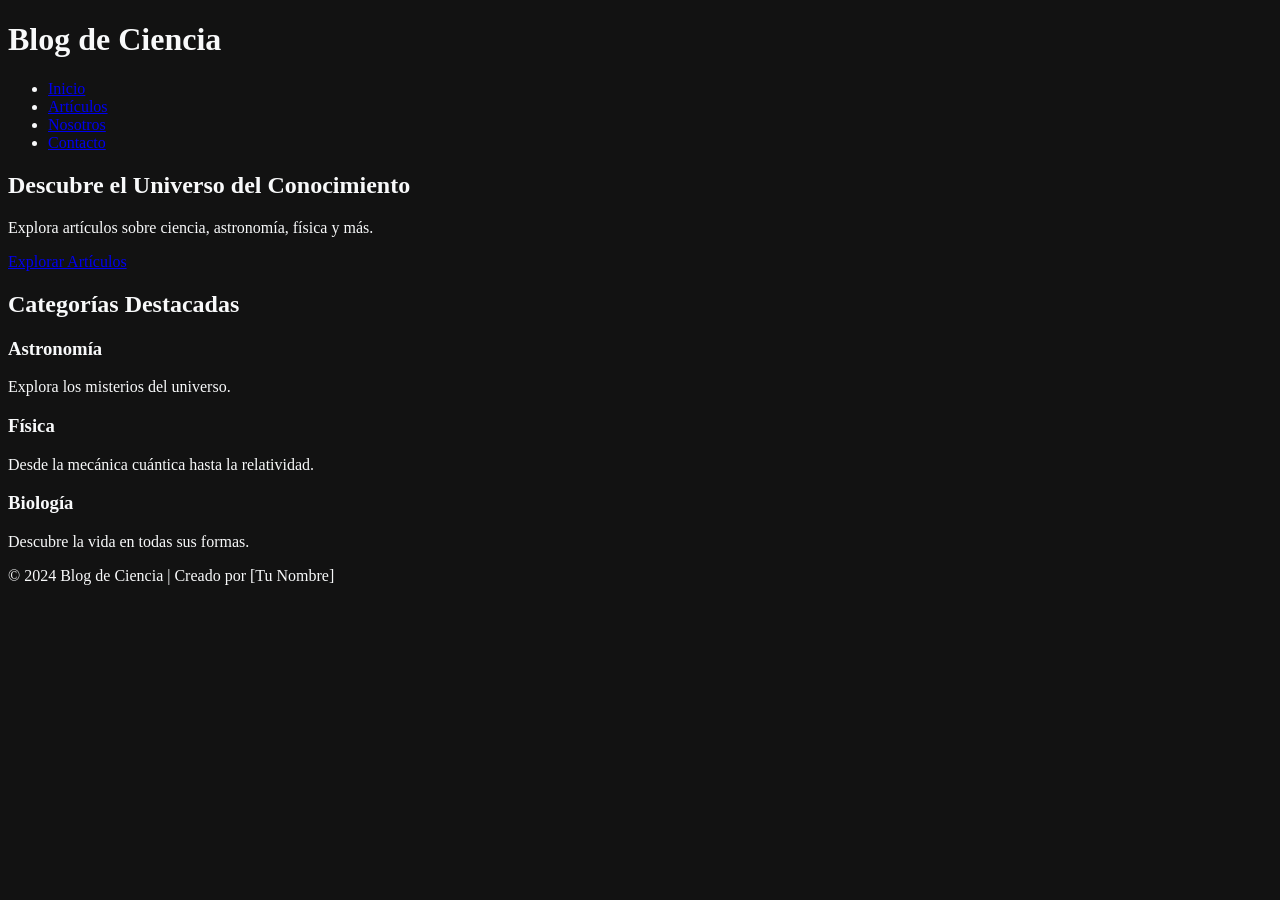
==== index.html @ f732be3a "Version inicial de todos los archivos ccon IA y creacion del archivo articulo.js" ====
<!DOCTYPE html>
<html lang="es">
<head>
    <meta charset="UTF-8">
    <meta name="viewport" content="width=device-width, initial-scale=1.0">
    <title>Blog de Ciencia</title>
    <link rel="stylesheet" href="Css/styles.css">
</head>
<body>
    <header>
        <h1>Blog de Ciencia</h1>
        <nav>
            <ul>
                <li><a href="index.html">Inicio</a></li>
                <li><a href="blog.html">Artículos</a></li>
                <li><a href="about.html">Nosotros</a></li>
                <li><a href="contact.html">Contacto</a></li>
            </ul>
        </nav>
    </header>

    <section class="hero">
        <h2>Descubre el Universo del Conocimiento</h2>
        <p>Explora artículos sobre ciencia, astronomía, física y más.</p>
        <a href="blog.html" class="btn">Explorar Artículos</a>
    </section>

    <section class="categorias">
        <h2>Categorías Destacadas</h2>
        <div class="categoria">
            <h3>Astronomía</h3>
            <p>Explora los misterios del universo.</p>
        </div>
        <div class="categoria">
            <h3>Física</h3>
            <p>Desde la mecánica cuántica hasta la relatividad.</p>
        </div>
        <div class="categoria">
            <h3>Biología</h3>
            <p>Descubre la vida en todas sus formas.</p>
        </div>
    </section>

    <footer>
        <p>&copy; 2024 Blog de Ciencia | Creado por [Tu Nombre]</p>
    </footer>
</body>
</html>
---- Css/styles.css ----
:root {
    --color-negro: #121212;
    --color-blanco: #F8F9FA;
    --color-azul: #0066CC;
    --color-rojo: #D72638;
    --color-verde-oscuro: #145A32;
    --color-verde-claro: #2ECC71;
    --color-gris-oscuro: #343A40;
    --color-gris-claro: #CED4DA;
}

body {
    background-color: var(--color-negro);
    color: var(--color-blanco);
}

button {
    background-color: var(--color-azul);
    color: var(--color-blanco);
    border: none;
    padding: 10px 20px;
    border-radius: 5px;
}

button.alerta {
    background-color: var(--color-rojo);
}

.success {
    color: var(--color-verde-claro);
}
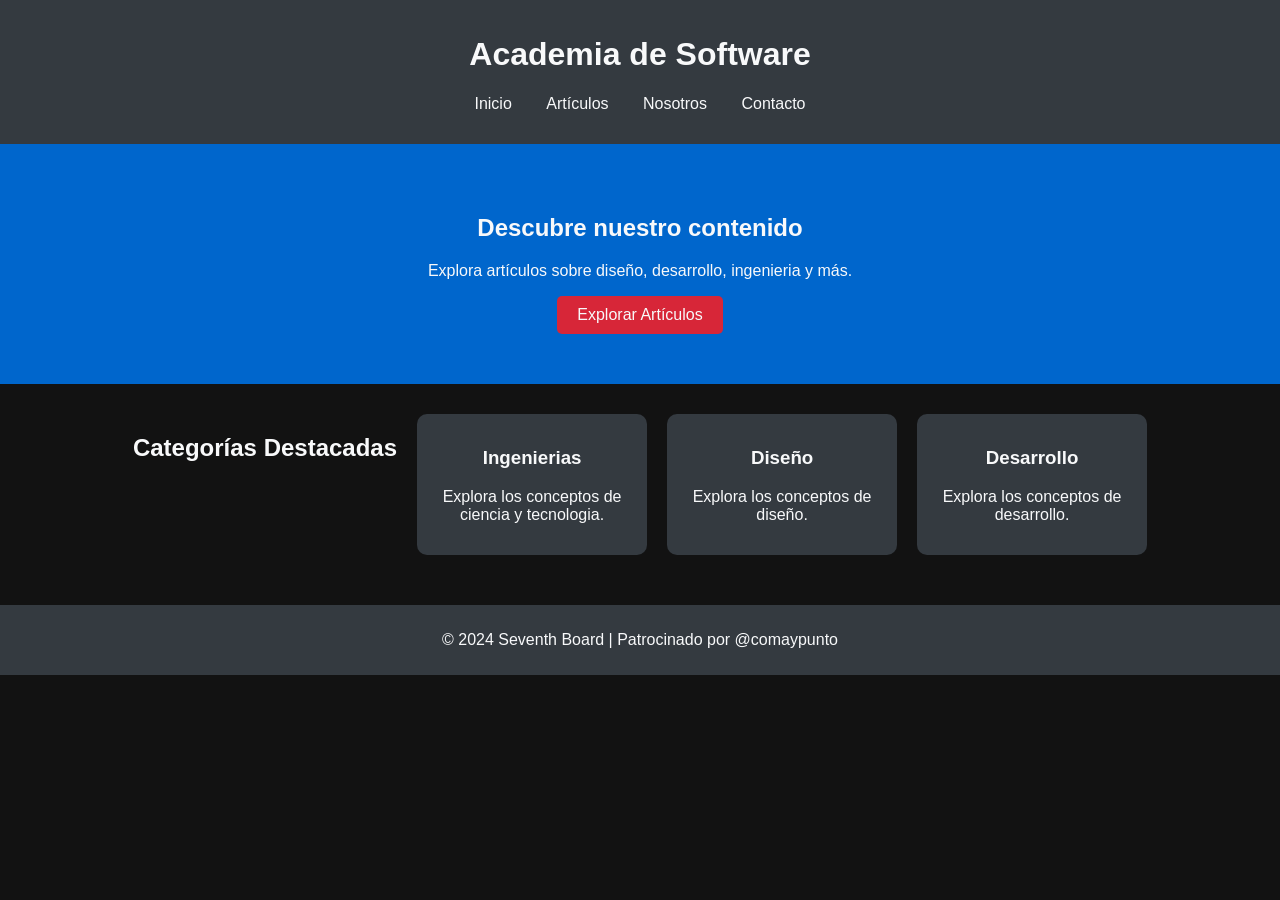
==== commit 14ed7403: "Modificando el index y agregando el icono" ====
--- a/index.html
+++ b/index.html
@@ -3,12 +3,13 @@
 <head>
     <meta charset="UTF-8">
     <meta name="viewport" content="width=device-width, initial-scale=1.0">
-    <title>Blog de Ciencia</title>
+    <title>Seventh Board</title>
+    <link rel="icon" href="Images/Seventh Icon.png">
     <link rel="stylesheet" href="Css/styles.css">
 </head>
 <body>
     <header>
-        <h1>Blog de Ciencia</h1>
+        <h1>Academia de Software</h1>
         <nav>
             <ul>
                 <li><a href="index.html">Inicio</a></li>
@@ -20,29 +21,29 @@
     </header>
 
     <section class="hero">
-        <h2>Descubre el Universo del Conocimiento</h2>
-        <p>Explora artículos sobre ciencia, astronomía, física y más.</p>
+        <h2>Descubre nuestro contenido</h2>
+        <p>Explora artículos sobre diseño, desarrollo, ingenieria y más.</p>
         <a href="blog.html" class="btn">Explorar Artículos</a>
     </section>
 
     <section class="categorias">
         <h2>Categorías Destacadas</h2>
         <div class="categoria">
-            <h3>Astronomía</h3>
-            <p>Explora los misterios del universo.</p>
+            <h3>Ingenierias</h3>
+            <p>Explora los conceptos de ciencia y tecnologia.</p>
         </div>
         <div class="categoria">
-            <h3>Física</h3>
-            <p>Desde la mecánica cuántica hasta la relatividad.</p>
+            <h3>Diseño</h3>
+            <p>Explora los conceptos de diseño.</p>
         </div>
         <div class="categoria">
-            <h3>Biología</h3>
-            <p>Descubre la vida en todas sus formas.</p>
+            <h3>Desarrollo</h3>
+            <p>Explora los conceptos de desarrollo.</p>
         </div>
     </section>
 
     <footer>
-        <p>&copy; 2024 Blog de Ciencia | Creado por [Tu Nombre]</p>
+        <p>&copy; 2024 Seventh Board | Patrocinado por @comaypunto</p>
     </footer>
 </body>
 </html>
--- a/Css/styles.css
+++ b/Css/styles.css
@@ -10,22 +10,64 @@
 }
 
 body {
+    font-family: Arial, sans-serif;
     background-color: var(--color-negro);
     color: var(--color-blanco);
+    margin: 0;
+    padding: 0;
+    text-align: center;
 }
 
-button {
+header {
+    background-color: var(--color-gris-oscuro);
+    padding: 15px;
+}
+
+nav ul {
+    list-style: none;
+    padding: 0;
+}
+
+nav ul li {
+    display: inline;
+    margin: 0 15px;
+}
+
+nav a {
+    color: var(--color-blanco);
+    text-decoration: none;
+}
+
+.hero {
+    padding: 50px 20px;
     background-color: var(--color-azul);
+}
+
+.btn {
+    display: inline-block;
+    padding: 10px 20px;
+    background-color: var(--color-rojo);
     color: var(--color-blanco);
-    border: none;
-    padding: 10px 20px;
+    text-decoration: none;
     border-radius: 5px;
 }
 
-button.alerta {
-    background-color: var(--color-rojo);
+.categorias {
+    display: flex;
+    justify-content: center;
+    gap: 20px;
+    padding: 30px;
 }
 
-.success {
-    color: var(--color-verde-claro);
+.categoria {
+    background-color: var(--color-gris-oscuro);
+    padding: 15px;
+    border-radius: 10px;
+    width: 200px;
 }
+
+footer {
+    background-color: var(--color-gris-oscuro);
+    padding: 10px;
+    margin-top: 20px;
+}
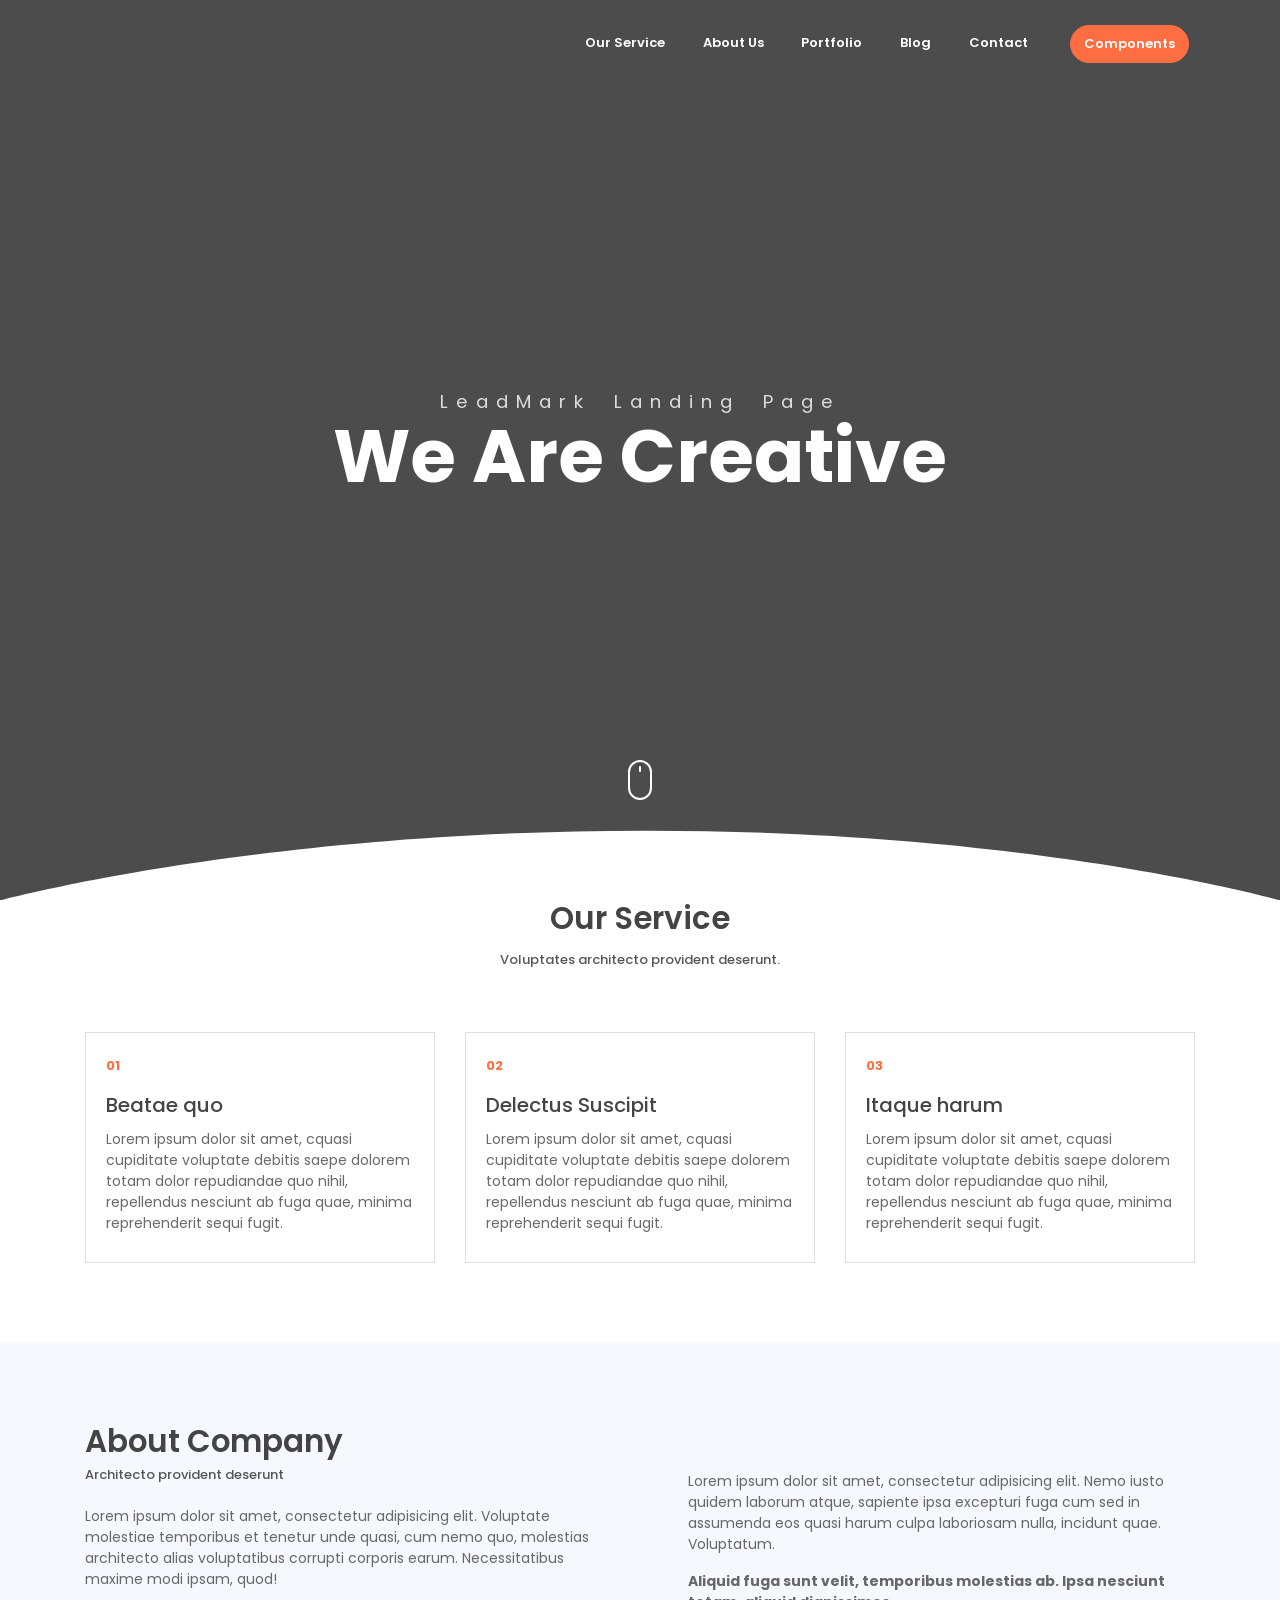
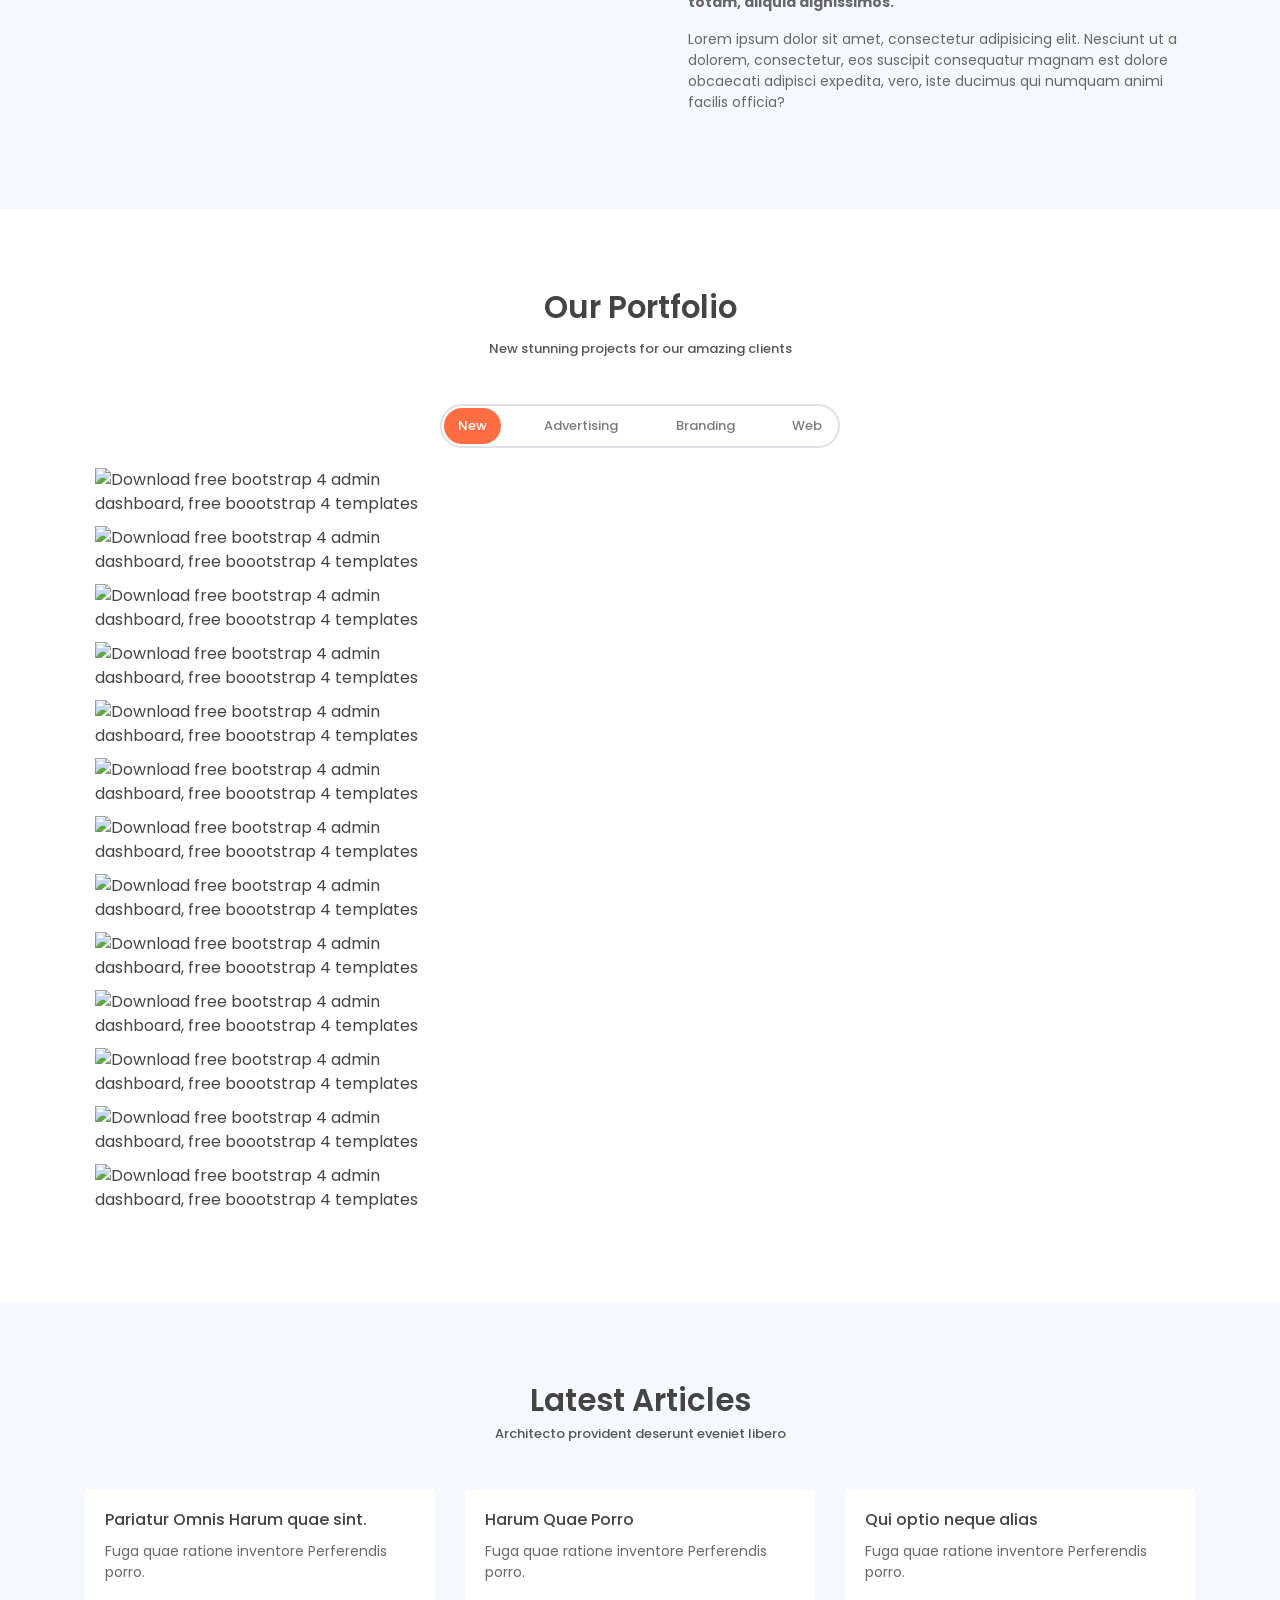
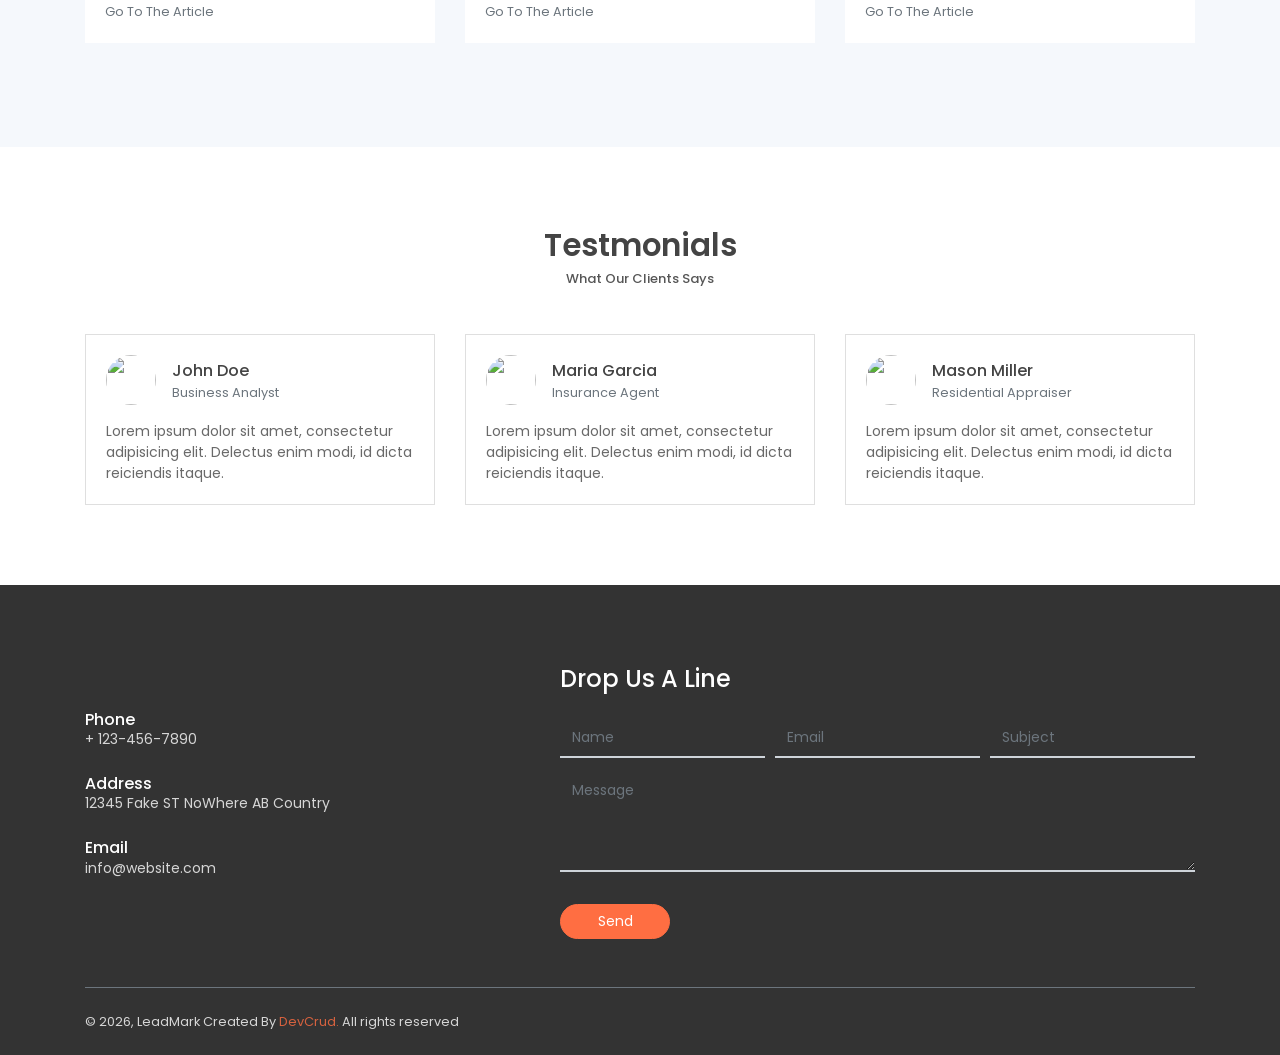
==== commit 54840107: "nuevo inicio" ====
--- a/index.html
+++ b/index.html
@@ -1,49 +1,475 @@
 <!DOCTYPE html>
-<html lang="es">
+<html lang="en">
 <head>
-    <meta charset="UTF-8">
-    <meta name="viewport" content="width=device-width, initial-scale=1.0">
-    <title>Seventh Board</title>
-    <link rel="icon" href="Images/Seventh Icon.png">
-    <link rel="stylesheet" href="Css/styles.css">
+	<meta charset="utf-8">
+    <meta name="viewport" content="width=device-width, initial-scale=1, shrink-to-fit=no">
+    <meta name="description" content="Start your development with LeadMark landing page.">
+    <meta name="author" content="Devcrud">
+    <title>LeadMark Landing page | Free Bootstrap 4.3.x landing page</title>
+    <!-- font icons -->
+    <link rel="stylesheet" href="assets/vendors/themify-icons/css/themify-icons.css">
+    <!-- Bootstrap + LeadMark main styles -->
+	<link rel="stylesheet" href="assets/css/leadmark.css">
 </head>
-<body>
-    <header>
-        <h1>Academia de Software</h1>
-        <nav>
-            <ul>
-                <li><a href="index.html">Inicio</a></li>
-                <li><a href="blog.html">Artículos</a></li>
-                <li><a href="about.html">Nosotros</a></li>
-                <li><a href="contact.html">Contacto</a></li>
-            </ul>
-        </nav>
+<body data-spy="scroll" data-target=".navbar" data-offset="40" id="home">
+
+    <!-- page Navigation -->
+    <nav class="navbar custom-navbar navbar-expand-md navbar-light fixed-top" data-spy="affix" data-offset-top="10">
+        <div class="container">
+            <a class="navbar-brand" href="#">
+                <img src="assets/imgs/logo.svg" alt="">
+            </a>
+            <button class="navbar-toggler ml-auto" type="button" data-toggle="collapse" data-target="#navbarSupportedContent" aria-controls="navbarSupportedContent" aria-expanded="false" aria-label="Toggle navigation">
+                <span class="navbar-toggler-icon"></span>
+            </button>
+            <div class="collapse navbar-collapse" id="navbarSupportedContent">
+                <ul class="navbar-nav ml-auto">                     
+                    <li class="nav-item">
+                        <a class="nav-link" href="#service">Our Service</a>
+                    </li>
+                    <li class="nav-item">
+                        <a class="nav-link" href="#about">About Us</a>
+                    </li>
+                    <li class="nav-item">
+                        <a class="nav-link" href="#portfolio">Portfolio</a>
+                    </li>
+                    <li class="nav-item">
+                        <a class="nav-link" href="#blog">Blog</a>
+                    </li>
+                    <li class="nav-item">
+                        <a class="nav-link" href="#contact">Contact</a>
+                    </li>
+                    <li class="nav-item">
+                        <a href="components.html" class="ml-4 nav-link btn btn-primary btn-sm rounded">Components</a>
+                    </li>
+                </ul>
+            </div>
+        </div>
+    </nav>
+    <!-- End Of Second Navigation -->
+
+    <!-- Page Header -->
+    <header class="header">
+        <div class="overlay">
+            <h1 class="subtitle">LeadMark Landing Page</h1>
+            <h1 class="title">We Are Creative</h1>  
+        </div>  
+        <div class="shape">
+            <svg viewBox="0 0 1500 200">
+                <path d="m 0,240 h 1500.4828 v -71.92164 c 0,0 -286.2763,-81.79324 -743.19024,-81.79324 C 300.37862,86.28512 0,168.07836 0,168.07836 Z"/>
+            </svg>
+        </div>  
+        <div class="mouse-icon"><div class="wheel"></div></div>
     </header>
-
-    <section class="hero">
-        <h2>Descubre nuestro contenido</h2>
-        <p>Explora artículos sobre diseño, desarrollo, ingenieria y más.</p>
-        <a href="blog.html" class="btn">Explorar Artículos</a>
-    </section>
-
-    <section class="categorias">
-        <h2>Categorías Destacadas</h2>
-        <div class="categoria">
-            <h3>Ingenierias</h3>
-            <p>Explora los conceptos de ciencia y tecnologia.</p>
-        </div>
-        <div class="categoria">
-            <h3>Diseño</h3>
-            <p>Explora los conceptos de diseño.</p>
-        </div>
-        <div class="categoria">
-            <h3>Desarrollo</h3>
-            <p>Explora los conceptos de desarrollo.</p>
-        </div>
-    </section>
-
-    <footer>
-        <p>&copy; 2024 Seventh Board | Patrocinado por @comaypunto</p>
-    </footer>
+    <!-- End Of Page Header -->
+
+    <!-- Service Section -->
+    <section  id="service" class="section pt-0">
+        <div class="container">
+            <h6 class="section-title text-center">Our Service</h6>
+            <h6 class="section-subtitle text-center mb-5 pb-3">Voluptates architecto provident deserunt.</h6>
+
+            <div class="row">
+                <div class="col-md-4">
+                    <div class="card mb-4 mb-md-0">
+                        <div class="card-body">
+                            <small class="text-primary font-weight-bold">01</small>
+                            <h5 class="card-title mt-3"> Beatae quo <h5>
+                            <p class="mb-0">Lorem ipsum dolor sit amet, cquasi cupiditate voluptate debitis saepe dolorem totam dolor repudiandae quo nihil, repellendus nesciunt ab fuga quae, minima reprehenderit sequi fugit.</p>
+                        </div>
+                    </div>
+                </div>
+                <div class="col-md-4">
+                    <div class="card mb-4 mb-md-0">
+                        <div class="card-body">
+                            <small class="text-primary font-weight-bold">02</small>
+                            <h5 class="card-title mt-3">Delectus Suscipit<h5>
+                            <p class="mb-0">Lorem ipsum dolor sit amet, cquasi cupiditate voluptate debitis saepe dolorem totam dolor repudiandae quo nihil, repellendus nesciunt ab fuga quae, minima reprehenderit sequi fugit.</p>
+                        </div>
+                    </div>
+                </div>
+                <div class="col-md-4">
+                    <div class="card mb-4 mb-md-0">
+                        <div class="card-body">
+                            <small class="text-primary font-weight-bold">03</small>
+                            <h5 class="card-title mt-3">Itaque harum<h5>
+                            <p class="mb-0">Lorem ipsum dolor sit amet, cquasi cupiditate voluptate debitis saepe dolorem totam dolor repudiandae quo nihil, repellendus nesciunt ab fuga quae, minima reprehenderit sequi fugit.</p>
+                        </div>
+                    </div>
+                </div>              
+            </div>
+        </div>
+    </section>
+    <!-- End OF Service Section -->
+
+    <!-- About Section -->
+    <section class="section" id="about">
+        <div class="container">
+            <div class="row justify-content-between">
+                <div class="col-md-6 pr-md-5 mb-4 mb-md-0">
+                    <h6 class="section-title mb-0">About Company</h6>
+                    <h6 class="section-subtitle mb-4">Architecto provident deserunt</h6>
+                    <p >Lorem ipsum dolor sit amet, consectetur adipisicing elit. Voluptate molestiae temporibus et tenetur unde quasi, cum nemo quo, molestias architecto alias voluptatibus corrupti corporis earum. Necessitatibus maxime modi ipsam, quod!</p>
+                    <img src="assets/imgs/about.jpg" alt="" class="w-100 mt-3 shadow-sm">
+                </div>
+                <div class="col-md-6 pl-md-5">
+                    <div class="row">
+                        <div class="col-6">
+                            <img src="assets/imgs/about-1.jpg" alt="" class="w-100 shadow-sm">
+                        </div>
+                        <div class="col-6">
+                            <img src="assets/imgs/about-2.jpg" alt="" class="w-100 shadow-sm">
+                        </div>
+                        <div class="col-12 mt-4">
+                            <p>Lorem ipsum dolor sit amet, consectetur adipisicing elit. Nemo iusto quidem laborum atque, sapiente ipsa excepturi fuga cum sed in assumenda eos quasi harum culpa laboriosam nulla, incidunt quae. Voluptatum.</p>
+                            <p><b>Aliquid fuga sunt velit, temporibus molestias ab. Ipsa nesciunt totam, aliquid dignissimos.</b><br>
+                            </p>
+                            <p>Lorem ipsum dolor sit amet, consectetur adipisicing elit. Nesciunt ut a dolorem, consectetur, eos suscipit consequatur magnam est dolore obcaecati adipisci expedita, vero, iste ducimus qui numquam animi facilis officia?</p>
+                        </div>
+                    </div>
+                </div>
+            </div>              
+        </div>
+    </section>
+    <!-- End OF About Section -->
+
+    <!-- Portfolio Section -->
+    <section id="portfolio" class="section portfolio-section">
+        <div class="container">
+            <h6 class="section-title text-center">Our Portfolio</h6>
+            <h6 class="section-subtitle mb-5 text-center">New stunning projects for our amazing clients</h6>
+            <div class="filters">
+                <a href="#" data-filter=".new" class="active">
+                    New
+                </a>
+                <a href="#" data-filter=".advertising">
+                    Advertising
+                </a>
+                <a href="#" data-filter=".branding">
+                    Branding
+                </a>
+                <a href="#" data-filter=".web">
+                    Web
+                </a>
+            </div>
+            <div class="portfolio-container"> 
+                <div class="col-md-6 col-lg-4 web new">
+                    <div class="portfolio-item">
+                        <img src="assets/imgs/web-1.jpg" class="img-fluid" alt="Download free bootstrap 4 admin dashboard, free boootstrap 4 templates">
+                        <div class="content-holder">
+                            <a class="img-popup" href="assets/imgs/web-1.jpg"></a>
+                            <div class="text-holder">
+                                <h6 class="title">WEB</h6>
+                                <p class="subtitle">Expedita corporis doloremque velit in totam!</p>
+                            </div>
+                        </div>   
+                    </div>             
+                </div>
+                <div class="col-md-6 col-lg-4 web new">
+                    <div class="portfolio-item">
+                        <img src="assets/imgs/web-2.jpg" class="img-fluid" alt="Download free bootstrap 4 admin dashboard, free boootstrap 4 templates">
+                        <div class="content-holder">
+                            <a class="img-popup" href="assets/imgs/web-2.jpg"></a>
+                            <div class="text-holder">
+                                <h6 class="title">WEB</h6>
+                                <p class="subtitle">Expedita corporis doloremque velit in totam!</p>
+                            </div>
+                        </div> 
+                    </div>                         
+                </div>
+                <div class="col-md-6 col-lg-4 advertising new">
+                    <div class="portfolio-item">
+                        <img src="assets/imgs/advertising-2.jpg" class="img-fluid" alt="Download free bootstrap 4 admin dashboard, free boootstrap 4 templates">                         
+                        <div class="content-holder">
+                            <a class="img-popup" href="assets/imgs/advertising-2.jpg"></a>
+                            <div class="text-holder">
+                                <h6 class="title">ADVERSTISING</h6>
+                                <p class="subtitle">Expedita corporis doloremque velit in totam!</p>
+                            </div>
+                        </div>    
+                    </div>              
+                </div> 
+                <div class="col-md-6 col-lg-4 web">
+                    <div class="portfolio-item">
+                        <img src="assets/imgs/web-4.jpg" class="img-fluid" alt="Download free bootstrap 4 admin dashboard, free boootstrap 4 templates">
+                        <div class="content-holder">
+                            <a class="img-popup" href="assets/imgs/web-4.jpg"></a>
+                            <div class="text-holder">
+                                <h6 class="title">WEB</h6>
+                                <p class="subtitle">Expedita corporis doloremque velit in totam!</p>
+                            </div>
+                        </div>
+                    </div>                                                     
+                </div>
+
+                <div class="col-md-6 col-lg-4 advertising"> 
+                    <div class="portfolio-item">
+                        <img src="assets/imgs/advertising-1.jpg" class="img-fluid" alt="Download free bootstrap 4 admin dashboard, free boootstrap 4 templates">                               
+                        <div class="content-holder">
+                            <a class="img-popup" href="assets/imgs/advertising-1.jpg"></a>
+                            <div class="text-holder">
+                                <h6 class="title">ADVERSITING</h6>
+                                <p class="subtitle">Expedita corporis doloremque velit in totam!</p>
+                            </div>
+                        </div>
+                    </div>                                                       
+                </div> 
+                <div class="col-md-6 col-lg-4 web new">
+                    <div class="portfolio-item">
+                        <img src="assets/imgs/web-3.jpg" class="img-fluid" alt="Download free bootstrap 4 admin dashboard, free boootstrap 4 templates">  
+                       <div class="content-holder">
+                            <a class="img-popup" href="assets/imgs/web-3.jpg"></a>
+                            <div class="text-holder">
+                                <h6 class="title">WEB</h6>
+                                <p class="subtitle">Expedita corporis doloremque velit in totam!</p>
+                            </div>
+                        </div>
+                    </div>                                                     
+                </div>
+                <div class="col-md-6 col-lg-4 advertising new">
+                    <div class="portfolio-item">
+                        <img src="assets/imgs/advertising-3.jpg" class="img-fluid" alt="Download free bootstrap 4 admin dashboard, free boootstrap 4 templates">       
+                       <div class="content-holder">
+                            <a class="img-popup" href="assets/imgs/advertising-3.jpg"></a>
+                            <div class="text-holder">
+                                <h6 class="title">ADVERSITING</h6>
+                                <p class="subtitle">Expedita corporis doloremque velit in totam!</p>
+                            </div>
+                        </div>
+                    </div>                                                       
+                </div> 
+                <div class="col-md-6 col-lg-4 advertising new"> 
+                    <div class="portfolio-item">
+                        <img src="assets/imgs/advertising-4.jpg" class="img-fluid" alt="Download free bootstrap 4 admin dashboard, free boootstrap 4 templates">            
+                        <div class="content-holder">
+                            <a class="img-popup" href="assets/imgs/advertising-4.jpg"></a>
+                            <div class="text-holder">
+                                <h6 class="title">ADVERTISING</h6>
+                                <p class="subtitle">Expedita corporis doloremque velit in totam!</p>
+                            </div>
+                        </div>
+                    </div>
+                            
+                </div> 
+                <div class="col-md-6 col-lg-4 branding new">
+                    <div class="portfolio-item">
+                        <img src="assets/imgs/branding-1.jpg" class="img-fluid" alt="Download free bootstrap 4 admin dashboard, free boootstrap 4 templates">                        
+                        <div class="content-holder">
+                            <a class="img-popup" href="assets/imgs/branding-1.jpg"></a>
+                            <div class="text-holder">
+                                <h6 class="title">BRANDING</h6>
+                                <p class="subtitle">Expedita corporis doloremque velit in totam!</p>
+                            </div>
+                        </div> 
+                    </div>
+                </div> 
+                <div class="col-md-6 col-lg-4 branding">
+                    <div class="portfolio-item">
+                        <img src="assets/imgs/branding-2.jpg" class="img-fluid" alt="Download free bootstrap 4 admin dashboard, free boootstrap 4 templates">  
+                        <div class="content-holder">
+                            <a class="img-popup" href="assets/imgs/branding-2.jpg"></a>
+                            <div class="text-holder">
+                                <h6 class="title">BRANDING</h6>
+                                <p class="subtitle">Expedita corporis doloremque velit in totam!</p>
+                            </div>
+                        </div>
+                    </div>                                                     
+                </div> 
+                <div class="col-md-6 col-lg-4 branding new">
+                    <div class="portfolio-item">
+                        <img src="assets/imgs/branding-3.jpg" class="img-fluid" alt="Download free bootstrap 4 admin dashboard, free boootstrap 4 templates">   
+                        <div class="content-holder">
+                            <a class="img-popup" href="assets/imgs/branding-3.jpg"></a>
+                            <div class="text-holder">
+                                <h6 class="title">BRANDING</h6>
+                                <p class="subtitle">Expedita corporis doloremque velit in totam!</p>
+                            </div>
+                        </div>
+                    </div>                                                    
+                </div> 
+                <div class="col-md-6 col-lg-4 branding">
+                    <div class="portfolio-item">
+                        <img src="assets/imgs/branding-4.jpg" class="img-fluid" alt="Download free bootstrap 4 admin dashboard, free boootstrap 4 templates">                      
+                        <div class="content-holder">
+                            <a class="img-popup" href="assets/imgs/branding-4.jpg"></a>
+                            <div class="text-holder">
+                                <h6 class="title">BRANDING</h6>
+                                <p class="subtitle">Expedita corporis doloremque velit in totam!</p>
+                            </div>
+                        </div>
+                    </div>                                                      
+                </div> 
+                <div class="col-md-6 col-lg-4 branding">
+                    <div class="portfolio-item">
+                        <img src="assets/imgs/branding-5.jpg" class="img-fluid" alt="Download free bootstrap 4 admin dashboard, free boootstrap 4 templates">          
+                        <div class="content-holder">
+                            <a class="img-popup" href="assets/imgs/branding-5.jpg"></a>
+                            <div class="text-holder">
+                                <h6 class="title">BRANDING</h6>
+                                <p class="subtitle">Expedita corporis doloremque velit in totam!</p>
+                            </div>
+                        </div>
+                    </div>                                                   
+                </div>
+            </div>   
+        </div>            
+    </section>
+    <!-- End of portfolio section -->
+
+    <!-- Blog Section -->
+    <section class="section" id="blog">
+        <div class="container">
+            <h6 class="section-title mb-0 text-center">Latest Articles</h6>
+            <h6 class="section-subtitle mb-5 text-center">Architecto provident deserunt eveniet libero</h6>
+
+            <div class="row">
+                <div class="col-md-4">
+                    <div class="card border-0 mb-4">
+                        <img src="assets/imgs/blog-1.jpg" alt="" class="card-img-top w-100">
+                        <div class="card-body">                         
+                            <h6 class="card-title">Pariatur Omnis Harum quae sint.</h6>
+                            <p>Fuga quae ratione inventore Perferendis porro.</p>
+                            <a href="javascript:void(0)" class="small text-muted">Go To The Article</a>
+                        </div>
+                    </div>
+                </div>
+                <div class="col-md-4">
+                    <div class="card border-0 mb-4">
+                        <img src="assets/imgs/blog-2.jpg" alt="" class="card-img-top w-100">
+                        <div class="card-body">                         
+                            <h6 class="card-title"> Harum Quae Porro</h5>
+                            <p>Fuga quae ratione inventore Perferendis porro.</p>
+                            <a href="javascript:void(0)" class="small text-muted">Go To The Article</a>
+                        </div>
+                    </div>
+                </div>
+                <div class="col-md-4">
+                    <div class="card border-0 mb-4">
+                        <img src="assets/imgs/blog-3.jpg" alt="" class="card-img-top w-100">
+                        <div class="card-body">                         
+                            <h6 class="card-title">Qui optio neque alias</h6>
+                            <p>Fuga quae ratione inventore Perferendis porro.</p>
+                            <a href="javascript:void(0)" class="small text-muted">Go To The Article</a>
+                        </div>
+                    </div>
+                </div>
+            </div>
+        </div>
+    </section>
+    <!-- End of Blog Section -->
+
+    <!-- Testmonial Section -->
+    <section class="section" id="testmonial">
+        <div class="container">
+            <h6 class="section-title text-center mb-0">Testmonials</h6>
+            <h6 class="section-subtitle mb-5 text-center">What Our Clients Says</h6>
+            <div class="row">
+                <div class="col-md-4 my-3 my-md-0">
+                    <div class="card">
+                        <div class="card-body">
+                            <div class="media align-items-center mb-3">
+                                <img class="mr-3" src="assets/imgs/avatar.jpg" alt="">
+                                <div class="media-body">
+                                    <h6 class="mt-1 mb-0">John Doe</h6>
+                                    <small class="text-muted mb-0">Business Analyst</small>     
+                                </div>
+                            </div>
+                            <p class="mb-0">Lorem ipsum dolor sit amet, consectetur adipisicing elit. Delectus enim modi, id dicta reiciendis itaque.</p>
+                        </div>
+                    </div>
+                </div>
+                <div class="col-md-4 my-3 my-md-0">
+                    <div class="card">
+                        <div class="card-body">
+                            <div class="media align-items-center mb-3">
+                                <img class="mr-3" src="assets/imgs/avatar-1.jpg" alt="">
+                                <div class="media-body">
+                                    <h6 class="mt-1 mb-0">Maria Garcia</h6>
+                                    <small class="text-muted mb-0">Insurance Agent</small>      
+                                </div>
+                            </div>
+                            <p class="mb-0">Lorem ipsum dolor sit amet, consectetur adipisicing elit. Delectus enim modi, id dicta reiciendis itaque.</p>
+                        </div>
+                    </div>
+                </div>
+                <div class="col-md-4 my-3 my-md-0">
+                    <div class="card">
+                        <div class="card-body">
+                            <div class="media align-items-center mb-3">
+                                <img class="mr-3" src="assets/imgs/avatar-2.jpg" alt="">
+                                <div class="media-body">
+                                    <h6 class="mt-1 mb-0">Mason Miller</h6>
+                                    <small class="text-muted mb-0">Residential Appraiser</small>        
+                                </div>
+                            </div>
+                            <p class="mb-0">Lorem ipsum dolor sit amet, consectetur adipisicing elit. Delectus enim modi, id dicta reiciendis itaque.</p>
+                        </div>
+                    </div>
+                </div>
+            </div>
+        </div>
+    </section>
+    <!-- End of Testmonial Section -->
+
+    <!-- Contact Section -->
+    <section id="contact" class="section has-img-bg pb-0">
+        <div class="container">
+            <div class="row align-items-center">
+                <div class="col-md-5 my-3">
+                    <h6 class="mb-0">Phone</h6>
+                    <p class="mb-4">+ 123-456-7890</p>
+
+                    <h6 class="mb-0">Address</h6>
+                    <p class="mb-4">12345 Fake ST NoWhere AB Country</p>
+
+                    <h6 class="mb-0">Email</h6>
+                    <p class="mb-0">info@website.com</p>
+                    <p></p>
+                </div>
+                <div class="col-md-7">
+                    <form>
+                        <h4 class="mb-4">Drop Us A Line</h4>
+                        <div class="form-row">
+                            <div class="form-group col-sm-4">
+                                <input type="text" class="form-control text-white rounded-0 bg-transparent" name="name" placeholder="Name">
+                            </div>
+                            <div class="form-group col-sm-4">
+                                <input type="email" class="form-control text-white rounded-0 bg-transparent" name="Email" placeholder="Email">
+                            </div>
+                            <div class="form-group col-sm-4">
+                                <input type="text" class="form-control text-white rounded-0 bg-transparent" name="subject" placeholder="Subject">
+                            </div>
+                            <div class="form-group col-12">
+                                <textarea name="message" id="" cols="30" rows="4" class="form-control text-white rounded-0 bg-transparent" placeholder="Message"></textarea>
+
+                            </div>
+                            <div class="form-group col-12 mb-0">
+                                <button type="submit" class="btn btn-primary rounded w-md mt-3">Send</button>
+                            </div>                          
+                        </div>                          
+                    </form>
+                </div>
+            </div>
+            <!-- Page Footer -->
+            <footer class="mt-5 py-4 border-top border-secondary">
+                <p class="mb-0 small">&copy; <script>document.write(new Date().getFullYear())</script>, LeadMark Created By <a href="https://www.devcrud.com" target="_blank">DevCrud.</a>  All rights reserved </p>     
+            </footer>
+            <!-- End of Page Footer -->  
+        </div>
+    </section>
+	
+	<!-- core  -->
+    <script src="assets/vendors/jquery/jquery-3.4.1.js"></script>
+    <script src="assets/vendors/bootstrap/bootstrap.bundle.js"></script>
+
+    <!-- bootstrap 3 affix -->
+	<script src="assets/vendors/bootstrap/bootstrap.affix.js"></script>
+
+    <!-- Isotope -->
+    <script src="assets/vendors/isotope/isotope.pkgd.js"></script>
+
+    <!-- LeadMark js -->
+    <script src="assets/js/leadmark.js"></script>
+
 </body>
 </html>
--- a/assets/css/leadmark.css
+++ b/assets/css/leadmark.css
@@ -0,0 +1,11750 @@
+@charset "UTF-8";
+/*!
+=========================================================
+* LeadMark Landing page
+=========================================================
+
+* Copyright: 2019 DevCRUD (https://devcrud.com)
+* Licensed: (https://devcrud.com/licenses)
+* Coded by www.devcrud.com
+
+=========================================================
+
+* The above copyright notice and this permission notice shall be included in all copies or substantial portions of the Software.
+*/
+@import url("https://fonts.googleapis.com/css?family=Poppins:100,100i,200,200i,300,300i,400,400i,500,500i,600,600i,700,700i,800,800i,900,900i");
+:root {
+  --blue: #007bff;
+  --indigo: #6610f2;
+  --purple: #6f42c1;
+  --pink: #e83e8c;
+  --red: #eb4d4b;
+  --orange: #fd7e14;
+  --yellow: #EE5A24;
+  --green: #6ab04c;
+  --teal: #00cec9;
+  --cyan: #1289A7;
+  --white: #fff;
+  --gray: #6c757d;
+  --gray-dark: #1b1b1b;
+  --primary: #ff6e42;
+  --secondary: #6c757d;
+  --success: #6ab04c;
+  --info: #1289A7;
+  --warning: #EE5A24;
+  --danger: #eb4d4b;
+  --light: #f8f9fa;
+  --dark: #1b1b1b;
+  --breakpoint-xs: 0;
+  --breakpoint-sm: 576px;
+  --breakpoint-md: 768px;
+  --breakpoint-lg: 992px;
+  --breakpoint-xl: 1200px;
+  --font-family-sans-serif: "Poppins", sans-serif;
+  --font-family-monospace: SFMono-Regular, Menlo, Monaco, Consolas, "Liberation Mono", "Courier New", monospace;
+}
+
+*,
+*::before,
+*::after {
+  box-sizing: border-box;
+}
+
+html {
+  font-family: sans-serif;
+  line-height: 1.15;
+  -webkit-text-size-adjust: 100%;
+  -webkit-tap-highlight-color: rgba(0, 0, 0, 0);
+}
+
+article, aside, figcaption, figure, footer, header, hgroup, main, nav, section {
+  display: block;
+}
+
+body {
+  margin: 0;
+  font-family: "Poppins", sans-serif;
+  font-size: 1rem;
+  font-weight: 400;
+  line-height: 1.5;
+  color: #444;
+  text-align: left;
+  background-color: #fff;
+}
+
+[tabindex="-1"]:focus {
+  outline: 0 !important;
+}
+
+hr {
+  box-sizing: content-box;
+  height: 0;
+  overflow: visible;
+}
+
+h1, h2, h3, h4, h5, h6 {
+  margin-top: 0;
+  margin-bottom: 0.5rem;
+}
+
+p {
+  margin-top: 0;
+  margin-bottom: 1rem;
+}
+
+abbr[title],
+abbr[data-original-title] {
+  text-decoration: underline;
+  -webkit-text-decoration: underline dotted;
+          text-decoration: underline dotted;
+  cursor: help;
+  border-bottom: 0;
+  -webkit-text-decoration-skip-ink: none;
+          text-decoration-skip-ink: none;
+}
+
+address {
+  margin-bottom: 1rem;
+  font-style: normal;
+  line-height: inherit;
+}
+
+ol,
+ul,
+dl {
+  margin-top: 0;
+  margin-bottom: 1rem;
+}
+
+ol ol,
+ul ul,
+ol ul,
+ul ol {
+  margin-bottom: 0;
+}
+
+dt {
+  font-weight: 700;
+}
+
+dd {
+  margin-bottom: .5rem;
+  margin-left: 0;
+}
+
+blockquote {
+  margin: 0 0 1rem;
+}
+
+b,
+strong {
+  font-weight: bolder;
+}
+
+small {
+  font-size: 80%;
+}
+
+sub,
+sup {
+  position: relative;
+  font-size: 75%;
+  line-height: 0;
+  vertical-align: baseline;
+}
+
+sub {
+  bottom: -.25em;
+}
+
+sup {
+  top: -.5em;
+}
+
+a {
+  color: #ff6e42;
+  text-decoration: none;
+  background-color: transparent;
+}
+
+a:hover {
+  color: #f53900;
+  text-decoration: none;
+}
+
+a:not([href]):not([tabindex]) {
+  color: inherit;
+  text-decoration: none;
+}
+
+a:not([href]):not([tabindex]):hover, a:not([href]):not([tabindex]):focus {
+  color: inherit;
+  text-decoration: none;
+}
+
+a:not([href]):not([tabindex]):focus {
+  outline: 0;
+}
+
+pre,
+code,
+kbd,
+samp {
+  font-family: SFMono-Regular, Menlo, Monaco, Consolas, "Liberation Mono", "Courier New", monospace;
+  font-size: 1em;
+}
+
+pre {
+  margin-top: 0;
+  margin-bottom: 1rem;
+  overflow: auto;
+}
+
+figure {
+  margin: 0 0 1rem;
+}
+
+img {
+  vertical-align: middle;
+  border-style: none;
+}
+
+svg {
+  overflow: hidden;
+  vertical-align: middle;
+}
+
+table {
+  border-collapse: collapse;
+}
+
+caption {
+  padding-top: 0.75rem;
+  padding-bottom: 0.75rem;
+  color: #6c757d;
+  text-align: left;
+  caption-side: bottom;
+}
+
+th {
+  text-align: inherit;
+}
+
+label {
+  display: inline-block;
+  margin-bottom: 0.5rem;
+}
+
+button {
+  border-radius: 0;
+}
+
+button:focus {
+  outline: 1px dotted;
+  outline: 5px auto -webkit-focus-ring-color;
+}
+
+input,
+button,
+select,
+optgroup,
+textarea {
+  margin: 0;
+  font-family: inherit;
+  font-size: inherit;
+  line-height: inherit;
+}
+
+button,
+input {
+  overflow: visible;
+}
+
+button,
+select {
+  text-transform: none;
+}
+
+select {
+  word-wrap: normal;
+}
+
+button,
+[type="button"],
+[type="reset"],
+[type="submit"] {
+  -webkit-appearance: button;
+}
+
+button:not(:disabled),
+[type="button"]:not(:disabled),
+[type="reset"]:not(:disabled),
+[type="submit"]:not(:disabled) {
+  cursor: pointer;
+}
+
+button::-moz-focus-inner,
+[type="button"]::-moz-focus-inner,
+[type="reset"]::-moz-focus-inner,
+[type="submit"]::-moz-focus-inner {
+  padding: 0;
+  border-style: none;
+}
+
+input[type="radio"],
+input[type="checkbox"] {
+  box-sizing: border-box;
+  padding: 0;
+}
+
+input[type="date"],
+input[type="time"],
+input[type="datetime-local"],
+input[type="month"] {
+  -webkit-appearance: listbox;
+}
+
+textarea {
+  overflow: auto;
+  resize: vertical;
+}
+
+fieldset {
+  min-width: 0;
+  padding: 0;
+  margin: 0;
+  border: 0;
+}
+
+legend {
+  display: block;
+  width: 100%;
+  max-width: 100%;
+  padding: 0;
+  margin-bottom: .5rem;
+  font-size: 1.5rem;
+  line-height: inherit;
+  color: inherit;
+  white-space: normal;
+}
+
+progress {
+  vertical-align: baseline;
+}
+
+[type="number"]::-webkit-inner-spin-button,
+[type="number"]::-webkit-outer-spin-button {
+  height: auto;
+}
+
+[type="search"] {
+  outline-offset: -2px;
+  -webkit-appearance: none;
+}
+
+[type="search"]::-webkit-search-decoration {
+  -webkit-appearance: none;
+}
+
+::-webkit-file-upload-button {
+  font: inherit;
+  -webkit-appearance: button;
+}
+
+output {
+  display: inline-block;
+}
+
+summary {
+  display: list-item;
+  cursor: pointer;
+}
+
+template {
+  display: none;
+}
+
+[hidden] {
+  display: none !important;
+}
+
+h1, h2, h3, h4, h5, h6,
+.h1, .h2, .h3, .h4, .h5, .h6 {
+  margin-bottom: 0.5rem;
+  font-weight: 500;
+  line-height: 1.2;
+}
+
+h1, .h1 {
+  font-size: 2.5rem;
+}
+
+h2, .h2 {
+  font-size: 2rem;
+}
+
+h3, .h3 {
+  font-size: 1.75rem;
+}
+
+h4, .h4 {
+  font-size: 1.5rem;
+}
+
+h5, .h5 {
+  font-size: 1.25rem;
+}
+
+h6, .h6 {
+  font-size: 1rem;
+}
+
+.lead {
+  font-size: 1.25rem;
+  font-weight: 300;
+}
+
+.display-1 {
+  font-size: 6rem;
+  font-weight: 300;
+  line-height: 1.2;
+}
+
+.display-2 {
+  font-size: 5.5rem;
+  font-weight: 300;
+  line-height: 1.2;
+}
+
+.display-3 {
+  font-size: 4.5rem;
+  font-weight: 300;
+  line-height: 1.2;
+}
+
+.display-4 {
+  font-size: 3.5rem;
+  font-weight: 300;
+  line-height: 1.2;
+}
+
+hr {
+  margin-top: 1rem;
+  margin-bottom: 1rem;
+  border: 0;
+  border-top: 1px solid rgba(0, 0, 0, 0.1);
+}
+
+small,
+.small {
+  font-size: 80%;
+  font-weight: 400;
+}
+
+mark,
+.mark {
+  padding: 0.2em;
+  background-color: #fcf8e3;
+}
+
+.list-unstyled {
+  padding-left: 0;
+  list-style: none;
+}
+
+.list-inline {
+  padding-left: 0;
+  list-style: none;
+}
+
+.list-inline-item {
+  display: inline-block;
+}
+
+.list-inline-item:not(:last-child) {
+  margin-right: 0.5rem;
+}
+
+.initialism {
+  font-size: 90%;
+  text-transform: uppercase;
+}
+
+.blockquote {
+  margin-bottom: 1rem;
+  font-size: 1.25rem;
+}
+
+.blockquote-footer {
+  display: block;
+  font-size: 80%;
+  color: #6c757d;
+}
+
+.blockquote-footer::before {
+  content: "\2014\00A0";
+}
+
+.img-fluid {
+  max-width: 100%;
+  height: auto;
+}
+
+.img-thumbnail {
+  padding: 0.25rem;
+  background-color: #fff;
+  border: 1px solid #dee2e6;
+  border-radius: 0.25rem;
+  max-width: 100%;
+  height: auto;
+}
+
+.figure {
+  display: inline-block;
+}
+
+.figure-img {
+  margin-bottom: 0.5rem;
+  line-height: 1;
+}
+
+.figure-caption {
+  font-size: 90%;
+  color: #6c757d;
+}
+
+code {
+  font-size: 87.5%;
+  color: #e83e8c;
+  word-break: break-word;
+}
+
+a > code {
+  color: inherit;
+}
+
+kbd {
+  padding: 0.2rem 0.4rem;
+  font-size: 87.5%;
+  color: #fff;
+  background-color: #1b1b1b;
+  border-radius: 0.2rem;
+}
+
+kbd kbd {
+  padding: 0;
+  font-size: 100%;
+  font-weight: 700;
+}
+
+pre {
+  display: block;
+  font-size: 87.5%;
+  color: #1b1b1b;
+}
+
+pre code {
+  font-size: inherit;
+  color: inherit;
+  word-break: normal;
+}
+
+.pre-scrollable {
+  max-height: 340px;
+  overflow-y: scroll;
+}
+
+.container {
+  width: 100%;
+  padding-right: 15px;
+  padding-left: 15px;
+  margin-right: auto;
+  margin-left: auto;
+}
+
+@media (min-width: 576px) {
+  .container {
+    max-width: 540px;
+  }
+}
+
+@media (min-width: 768px) {
+  .container {
+    max-width: 720px;
+  }
+}
+
+@media (min-width: 992px) {
+  .container {
+    max-width: 960px;
+  }
+}
+
+@media (min-width: 1200px) {
+  .container {
+    max-width: 1140px;
+  }
+}
+
+.container-fluid {
+  width: 100%;
+  padding-right: 15px;
+  padding-left: 15px;
+  margin-right: auto;
+  margin-left: auto;
+}
+
+.row {
+  display: -webkit-box;
+  display: -webkit-flex;
+  display: -ms-flexbox;
+  display: flex;
+  -webkit-flex-wrap: wrap;
+      -ms-flex-wrap: wrap;
+          flex-wrap: wrap;
+  margin-right: -15px;
+  margin-left: -15px;
+}
+
+.no-gutters {
+  margin-right: 0;
+  margin-left: 0;
+}
+
+.no-gutters > .col,
+.no-gutters > [class*="col-"] {
+  padding-right: 0;
+  padding-left: 0;
+}
+
+.col-1, .col-2, .col-3, .col-4, .col-5, .col-6, .col-7, .col-8, .col-9, .col-10, .col-11, .col-12, .col,
+.col-auto, .col-sm-1, .col-sm-2, .col-sm-3, .col-sm-4, .col-sm-5, .col-sm-6, .col-sm-7, .col-sm-8, .col-sm-9, .col-sm-10, .col-sm-11, .col-sm-12, .col-sm,
+.col-sm-auto, .col-md-1, .col-md-2, .col-md-3, .col-md-4, .col-md-5, .col-md-6, .col-md-7, .col-md-8, .col-md-9, .col-md-10, .col-md-11, .col-md-12, .col-md,
+.col-md-auto, .col-lg-1, .col-lg-2, .col-lg-3, .col-lg-4, .col-lg-5, .col-lg-6, .col-lg-7, .col-lg-8, .col-lg-9, .col-lg-10, .col-lg-11, .col-lg-12, .col-lg,
+.col-lg-auto, .col-xl-1, .col-xl-2, .col-xl-3, .col-xl-4, .col-xl-5, .col-xl-6, .col-xl-7, .col-xl-8, .col-xl-9, .col-xl-10, .col-xl-11, .col-xl-12, .col-xl,
+.col-xl-auto {
+  position: relative;
+  width: 100%;
+  padding-right: 15px;
+  padding-left: 15px;
+}
+
+.col {
+  -webkit-flex-basis: 0;
+      -ms-flex-preferred-size: 0;
+          flex-basis: 0;
+  -webkit-box-flex: 1;
+  -webkit-flex-grow: 1;
+      -ms-flex-positive: 1;
+          flex-grow: 1;
+  max-width: 100%;
+}
+
+.col-auto {
+  -webkit-box-flex: 0;
+  -webkit-flex: 0 0 auto;
+      -ms-flex: 0 0 auto;
+          flex: 0 0 auto;
+  width: auto;
+  max-width: 100%;
+}
+
+.col-1 {
+  -webkit-box-flex: 0;
+  -webkit-flex: 0 0 8.33333%;
+      -ms-flex: 0 0 8.33333%;
+          flex: 0 0 8.33333%;
+  max-width: 8.33333%;
+}
+
+.col-2 {
+  -webkit-box-flex: 0;
+  -webkit-flex: 0 0 16.66667%;
+      -ms-flex: 0 0 16.66667%;
+          flex: 0 0 16.66667%;
+  max-width: 16.66667%;
+}
+
+.col-3 {
+  -webkit-box-flex: 0;
+  -webkit-flex: 0 0 25%;
+      -ms-flex: 0 0 25%;
+          flex: 0 0 25%;
+  max-width: 25%;
+}
+
+.col-4 {
+  -webkit-box-flex: 0;
+  -webkit-flex: 0 0 33.33333%;
+      -ms-flex: 0 0 33.33333%;
+          flex: 0 0 33.33333%;
+  max-width: 33.33333%;
+}
+
+.col-5 {
+  -webkit-box-flex: 0;
+  -webkit-flex: 0 0 41.66667%;
+      -ms-flex: 0 0 41.66667%;
+          flex: 0 0 41.66667%;
+  max-width: 41.66667%;
+}
+
+.col-6 {
+  -webkit-box-flex: 0;
+  -webkit-flex: 0 0 50%;
+      -ms-flex: 0 0 50%;
+          flex: 0 0 50%;
+  max-width: 50%;
+}
+
+.col-7 {
+  -webkit-box-flex: 0;
+  -webkit-flex: 0 0 58.33333%;
+      -ms-flex: 0 0 58.33333%;
+          flex: 0 0 58.33333%;
+  max-width: 58.33333%;
+}
+
+.col-8 {
+  -webkit-box-flex: 0;
+  -webkit-flex: 0 0 66.66667%;
+      -ms-flex: 0 0 66.66667%;
+          flex: 0 0 66.66667%;
+  max-width: 66.66667%;
+}
+
+.col-9 {
+  -webkit-box-flex: 0;
+  -webkit-flex: 0 0 75%;
+      -ms-flex: 0 0 75%;
+          flex: 0 0 75%;
+  max-width: 75%;
+}
+
+.col-10 {
+  -webkit-box-flex: 0;
+  -webkit-flex: 0 0 83.33333%;
+      -ms-flex: 0 0 83.33333%;
+          flex: 0 0 83.33333%;
+  max-width: 83.33333%;
+}
+
+.col-11 {
+  -webkit-box-flex: 0;
+  -webkit-flex: 0 0 91.66667%;
+      -ms-flex: 0 0 91.66667%;
+          flex: 0 0 91.66667%;
+  max-width: 91.66667%;
+}
+
+.col-12 {
+  -webkit-box-flex: 0;
+  -webkit-flex: 0 0 100%;
+      -ms-flex: 0 0 100%;
+          flex: 0 0 100%;
+  max-width: 100%;
+}
+
+.order-first {
+  -webkit-box-ordinal-group: 0;
+  -webkit-order: -1;
+      -ms-flex-order: -1;
+          order: -1;
+}
+
+.order-last {
+  -webkit-box-ordinal-group: 14;
+  -webkit-order: 13;
+      -ms-flex-order: 13;
+          order: 13;
+}
+
+.order-0 {
+  -webkit-box-ordinal-group: 1;
+  -webkit-order: 0;
+      -ms-flex-order: 0;
+          order: 0;
+}
+
+.order-1 {
+  -webkit-box-ordinal-group: 2;
+  -webkit-order: 1;
+      -ms-flex-order: 1;
+          order: 1;
+}
+
+.order-2 {
+  -webkit-box-ordinal-group: 3;
+  -webkit-order: 2;
+      -ms-flex-order: 2;
+          order: 2;
+}
+
+.order-3 {
+  -webkit-box-ordinal-group: 4;
+  -webkit-order: 3;
+      -ms-flex-order: 3;
+          order: 3;
+}
+
+.order-4 {
+  -webkit-box-ordinal-group: 5;
+  -webkit-order: 4;
+      -ms-flex-order: 4;
+          order: 4;
+}
+
+.order-5 {
+  -webkit-box-ordinal-group: 6;
+  -webkit-order: 5;
+      -ms-flex-order: 5;
+          order: 5;
+}
+
+.order-6 {
+  -webkit-box-ordinal-group: 7;
+  -webkit-order: 6;
+      -ms-flex-order: 6;
+          order: 6;
+}
+
+.order-7 {
+  -webkit-box-ordinal-group: 8;
+  -webkit-order: 7;
+      -ms-flex-order: 7;
+          order: 7;
+}
+
+.order-8 {
+  -webkit-box-ordinal-group: 9;
+  -webkit-order: 8;
+      -ms-flex-order: 8;
+          order: 8;
+}
+
+.order-9 {
+  -webkit-box-ordinal-group: 10;
+  -webkit-order: 9;
+      -ms-flex-order: 9;
+          order: 9;
+}
+
+.order-10 {
+  -webkit-box-ordinal-group: 11;
+  -webkit-order: 10;
+      -ms-flex-order: 10;
+          order: 10;
+}
+
+.order-11 {
+  -webkit-box-ordinal-group: 12;
+  -webkit-order: 11;
+      -ms-flex-order: 11;
+          order: 11;
+}
+
+.order-12 {
+  -webkit-box-ordinal-group: 13;
+  -webkit-order: 12;
+      -ms-flex-order: 12;
+          order: 12;
+}
+
+.offset-1 {
+  margin-left: 8.33333%;
+}
+
+.offset-2 {
+  margin-left: 16.66667%;
+}
+
+.offset-3 {
+  margin-left: 25%;
+}
+
+.offset-4 {
+  margin-left: 33.33333%;
+}
+
+.offset-5 {
+  margin-left: 41.66667%;
+}
+
+.offset-6 {
+  margin-left: 50%;
+}
+
+.offset-7 {
+  margin-left: 58.33333%;
+}
+
+.offset-8 {
+  margin-left: 66.66667%;
+}
+
+.offset-9 {
+  margin-left: 75%;
+}
+
+.offset-10 {
+  margin-left: 83.33333%;
+}
+
+.offset-11 {
+  margin-left: 91.66667%;
+}
+
+@media (min-width: 576px) {
+  .col-sm {
+    -webkit-flex-basis: 0;
+        -ms-flex-preferred-size: 0;
+            flex-basis: 0;
+    -webkit-box-flex: 1;
+    -webkit-flex-grow: 1;
+        -ms-flex-positive: 1;
+            flex-grow: 1;
+    max-width: 100%;
+  }
+  .col-sm-auto {
+    -webkit-box-flex: 0;
+    -webkit-flex: 0 0 auto;
+        -ms-flex: 0 0 auto;
+            flex: 0 0 auto;
+    width: auto;
+    max-width: 100%;
+  }
+  .col-sm-1 {
+    -webkit-box-flex: 0;
+    -webkit-flex: 0 0 8.33333%;
+        -ms-flex: 0 0 8.33333%;
+            flex: 0 0 8.33333%;
+    max-width: 8.33333%;
+  }
+  .col-sm-2 {
+    -webkit-box-flex: 0;
+    -webkit-flex: 0 0 16.66667%;
+        -ms-flex: 0 0 16.66667%;
+            flex: 0 0 16.66667%;
+    max-width: 16.66667%;
+  }
+  .col-sm-3 {
+    -webkit-box-flex: 0;
+    -webkit-flex: 0 0 25%;
+        -ms-flex: 0 0 25%;
+            flex: 0 0 25%;
+    max-width: 25%;
+  }
+  .col-sm-4 {
+    -webkit-box-flex: 0;
+    -webkit-flex: 0 0 33.33333%;
+        -ms-flex: 0 0 33.33333%;
+            flex: 0 0 33.33333%;
+    max-width: 33.33333%;
+  }
+  .col-sm-5 {
+    -webkit-box-flex: 0;
+    -webkit-flex: 0 0 41.66667%;
+        -ms-flex: 0 0 41.66667%;
+            flex: 0 0 41.66667%;
+    max-width: 41.66667%;
+  }
+  .col-sm-6 {
+    -webkit-box-flex: 0;
+    -webkit-flex: 0 0 50%;
+        -ms-flex: 0 0 50%;
+            flex: 0 0 50%;
+    max-width: 50%;
+  }
+  .col-sm-7 {
+    -webkit-box-flex: 0;
+    -webkit-flex: 0 0 58.33333%;
+        -ms-flex: 0 0 58.33333%;
+            flex: 0 0 58.33333%;
+    max-width: 58.33333%;
+  }
+  .col-sm-8 {
+    -webkit-box-flex: 0;
+    -webkit-flex: 0 0 66.66667%;
+        -ms-flex: 0 0 66.66667%;
+            flex: 0 0 66.66667%;
+    max-width: 66.66667%;
+  }
+  .col-sm-9 {
+    -webkit-box-flex: 0;
+    -webkit-flex: 0 0 75%;
+        -ms-flex: 0 0 75%;
+            flex: 0 0 75%;
+    max-width: 75%;
+  }
+  .col-sm-10 {
+    -webkit-box-flex: 0;
+    -webkit-flex: 0 0 83.33333%;
+        -ms-flex: 0 0 83.33333%;
+            flex: 0 0 83.33333%;
+    max-width: 83.33333%;
+  }
+  .col-sm-11 {
+    -webkit-box-flex: 0;
+    -webkit-flex: 0 0 91.66667%;
+        -ms-flex: 0 0 91.66667%;
+            flex: 0 0 91.66667%;
+    max-width: 91.66667%;
+  }
+  .col-sm-12 {
+    -webkit-box-flex: 0;
+    -webkit-flex: 0 0 100%;
+        -ms-flex: 0 0 100%;
+            flex: 0 0 100%;
+    max-width: 100%;
+  }
+  .order-sm-first {
+    -webkit-box-ordinal-group: 0;
+    -webkit-order: -1;
+        -ms-flex-order: -1;
+            order: -1;
+  }
+  .order-sm-last {
+    -webkit-box-ordinal-group: 14;
+    -webkit-order: 13;
+        -ms-flex-order: 13;
+            order: 13;
+  }
+  .order-sm-0 {
+    -webkit-box-ordinal-group: 1;
+    -webkit-order: 0;
+        -ms-flex-order: 0;
+            order: 0;
+  }
+  .order-sm-1 {
+    -webkit-box-ordinal-group: 2;
+    -webkit-order: 1;
+        -ms-flex-order: 1;
+            order: 1;
+  }
+  .order-sm-2 {
+    -webkit-box-ordinal-group: 3;
+    -webkit-order: 2;
+        -ms-flex-order: 2;
+            order: 2;
+  }
+  .order-sm-3 {
+    -webkit-box-ordinal-group: 4;
+    -webkit-order: 3;
+        -ms-flex-order: 3;
+            order: 3;
+  }
+  .order-sm-4 {
+    -webkit-box-ordinal-group: 5;
+    -webkit-order: 4;
+        -ms-flex-order: 4;
+            order: 4;
+  }
+  .order-sm-5 {
+    -webkit-box-ordinal-group: 6;
+    -webkit-order: 5;
+        -ms-flex-order: 5;
+            order: 5;
+  }
+  .order-sm-6 {
+    -webkit-box-ordinal-group: 7;
+    -webkit-order: 6;
+        -ms-flex-order: 6;
+            order: 6;
+  }
+  .order-sm-7 {
+    -webkit-box-ordinal-group: 8;
+    -webkit-order: 7;
+        -ms-flex-order: 7;
+            order: 7;
+  }
+  .order-sm-8 {
+    -webkit-box-ordinal-group: 9;
+    -webkit-order: 8;
+        -ms-flex-order: 8;
+            order: 8;
+  }
+  .order-sm-9 {
+    -webkit-box-ordinal-group: 10;
+    -webkit-order: 9;
+        -ms-flex-order: 9;
+            order: 9;
+  }
+  .order-sm-10 {
+    -webkit-box-ordinal-group: 11;
+    -webkit-order: 10;
+        -ms-flex-order: 10;
+            order: 10;
+  }
+  .order-sm-11 {
+    -webkit-box-ordinal-group: 12;
+    -webkit-order: 11;
+        -ms-flex-order: 11;
+            order: 11;
+  }
+  .order-sm-12 {
+    -webkit-box-ordinal-group: 13;
+    -webkit-order: 12;
+        -ms-flex-order: 12;
+            order: 12;
+  }
+  .offset-sm-0 {
+    margin-left: 0;
+  }
+  .offset-sm-1 {
+    margin-left: 8.33333%;
+  }
+  .offset-sm-2 {
+    margin-left: 16.66667%;
+  }
+  .offset-sm-3 {
+    margin-left: 25%;
+  }
+  .offset-sm-4 {
+    margin-left: 33.33333%;
+  }
+  .offset-sm-5 {
+    margin-left: 41.66667%;
+  }
+  .offset-sm-6 {
+    margin-left: 50%;
+  }
+  .offset-sm-7 {
+    margin-left: 58.33333%;
+  }
+  .offset-sm-8 {
+    margin-left: 66.66667%;
+  }
+  .offset-sm-9 {
+    margin-left: 75%;
+  }
+  .offset-sm-10 {
+    margin-left: 83.33333%;
+  }
+  .offset-sm-11 {
+    margin-left: 91.66667%;
+  }
+}
+
+@media (min-width: 768px) {
+  .col-md {
+    -webkit-flex-basis: 0;
+        -ms-flex-preferred-size: 0;
+            flex-basis: 0;
+    -webkit-box-flex: 1;
+    -webkit-flex-grow: 1;
+        -ms-flex-positive: 1;
+            flex-grow: 1;
+    max-width: 100%;
+  }
+  .col-md-auto {
+    -webkit-box-flex: 0;
+    -webkit-flex: 0 0 auto;
+        -ms-flex: 0 0 auto;
+            flex: 0 0 auto;
+    width: auto;
+    max-width: 100%;
+  }
+  .col-md-1 {
+    -webkit-box-flex: 0;
+    -webkit-flex: 0 0 8.33333%;
+        -ms-flex: 0 0 8.33333%;
+            flex: 0 0 8.33333%;
+    max-width: 8.33333%;
+  }
+  .col-md-2 {
+    -webkit-box-flex: 0;
+    -webkit-flex: 0 0 16.66667%;
+        -ms-flex: 0 0 16.66667%;
+            flex: 0 0 16.66667%;
+    max-width: 16.66667%;
+  }
+  .col-md-3 {
+    -webkit-box-flex: 0;
+    -webkit-flex: 0 0 25%;
+        -ms-flex: 0 0 25%;
+            flex: 0 0 25%;
+    max-width: 25%;
+  }
+  .col-md-4 {
+    -webkit-box-flex: 0;
+    -webkit-flex: 0 0 33.33333%;
+        -ms-flex: 0 0 33.33333%;
+            flex: 0 0 33.33333%;
+    max-width: 33.33333%;
+  }
+  .col-md-5 {
+    -webkit-box-flex: 0;
+    -webkit-flex: 0 0 41.66667%;
+        -ms-flex: 0 0 41.66667%;
+            flex: 0 0 41.66667%;
+    max-width: 41.66667%;
+  }
+  .col-md-6 {
+    -webkit-box-flex: 0;
+    -webkit-flex: 0 0 50%;
+        -ms-flex: 0 0 50%;
+            flex: 0 0 50%;
+    max-width: 50%;
+  }
+  .col-md-7 {
+    -webkit-box-flex: 0;
+    -webkit-flex: 0 0 58.33333%;
+        -ms-flex: 0 0 58.33333%;
+            flex: 0 0 58.33333%;
+    max-width: 58.33333%;
+  }
+  .col-md-8 {
+    -webkit-box-flex: 0;
+    -webkit-flex: 0 0 66.66667%;
+        -ms-flex: 0 0 66.66667%;
+            flex: 0 0 66.66667%;
+    max-width: 66.66667%;
+  }
+  .col-md-9 {
+    -webkit-box-flex: 0;
+    -webkit-flex: 0 0 75%;
+        -ms-flex: 0 0 75%;
+            flex: 0 0 75%;
+    max-width: 75%;
+  }
+  .col-md-10 {
+    -webkit-box-flex: 0;
+    -webkit-flex: 0 0 83.33333%;
+        -ms-flex: 0 0 83.33333%;
+            flex: 0 0 83.33333%;
+    max-width: 83.33333%;
+  }
+  .col-md-11 {
+    -webkit-box-flex: 0;
+    -webkit-flex: 0 0 91.66667%;
+        -ms-flex: 0 0 91.66667%;
+            flex: 0 0 91.66667%;
+    max-width: 91.66667%;
+  }
+  .col-md-12 {
+    -webkit-box-flex: 0;
+    -webkit-flex: 0 0 100%;
+        -ms-flex: 0 0 100%;
+            flex: 0 0 100%;
+    max-width: 100%;
+  }
+  .order-md-first {
+    -webkit-box-ordinal-group: 0;
+    -webkit-order: -1;
+        -ms-flex-order: -1;
+            order: -1;
+  }
+  .order-md-last {
+    -webkit-box-ordinal-group: 14;
+    -webkit-order: 13;
+        -ms-flex-order: 13;
+            order: 13;
+  }
+  .order-md-0 {
+    -webkit-box-ordinal-group: 1;
+    -webkit-order: 0;
+        -ms-flex-order: 0;
+            order: 0;
+  }
+  .order-md-1 {
+    -webkit-box-ordinal-group: 2;
+    -webkit-order: 1;
+        -ms-flex-order: 1;
+            order: 1;
+  }
+  .order-md-2 {
+    -webkit-box-ordinal-group: 3;
+    -webkit-order: 2;
+        -ms-flex-order: 2;
+            order: 2;
+  }
+  .order-md-3 {
+    -webkit-box-ordinal-group: 4;
+    -webkit-order: 3;
+        -ms-flex-order: 3;
+            order: 3;
+  }
+  .order-md-4 {
+    -webkit-box-ordinal-group: 5;
+    -webkit-order: 4;
+        -ms-flex-order: 4;
+            order: 4;
+  }
+  .order-md-5 {
+    -webkit-box-ordinal-group: 6;
+    -webkit-order: 5;
+        -ms-flex-order: 5;
+            order: 5;
+  }
+  .order-md-6 {
+    -webkit-box-ordinal-group: 7;
+    -webkit-order: 6;
+        -ms-flex-order: 6;
+            order: 6;
+  }
+  .order-md-7 {
+    -webkit-box-ordinal-group: 8;
+    -webkit-order: 7;
+        -ms-flex-order: 7;
+            order: 7;
+  }
+  .order-md-8 {
+    -webkit-box-ordinal-group: 9;
+    -webkit-order: 8;
+        -ms-flex-order: 8;
+            order: 8;
+  }
+  .order-md-9 {
+    -webkit-box-ordinal-group: 10;
+    -webkit-order: 9;
+        -ms-flex-order: 9;
+            order: 9;
+  }
+  .order-md-10 {
+    -webkit-box-ordinal-group: 11;
+    -webkit-order: 10;
+        -ms-flex-order: 10;
+            order: 10;
+  }
+  .order-md-11 {
+    -webkit-box-ordinal-group: 12;
+    -webkit-order: 11;
+        -ms-flex-order: 11;
+            order: 11;
+  }
+  .order-md-12 {
+    -webkit-box-ordinal-group: 13;
+    -webkit-order: 12;
+        -ms-flex-order: 12;
+            order: 12;
+  }
+  .offset-md-0 {
+    margin-left: 0;
+  }
+  .offset-md-1 {
+    margin-left: 8.33333%;
+  }
+  .offset-md-2 {
+    margin-left: 16.66667%;
+  }
+  .offset-md-3 {
+    margin-left: 25%;
+  }
+  .offset-md-4 {
+    margin-left: 33.33333%;
+  }
+  .offset-md-5 {
+    margin-left: 41.66667%;
+  }
+  .offset-md-6 {
+    margin-left: 50%;
+  }
+  .offset-md-7 {
+    margin-left: 58.33333%;
+  }
+  .offset-md-8 {
+    margin-left: 66.66667%;
+  }
+  .offset-md-9 {
+    margin-left: 75%;
+  }
+  .offset-md-10 {
+    margin-left: 83.33333%;
+  }
+  .offset-md-11 {
+    margin-left: 91.66667%;
+  }
+}
+
+@media (min-width: 992px) {
+  .col-lg {
+    -webkit-flex-basis: 0;
+        -ms-flex-preferred-size: 0;
+            flex-basis: 0;
+    -webkit-box-flex: 1;
+    -webkit-flex-grow: 1;
+        -ms-flex-positive: 1;
+            flex-grow: 1;
+    max-width: 100%;
+  }
+  .col-lg-auto {
+    -webkit-box-flex: 0;
+    -webkit-flex: 0 0 auto;
+        -ms-flex: 0 0 auto;
+            flex: 0 0 auto;
+    width: auto;
+    max-width: 100%;
+  }
+  .col-lg-1 {
+    -webkit-box-flex: 0;
+    -webkit-flex: 0 0 8.33333%;
+        -ms-flex: 0 0 8.33333%;
+            flex: 0 0 8.33333%;
+    max-width: 8.33333%;
+  }
+  .col-lg-2 {
+    -webkit-box-flex: 0;
+    -webkit-flex: 0 0 16.66667%;
+        -ms-flex: 0 0 16.66667%;
+            flex: 0 0 16.66667%;
+    max-width: 16.66667%;
+  }
+  .col-lg-3 {
+    -webkit-box-flex: 0;
+    -webkit-flex: 0 0 25%;
+        -ms-flex: 0 0 25%;
+            flex: 0 0 25%;
+    max-width: 25%;
+  }
+  .col-lg-4 {
+    -webkit-box-flex: 0;
+    -webkit-flex: 0 0 33.33333%;
+        -ms-flex: 0 0 33.33333%;
+            flex: 0 0 33.33333%;
+    max-width: 33.33333%;
+  }
+  .col-lg-5 {
+    -webkit-box-flex: 0;
+    -webkit-flex: 0 0 41.66667%;
+        -ms-flex: 0 0 41.66667%;
+            flex: 0 0 41.66667%;
+    max-width: 41.66667%;
+  }
+  .col-lg-6 {
+    -webkit-box-flex: 0;
+    -webkit-flex: 0 0 50%;
+        -ms-flex: 0 0 50%;
+            flex: 0 0 50%;
+    max-width: 50%;
+  }
+  .col-lg-7 {
+    -webkit-box-flex: 0;
+    -webkit-flex: 0 0 58.33333%;
+        -ms-flex: 0 0 58.33333%;
+            flex: 0 0 58.33333%;
+    max-width: 58.33333%;
+  }
+  .col-lg-8 {
+    -webkit-box-flex: 0;
+    -webkit-flex: 0 0 66.66667%;
+        -ms-flex: 0 0 66.66667%;
+            flex: 0 0 66.66667%;
+    max-width: 66.66667%;
+  }
+  .col-lg-9 {
+    -webkit-box-flex: 0;
+    -webkit-flex: 0 0 75%;
+        -ms-flex: 0 0 75%;
+            flex: 0 0 75%;
+    max-width: 75%;
+  }
+  .col-lg-10 {
+    -webkit-box-flex: 0;
+    -webkit-flex: 0 0 83.33333%;
+        -ms-flex: 0 0 83.33333%;
+            flex: 0 0 83.33333%;
+    max-width: 83.33333%;
+  }
+  .col-lg-11 {
+    -webkit-box-flex: 0;
+    -webkit-flex: 0 0 91.66667%;
+        -ms-flex: 0 0 91.66667%;
+            flex: 0 0 91.66667%;
+    max-width: 91.66667%;
+  }
+  .col-lg-12 {
+    -webkit-box-flex: 0;
+    -webkit-flex: 0 0 100%;
+        -ms-flex: 0 0 100%;
+            flex: 0 0 100%;
+    max-width: 100%;
+  }
+  .order-lg-first {
+    -webkit-box-ordinal-group: 0;
+    -webkit-order: -1;
+        -ms-flex-order: -1;
+            order: -1;
+  }
+  .order-lg-last {
+    -webkit-box-ordinal-group: 14;
+    -webkit-order: 13;
+        -ms-flex-order: 13;
+            order: 13;
+  }
+  .order-lg-0 {
+    -webkit-box-ordinal-group: 1;
+    -webkit-order: 0;
+        -ms-flex-order: 0;
+            order: 0;
+  }
+  .order-lg-1 {
+    -webkit-box-ordinal-group: 2;
+    -webkit-order: 1;
+        -ms-flex-order: 1;
+            order: 1;
+  }
+  .order-lg-2 {
+    -webkit-box-ordinal-group: 3;
+    -webkit-order: 2;
+        -ms-flex-order: 2;
+            order: 2;
+  }
+  .order-lg-3 {
+    -webkit-box-ordinal-group: 4;
+    -webkit-order: 3;
+        -ms-flex-order: 3;
+            order: 3;
+  }
+  .order-lg-4 {
+    -webkit-box-ordinal-group: 5;
+    -webkit-order: 4;
+        -ms-flex-order: 4;
+            order: 4;
+  }
+  .order-lg-5 {
+    -webkit-box-ordinal-group: 6;
+    -webkit-order: 5;
+        -ms-flex-order: 5;
+            order: 5;
+  }
+  .order-lg-6 {
+    -webkit-box-ordinal-group: 7;
+    -webkit-order: 6;
+        -ms-flex-order: 6;
+            order: 6;
+  }
+  .order-lg-7 {
+    -webkit-box-ordinal-group: 8;
+    -webkit-order: 7;
+        -ms-flex-order: 7;
+            order: 7;
+  }
+  .order-lg-8 {
+    -webkit-box-ordinal-group: 9;
+    -webkit-order: 8;
+        -ms-flex-order: 8;
+            order: 8;
+  }
+  .order-lg-9 {
+    -webkit-box-ordinal-group: 10;
+    -webkit-order: 9;
+        -ms-flex-order: 9;
+            order: 9;
+  }
+  .order-lg-10 {
+    -webkit-box-ordinal-group: 11;
+    -webkit-order: 10;
+        -ms-flex-order: 10;
+            order: 10;
+  }
+  .order-lg-11 {
+    -webkit-box-ordinal-group: 12;
+    -webkit-order: 11;
+        -ms-flex-order: 11;
+            order: 11;
+  }
+  .order-lg-12 {
+    -webkit-box-ordinal-group: 13;
+    -webkit-order: 12;
+        -ms-flex-order: 12;
+            order: 12;
+  }
+  .offset-lg-0 {
+    margin-left: 0;
+  }
+  .offset-lg-1 {
+    margin-left: 8.33333%;
+  }
+  .offset-lg-2 {
+    margin-left: 16.66667%;
+  }
+  .offset-lg-3 {
+    margin-left: 25%;
+  }
+  .offset-lg-4 {
+    margin-left: 33.33333%;
+  }
+  .offset-lg-5 {
+    margin-left: 41.66667%;
+  }
+  .offset-lg-6 {
+    margin-left: 50%;
+  }
+  .offset-lg-7 {
+    margin-left: 58.33333%;
+  }
+  .offset-lg-8 {
+    margin-left: 66.66667%;
+  }
+  .offset-lg-9 {
+    margin-left: 75%;
+  }
+  .offset-lg-10 {
+    margin-left: 83.33333%;
+  }
+  .offset-lg-11 {
+    margin-left: 91.66667%;
+  }
+}
+
+@media (min-width: 1200px) {
+  .col-xl {
+    -webkit-flex-basis: 0;
+        -ms-flex-preferred-size: 0;
+            flex-basis: 0;
+    -webkit-box-flex: 1;
+    -webkit-flex-grow: 1;
+        -ms-flex-positive: 1;
+            flex-grow: 1;
+    max-width: 100%;
+  }
+  .col-xl-auto {
+    -webkit-box-flex: 0;
+    -webkit-flex: 0 0 auto;
+        -ms-flex: 0 0 auto;
+            flex: 0 0 auto;
+    width: auto;
+    max-width: 100%;
+  }
+  .col-xl-1 {
+    -webkit-box-flex: 0;
+    -webkit-flex: 0 0 8.33333%;
+        -ms-flex: 0 0 8.33333%;
+            flex: 0 0 8.33333%;
+    max-width: 8.33333%;
+  }
+  .col-xl-2 {
+    -webkit-box-flex: 0;
+    -webkit-flex: 0 0 16.66667%;
+        -ms-flex: 0 0 16.66667%;
+            flex: 0 0 16.66667%;
+    max-width: 16.66667%;
+  }
+  .col-xl-3 {
+    -webkit-box-flex: 0;
+    -webkit-flex: 0 0 25%;
+        -ms-flex: 0 0 25%;
+            flex: 0 0 25%;
+    max-width: 25%;
+  }
+  .col-xl-4 {
+    -webkit-box-flex: 0;
+    -webkit-flex: 0 0 33.33333%;
+        -ms-flex: 0 0 33.33333%;
+            flex: 0 0 33.33333%;
+    max-width: 33.33333%;
+  }
+  .col-xl-5 {
+    -webkit-box-flex: 0;
+    -webkit-flex: 0 0 41.66667%;
+        -ms-flex: 0 0 41.66667%;
+            flex: 0 0 41.66667%;
+    max-width: 41.66667%;
+  }
+  .col-xl-6 {
+    -webkit-box-flex: 0;
+    -webkit-flex: 0 0 50%;
+        -ms-flex: 0 0 50%;
+            flex: 0 0 50%;
+    max-width: 50%;
+  }
+  .col-xl-7 {
+    -webkit-box-flex: 0;
+    -webkit-flex: 0 0 58.33333%;
+        -ms-flex: 0 0 58.33333%;
+            flex: 0 0 58.33333%;
+    max-width: 58.33333%;
+  }
+  .col-xl-8 {
+    -webkit-box-flex: 0;
+    -webkit-flex: 0 0 66.66667%;
+        -ms-flex: 0 0 66.66667%;
+            flex: 0 0 66.66667%;
+    max-width: 66.66667%;
+  }
+  .col-xl-9 {
+    -webkit-box-flex: 0;
+    -webkit-flex: 0 0 75%;
+        -ms-flex: 0 0 75%;
+            flex: 0 0 75%;
+    max-width: 75%;
+  }
+  .col-xl-10 {
+    -webkit-box-flex: 0;
+    -webkit-flex: 0 0 83.33333%;
+        -ms-flex: 0 0 83.33333%;
+            flex: 0 0 83.33333%;
+    max-width: 83.33333%;
+  }
+  .col-xl-11 {
+    -webkit-box-flex: 0;
+    -webkit-flex: 0 0 91.66667%;
+        -ms-flex: 0 0 91.66667%;
+            flex: 0 0 91.66667%;
+    max-width: 91.66667%;
+  }
+  .col-xl-12 {
+    -webkit-box-flex: 0;
+    -webkit-flex: 0 0 100%;
+        -ms-flex: 0 0 100%;
+            flex: 0 0 100%;
+    max-width: 100%;
+  }
+  .order-xl-first {
+    -webkit-box-ordinal-group: 0;
+    -webkit-order: -1;
+        -ms-flex-order: -1;
+            order: -1;
+  }
+  .order-xl-last {
+    -webkit-box-ordinal-group: 14;
+    -webkit-order: 13;
+        -ms-flex-order: 13;
+            order: 13;
+  }
+  .order-xl-0 {
+    -webkit-box-ordinal-group: 1;
+    -webkit-order: 0;
+        -ms-flex-order: 0;
+            order: 0;
+  }
+  .order-xl-1 {
+    -webkit-box-ordinal-group: 2;
+    -webkit-order: 1;
+        -ms-flex-order: 1;
+            order: 1;
+  }
+  .order-xl-2 {
+    -webkit-box-ordinal-group: 3;
+    -webkit-order: 2;
+        -ms-flex-order: 2;
+            order: 2;
+  }
+  .order-xl-3 {
+    -webkit-box-ordinal-group: 4;
+    -webkit-order: 3;
+        -ms-flex-order: 3;
+            order: 3;
+  }
+  .order-xl-4 {
+    -webkit-box-ordinal-group: 5;
+    -webkit-order: 4;
+        -ms-flex-order: 4;
+            order: 4;
+  }
+  .order-xl-5 {
+    -webkit-box-ordinal-group: 6;
+    -webkit-order: 5;
+        -ms-flex-order: 5;
+            order: 5;
+  }
+  .order-xl-6 {
+    -webkit-box-ordinal-group: 7;
+    -webkit-order: 6;
+        -ms-flex-order: 6;
+            order: 6;
+  }
+  .order-xl-7 {
+    -webkit-box-ordinal-group: 8;
+    -webkit-order: 7;
+        -ms-flex-order: 7;
+            order: 7;
+  }
+  .order-xl-8 {
+    -webkit-box-ordinal-group: 9;
+    -webkit-order: 8;
+        -ms-flex-order: 8;
+            order: 8;
+  }
+  .order-xl-9 {
+    -webkit-box-ordinal-group: 10;
+    -webkit-order: 9;
+        -ms-flex-order: 9;
+            order: 9;
+  }
+  .order-xl-10 {
+    -webkit-box-ordinal-group: 11;
+    -webkit-order: 10;
+        -ms-flex-order: 10;
+            order: 10;
+  }
+  .order-xl-11 {
+    -webkit-box-ordinal-group: 12;
+    -webkit-order: 11;
+        -ms-flex-order: 11;
+            order: 11;
+  }
+  .order-xl-12 {
+    -webkit-box-ordinal-group: 13;
+    -webkit-order: 12;
+        -ms-flex-order: 12;
+            order: 12;
+  }
+  .offset-xl-0 {
+    margin-left: 0;
+  }
+  .offset-xl-1 {
+    margin-left: 8.33333%;
+  }
+  .offset-xl-2 {
+    margin-left: 16.66667%;
+  }
+  .offset-xl-3 {
+    margin-left: 25%;
+  }
+  .offset-xl-4 {
+    margin-left: 33.33333%;
+  }
+  .offset-xl-5 {
+    margin-left: 41.66667%;
+  }
+  .offset-xl-6 {
+    margin-left: 50%;
+  }
+  .offset-xl-7 {
+    margin-left: 58.33333%;
+  }
+  .offset-xl-8 {
+    margin-left: 66.66667%;
+  }
+  .offset-xl-9 {
+    margin-left: 75%;
+  }
+  .offset-xl-10 {
+    margin-left: 83.33333%;
+  }
+  .offset-xl-11 {
+    margin-left: 91.66667%;
+  }
+}
+
+.table {
+  width: 100%;
+  margin-bottom: 1rem;
+  color: #444;
+}
+
+.table th,
+.table td {
+  padding: 0.75rem;
+  vertical-align: top;
+  border-top: 1px solid #dee2e6;
+}
+
+.table thead th {
+  vertical-align: bottom;
+  border-bottom: 2px solid #dee2e6;
+}
+
+.table tbody + tbody {
+  border-top: 2px solid #dee2e6;
+}
+
+.table-sm th,
+.table-sm td {
+  padding: 0.3rem;
+}
+
+.table-bordered {
+  border: 1px solid #dee2e6;
+}
+
+.table-bordered th,
+.table-bordered td {
+  border: 1px solid #dee2e6;
+}
+
+.table-bordered thead th,
+.table-bordered thead td {
+  border-bottom-width: 2px;
+}
+
+.table-borderless th,
+.table-borderless td,
+.table-borderless thead th,
+.table-borderless tbody + tbody {
+  border: 0;
+}
+
+.table-striped tbody tr:nth-of-type(odd) {
+  background-color: rgba(0, 0, 0, 0.05);
+}
+
+.table-hover tbody tr:hover {
+  color: #444;
+  background-color: rgba(0, 0, 0, 0.075);
+}
+
+.table-primary,
+.table-primary > th,
+.table-primary > td {
+  background-color: #ffd6ca;
+}
+
+.table-primary th,
+.table-primary td,
+.table-primary thead th,
+.table-primary tbody + tbody {
+  border-color: #ffb49d;
+}
+
+.table-hover .table-primary:hover {
+  background-color: #ffc2b1;
+}
+
+.table-hover .table-primary:hover > td,
+.table-hover .table-primary:hover > th {
+  background-color: #ffc2b1;
+}
+
+.table-secondary,
+.table-secondary > th,
+.table-secondary > td {
+  background-color: #d6d8db;
+}
+
+.table-secondary th,
+.table-secondary td,
+.table-secondary thead th,
+.table-secondary tbody + tbody {
+  border-color: #b3b7bb;
+}
+
+.table-hover .table-secondary:hover {
+  background-color: #c8cbcf;
+}
+
+.table-hover .table-secondary:hover > td,
+.table-hover .table-secondary:hover > th {
+  background-color: #c8cbcf;
+}
+
+.table-success,
+.table-success > th,
+.table-success > td {
+  background-color: #d5e9cd;
+}
+
+.table-success th,
+.table-success td,
+.table-success thead th,
+.table-success tbody + tbody {
+  border-color: #b2d6a2;
+}
+
+.table-hover .table-success:hover {
+  background-color: #c6e1bb;
+}
+
+.table-hover .table-success:hover > td,
+.table-hover .table-success:hover > th {
+  background-color: #c6e1bb;
+}
+
+.table-info,
+.table-info > th,
+.table-info > td {
+  background-color: #bddee6;
+}
+
+.table-info th,
+.table-info td,
+.table-info thead th,
+.table-info tbody + tbody {
+  border-color: #84c2d1;
+}
+
+.table-hover .table-info:hover {
+  background-color: #abd5df;
+}
+
+.table-hover .table-info:hover > td,
+.table-hover .table-info:hover > th {
+  background-color: #abd5df;
+}
+
+.table-warning,
+.table-warning > th,
+.table-warning > td {
+  background-color: #fad1c2;
+}
+
+.table-warning th,
+.table-warning td,
+.table-warning thead th,
+.table-warning tbody + tbody {
+  border-color: #f6a98d;
+}
+
+.table-hover .table-warning:hover {
+  background-color: #f8bfaa;
+}
+
+.table-hover .table-warning:hover > td,
+.table-hover .table-warning:hover > th {
+  background-color: #f8bfaa;
+}
+
+.table-danger,
+.table-danger > th,
+.table-danger > td {
+  background-color: #f9cdcd;
+}
+
+.table-danger th,
+.table-danger td,
+.table-danger thead th,
+.table-danger tbody + tbody {
+  border-color: #f5a2a1;
+}
+
+.table-hover .table-danger:hover {
+  background-color: #f6b6b6;
+}
+
+.table-hover .table-danger:hover > td,
+.table-hover .table-danger:hover > th {
+  background-color: #f6b6b6;
+}
+
+.table-light,
+.table-light > th,
+.table-light > td {
+  background-color: #fdfdfe;
+}
+
+.table-light th,
+.table-light td,
+.table-light thead th,
+.table-light tbody + tbody {
+  border-color: #fbfcfc;
+}
+
+.table-hover .table-light:hover {
+  background-color: #ececf6;
+}
+
+.table-hover .table-light:hover > td,
+.table-hover .table-light:hover > th {
+  background-color: #ececf6;
+}
+
+.table-dark,
+.table-dark > th,
+.table-dark > td {
+  background-color: #bfbfbf;
+}
+
+.table-dark th,
+.table-dark td,
+.table-dark thead th,
+.table-dark tbody + tbody {
+  border-color: #888888;
+}
+
+.table-hover .table-dark:hover {
+  background-color: #b2b2b2;
+}
+
+.table-hover .table-dark:hover > td,
+.table-hover .table-dark:hover > th {
+  background-color: #b2b2b2;
+}
+
+.table-active,
+.table-active > th,
+.table-active > td {
+  background-color: rgba(0, 0, 0, 0.075);
+}
+
+.table-hover .table-active:hover {
+  background-color: rgba(0, 0, 0, 0.075);
+}
+
+.table-hover .table-active:hover > td,
+.table-hover .table-active:hover > th {
+  background-color: rgba(0, 0, 0, 0.075);
+}
+
+.table .thead-dark th {
+  color: #fff;
+  background-color: #343a40;
+  border-color: #454d55;
+}
+
+.table .thead-light th {
+  color: #495057;
+  background-color: #e9ecef;
+  border-color: #dee2e6;
+}
+
+.table-dark {
+  color: #fff;
+  background-color: #343a40;
+}
+
+.table-dark th,
+.table-dark td,
+.table-dark thead th {
+  border-color: #454d55;
+}
+
+.table-dark.table-bordered {
+  border: 0;
+}
+
+.table-dark.table-striped tbody tr:nth-of-type(odd) {
+  background-color: rgba(255, 255, 255, 0.05);
+}
+
+.table-dark.table-hover tbody tr:hover {
+  color: #fff;
+  background-color: rgba(255, 255, 255, 0.075);
+}
+
+@media (max-width: 575.98px) {
+  .table-responsive-sm {
+    display: block;
+    width: 100%;
+    overflow-x: auto;
+    -webkit-overflow-scrolling: touch;
+  }
+  .table-responsive-sm > .table-bordered {
+    border: 0;
+  }
+}
+
+@media (max-width: 767.98px) {
+  .table-responsive-md {
+    display: block;
+    width: 100%;
+    overflow-x: auto;
+    -webkit-overflow-scrolling: touch;
+  }
+  .table-responsive-md > .table-bordered {
+    border: 0;
+  }
+}
+
+@media (max-width: 991.98px) {
+  .table-responsive-lg {
+    display: block;
+    width: 100%;
+    overflow-x: auto;
+    -webkit-overflow-scrolling: touch;
+  }
+  .table-responsive-lg > .table-bordered {
+    border: 0;
+  }
+}
+
+@media (max-width: 1199.98px) {
+  .table-responsive-xl {
+    display: block;
+    width: 100%;
+    overflow-x: auto;
+    -webkit-overflow-scrolling: touch;
+  }
+  .table-responsive-xl > .table-bordered {
+    border: 0;
+  }
+}
+
+.table-responsive {
+  display: block;
+  width: 100%;
+  overflow-x: auto;
+  -webkit-overflow-scrolling: touch;
+}
+
+.table-responsive > .table-bordered {
+  border: 0;
+}
+
+.form-control {
+  display: block;
+  width: 100%;
+  height: calc(1.5em + 0.75rem + 2px);
+  padding: 0.375rem 0.75rem;
+  font-size: 1rem;
+  font-weight: 400;
+  line-height: 1.5;
+  color: #495057;
+  background-color: transparent;
+  background-clip: padding-box;
+  border: 1px solid #ced4da;
+  border-radius: 0;
+  -webkit-transition: border-color 0.15s ease-in-out, box-shadow 0.15s ease-in-out;
+  transition: border-color 0.15s ease-in-out, box-shadow 0.15s ease-in-out;
+}
+
+@media (prefers-reduced-motion: reduce) {
+  .form-control {
+    -webkit-transition: none;
+    transition: none;
+  }
+}
+
+.form-control::-ms-expand {
+  background-color: transparent;
+  border: 0;
+}
+
+.form-control:focus {
+  color: #495057;
+  background-color: transparent;
+  border-color: #ffd0c2;
+  outline: 0;
+  box-shadow: none;
+}
+
+.form-control::-webkit-input-placeholder {
+  color: #6c757d;
+  opacity: 1;
+}
+
+.form-control::-moz-placeholder {
+  color: #6c757d;
+  opacity: 1;
+}
+
+.form-control:-ms-input-placeholder {
+  color: #6c757d;
+  opacity: 1;
+}
+
+.form-control::-ms-input-placeholder {
+  color: #6c757d;
+  opacity: 1;
+}
+
+.form-control::placeholder {
+  color: #6c757d;
+  opacity: 1;
+}
+
+.form-control:disabled, .form-control[readonly] {
+  background-color: #e9ecef;
+  opacity: 1;
+}
+
+select.form-control:focus::-ms-value {
+  color: #495057;
+  background-color: transparent;
+}
+
+.form-control-file,
+.form-control-range {
+  display: block;
+  width: 100%;
+}
+
+.col-form-label {
+  padding-top: calc(0.375rem + 1px);
+  padding-bottom: calc(0.375rem + 1px);
+  margin-bottom: 0;
+  font-size: inherit;
+  line-height: 1.5;
+}
+
+.col-form-label-lg {
+  padding-top: calc(0.5rem + 1px);
+  padding-bottom: calc(0.5rem + 1px);
+  font-size: 1.25rem;
+  line-height: 1.5;
+}
+
+.col-form-label-sm {
+  padding-top: calc(0.25rem + 1px);
+  padding-bottom: calc(0.25rem + 1px);
+  font-size: 0.875rem;
+  line-height: 1.5;
+}
+
+.form-control-plaintext {
+  display: block;
+  width: 100%;
+  padding-top: 0.375rem;
+  padding-bottom: 0.375rem;
+  margin-bottom: 0;
+  line-height: 1.5;
+  color: #444;
+  background-color: transparent;
+  border: solid transparent;
+  border-width: 1px 0;
+}
+
+.form-control-plaintext.form-control-sm, .form-control-plaintext.form-control-lg {
+  padding-right: 0;
+  padding-left: 0;
+}
+
+.form-control-sm {
+  height: calc(1.5em + 0.5rem + 2px);
+  padding: 0.25rem 0.5rem;
+  font-size: 0.875rem;
+  line-height: 1.5;
+  border-radius: 0;
+}
+
+.form-control-lg {
+  height: calc(1.5em + 1rem + 2px);
+  padding: 0.5rem 1rem;
+  font-size: 1.25rem;
+  line-height: 1.5;
+  border-radius: 0;
+}
+
+select.form-control[size], select.form-control[multiple] {
+  height: auto;
+}
+
+textarea.form-control {
+  height: auto;
+}
+
+.form-group {
+  margin-bottom: 1rem;
+}
+
+.form-text {
+  display: block;
+  margin-top: 0.25rem;
+}
+
+.form-row {
+  display: -webkit-box;
+  display: -webkit-flex;
+  display: -ms-flexbox;
+  display: flex;
+  -webkit-flex-wrap: wrap;
+      -ms-flex-wrap: wrap;
+          flex-wrap: wrap;
+  margin-right: -5px;
+  margin-left: -5px;
+}
+
+.form-row > .col,
+.form-row > [class*="col-"] {
+  padding-right: 5px;
+  padding-left: 5px;
+}
+
+.form-check {
+  position: relative;
+  display: block;
+  padding-left: 1.25rem;
+}
+
+.form-check-input {
+  position: absolute;
+  margin-top: 0.3rem;
+  margin-left: -1.25rem;
+}
+
+.form-check-input:disabled ~ .form-check-label {
+  color: #6c757d;
+}
+
+.form-check-label {
+  margin-bottom: 0;
+}
+
+.form-check-inline {
+  display: -webkit-inline-box;
+  display: -webkit-inline-flex;
+  display: -ms-inline-flexbox;
+  display: inline-flex;
+  -webkit-box-align: center;
+  -webkit-align-items: center;
+      -ms-flex-align: center;
+          align-items: center;
+  padding-left: 0;
+  margin-right: 0.75rem;
+}
+
+.form-check-inline .form-check-input {
+  position: static;
+  margin-top: 0;
+  margin-right: 0.3125rem;
+  margin-left: 0;
+}
+
+.valid-feedback {
+  display: none;
+  width: 100%;
+  margin-top: 0.25rem;
+  font-size: 80%;
+  color: #6ab04c;
+}
+
+.valid-tooltip {
+  position: absolute;
+  top: 100%;
+  z-index: 5;
+  display: none;
+  max-width: 100%;
+  padding: 0.25rem 0.5rem;
+  margin-top: .1rem;
+  font-size: 0.875rem;
+  line-height: 1.5;
+  color: #fff;
+  background-color: rgba(106, 176, 76, 0.9);
+  border-radius: 0.25rem;
+}
+
+.was-validated .form-control:valid, .form-control.is-valid {
+  border-color: #6ab04c;
+  padding-right: calc(1.5em + 0.75rem);
+  background-image: url("data:image/svg+xml,%3csvg xmlns='http://www.w3.org/2000/svg' viewBox='0 0 8 8'%3e%3cpath fill='%236ab04c' d='M2.3 6.73L.6 4.53c-.4-1.04.46-1.4 1.1-.8l1.1 1.4 3.4-3.8c.6-.63 1.6-.27 1.2.7l-4 4.6c-.43.5-.8.4-1.1.1z'/%3e%3c/svg%3e");
+  background-repeat: no-repeat;
+  background-position: center right calc(0.375em + 0.1875rem);
+  background-size: calc(0.75em + 0.375rem) calc(0.75em + 0.375rem);
+}
+
+.was-validated .form-control:valid:focus, .form-control.is-valid:focus {
+  border-color: #6ab04c;
+  box-shadow: 0 0 0 0.2rem rgba(106, 176, 76, 0.25);
+}
+
+.was-validated .form-control:valid ~ .valid-feedback,
+.was-validated .form-control:valid ~ .valid-tooltip, .form-control.is-valid ~ .valid-feedback,
+.form-control.is-valid ~ .valid-tooltip {
+  display: block;
+}
+
+.was-validated textarea.form-control:valid, textarea.form-control.is-valid {
+  padding-right: calc(1.5em + 0.75rem);
+  background-position: top calc(0.375em + 0.1875rem) right calc(0.375em + 0.1875rem);
+}
+
+.was-validated .custom-select:valid, .custom-select.is-valid {
+  border-color: #6ab04c;
+  padding-right: calc((1em + 0.75rem) * 3 / 4 + 1.75rem);
+  background: url("data:image/svg+xml,%3csvg xmlns='http://www.w3.org/2000/svg' viewBox='0 0 4 5'%3e%3cpath fill='%23343a40' d='M2 0L0 2h4zm0 5L0 3h4z'/%3e%3c/svg%3e") no-repeat right 0.75rem center/8px 10px, url("data:image/svg+xml,%3csvg xmlns='http://www.w3.org/2000/svg' viewBox='0 0 8 8'%3e%3cpath fill='%236ab04c' d='M2.3 6.73L.6 4.53c-.4-1.04.46-1.4 1.1-.8l1.1 1.4 3.4-3.8c.6-.63 1.6-.27 1.2.7l-4 4.6c-.43.5-.8.4-1.1.1z'/%3e%3c/svg%3e") transparent no-repeat center right 1.75rem/calc(0.75em + 0.375rem) calc(0.75em + 0.375rem);
+}
+
+.was-validated .custom-select:valid:focus, .custom-select.is-valid:focus {
+  border-color: #6ab04c;
+  box-shadow: 0 0 0 0.2rem rgba(106, 176, 76, 0.25);
+}
+
+.was-validated .custom-select:valid ~ .valid-feedback,
+.was-validated .custom-select:valid ~ .valid-tooltip, .custom-select.is-valid ~ .valid-feedback,
+.custom-select.is-valid ~ .valid-tooltip {
+  display: block;
+}
+
+.was-validated .form-control-file:valid ~ .valid-feedback,
+.was-validated .form-control-file:valid ~ .valid-tooltip, .form-control-file.is-valid ~ .valid-feedback,
+.form-control-file.is-valid ~ .valid-tooltip {
+  display: block;
+}
+
+.was-validated .form-check-input:valid ~ .form-check-label, .form-check-input.is-valid ~ .form-check-label {
+  color: #6ab04c;
+}
+
+.was-validated .form-check-input:valid ~ .valid-feedback,
+.was-validated .form-check-input:valid ~ .valid-tooltip, .form-check-input.is-valid ~ .valid-feedback,
+.form-check-input.is-valid ~ .valid-tooltip {
+  display: block;
+}
+
+.was-validated .custom-control-input:valid ~ .custom-control-label, .custom-control-input.is-valid ~ .custom-control-label {
+  color: #6ab04c;
+}
+
+.was-validated .custom-control-input:valid ~ .custom-control-label::before, .custom-control-input.is-valid ~ .custom-control-label::before {
+  border-color: #6ab04c;
+}
+
+.was-validated .custom-control-input:valid ~ .valid-feedback,
+.was-validated .custom-control-input:valid ~ .valid-tooltip, .custom-control-input.is-valid ~ .valid-feedback,
+.custom-control-input.is-valid ~ .valid-tooltip {
+  display: block;
+}
+
+.was-validated .custom-control-input:valid:checked ~ .custom-control-label::before, .custom-control-input.is-valid:checked ~ .custom-control-label::before {
+  border-color: #87c16e;
+  background-color: #87c16e;
+}
+
+.was-validated .custom-control-input:valid:focus ~ .custom-control-label::before, .custom-control-input.is-valid:focus ~ .custom-control-label::before {
+  box-shadow: 0 0 0 0.2rem rgba(106, 176, 76, 0.25);
+}
+
+.was-validated .custom-control-input:valid:focus:not(:checked) ~ .custom-control-label::before, .custom-control-input.is-valid:focus:not(:checked) ~ .custom-control-label::before {
+  border-color: #6ab04c;
+}
+
+.was-validated .custom-file-input:valid ~ .custom-file-label, .custom-file-input.is-valid ~ .custom-file-label {
+  border-color: #6ab04c;
+}
+
+.was-validated .custom-file-input:valid ~ .valid-feedback,
+.was-validated .custom-file-input:valid ~ .valid-tooltip, .custom-file-input.is-valid ~ .valid-feedback,
+.custom-file-input.is-valid ~ .valid-tooltip {
+  display: block;
+}
+
+.was-validated .custom-file-input:valid:focus ~ .custom-file-label, .custom-file-input.is-valid:focus ~ .custom-file-label {
+  border-color: #6ab04c;
+  box-shadow: 0 0 0 0.2rem rgba(106, 176, 76, 0.25);
+}
+
+.invalid-feedback {
+  display: none;
+  width: 100%;
+  margin-top: 0.25rem;
+  font-size: 80%;
+  color: #eb4d4b;
+}
+
+.invalid-tooltip {
+  position: absolute;
+  top: 100%;
+  z-index: 5;
+  display: none;
+  max-width: 100%;
+  padding: 0.25rem 0.5rem;
+  margin-top: .1rem;
+  font-size: 0.875rem;
+  line-height: 1.5;
+  color: #fff;
+  background-color: rgba(235, 77, 75, 0.9);
+  border-radius: 0.25rem;
+}
+
+.was-validated .form-control:invalid, .form-control.is-invalid {
+  border-color: #eb4d4b;
+  padding-right: calc(1.5em + 0.75rem);
+  background-image: url("data:image/svg+xml,%3csvg xmlns='http://www.w3.org/2000/svg' fill='%23eb4d4b' viewBox='-2 -2 7 7'%3e%3cpath stroke='%23eb4d4b' d='M0 0l3 3m0-3L0 3'/%3e%3ccircle r='.5'/%3e%3ccircle cx='3' r='.5'/%3e%3ccircle cy='3' r='.5'/%3e%3ccircle cx='3' cy='3' r='.5'/%3e%3c/svg%3E");
+  background-repeat: no-repeat;
+  background-position: center right calc(0.375em + 0.1875rem);
+  background-size: calc(0.75em + 0.375rem) calc(0.75em + 0.375rem);
+}
+
+.was-validated .form-control:invalid:focus, .form-control.is-invalid:focus {
+  border-color: #eb4d4b;
+  box-shadow: 0 0 0 0.2rem rgba(235, 77, 75, 0.25);
+}
+
+.was-validated .form-control:invalid ~ .invalid-feedback,
+.was-validated .form-control:invalid ~ .invalid-tooltip, .form-control.is-invalid ~ .invalid-feedback,
+.form-control.is-invalid ~ .invalid-tooltip {
+  display: block;
+}
+
+.was-validated textarea.form-control:invalid, textarea.form-control.is-invalid {
+  padding-right: calc(1.5em + 0.75rem);
+  background-position: top calc(0.375em + 0.1875rem) right calc(0.375em + 0.1875rem);
+}
+
+.was-validated .custom-select:invalid, .custom-select.is-invalid {
+  border-color: #eb4d4b;
+  padding-right: calc((1em + 0.75rem) * 3 / 4 + 1.75rem);
+  background: url("data:image/svg+xml,%3csvg xmlns='http://www.w3.org/2000/svg' viewBox='0 0 4 5'%3e%3cpath fill='%23343a40' d='M2 0L0 2h4zm0 5L0 3h4z'/%3e%3c/svg%3e") no-repeat right 0.75rem center/8px 10px, url("data:image/svg+xml,%3csvg xmlns='http://www.w3.org/2000/svg' fill='%23eb4d4b' viewBox='-2 -2 7 7'%3e%3cpath stroke='%23eb4d4b' d='M0 0l3 3m0-3L0 3'/%3e%3ccircle r='.5'/%3e%3ccircle cx='3' r='.5'/%3e%3ccircle cy='3' r='.5'/%3e%3ccircle cx='3' cy='3' r='.5'/%3e%3c/svg%3E") transparent no-repeat center right 1.75rem/calc(0.75em + 0.375rem) calc(0.75em + 0.375rem);
+}
+
+.was-validated .custom-select:invalid:focus, .custom-select.is-invalid:focus {
+  border-color: #eb4d4b;
+  box-shadow: 0 0 0 0.2rem rgba(235, 77, 75, 0.25);
+}
+
+.was-validated .custom-select:invalid ~ .invalid-feedback,
+.was-validated .custom-select:invalid ~ .invalid-tooltip, .custom-select.is-invalid ~ .invalid-feedback,
+.custom-select.is-invalid ~ .invalid-tooltip {
+  display: block;
+}
+
+.was-validated .form-control-file:invalid ~ .invalid-feedback,
+.was-validated .form-control-file:invalid ~ .invalid-tooltip, .form-control-file.is-invalid ~ .invalid-feedback,
+.form-control-file.is-invalid ~ .invalid-tooltip {
+  display: block;
+}
+
+.was-validated .form-check-input:invalid ~ .form-check-label, .form-check-input.is-invalid ~ .form-check-label {
+  color: #eb4d4b;
+}
+
+.was-validated .form-check-input:invalid ~ .invalid-feedback,
+.was-validated .form-check-input:invalid ~ .invalid-tooltip, .form-check-input.is-invalid ~ .invalid-feedback,
+.form-check-input.is-invalid ~ .invalid-tooltip {
+  display: block;
+}
+
+.was-validated .custom-control-input:invalid ~ .custom-control-label, .custom-control-input.is-invalid ~ .custom-control-label {
+  color: #eb4d4b;
+}
+
+.was-validated .custom-control-input:invalid ~ .custom-control-label::before, .custom-control-input.is-invalid ~ .custom-control-label::before {
+  border-color: #eb4d4b;
+}
+
+.was-validated .custom-control-input:invalid ~ .invalid-feedback,
+.was-validated .custom-control-input:invalid ~ .invalid-tooltip, .custom-control-input.is-invalid ~ .invalid-feedback,
+.custom-control-input.is-invalid ~ .invalid-tooltip {
+  display: block;
+}
+
+.was-validated .custom-control-input:invalid:checked ~ .custom-control-label::before, .custom-control-input.is-invalid:checked ~ .custom-control-label::before {
+  border-color: #f07a79;
+  background-color: #f07a79;
+}
+
+.was-validated .custom-control-input:invalid:focus ~ .custom-control-label::before, .custom-control-input.is-invalid:focus ~ .custom-control-label::before {
+  box-shadow: 0 0 0 0.2rem rgba(235, 77, 75, 0.25);
+}
+
+.was-validated .custom-control-input:invalid:focus:not(:checked) ~ .custom-control-label::before, .custom-control-input.is-invalid:focus:not(:checked) ~ .custom-control-label::before {
+  border-color: #eb4d4b;
+}
+
+.was-validated .custom-file-input:invalid ~ .custom-file-label, .custom-file-input.is-invalid ~ .custom-file-label {
+  border-color: #eb4d4b;
+}
+
+.was-validated .custom-file-input:invalid ~ .invalid-feedback,
+.was-validated .custom-file-input:invalid ~ .invalid-tooltip, .custom-file-input.is-invalid ~ .invalid-feedback,
+.custom-file-input.is-invalid ~ .invalid-tooltip {
+  display: block;
+}
+
+.was-validated .custom-file-input:invalid:focus ~ .custom-file-label, .custom-file-input.is-invalid:focus ~ .custom-file-label {
+  border-color: #eb4d4b;
+  box-shadow: 0 0 0 0.2rem rgba(235, 77, 75, 0.25);
+}
+
+.form-inline {
+  display: -webkit-box;
+  display: -webkit-flex;
+  display: -ms-flexbox;
+  display: flex;
+  -webkit-box-orient: horizontal;
+  -webkit-box-direction: normal;
+  -webkit-flex-flow: row wrap;
+      -ms-flex-flow: row wrap;
+          flex-flow: row wrap;
+  -webkit-box-align: center;
+  -webkit-align-items: center;
+      -ms-flex-align: center;
+          align-items: center;
+}
+
+.form-inline .form-check {
+  width: 100%;
+}
+
+@media (min-width: 576px) {
+  .form-inline label {
+    display: -webkit-box;
+    display: -webkit-flex;
+    display: -ms-flexbox;
+    display: flex;
+    -webkit-box-align: center;
+    -webkit-align-items: center;
+        -ms-flex-align: center;
+            align-items: center;
+    -webkit-box-pack: center;
+    -webkit-justify-content: center;
+        -ms-flex-pack: center;
+            justify-content: center;
+    margin-bottom: 0;
+  }
+  .form-inline .form-group {
+    display: -webkit-box;
+    display: -webkit-flex;
+    display: -ms-flexbox;
+    display: flex;
+    -webkit-box-flex: 0;
+    -webkit-flex: 0 0 auto;
+        -ms-flex: 0 0 auto;
+            flex: 0 0 auto;
+    -webkit-box-orient: horizontal;
+    -webkit-box-direction: normal;
+    -webkit-flex-flow: row wrap;
+        -ms-flex-flow: row wrap;
+            flex-flow: row wrap;
+    -webkit-box-align: center;
+    -webkit-align-items: center;
+        -ms-flex-align: center;
+            align-items: center;
+    margin-bottom: 0;
+  }
+  .form-inline .form-control {
+    display: inline-block;
+    width: auto;
+    vertical-align: middle;
+  }
+  .form-inline .form-control-plaintext {
+    display: inline-block;
+  }
+  .form-inline .input-group,
+  .form-inline .custom-select {
+    width: auto;
+  }
+  .form-inline .form-check {
+    display: -webkit-box;
+    display: -webkit-flex;
+    display: -ms-flexbox;
+    display: flex;
+    -webkit-box-align: center;
+    -webkit-align-items: center;
+        -ms-flex-align: center;
+            align-items: center;
+    -webkit-box-pack: center;
+    -webkit-justify-content: center;
+        -ms-flex-pack: center;
+            justify-content: center;
+    width: auto;
+    padding-left: 0;
+  }
+  .form-inline .form-check-input {
+    position: relative;
+    -webkit-flex-shrink: 0;
+        -ms-flex-negative: 0;
+            flex-shrink: 0;
+    margin-top: 0;
+    margin-right: 0.25rem;
+    margin-left: 0;
+  }
+  .form-inline .custom-control {
+    -webkit-box-align: center;
+    -webkit-align-items: center;
+        -ms-flex-align: center;
+            align-items: center;
+    -webkit-box-pack: center;
+    -webkit-justify-content: center;
+        -ms-flex-pack: center;
+            justify-content: center;
+  }
+  .form-inline .custom-control-label {
+    margin-bottom: 0;
+  }
+}
+
+.btn {
+  display: inline-block;
+  font-weight: 400;
+  color: #444;
+  text-align: center;
+  vertical-align: middle;
+  -webkit-user-select: none;
+     -moz-user-select: none;
+      -ms-user-select: none;
+          user-select: none;
+  background-color: transparent;
+  border: 1px solid transparent;
+  padding: 0.375rem 0.75rem;
+  font-size: 1rem;
+  line-height: 1.5;
+  border-radius: 0.1rem;
+  -webkit-transition: color 0.15s ease-in-out, background-color 0.15s ease-in-out, border-color 0.15s ease-in-out, box-shadow 0.15s ease-in-out;
+  transition: color 0.15s ease-in-out, background-color 0.15s ease-in-out, border-color 0.15s ease-in-out, box-shadow 0.15s ease-in-out;
+}
+
+@media (prefers-reduced-motion: reduce) {
+  .btn {
+    -webkit-transition: none;
+    transition: none;
+  }
+}
+
+.btn:hover {
+  color: #444;
+  text-decoration: none;
+}
+
+.btn:focus, .btn.focus {
+  outline: 0;
+  box-shadow: 0 0 0 0.2rem rgba(255, 110, 66, 0.25);
+}
+
+.btn.disabled, .btn:disabled {
+  opacity: 0.65;
+}
+
+a.btn.disabled,
+fieldset:disabled a.btn {
+  pointer-events: none;
+}
+
+.btn-primary {
+  color: #fff;
+  background-color: #ff6e42;
+  border-color: #ff6e42;
+}
+
+.btn-primary:hover {
+  color: #fff;
+  background-color: #ff511c;
+  border-color: #ff470f;
+}
+
+.btn-primary:focus, .btn-primary.focus {
+  box-shadow: 0 0 0 0.2rem rgba(255, 132, 94, 0.5);
+}
+
+.btn-primary.disabled, .btn-primary:disabled {
+  color: #fff;
+  background-color: #ff6e42;
+  border-color: #ff6e42;
+}
+
+.btn-primary:not(:disabled):not(.disabled):active, .btn-primary:not(:disabled):not(.disabled).active,
+.show > .btn-primary.dropdown-toggle {
+  color: #fff;
+  background-color: #ff470f;
+  border-color: #ff3d02;
+}
+
+.btn-primary:not(:disabled):not(.disabled):active:focus, .btn-primary:not(:disabled):not(.disabled).active:focus,
+.show > .btn-primary.dropdown-toggle:focus {
+  box-shadow: 0 0 0 0.2rem rgba(255, 132, 94, 0.5);
+}
+
+.btn-secondary {
+  color: #fff;
+  background-color: #6c757d;
+  border-color: #6c757d;
+}
+
+.btn-secondary:hover {
+  color: #fff;
+  background-color: #5a6268;
+  border-color: #545b62;
+}
+
+.btn-secondary:focus, .btn-secondary.focus {
+  box-shadow: 0 0 0 0.2rem rgba(130, 138, 145, 0.5);
+}
+
+.btn-secondary.disabled, .btn-secondary:disabled {
+  color: #fff;
+  background-color: #6c757d;
+  border-color: #6c757d;
+}
+
+.btn-secondary:not(:disabled):not(.disabled):active, .btn-secondary:not(:disabled):not(.disabled).active,
+.show > .btn-secondary.dropdown-toggle {
+  color: #fff;
+  background-color: #545b62;
+  border-color: #4e555b;
+}
+
+.btn-secondary:not(:disabled):not(.disabled):active:focus, .btn-secondary:not(:disabled):not(.disabled).active:focus,
+.show > .btn-secondary.dropdown-toggle:focus {
+  box-shadow: 0 0 0 0.2rem rgba(130, 138, 145, 0.5);
+}
+
+.btn-success {
+  color: #fff;
+  background-color: #6ab04c;
+  border-color: #6ab04c;
+}
+
+.btn-success:hover {
+  color: #fff;
+  background-color: #5a9540;
+  border-color: #558c3d;
+}
+
+.btn-success:focus, .btn-success.focus {
+  box-shadow: 0 0 0 0.2rem rgba(128, 188, 103, 0.5);
+}
+
+.btn-success.disabled, .btn-success:disabled {
+  color: #fff;
+  background-color: #6ab04c;
+  border-color: #6ab04c;
+}
+
+.btn-success:not(:disabled):not(.disabled):active, .btn-success:not(:disabled):not(.disabled).active,
+.show > .btn-success.dropdown-toggle {
+  color: #fff;
+  background-color: #558c3d;
+  border-color: #4f8339;
+}
+
+.btn-success:not(:disabled):not(.disabled):active:focus, .btn-success:not(:disabled):not(.disabled).active:focus,
+.show > .btn-success.dropdown-toggle:focus {
+  box-shadow: 0 0 0 0.2rem rgba(128, 188, 103, 0.5);
+}
+
+.btn-info {
+  color: #fff;
+  background-color: #1289A7;
+  border-color: #1289A7;
+}
+
+.btn-info:hover {
+  color: #fff;
+  background-color: #0e6d84;
+  border-color: #0d6379;
+}
+
+.btn-info:focus, .btn-info.focus {
+  box-shadow: 0 0 0 0.2rem rgba(54, 155, 180, 0.5);
+}
+
+.btn-info.disabled, .btn-info:disabled {
+  color: #fff;
+  background-color: #1289A7;
+  border-color: #1289A7;
+}
+
+.btn-info:not(:disabled):not(.disabled):active, .btn-info:not(:disabled):not(.disabled).active,
+.show > .btn-info.dropdown-toggle {
+  color: #fff;
+  background-color: #0d6379;
+  border-color: #0c5a6d;
+}
+
+.btn-info:not(:disabled):not(.disabled):active:focus, .btn-info:not(:disabled):not(.disabled).active:focus,
+.show > .btn-info.dropdown-toggle:focus {
+  box-shadow: 0 0 0 0.2rem rgba(54, 155, 180, 0.5);
+}
+
+.btn-warning {
+  color: #fff;
+  background-color: #EE5A24;
+  border-color: #EE5A24;
+}
+
+.btn-warning:hover {
+  color: #fff;
+  background-color: #db4711;
+  border-color: #cf4310;
+}
+
+.btn-warning:focus, .btn-warning.focus {
+  box-shadow: 0 0 0 0.2rem rgba(241, 115, 69, 0.5);
+}
+
+.btn-warning.disabled, .btn-warning:disabled {
+  color: #fff;
+  background-color: #EE5A24;
+  border-color: #EE5A24;
+}
+
+.btn-warning:not(:disabled):not(.disabled):active, .btn-warning:not(:disabled):not(.disabled).active,
+.show > .btn-warning.dropdown-toggle {
+  color: #fff;
+  background-color: #cf4310;
+  border-color: #c33f0f;
+}
+
+.btn-warning:not(:disabled):not(.disabled):active:focus, .btn-warning:not(:disabled):not(.disabled).active:focus,
+.show > .btn-warning.dropdown-toggle:focus {
+  box-shadow: 0 0 0 0.2rem rgba(241, 115, 69, 0.5);
+}
+
+.btn-danger {
+  color: #fff;
+  background-color: #eb4d4b;
+  border-color: #eb4d4b;
+}
+
+.btn-danger:hover {
+  color: #fff;
+  background-color: #e72b29;
+  border-color: #e6201d;
+}
+
+.btn-danger:focus, .btn-danger.focus {
+  box-shadow: 0 0 0 0.2rem rgba(238, 104, 102, 0.5);
+}
+
+.btn-danger.disabled, .btn-danger:disabled {
+  color: #fff;
+  background-color: #eb4d4b;
+  border-color: #eb4d4b;
+}
+
+.btn-danger:not(:disabled):not(.disabled):active, .btn-danger:not(:disabled):not(.disabled).active,
+.show > .btn-danger.dropdown-toggle {
+  color: #fff;
+  background-color: #e6201d;
+  border-color: #de1b19;
+}
+
+.btn-danger:not(:disabled):not(.disabled):active:focus, .btn-danger:not(:disabled):not(.disabled).active:focus,
+.show > .btn-danger.dropdown-toggle:focus {
+  box-shadow: 0 0 0 0.2rem rgba(238, 104, 102, 0.5);
+}
+
+.btn-light {
+  color: #1b1b1b;
+  background-color: #f8f9fa;
+  border-color: #f8f9fa;
+}
+
+.btn-light:hover {
+  color: #1b1b1b;
+  background-color: #e2e6ea;
+  border-color: #dae0e5;
+}
+
+.btn-light:focus, .btn-light.focus {
+  box-shadow: 0 0 0 0.2rem rgba(215, 216, 217, 0.5);
+}
+
+.btn-light.disabled, .btn-light:disabled {
+  color: #1b1b1b;
+  background-color: #f8f9fa;
+  border-color: #f8f9fa;
+}
+
+.btn-light:not(:disabled):not(.disabled):active, .btn-light:not(:disabled):not(.disabled).active,
+.show > .btn-light.dropdown-toggle {
+  color: #1b1b1b;
+  background-color: #dae0e5;
+  border-color: #d3d9df;
+}
+
+.btn-light:not(:disabled):not(.disabled):active:focus, .btn-light:not(:disabled):not(.disabled).active:focus,
+.show > .btn-light.dropdown-toggle:focus {
+  box-shadow: 0 0 0 0.2rem rgba(215, 216, 217, 0.5);
+}
+
+.btn-dark {
+  color: #fff;
+  background-color: #1b1b1b;
+  border-color: #1b1b1b;
+}
+
+.btn-dark:hover {
+  color: #fff;
+  background-color: #080808;
+  border-color: #020202;
+}
+
+.btn-dark:focus, .btn-dark.focus {
+  box-shadow: 0 0 0 0.2rem rgba(61, 61, 61, 0.5);
+}
+
+.btn-dark.disabled, .btn-dark:disabled {
+  color: #fff;
+  background-color: #1b1b1b;
+  border-color: #1b1b1b;
+}
+
+.btn-dark:not(:disabled):not(.disabled):active, .btn-dark:not(:disabled):not(.disabled).active,
+.show > .btn-dark.dropdown-toggle {
+  color: #fff;
+  background-color: #020202;
+  border-color: black;
+}
+
+.btn-dark:not(:disabled):not(.disabled):active:focus, .btn-dark:not(:disabled):not(.disabled).active:focus,
+.show > .btn-dark.dropdown-toggle:focus {
+  box-shadow: 0 0 0 0.2rem rgba(61, 61, 61, 0.5);
+}
+
+.btn-outline-primary {
+  color: #ff6e42;
+  border-color: #ff6e42;
+}
+
+.btn-outline-primary:hover {
+  color: #fff;
+  background-color: #ff6e42;
+  border-color: #ff6e42;
+}
+
+.btn-outline-primary:focus, .btn-outline-primary.focus {
+  box-shadow: 0 0 0 0.2rem rgba(255, 110, 66, 0.5);
+}
+
+.btn-outline-primary.disabled, .btn-outline-primary:disabled {
+  color: #ff6e42;
+  background-color: transparent;
+}
+
+.btn-outline-primary:not(:disabled):not(.disabled):active, .btn-outline-primary:not(:disabled):not(.disabled).active,
+.show > .btn-outline-primary.dropdown-toggle {
+  color: #fff;
+  background-color: #ff6e42;
+  border-color: #ff6e42;
+}
+
+.btn-outline-primary:not(:disabled):not(.disabled):active:focus, .btn-outline-primary:not(:disabled):not(.disabled).active:focus,
+.show > .btn-outline-primary.dropdown-toggle:focus {
+  box-shadow: 0 0 0 0.2rem rgba(255, 110, 66, 0.5);
+}
+
+.btn-outline-secondary {
+  color: #6c757d;
+  border-color: #6c757d;
+}
+
+.btn-outline-secondary:hover {
+  color: #fff;
+  background-color: #6c757d;
+  border-color: #6c757d;
+}
+
+.btn-outline-secondary:focus, .btn-outline-secondary.focus {
+  box-shadow: 0 0 0 0.2rem rgba(108, 117, 125, 0.5);
+}
+
+.btn-outline-secondary.disabled, .btn-outline-secondary:disabled {
+  color: #6c757d;
+  background-color: transparent;
+}
+
+.btn-outline-secondary:not(:disabled):not(.disabled):active, .btn-outline-secondary:not(:disabled):not(.disabled).active,
+.show > .btn-outline-secondary.dropdown-toggle {
+  color: #fff;
+  background-color: #6c757d;
+  border-color: #6c757d;
+}
+
+.btn-outline-secondary:not(:disabled):not(.disabled):active:focus, .btn-outline-secondary:not(:disabled):not(.disabled).active:focus,
+.show > .btn-outline-secondary.dropdown-toggle:focus {
+  box-shadow: 0 0 0 0.2rem rgba(108, 117, 125, 0.5);
+}
+
+.btn-outline-success {
+  color: #6ab04c;
+  border-color: #6ab04c;
+}
+
+.btn-outline-success:hover {
+  color: #fff;
+  background-color: #6ab04c;
+  border-color: #6ab04c;
+}
+
+.btn-outline-success:focus, .btn-outline-success.focus {
+  box-shadow: 0 0 0 0.2rem rgba(106, 176, 76, 0.5);
+}
+
+.btn-outline-success.disabled, .btn-outline-success:disabled {
+  color: #6ab04c;
+  background-color: transparent;
+}
+
+.btn-outline-success:not(:disabled):not(.disabled):active, .btn-outline-success:not(:disabled):not(.disabled).active,
+.show > .btn-outline-success.dropdown-toggle {
+  color: #fff;
+  background-color: #6ab04c;
+  border-color: #6ab04c;
+}
+
+.btn-outline-success:not(:disabled):not(.disabled):active:focus, .btn-outline-success:not(:disabled):not(.disabled).active:focus,
+.show > .btn-outline-success.dropdown-toggle:focus {
+  box-shadow: 0 0 0 0.2rem rgba(106, 176, 76, 0.5);
+}
+
+.btn-outline-info {
+  color: #1289A7;
+  border-color: #1289A7;
+}
+
+.btn-outline-info:hover {
+  color: #fff;
+  background-color: #1289A7;
+  border-color: #1289A7;
+}
+
+.btn-outline-info:focus, .btn-outline-info.focus {
+  box-shadow: 0 0 0 0.2rem rgba(18, 137, 167, 0.5);
+}
+
+.btn-outline-info.disabled, .btn-outline-info:disabled {
+  color: #1289A7;
+  background-color: transparent;
+}
+
+.btn-outline-info:not(:disabled):not(.disabled):active, .btn-outline-info:not(:disabled):not(.disabled).active,
+.show > .btn-outline-info.dropdown-toggle {
+  color: #fff;
+  background-color: #1289A7;
+  border-color: #1289A7;
+}
+
+.btn-outline-info:not(:disabled):not(.disabled):active:focus, .btn-outline-info:not(:disabled):not(.disabled).active:focus,
+.show > .btn-outline-info.dropdown-toggle:focus {
+  box-shadow: 0 0 0 0.2rem rgba(18, 137, 167, 0.5);
+}
+
+.btn-outline-warning {
+  color: #EE5A24;
+  border-color: #EE5A24;
+}
+
+.btn-outline-warning:hover {
+  color: #fff;
+  background-color: #EE5A24;
+  border-color: #EE5A24;
+}
+
+.btn-outline-warning:focus, .btn-outline-warning.focus {
+  box-shadow: 0 0 0 0.2rem rgba(238, 90, 36, 0.5);
+}
+
+.btn-outline-warning.disabled, .btn-outline-warning:disabled {
+  color: #EE5A24;
+  background-color: transparent;
+}
+
+.btn-outline-warning:not(:disabled):not(.disabled):active, .btn-outline-warning:not(:disabled):not(.disabled).active,
+.show > .btn-outline-warning.dropdown-toggle {
+  color: #fff;
+  background-color: #EE5A24;
+  border-color: #EE5A24;
+}
+
+.btn-outline-warning:not(:disabled):not(.disabled):active:focus, .btn-outline-warning:not(:disabled):not(.disabled).active:focus,
+.show > .btn-outline-warning.dropdown-toggle:focus {
+  box-shadow: 0 0 0 0.2rem rgba(238, 90, 36, 0.5);
+}
+
+.btn-outline-danger {
+  color: #eb4d4b;
+  border-color: #eb4d4b;
+}
+
+.btn-outline-danger:hover {
+  color: #fff;
+  background-color: #eb4d4b;
+  border-color: #eb4d4b;
+}
+
+.btn-outline-danger:focus, .btn-outline-danger.focus {
+  box-shadow: 0 0 0 0.2rem rgba(235, 77, 75, 0.5);
+}
+
+.btn-outline-danger.disabled, .btn-outline-danger:disabled {
+  color: #eb4d4b;
+  background-color: transparent;
+}
+
+.btn-outline-danger:not(:disabled):not(.disabled):active, .btn-outline-danger:not(:disabled):not(.disabled).active,
+.show > .btn-outline-danger.dropdown-toggle {
+  color: #fff;
+  background-color: #eb4d4b;
+  border-color: #eb4d4b;
+}
+
+.btn-outline-danger:not(:disabled):not(.disabled):active:focus, .btn-outline-danger:not(:disabled):not(.disabled).active:focus,
+.show > .btn-outline-danger.dropdown-toggle:focus {
+  box-shadow: 0 0 0 0.2rem rgba(235, 77, 75, 0.5);
+}
+
+.btn-outline-light {
+  color: #f8f9fa;
+  border-color: #f8f9fa;
+}
+
+.btn-outline-light:hover {
+  color: #1b1b1b;
+  background-color: #f8f9fa;
+  border-color: #f8f9fa;
+}
+
+.btn-outline-light:focus, .btn-outline-light.focus {
+  box-shadow: 0 0 0 0.2rem rgba(248, 249, 250, 0.5);
+}
+
+.btn-outline-light.disabled, .btn-outline-light:disabled {
+  color: #f8f9fa;
+  background-color: transparent;
+}
+
+.btn-outline-light:not(:disabled):not(.disabled):active, .btn-outline-light:not(:disabled):not(.disabled).active,
+.show > .btn-outline-light.dropdown-toggle {
+  color: #1b1b1b;
+  background-color: #f8f9fa;
+  border-color: #f8f9fa;
+}
+
+.btn-outline-light:not(:disabled):not(.disabled):active:focus, .btn-outline-light:not(:disabled):not(.disabled).active:focus,
+.show > .btn-outline-light.dropdown-toggle:focus {
+  box-shadow: 0 0 0 0.2rem rgba(248, 249, 250, 0.5);
+}
+
+.btn-outline-dark {
+  color: #1b1b1b;
+  border-color: #1b1b1b;
+}
+
+.btn-outline-dark:hover {
+  color: #fff;
+  background-color: #1b1b1b;
+  border-color: #1b1b1b;
+}
+
+.btn-outline-dark:focus, .btn-outline-dark.focus {
+  box-shadow: 0 0 0 0.2rem rgba(27, 27, 27, 0.5);
+}
+
+.btn-outline-dark.disabled, .btn-outline-dark:disabled {
+  color: #1b1b1b;
+  background-color: transparent;
+}
+
+.btn-outline-dark:not(:disabled):not(.disabled):active, .btn-outline-dark:not(:disabled):not(.disabled).active,
+.show > .btn-outline-dark.dropdown-toggle {
+  color: #fff;
+  background-color: #1b1b1b;
+  border-color: #1b1b1b;
+}
+
+.btn-outline-dark:not(:disabled):not(.disabled):active:focus, .btn-outline-dark:not(:disabled):not(.disabled).active:focus,
+.show > .btn-outline-dark.dropdown-toggle:focus {
+  box-shadow: 0 0 0 0.2rem rgba(27, 27, 27, 0.5);
+}
+
+.btn-link {
+  font-weight: 400;
+  color: #ff6e42;
+  text-decoration: none;
+}
+
+.btn-link:hover {
+  color: #f53900;
+  text-decoration: none;
+}
+
+.btn-link:focus, .btn-link.focus {
+  text-decoration: none;
+  box-shadow: none;
+}
+
+.btn-link:disabled, .btn-link.disabled {
+  color: #6c757d;
+  pointer-events: none;
+}
+
+.btn-lg, .btn-group-lg > .btn {
+  padding: 0.5rem 1rem;
+  font-size: 1.25rem;
+  line-height: 1.5;
+  border-radius: 0.2rem;
+}
+
+.btn-sm, .btn-group-sm > .btn {
+  padding: 0.25rem 0.5rem;
+  font-size: 0.875rem;
+  line-height: 1.5;
+  border-radius: 0.05;
+}
+
+.btn-block {
+  display: block;
+  width: 100%;
+}
+
+.btn-block + .btn-block {
+  margin-top: 0.5rem;
+}
+
+input[type="submit"].btn-block,
+input[type="reset"].btn-block,
+input[type="button"].btn-block {
+  width: 100%;
+}
+
+.fade {
+  -webkit-transition: opacity 0.15s linear;
+  transition: opacity 0.15s linear;
+}
+
+@media (prefers-reduced-motion: reduce) {
+  .fade {
+    -webkit-transition: none;
+    transition: none;
+  }
+}
+
+.fade:not(.show) {
+  opacity: 0;
+}
+
+.collapse:not(.show) {
+  display: none;
+}
+
+.collapsing {
+  position: relative;
+  height: 0;
+  overflow: hidden;
+  -webkit-transition: height 0.35s ease;
+  transition: height 0.35s ease;
+}
+
+@media (prefers-reduced-motion: reduce) {
+  .collapsing {
+    -webkit-transition: none;
+    transition: none;
+  }
+}
+
+.dropup,
+.dropright,
+.dropdown,
+.dropleft {
+  position: relative;
+}
+
+.dropdown-toggle {
+  white-space: nowrap;
+}
+
+.dropdown-toggle::after {
+  display: inline-block;
+  margin-left: 0.255em;
+  vertical-align: 0.255em;
+  content: "";
+  border-top: 0.3em solid;
+  border-right: 0.3em solid transparent;
+  border-bottom: 0;
+  border-left: 0.3em solid transparent;
+}
+
+.dropdown-toggle:empty::after {
+  margin-left: 0;
+}
+
+.dropdown-menu {
+  position: absolute;
+  top: 100%;
+  left: 0;
+  z-index: 1000;
+  display: none;
+  float: left;
+  min-width: 10rem;
+  padding: 0.5rem 0;
+  margin: 0.125rem 0 0;
+  font-size: 1rem;
+  color: #444;
+  text-align: left;
+  list-style: none;
+  background-color: #fff;
+  background-clip: padding-box;
+  border: 1px solid rgba(0, 0, 0, 0.15);
+  border-radius: 0.25rem;
+}
+
+.dropdown-menu-left {
+  right: auto;
+  left: 0;
+}
+
+.dropdown-menu-right {
+  right: 0;
+  left: auto;
+}
+
+@media (min-width: 576px) {
+  .dropdown-menu-sm-left {
+    right: auto;
+    left: 0;
+  }
+  .dropdown-menu-sm-right {
+    right: 0;
+    left: auto;
+  }
+}
+
+@media (min-width: 768px) {
+  .dropdown-menu-md-left {
+    right: auto;
+    left: 0;
+  }
+  .dropdown-menu-md-right {
+    right: 0;
+    left: auto;
+  }
+}
+
+@media (min-width: 992px) {
+  .dropdown-menu-lg-left {
+    right: auto;
+    left: 0;
+  }
+  .dropdown-menu-lg-right {
+    right: 0;
+    left: auto;
+  }
+}
+
+@media (min-width: 1200px) {
+  .dropdown-menu-xl-left {
+    right: auto;
+    left: 0;
+  }
+  .dropdown-menu-xl-right {
+    right: 0;
+    left: auto;
+  }
+}
+
+.dropup .dropdown-menu {
+  top: auto;
+  bottom: 100%;
+  margin-top: 0;
+  margin-bottom: 0.125rem;
+}
+
+.dropup .dropdown-toggle::after {
+  display: inline-block;
+  margin-left: 0.255em;
+  vertical-align: 0.255em;
+  content: "";
+  border-top: 0;
+  border-right: 0.3em solid transparent;
+  border-bottom: 0.3em solid;
+  border-left: 0.3em solid transparent;
+}
+
+.dropup .dropdown-toggle:empty::after {
+  margin-left: 0;
+}
+
+.dropright .dropdown-menu {
+  top: 0;
+  right: auto;
+  left: 100%;
+  margin-top: 0;
+  margin-left: 0.125rem;
+}
+
+.dropright .dropdown-toggle::after {
+  display: inline-block;
+  margin-left: 0.255em;
+  vertical-align: 0.255em;
+  content: "";
+  border-top: 0.3em solid transparent;
+  border-right: 0;
+  border-bottom: 0.3em solid transparent;
+  border-left: 0.3em solid;
+}
+
+.dropright .dropdown-toggle:empty::after {
+  margin-left: 0;
+}
+
+.dropright .dropdown-toggle::after {
+  vertical-align: 0;
+}
+
+.dropleft .dropdown-menu {
+  top: 0;
+  right: 100%;
+  left: auto;
+  margin-top: 0;
+  margin-right: 0.125rem;
+}
+
+.dropleft .dropdown-toggle::after {
+  display: inline-block;
+  margin-left: 0.255em;
+  vertical-align: 0.255em;
+  content: "";
+}
+
+.dropleft .dropdown-toggle::after {
+  display: none;
+}
+
+.dropleft .dropdown-toggle::before {
+  display: inline-block;
+  margin-right: 0.255em;
+  vertical-align: 0.255em;
+  content: "";
+  border-top: 0.3em solid transparent;
+  border-right: 0.3em solid;
+  border-bottom: 0.3em solid transparent;
+}
+
+.dropleft .dropdown-toggle:empty::after {
+  margin-left: 0;
+}
+
+.dropleft .dropdown-toggle::before {
+  vertical-align: 0;
+}
+
+.dropdown-menu[x-placement^="top"], .dropdown-menu[x-placement^="right"], .dropdown-menu[x-placement^="bottom"], .dropdown-menu[x-placement^="left"] {
+  right: auto;
+  bottom: auto;
+}
+
+.dropdown-divider {
+  height: 0;
+  margin: 0.5rem 0;
+  overflow: hidden;
+  border-top: 1px solid #e9ecef;
+}
+
+.dropdown-item {
+  display: block;
+  width: 100%;
+  padding: 0.25rem 1.5rem;
+  clear: both;
+  font-weight: 400;
+  color: #1b1b1b;
+  text-align: inherit;
+  white-space: nowrap;
+  background-color: transparent;
+  border: 0;
+}
+
+.dropdown-item:hover, .dropdown-item:focus {
+  color: #0e0e0e;
+  text-decoration: none;
+  background-color: #f8f9fa;
+}
+
+.dropdown-item.active, .dropdown-item:active {
+  color: #fff;
+  text-decoration: none;
+  background-color: #ff6e42;
+}
+
+.dropdown-item.disabled, .dropdown-item:disabled {
+  color: #6c757d;
+  pointer-events: none;
+  background-color: transparent;
+}
+
+.dropdown-menu.show {
+  display: block;
+}
+
+.dropdown-header {
+  display: block;
+  padding: 0.5rem 1.5rem;
+  margin-bottom: 0;
+  font-size: 0.875rem;
+  color: #6c757d;
+  white-space: nowrap;
+}
+
+.dropdown-item-text {
+  display: block;
+  padding: 0.25rem 1.5rem;
+  color: #1b1b1b;
+}
+
+.btn-group,
+.btn-group-vertical {
+  position: relative;
+  display: -webkit-inline-box;
+  display: -webkit-inline-flex;
+  display: -ms-inline-flexbox;
+  display: inline-flex;
+  vertical-align: middle;
+}
+
+.btn-group > .btn,
+.btn-group-vertical > .btn {
+  position: relative;
+  -webkit-box-flex: 1;
+  -webkit-flex: 1 1 auto;
+      -ms-flex: 1 1 auto;
+          flex: 1 1 auto;
+}
+
+.btn-group > .btn:hover,
+.btn-group-vertical > .btn:hover {
+  z-index: 1;
+}
+
+.btn-group > .btn:focus, .btn-group > .btn:active, .btn-group > .btn.active,
+.btn-group-vertical > .btn:focus,
+.btn-group-vertical > .btn:active,
+.btn-group-vertical > .btn.active {
+  z-index: 1;
+}
+
+.btn-toolbar {
+  display: -webkit-box;
+  display: -webkit-flex;
+  display: -ms-flexbox;
+  display: flex;
+  -webkit-flex-wrap: wrap;
+      -ms-flex-wrap: wrap;
+          flex-wrap: wrap;
+  -webkit-box-pack: start;
+  -webkit-justify-content: flex-start;
+      -ms-flex-pack: start;
+          justify-content: flex-start;
+}
+
+.btn-toolbar .input-group {
+  width: auto;
+}
+
+.btn-group > .btn:not(:first-child),
+.btn-group > .btn-group:not(:first-child) {
+  margin-left: -1px;
+}
+
+.btn-group > .btn:not(:last-child):not(.dropdown-toggle),
+.btn-group > .btn-group:not(:last-child) > .btn {
+  border-top-right-radius: 0;
+  border-bottom-right-radius: 0;
+}
+
+.btn-group > .btn:not(:first-child),
+.btn-group > .btn-group:not(:first-child) > .btn {
+  border-top-left-radius: 0;
+  border-bottom-left-radius: 0;
+}
+
+.dropdown-toggle-split {
+  padding-right: 0.5625rem;
+  padding-left: 0.5625rem;
+}
+
+.dropdown-toggle-split::after,
+.dropup .dropdown-toggle-split::after,
+.dropright .dropdown-toggle-split::after {
+  margin-left: 0;
+}
+
+.dropleft .dropdown-toggle-split::before {
+  margin-right: 0;
+}
+
+.btn-sm + .dropdown-toggle-split, .btn-group-sm > .btn + .dropdown-toggle-split {
+  padding-right: 0.375rem;
+  padding-left: 0.375rem;
+}
+
+.btn-lg + .dropdown-toggle-split, .btn-group-lg > .btn + .dropdown-toggle-split {
+  padding-right: 0.75rem;
+  padding-left: 0.75rem;
+}
+
+.btn-group-vertical {
+  -webkit-box-orient: vertical;
+  -webkit-box-direction: normal;
+  -webkit-flex-direction: column;
+      -ms-flex-direction: column;
+          flex-direction: column;
+  -webkit-box-align: start;
+  -webkit-align-items: flex-start;
+      -ms-flex-align: start;
+          align-items: flex-start;
+  -webkit-box-pack: center;
+  -webkit-justify-content: center;
+      -ms-flex-pack: center;
+          justify-content: center;
+}
+
+.btn-group-vertical > .btn,
+.btn-group-vertical > .btn-group {
+  width: 100%;
+}
+
+.btn-group-vertical > .btn:not(:first-child),
+.btn-group-vertical > .btn-group:not(:first-child) {
+  margin-top: -1px;
+}
+
+.btn-group-vertical > .btn:not(:last-child):not(.dropdown-toggle),
+.btn-group-vertical > .btn-group:not(:last-child) > .btn {
+  border-bottom-right-radius: 0;
+  border-bottom-left-radius: 0;
+}
+
+.btn-group-vertical > .btn:not(:first-child),
+.btn-group-vertical > .btn-group:not(:first-child) > .btn {
+  border-top-left-radius: 0;
+  border-top-right-radius: 0;
+}
+
+.btn-group-toggle > .btn,
+.btn-group-toggle > .btn-group > .btn {
+  margin-bottom: 0;
+}
+
+.btn-group-toggle > .btn input[type="radio"],
+.btn-group-toggle > .btn input[type="checkbox"],
+.btn-group-toggle > .btn-group > .btn input[type="radio"],
+.btn-group-toggle > .btn-group > .btn input[type="checkbox"] {
+  position: absolute;
+  clip: rect(0, 0, 0, 0);
+  pointer-events: none;
+}
+
+.input-group {
+  position: relative;
+  display: -webkit-box;
+  display: -webkit-flex;
+  display: -ms-flexbox;
+  display: flex;
+  -webkit-flex-wrap: wrap;
+      -ms-flex-wrap: wrap;
+          flex-wrap: wrap;
+  -webkit-box-align: stretch;
+  -webkit-align-items: stretch;
+      -ms-flex-align: stretch;
+          align-items: stretch;
+  width: 100%;
+}
+
+.input-group > .form-control,
+.input-group > .form-control-plaintext,
+.input-group > .custom-select,
+.input-group > .custom-file {
+  position: relative;
+  -webkit-box-flex: 1;
+  -webkit-flex: 1 1 auto;
+      -ms-flex: 1 1 auto;
+          flex: 1 1 auto;
+  width: 1%;
+  margin-bottom: 0;
+}
+
+.input-group > .form-control + .form-control,
+.input-group > .form-control + .custom-select,
+.input-group > .form-control + .custom-file,
+.input-group > .form-control-plaintext + .form-control,
+.input-group > .form-control-plaintext + .custom-select,
+.input-group > .form-control-plaintext + .custom-file,
+.input-group > .custom-select + .form-control,
+.input-group > .custom-select + .custom-select,
+.input-group > .custom-select + .custom-file,
+.input-group > .custom-file + .form-control,
+.input-group > .custom-file + .custom-select,
+.input-group > .custom-file + .custom-file {
+  margin-left: -1px;
+}
+
+.input-group > .form-control:focus,
+.input-group > .custom-select:focus,
+.input-group > .custom-file .custom-file-input:focus ~ .custom-file-label {
+  z-index: 3;
+}
+
+.input-group > .custom-file .custom-file-input:focus {
+  z-index: 4;
+}
+
+.input-group > .form-control:not(:last-child),
+.input-group > .custom-select:not(:last-child) {
+  border-top-right-radius: 0;
+  border-bottom-right-radius: 0;
+}
+
+.input-group > .form-control:not(:first-child),
+.input-group > .custom-select:not(:first-child) {
+  border-top-left-radius: 0;
+  border-bottom-left-radius: 0;
+}
+
+.input-group > .custom-file {
+  display: -webkit-box;
+  display: -webkit-flex;
+  display: -ms-flexbox;
+  display: flex;
+  -webkit-box-align: center;
+  -webkit-align-items: center;
+      -ms-flex-align: center;
+          align-items: center;
+}
+
+.input-group > .custom-file:not(:last-child) .custom-file-label,
+.input-group > .custom-file:not(:last-child) .custom-file-label::after {
+  border-top-right-radius: 0;
+  border-bottom-right-radius: 0;
+}
+
+.input-group > .custom-file:not(:first-child) .custom-file-label {
+  border-top-left-radius: 0;
+  border-bottom-left-radius: 0;
+}
+
+.input-group-prepend,
+.input-group-append {
+  display: -webkit-box;
+  display: -webkit-flex;
+  display: -ms-flexbox;
+  display: flex;
+}
+
+.input-group-prepend .btn,
+.input-group-append .btn {
+  position: relative;
+  z-index: 2;
+}
+
+.input-group-prepend .btn:focus,
+.input-group-append .btn:focus {
+  z-index: 3;
+}
+
+.input-group-prepend .btn + .btn,
+.input-group-prepend .btn + .input-group-text,
+.input-group-prepend .input-group-text + .input-group-text,
+.input-group-prepend .input-group-text + .btn,
+.input-group-append .btn + .btn,
+.input-group-append .btn + .input-group-text,
+.input-group-append .input-group-text + .input-group-text,
+.input-group-append .input-group-text + .btn {
+  margin-left: -1px;
+}
+
+.input-group-prepend {
+  margin-right: -1px;
+}
+
+.input-group-append {
+  margin-left: -1px;
+}
+
+.input-group-text {
+  display: -webkit-box;
+  display: -webkit-flex;
+  display: -ms-flexbox;
+  display: flex;
+  -webkit-box-align: center;
+  -webkit-align-items: center;
+      -ms-flex-align: center;
+          align-items: center;
+  padding: 0.375rem 0.75rem;
+  margin-bottom: 0;
+  font-size: 1rem;
+  font-weight: 400;
+  line-height: 1.5;
+  color: #495057;
+  text-align: center;
+  white-space: nowrap;
+  background-color: #e9ecef;
+  border: 1px solid #ced4da;
+  border-radius: 0;
+}
+
+.input-group-text input[type="radio"],
+.input-group-text input[type="checkbox"] {
+  margin-top: 0;
+}
+
+.input-group-lg > .form-control:not(textarea),
+.input-group-lg > .custom-select {
+  height: calc(1.5em + 1rem + 2px);
+}
+
+.input-group-lg > .form-control,
+.input-group-lg > .custom-select,
+.input-group-lg > .input-group-prepend > .input-group-text,
+.input-group-lg > .input-group-append > .input-group-text,
+.input-group-lg > .input-group-prepend > .btn,
+.input-group-lg > .input-group-append > .btn {
+  padding: 0.5rem 1rem;
+  font-size: 1.25rem;
+  line-height: 1.5;
+  border-radius: 0;
+}
+
+.input-group-sm > .form-control:not(textarea),
+.input-group-sm > .custom-select {
+  height: calc(1.5em + 0.5rem + 2px);
+}
+
+.input-group-sm > .form-control,
+.input-group-sm > .custom-select,
+.input-group-sm > .input-group-prepend > .input-group-text,
+.input-group-sm > .input-group-append > .input-group-text,
+.input-group-sm > .input-group-prepend > .btn,
+.input-group-sm > .input-group-append > .btn {
+  padding: 0.25rem 0.5rem;
+  font-size: 0.875rem;
+  line-height: 1.5;
+  border-radius: 0;
+}
+
+.input-group-lg > .custom-select,
+.input-group-sm > .custom-select {
+  padding-right: 1.75rem;
+}
+
+.input-group > .input-group-prepend > .btn,
+.input-group > .input-group-prepend > .input-group-text,
+.input-group > .input-group-append:not(:last-child) > .btn,
+.input-group > .input-group-append:not(:last-child) > .input-group-text,
+.input-group > .input-group-append:last-child > .btn:not(:last-child):not(.dropdown-toggle),
+.input-group > .input-group-append:last-child > .input-group-text:not(:last-child) {
+  border-top-right-radius: 0;
+  border-bottom-right-radius: 0;
+}
+
+.input-group > .input-group-append > .btn,
+.input-group > .input-group-append > .input-group-text,
+.input-group > .input-group-prepend:not(:first-child) > .btn,
+.input-group > .input-group-prepend:not(:first-child) > .input-group-text,
+.input-group > .input-group-prepend:first-child > .btn:not(:first-child),
+.input-group > .input-group-prepend:first-child > .input-group-text:not(:first-child) {
+  border-top-left-radius: 0;
+  border-bottom-left-radius: 0;
+}
+
+.custom-control {
+  position: relative;
+  display: block;
+  min-height: 1.5rem;
+  padding-left: 1.5rem;
+}
+
+.custom-control-inline {
+  display: -webkit-inline-box;
+  display: -webkit-inline-flex;
+  display: -ms-inline-flexbox;
+  display: inline-flex;
+  margin-right: 1rem;
+}
+
+.custom-control-input {
+  position: absolute;
+  z-index: -1;
+  opacity: 0;
+}
+
+.custom-control-input:checked ~ .custom-control-label::before {
+  color: #fff;
+  border-color: #ff6e42;
+  background-color: #ff6e42;
+}
+
+.custom-control-input:focus ~ .custom-control-label::before {
+  box-shadow: none;
+}
+
+.custom-control-input:focus:not(:checked) ~ .custom-control-label::before {
+  border-color: #ffd0c2;
+}
+
+.custom-control-input:not(:disabled):active ~ .custom-control-label::before {
+  color: #fff;
+  background-color: #fff7f5;
+  border-color: #fff7f5;
+}
+
+.custom-control-input:disabled ~ .custom-control-label {
+  color: #6c757d;
+}
+
+.custom-control-input:disabled ~ .custom-control-label::before {
+  background-color: #e9ecef;
+}
+
+.custom-control-label {
+  position: relative;
+  margin-bottom: 0;
+  vertical-align: top;
+}
+
+.custom-control-label::before {
+  position: absolute;
+  top: 0.25rem;
+  left: -1.5rem;
+  display: block;
+  width: 1rem;
+  height: 1rem;
+  pointer-events: none;
+  content: "";
+  background-color: transparent;
+  border: #adb5bd solid 1px;
+}
+
+.custom-control-label::after {
+  position: absolute;
+  top: 0.25rem;
+  left: -1.5rem;
+  display: block;
+  width: 1rem;
+  height: 1rem;
+  content: "";
+  background: no-repeat 50% / 50% 50%;
+}
+
+.custom-checkbox .custom-control-label::before {
+  border-radius: 0.25rem;
+}
+
+.custom-checkbox .custom-control-input:checked ~ .custom-control-label::after {
+  background-image: url("data:image/svg+xml,%3csvg xmlns='http://www.w3.org/2000/svg' viewBox='0 0 8 8'%3e%3cpath fill='%23fff' d='M6.564.75l-3.59 3.612-1.538-1.55L0 4.26 2.974 7.25 8 2.193z'/%3e%3c/svg%3e");
+}
+
+.custom-checkbox .custom-control-input:indeterminate ~ .custom-control-label::before {
+  border-color: #ff6e42;
+  background-color: #ff6e42;
+}
+
+.custom-checkbox .custom-control-input:indeterminate ~ .custom-control-label::after {
+  background-image: url("data:image/svg+xml,%3csvg xmlns='http://www.w3.org/2000/svg' viewBox='0 0 4 4'%3e%3cpath stroke='%23fff' d='M0 2h4'/%3e%3c/svg%3e");
+}
+
+.custom-checkbox .custom-control-input:disabled:checked ~ .custom-control-label::before {
+  background-color: rgba(255, 110, 66, 0.5);
+}
+
+.custom-checkbox .custom-control-input:disabled:indeterminate ~ .custom-control-label::before {
+  background-color: rgba(255, 110, 66, 0.5);
+}
+
+.custom-radio .custom-control-label::before {
+  border-radius: 50%;
+}
+
+.custom-radio .custom-control-input:checked ~ .custom-control-label::after {
+  background-image: url("data:image/svg+xml,%3csvg xmlns='http://www.w3.org/2000/svg' viewBox='-4 -4 8 8'%3e%3ccircle r='3' fill='%23fff'/%3e%3c/svg%3e");
+}
+
+.custom-radio .custom-control-input:disabled:checked ~ .custom-control-label::before {
+  background-color: rgba(255, 110, 66, 0.5);
+}
+
+.custom-switch {
+  padding-left: 2.25rem;
+}
+
+.custom-switch .custom-control-label::before {
+  left: -2.25rem;
+  width: 1.75rem;
+  pointer-events: all;
+  border-radius: 0.5rem;
+}
+
+.custom-switch .custom-control-label::after {
+  top: calc(0.25rem + 2px);
+  left: calc(-2.25rem + 2px);
+  width: calc(1rem - 4px);
+  height: calc(1rem - 4px);
+  background-color: #adb5bd;
+  border-radius: 0.5rem;
+  -webkit-transition: background-color 0.15s ease-in-out, border-color 0.15s ease-in-out, box-shadow 0.15s ease-in-out, -webkit-transform 0.15s ease-in-out;
+  transition: background-color 0.15s ease-in-out, border-color 0.15s ease-in-out, box-shadow 0.15s ease-in-out, -webkit-transform 0.15s ease-in-out;
+  transition: transform 0.15s ease-in-out, background-color 0.15s ease-in-out, border-color 0.15s ease-in-out, box-shadow 0.15s ease-in-out;
+  transition: transform 0.15s ease-in-out, background-color 0.15s ease-in-out, border-color 0.15s ease-in-out, box-shadow 0.15s ease-in-out, -webkit-transform 0.15s ease-in-out;
+}
+
+@media (prefers-reduced-motion: reduce) {
+  .custom-switch .custom-control-label::after {
+    -webkit-transition: none;
+    transition: none;
+  }
+}
+
+.custom-switch .custom-control-input:checked ~ .custom-control-label::after {
+  background-color: transparent;
+  -webkit-transform: translateX(0.75rem);
+      -ms-transform: translateX(0.75rem);
+          transform: translateX(0.75rem);
+}
+
+.custom-switch .custom-control-input:disabled:checked ~ .custom-control-label::before {
+  background-color: rgba(255, 110, 66, 0.5);
+}
+
+.custom-select {
+  display: inline-block;
+  width: 100%;
+  height: calc(1.5em + 0.75rem + 2px);
+  padding: 0.375rem 1.75rem 0.375rem 0.75rem;
+  font-size: 1rem;
+  font-weight: 400;
+  line-height: 1.5;
+  color: #495057;
+  vertical-align: middle;
+  background: url("data:image/svg+xml,%3csvg xmlns='http://www.w3.org/2000/svg' viewBox='0 0 4 5'%3e%3cpath fill='%23343a40' d='M2 0L0 2h4zm0 5L0 3h4z'/%3e%3c/svg%3e") no-repeat right 0.75rem center/8px 10px;
+  background-color: transparent;
+  border: 1px solid #ced4da;
+  border-radius: 0.25rem;
+  -webkit-appearance: none;
+     -moz-appearance: none;
+          appearance: none;
+}
+
+.custom-select:focus {
+  border-color: #ffd0c2;
+  outline: 0;
+  box-shadow: 0 0 0 0.2rem rgba(255, 110, 66, 0.25);
+}
+
+.custom-select:focus::-ms-value {
+  color: #495057;
+  background-color: transparent;
+}
+
+.custom-select[multiple], .custom-select[size]:not([size="1"]) {
+  height: auto;
+  padding-right: 0.75rem;
+  background-image: none;
+}
+
+.custom-select:disabled {
+  color: #6c757d;
+  background-color: #e9ecef;
+}
+
+.custom-select::-ms-expand {
+  display: none;
+}
+
+.custom-select-sm {
+  height: calc(1.5em + 0.5rem + 2px);
+  padding-top: 0.25rem;
+  padding-bottom: 0.25rem;
+  padding-left: 0.5rem;
+  font-size: 0.875rem;
+}
+
+.custom-select-lg {
+  height: calc(1.5em + 1rem + 2px);
+  padding-top: 0.5rem;
+  padding-bottom: 0.5rem;
+  padding-left: 1rem;
+  font-size: 1.25rem;
+}
+
+.custom-file {
+  position: relative;
+  display: inline-block;
+  width: 100%;
+  height: calc(1.5em + 0.75rem + 2px);
+  margin-bottom: 0;
+}
+
+.custom-file-input {
+  position: relative;
+  z-index: 2;
+  width: 100%;
+  height: calc(1.5em + 0.75rem + 2px);
+  margin: 0;
+  opacity: 0;
+}
+
+.custom-file-input:focus ~ .custom-file-label {
+  border-color: #ffd0c2;
+  box-shadow: none;
+}
+
+.custom-file-input:disabled ~ .custom-file-label {
+  background-color: #e9ecef;
+}
+
+.custom-file-input:lang(en) ~ .custom-file-label::after {
+  content: "Browse";
+}
+
+.custom-file-input ~ .custom-file-label[data-browse]::after {
+  content: attr(data-browse);
+}
+
+.custom-file-label {
+  position: absolute;
+  top: 0;
+  right: 0;
+  left: 0;
+  z-index: 1;
+  height: calc(1.5em + 0.75rem + 2px);
+  padding: 0.375rem 0.75rem;
+  font-weight: 400;
+  line-height: 1.5;
+  color: #495057;
+  background-color: transparent;
+  border: 1px solid #ced4da;
+  border-radius: 0;
+}
+
+.custom-file-label::after {
+  position: absolute;
+  top: 0;
+  right: 0;
+  bottom: 0;
+  z-index: 3;
+  display: block;
+  height: calc(1.5em + 0.75rem);
+  padding: 0.375rem 0.75rem;
+  line-height: 1.5;
+  color: #495057;
+  content: "Browse";
+  background-color: #e9ecef;
+  border-left: inherit;
+  border-radius: 0 0 0 0;
+}
+
+.custom-range {
+  width: 100%;
+  height: calc(1rem + 0.4rem);
+  padding: 0;
+  background-color: transparent;
+  -webkit-appearance: none;
+     -moz-appearance: none;
+          appearance: none;
+}
+
+.custom-range:focus {
+  outline: none;
+}
+
+.custom-range:focus::-webkit-slider-thumb {
+  box-shadow: 0 0 0 1px #fff, none;
+}
+
+.custom-range:focus::-moz-range-thumb {
+  box-shadow: 0 0 0 1px #fff, none;
+}
+
+.custom-range:focus::-ms-thumb {
+  box-shadow: 0 0 0 1px #fff, none;
+}
+
+.custom-range::-moz-focus-outer {
+  border: 0;
+}
+
+.custom-range::-webkit-slider-thumb {
+  width: 1rem;
+  height: 1rem;
+  margin-top: -0.25rem;
+  background-color: #ff6e42;
+  border: 0;
+  border-radius: 1rem;
+  -webkit-transition: background-color 0.15s ease-in-out, border-color 0.15s ease-in-out, box-shadow 0.15s ease-in-out;
+  transition: background-color 0.15s ease-in-out, border-color 0.15s ease-in-out, box-shadow 0.15s ease-in-out;
+  -webkit-appearance: none;
+          appearance: none;
+}
+
+@media (prefers-reduced-motion: reduce) {
+  .custom-range::-webkit-slider-thumb {
+    -webkit-transition: none;
+    transition: none;
+  }
+}
+
+.custom-range::-webkit-slider-thumb:active {
+  background-color: #fff7f5;
+}
+
+.custom-range::-webkit-slider-runnable-track {
+  width: 100%;
+  height: 0.5rem;
+  color: transparent;
+  cursor: pointer;
+  background-color: #dee2e6;
+  border-color: transparent;
+  border-radius: 1rem;
+}
+
+.custom-range::-moz-range-thumb {
+  width: 1rem;
+  height: 1rem;
+  background-color: #ff6e42;
+  border: 0;
+  border-radius: 1rem;
+  -webkit-transition: background-color 0.15s ease-in-out, border-color 0.15s ease-in-out, box-shadow 0.15s ease-in-out;
+  transition: background-color 0.15s ease-in-out, border-color 0.15s ease-in-out, box-shadow 0.15s ease-in-out;
+  -moz-appearance: none;
+       appearance: none;
+}
+
+@media (prefers-reduced-motion: reduce) {
+  .custom-range::-moz-range-thumb {
+    -webkit-transition: none;
+    transition: none;
+  }
+}
+
+.custom-range::-moz-range-thumb:active {
+  background-color: #fff7f5;
+}
+
+.custom-range::-moz-range-track {
+  width: 100%;
+  height: 0.5rem;
+  color: transparent;
+  cursor: pointer;
+  background-color: #dee2e6;
+  border-color: transparent;
+  border-radius: 1rem;
+}
+
+.custom-range::-ms-thumb {
+  width: 1rem;
+  height: 1rem;
+  margin-top: 0;
+  margin-right: 0.2rem;
+  margin-left: 0.2rem;
+  background-color: #ff6e42;
+  border: 0;
+  border-radius: 1rem;
+  -webkit-transition: background-color 0.15s ease-in-out, border-color 0.15s ease-in-out, box-shadow 0.15s ease-in-out;
+  transition: background-color 0.15s ease-in-out, border-color 0.15s ease-in-out, box-shadow 0.15s ease-in-out;
+  appearance: none;
+}
+
+@media (prefers-reduced-motion: reduce) {
+  .custom-range::-ms-thumb {
+    -webkit-transition: none;
+    transition: none;
+  }
+}
+
+.custom-range::-ms-thumb:active {
+  background-color: #fff7f5;
+}
+
+.custom-range::-ms-track {
+  width: 100%;
+  height: 0.5rem;
+  color: transparent;
+  cursor: pointer;
+  background-color: transparent;
+  border-color: transparent;
+  border-width: 0.5rem;
+}
+
+.custom-range::-ms-fill-lower {
+  background-color: #dee2e6;
+  border-radius: 1rem;
+}
+
+.custom-range::-ms-fill-upper {
+  margin-right: 15px;
+  background-color: #dee2e6;
+  border-radius: 1rem;
+}
+
+.custom-range:disabled::-webkit-slider-thumb {
+  background-color: #adb5bd;
+}
+
+.custom-range:disabled::-webkit-slider-runnable-track {
+  cursor: default;
+}
+
+.custom-range:disabled::-moz-range-thumb {
+  background-color: #adb5bd;
+}
+
+.custom-range:disabled::-moz-range-track {
+  cursor: default;
+}
+
+.custom-range:disabled::-ms-thumb {
+  background-color: #adb5bd;
+}
+
+.custom-control-label::before,
+.custom-file-label,
+.custom-select {
+  -webkit-transition: background-color 0.15s ease-in-out, border-color 0.15s ease-in-out, box-shadow 0.15s ease-in-out;
+  transition: background-color 0.15s ease-in-out, border-color 0.15s ease-in-out, box-shadow 0.15s ease-in-out;
+}
+
+@media (prefers-reduced-motion: reduce) {
+  .custom-control-label::before,
+  .custom-file-label,
+  .custom-select {
+    -webkit-transition: none;
+    transition: none;
+  }
+}
+
+.nav {
+  display: -webkit-box;
+  display: -webkit-flex;
+  display: -ms-flexbox;
+  display: flex;
+  -webkit-flex-wrap: wrap;
+      -ms-flex-wrap: wrap;
+          flex-wrap: wrap;
+  padding-left: 0;
+  margin-bottom: 0;
+  list-style: none;
+}
+
+.nav-link {
+  display: block;
+  padding: 0.5rem 1rem;
+}
+
+.nav-link:hover, .nav-link:focus {
+  text-decoration: none;
+}
+
+.nav-link.disabled {
+  color: #6c757d;
+  pointer-events: none;
+  cursor: default;
+}
+
+.nav-tabs {
+  border-bottom: 1px solid #dee2e6;
+}
+
+.nav-tabs .nav-item {
+  margin-bottom: -1px;
+}
+
+.nav-tabs .nav-link {
+  border: 1px solid transparent;
+  border-top-left-radius: 0.25rem;
+  border-top-right-radius: 0.25rem;
+}
+
+.nav-tabs .nav-link:hover, .nav-tabs .nav-link:focus {
+  border-color: #e9ecef #e9ecef #dee2e6;
+}
+
+.nav-tabs .nav-link.disabled {
+  color: #6c757d;
+  background-color: transparent;
+  border-color: transparent;
+}
+
+.nav-tabs .nav-link.active,
+.nav-tabs .nav-item.show .nav-link {
+  color: #495057;
+  background-color: #fff;
+  border-color: #dee2e6 #dee2e6 #fff;
+}
+
+.nav-tabs .dropdown-menu {
+  margin-top: -1px;
+  border-top-left-radius: 0;
+  border-top-right-radius: 0;
+}
+
+.nav-pills .nav-link {
+  border-radius: 0.25rem;
+}
+
+.nav-pills .nav-link.active,
+.nav-pills .show > .nav-link {
+  color: #fff;
+  background-color: #ff6e42;
+}
+
+.nav-fill .nav-item {
+  -webkit-box-flex: 1;
+  -webkit-flex: 1 1 auto;
+      -ms-flex: 1 1 auto;
+          flex: 1 1 auto;
+  text-align: center;
+}
+
+.nav-justified .nav-item {
+  -webkit-flex-basis: 0;
+      -ms-flex-preferred-size: 0;
+          flex-basis: 0;
+  -webkit-box-flex: 1;
+  -webkit-flex-grow: 1;
+      -ms-flex-positive: 1;
+          flex-grow: 1;
+  text-align: center;
+}
+
+.tab-content > .tab-pane {
+  display: none;
+}
+
+.tab-content > .active {
+  display: block;
+}
+
+.navbar {
+  position: relative;
+  display: -webkit-box;
+  display: -webkit-flex;
+  display: -ms-flexbox;
+  display: flex;
+  -webkit-flex-wrap: wrap;
+      -ms-flex-wrap: wrap;
+          flex-wrap: wrap;
+  -webkit-box-align: center;
+  -webkit-align-items: center;
+      -ms-flex-align: center;
+          align-items: center;
+  -webkit-box-pack: justify;
+  -webkit-justify-content: space-between;
+      -ms-flex-pack: justify;
+          justify-content: space-between;
+  padding: 1.5rem 1rem;
+}
+
+.navbar > .container,
+.navbar > .container-fluid {
+  display: -webkit-box;
+  display: -webkit-flex;
+  display: -ms-flexbox;
+  display: flex;
+  -webkit-flex-wrap: wrap;
+      -ms-flex-wrap: wrap;
+          flex-wrap: wrap;
+  -webkit-box-align: center;
+  -webkit-align-items: center;
+      -ms-flex-align: center;
+          align-items: center;
+  -webkit-box-pack: justify;
+  -webkit-justify-content: space-between;
+      -ms-flex-pack: justify;
+          justify-content: space-between;
+}
+
+.navbar-brand {
+  display: inline-block;
+  padding-top: 0.3125rem;
+  padding-bottom: 0.3125rem;
+  margin-right: 1rem;
+  font-size: 1.25rem;
+  line-height: inherit;
+  white-space: nowrap;
+}
+
+.navbar-brand:hover, .navbar-brand:focus {
+  text-decoration: none;
+}
+
+.navbar-nav {
+  display: -webkit-box;
+  display: -webkit-flex;
+  display: -ms-flexbox;
+  display: flex;
+  -webkit-box-orient: vertical;
+  -webkit-box-direction: normal;
+  -webkit-flex-direction: column;
+      -ms-flex-direction: column;
+          flex-direction: column;
+  padding-left: 0;
+  margin-bottom: 0;
+  list-style: none;
+}
+
+.navbar-nav .nav-link {
+  padding-right: 0;
+  padding-left: 0;
+}
+
+.navbar-nav .dropdown-menu {
+  position: static;
+  float: none;
+}
+
+.navbar-text {
+  display: inline-block;
+  padding-top: 0.5rem;
+  padding-bottom: 0.5rem;
+}
+
+.navbar-collapse {
+  -webkit-flex-basis: 100%;
+      -ms-flex-preferred-size: 100%;
+          flex-basis: 100%;
+  -webkit-box-flex: 1;
+  -webkit-flex-grow: 1;
+      -ms-flex-positive: 1;
+          flex-grow: 1;
+  -webkit-box-align: center;
+  -webkit-align-items: center;
+      -ms-flex-align: center;
+          align-items: center;
+}
+
+.navbar-toggler {
+  padding: 0.25rem 0.75rem;
+  font-size: 1.25rem;
+  line-height: 1;
+  background-color: transparent;
+  border: 1px solid transparent;
+  border-radius: 0.1rem;
+}
+
+.navbar-toggler:hover, .navbar-toggler:focus {
+  text-decoration: none;
+}
+
+.navbar-toggler-icon {
+  display: inline-block;
+  width: 1.5em;
+  height: 1.5em;
+  vertical-align: middle;
+  content: "";
+  background: no-repeat center center;
+  background-size: 100% 100%;
+}
+
+@media (max-width: 575.98px) {
+  .navbar-expand-sm > .container,
+  .navbar-expand-sm > .container-fluid {
+    padding-right: 0;
+    padding-left: 0;
+  }
+}
+
+@media (min-width: 576px) {
+  .navbar-expand-sm {
+    -webkit-box-orient: horizontal;
+    -webkit-box-direction: normal;
+    -webkit-flex-flow: row nowrap;
+        -ms-flex-flow: row nowrap;
+            flex-flow: row nowrap;
+    -webkit-box-pack: start;
+    -webkit-justify-content: flex-start;
+        -ms-flex-pack: start;
+            justify-content: flex-start;
+  }
+  .navbar-expand-sm .navbar-nav {
+    -webkit-box-orient: horizontal;
+    -webkit-box-direction: normal;
+    -webkit-flex-direction: row;
+        -ms-flex-direction: row;
+            flex-direction: row;
+  }
+  .navbar-expand-sm .navbar-nav .dropdown-menu {
+    position: absolute;
+  }
+  .navbar-expand-sm .navbar-nav .nav-link {
+    padding-right: 0.8rem;
+    padding-left: 0.8rem;
+  }
+  .navbar-expand-sm > .container,
+  .navbar-expand-sm > .container-fluid {
+    -webkit-flex-wrap: nowrap;
+        -ms-flex-wrap: nowrap;
+            flex-wrap: nowrap;
+  }
+  .navbar-expand-sm .navbar-collapse {
+    display: -webkit-box !important;
+    display: -webkit-flex !important;
+    display: -ms-flexbox !important;
+    display: flex !important;
+    -webkit-flex-basis: auto;
+        -ms-flex-preferred-size: auto;
+            flex-basis: auto;
+  }
+  .navbar-expand-sm .navbar-toggler {
+    display: none;
+  }
+}
+
+@media (max-width: 767.98px) {
+  .navbar-expand-md > .container,
+  .navbar-expand-md > .container-fluid {
+    padding-right: 0;
+    padding-left: 0;
+  }
+}
+
+@media (min-width: 768px) {
+  .navbar-expand-md {
+    -webkit-box-orient: horizontal;
+    -webkit-box-direction: normal;
+    -webkit-flex-flow: row nowrap;
+        -ms-flex-flow: row nowrap;
+            flex-flow: row nowrap;
+    -webkit-box-pack: start;
+    -webkit-justify-content: flex-start;
+        -ms-flex-pack: start;
+            justify-content: flex-start;
+  }
+  .navbar-expand-md .navbar-nav {
+    -webkit-box-orient: horizontal;
+    -webkit-box-direction: normal;
+    -webkit-flex-direction: row;
+        -ms-flex-direction: row;
+            flex-direction: row;
+  }
+  .navbar-expand-md .navbar-nav .dropdown-menu {
+    position: absolute;
+  }
+  .navbar-expand-md .navbar-nav .nav-link {
+    padding-right: 0.8rem;
+    padding-left: 0.8rem;
+  }
+  .navbar-expand-md > .container,
+  .navbar-expand-md > .container-fluid {
+    -webkit-flex-wrap: nowrap;
+        -ms-flex-wrap: nowrap;
+            flex-wrap: nowrap;
+  }
+  .navbar-expand-md .navbar-collapse {
+    display: -webkit-box !important;
+    display: -webkit-flex !important;
+    display: -ms-flexbox !important;
+    display: flex !important;
+    -webkit-flex-basis: auto;
+        -ms-flex-preferred-size: auto;
+            flex-basis: auto;
+  }
+  .navbar-expand-md .navbar-toggler {
+    display: none;
+  }
+}
+
+@media (max-width: 991.98px) {
+  .navbar-expand-lg > .container,
+  .navbar-expand-lg > .container-fluid {
+    padding-right: 0;
+    padding-left: 0;
+  }
+}
+
+@media (min-width: 992px) {
+  .navbar-expand-lg {
+    -webkit-box-orient: horizontal;
+    -webkit-box-direction: normal;
+    -webkit-flex-flow: row nowrap;
+        -ms-flex-flow: row nowrap;
+            flex-flow: row nowrap;
+    -webkit-box-pack: start;
+    -webkit-justify-content: flex-start;
+        -ms-flex-pack: start;
+            justify-content: flex-start;
+  }
+  .navbar-expand-lg .navbar-nav {
+    -webkit-box-orient: horizontal;
+    -webkit-box-direction: normal;
+    -webkit-flex-direction: row;
+        -ms-flex-direction: row;
+            flex-direction: row;
+  }
+  .navbar-expand-lg .navbar-nav .dropdown-menu {
+    position: absolute;
+  }
+  .navbar-expand-lg .navbar-nav .nav-link {
+    padding-right: 0.8rem;
+    padding-left: 0.8rem;
+  }
+  .navbar-expand-lg > .container,
+  .navbar-expand-lg > .container-fluid {
+    -webkit-flex-wrap: nowrap;
+        -ms-flex-wrap: nowrap;
+            flex-wrap: nowrap;
+  }
+  .navbar-expand-lg .navbar-collapse {
+    display: -webkit-box !important;
+    display: -webkit-flex !important;
+    display: -ms-flexbox !important;
+    display: flex !important;
+    -webkit-flex-basis: auto;
+        -ms-flex-preferred-size: auto;
+            flex-basis: auto;
+  }
+  .navbar-expand-lg .navbar-toggler {
+    display: none;
+  }
+}
+
+@media (max-width: 1199.98px) {
+  .navbar-expand-xl > .container,
+  .navbar-expand-xl > .container-fluid {
+    padding-right: 0;
+    padding-left: 0;
+  }
+}
+
+@media (min-width: 1200px) {
+  .navbar-expand-xl {
+    -webkit-box-orient: horizontal;
+    -webkit-box-direction: normal;
+    -webkit-flex-flow: row nowrap;
+        -ms-flex-flow: row nowrap;
+            flex-flow: row nowrap;
+    -webkit-box-pack: start;
+    -webkit-justify-content: flex-start;
+        -ms-flex-pack: start;
+            justify-content: flex-start;
+  }
+  .navbar-expand-xl .navbar-nav {
+    -webkit-box-orient: horizontal;
+    -webkit-box-direction: normal;
+    -webkit-flex-direction: row;
+        -ms-flex-direction: row;
+            flex-direction: row;
+  }
+  .navbar-expand-xl .navbar-nav .dropdown-menu {
+    position: absolute;
+  }
+  .navbar-expand-xl .navbar-nav .nav-link {
+    padding-right: 0.8rem;
+    padding-left: 0.8rem;
+  }
+  .navbar-expand-xl > .container,
+  .navbar-expand-xl > .container-fluid {
+    -webkit-flex-wrap: nowrap;
+        -ms-flex-wrap: nowrap;
+            flex-wrap: nowrap;
+  }
+  .navbar-expand-xl .navbar-collapse {
+    display: -webkit-box !important;
+    display: -webkit-flex !important;
+    display: -ms-flexbox !important;
+    display: flex !important;
+    -webkit-flex-basis: auto;
+        -ms-flex-preferred-size: auto;
+            flex-basis: auto;
+  }
+  .navbar-expand-xl .navbar-toggler {
+    display: none;
+  }
+}
+
+.navbar-expand {
+  -webkit-box-orient: horizontal;
+  -webkit-box-direction: normal;
+  -webkit-flex-flow: row nowrap;
+      -ms-flex-flow: row nowrap;
+          flex-flow: row nowrap;
+  -webkit-box-pack: start;
+  -webkit-justify-content: flex-start;
+      -ms-flex-pack: start;
+          justify-content: flex-start;
+}
+
+.navbar-expand > .container,
+.navbar-expand > .container-fluid {
+  padding-right: 0;
+  padding-left: 0;
+}
+
+.navbar-expand .navbar-nav {
+  -webkit-box-orient: horizontal;
+  -webkit-box-direction: normal;
+  -webkit-flex-direction: row;
+      -ms-flex-direction: row;
+          flex-direction: row;
+}
+
+.navbar-expand .navbar-nav .dropdown-menu {
+  position: absolute;
+}
+
+.navbar-expand .navbar-nav .nav-link {
+  padding-right: 0.8rem;
+  padding-left: 0.8rem;
+}
+
+.navbar-expand > .container,
+.navbar-expand > .container-fluid {
+  -webkit-flex-wrap: nowrap;
+      -ms-flex-wrap: nowrap;
+          flex-wrap: nowrap;
+}
+
+.navbar-expand .navbar-collapse {
+  display: -webkit-box !important;
+  display: -webkit-flex !important;
+  display: -ms-flexbox !important;
+  display: flex !important;
+  -webkit-flex-basis: auto;
+      -ms-flex-preferred-size: auto;
+          flex-basis: auto;
+}
+
+.navbar-expand .navbar-toggler {
+  display: none;
+}
+
+.navbar-light .navbar-brand {
+  color: rgba(0, 0, 0, 0.9);
+}
+
+.navbar-light .navbar-brand:hover, .navbar-light .navbar-brand:focus {
+  color: rgba(0, 0, 0, 0.9);
+}
+
+.navbar-light .navbar-nav .nav-link {
+  color: rgba(0, 0, 0, 0.8);
+}
+
+.navbar-light .navbar-nav .nav-link:hover, .navbar-light .navbar-nav .nav-link:focus {
+  color: rgba(0, 0, 0, 0.7);
+}
+
+.navbar-light .navbar-nav .nav-link.disabled {
+  color: rgba(0, 0, 0, 0.3);
+}
+
+.navbar-light .navbar-nav .show > .nav-link,
+.navbar-light .navbar-nav .active > .nav-link,
+.navbar-light .navbar-nav .nav-link.show,
+.navbar-light .navbar-nav .nav-link.active {
+  color: rgba(0, 0, 0, 0.9);
+}
+
+.navbar-light .navbar-toggler {
+  color: rgba(0, 0, 0, 0.8);
+  border-color: rgba(0, 0, 0, 0.1);
+}
+
+.navbar-light .navbar-toggler-icon {
+  background-image: url("data:image/svg+xml,%3csvg viewBox='0 0 30 30' xmlns='http://www.w3.org/2000/svg'%3e%3cpath stroke='rgba(0, 0, 0, 0.8)' stroke-width='2' stroke-linecap='round' stroke-miterlimit='10' d='M4 7h22M4 15h22M4 23h22'/%3e%3c/svg%3e");
+}
+
+.navbar-light .navbar-text {
+  color: rgba(0, 0, 0, 0.8);
+}
+
+.navbar-light .navbar-text a {
+  color: rgba(0, 0, 0, 0.9);
+}
+
+.navbar-light .navbar-text a:hover, .navbar-light .navbar-text a:focus {
+  color: rgba(0, 0, 0, 0.9);
+}
+
+.navbar-dark .navbar-brand {
+  color: #fff;
+}
+
+.navbar-dark .navbar-brand:hover, .navbar-dark .navbar-brand:focus {
+  color: #fff;
+}
+
+.navbar-dark .navbar-nav .nav-link {
+  color: rgba(255, 255, 255, 0.5);
+}
+
+.navbar-dark .navbar-nav .nav-link:hover, .navbar-dark .navbar-nav .nav-link:focus {
+  color: rgba(255, 255, 255, 0.75);
+}
+
+.navbar-dark .navbar-nav .nav-link.disabled {
+  color: rgba(255, 255, 255, 0.25);
+}
+
+.navbar-dark .navbar-nav .show > .nav-link,
+.navbar-dark .navbar-nav .active > .nav-link,
+.navbar-dark .navbar-nav .nav-link.show,
+.navbar-dark .navbar-nav .nav-link.active {
+  color: #fff;
+}
+
+.navbar-dark .navbar-toggler {
+  color: rgba(255, 255, 255, 0.5);
+  border-color: rgba(255, 255, 255, 0.1);
+}
+
+.navbar-dark .navbar-toggler-icon {
+  background-image: url("data:image/svg+xml,%3csvg viewBox='0 0 30 30' xmlns='http://www.w3.org/2000/svg'%3e%3cpath stroke='rgba(255, 255, 255, 0.5)' stroke-width='2' stroke-linecap='round' stroke-miterlimit='10' d='M4 7h22M4 15h22M4 23h22'/%3e%3c/svg%3e");
+}
+
+.navbar-dark .navbar-text {
+  color: rgba(255, 255, 255, 0.5);
+}
+
+.navbar-dark .navbar-text a {
+  color: #fff;
+}
+
+.navbar-dark .navbar-text a:hover, .navbar-dark .navbar-text a:focus {
+  color: #fff;
+}
+
+.card {
+  position: relative;
+  display: -webkit-box;
+  display: -webkit-flex;
+  display: -ms-flexbox;
+  display: flex;
+  -webkit-box-orient: vertical;
+  -webkit-box-direction: normal;
+  -webkit-flex-direction: column;
+      -ms-flex-direction: column;
+          flex-direction: column;
+  min-width: 0;
+  word-wrap: break-word;
+  background-color: #fff;
+  background-clip: border-box;
+  border: 1px solid rgba(0, 0, 0, 0.125);
+  border-radius: 0;
+}
+
+.card > hr {
+  margin-right: 0;
+  margin-left: 0;
+}
+
+.card > .list-group:first-child .list-group-item:first-child {
+  border-top-left-radius: 0;
+  border-top-right-radius: 0;
+}
+
+.card > .list-group:last-child .list-group-item:last-child {
+  border-bottom-right-radius: 0;
+  border-bottom-left-radius: 0;
+}
+
+.card-body {
+  -webkit-box-flex: 1;
+  -webkit-flex: 1 1 auto;
+      -ms-flex: 1 1 auto;
+          flex: 1 1 auto;
+  padding: 1.25rem;
+}
+
+.card-title {
+  margin-bottom: 0.75rem;
+}
+
+.card-subtitle {
+  margin-top: -0.375rem;
+  margin-bottom: 0;
+}
+
+.card-text:last-child {
+  margin-bottom: 0;
+}
+
+.card-link:hover {
+  text-decoration: none;
+}
+
+.card-link + .card-link {
+  margin-left: 1.25rem;
+}
+
+.card-header {
+  padding: 0.75rem 1.25rem;
+  margin-bottom: 0;
+  background-color: rgba(0, 0, 0, 0.03);
+  border-bottom: 1px solid rgba(0, 0, 0, 0.125);
+}
+
+.card-header:first-child {
+  border-radius: calc(0 - 1px) calc(0 - 1px) 0 0;
+}
+
+.card-header + .list-group .list-group-item:first-child {
+  border-top: 0;
+}
+
+.card-footer {
+  padding: 0.75rem 1.25rem;
+  background-color: rgba(0, 0, 0, 0.03);
+  border-top: 1px solid rgba(0, 0, 0, 0.125);
+}
+
+.card-footer:last-child {
+  border-radius: 0 0 calc(0 - 1px) calc(0 - 1px);
+}
+
+.card-header-tabs {
+  margin-right: -0.625rem;
+  margin-bottom: -0.75rem;
+  margin-left: -0.625rem;
+  border-bottom: 0;
+}
+
+.card-header-pills {
+  margin-right: -0.625rem;
+  margin-left: -0.625rem;
+}
+
+.card-img-overlay {
+  position: absolute;
+  top: 0;
+  right: 0;
+  bottom: 0;
+  left: 0;
+  padding: 1.25rem;
+}
+
+.card-img {
+  width: 100%;
+  border-radius: calc(0 - 1px);
+}
+
+.card-img-top {
+  width: 100%;
+  border-top-left-radius: calc(0 - 1px);
+  border-top-right-radius: calc(0 - 1px);
+}
+
+.card-img-bottom {
+  width: 100%;
+  border-bottom-right-radius: calc(0 - 1px);
+  border-bottom-left-radius: calc(0 - 1px);
+}
+
+.card-deck {
+  display: -webkit-box;
+  display: -webkit-flex;
+  display: -ms-flexbox;
+  display: flex;
+  -webkit-box-orient: vertical;
+  -webkit-box-direction: normal;
+  -webkit-flex-direction: column;
+      -ms-flex-direction: column;
+          flex-direction: column;
+}
+
+.card-deck .card {
+  margin-bottom: 15px;
+}
+
+@media (min-width: 576px) {
+  .card-deck {
+    -webkit-box-orient: horizontal;
+    -webkit-box-direction: normal;
+    -webkit-flex-flow: row wrap;
+        -ms-flex-flow: row wrap;
+            flex-flow: row wrap;
+    margin-right: -15px;
+    margin-left: -15px;
+  }
+  .card-deck .card {
+    display: -webkit-box;
+    display: -webkit-flex;
+    display: -ms-flexbox;
+    display: flex;
+    -webkit-box-flex: 1;
+    -webkit-flex: 1 0 0%;
+        -ms-flex: 1 0 0%;
+            flex: 1 0 0%;
+    -webkit-box-orient: vertical;
+    -webkit-box-direction: normal;
+    -webkit-flex-direction: column;
+        -ms-flex-direction: column;
+            flex-direction: column;
+    margin-right: 15px;
+    margin-bottom: 0;
+    margin-left: 15px;
+  }
+}
+
+.card-group {
+  display: -webkit-box;
+  display: -webkit-flex;
+  display: -ms-flexbox;
+  display: flex;
+  -webkit-box-orient: vertical;
+  -webkit-box-direction: normal;
+  -webkit-flex-direction: column;
+      -ms-flex-direction: column;
+          flex-direction: column;
+}
+
+.card-group > .card {
+  margin-bottom: 15px;
+}
+
+@media (min-width: 576px) {
+  .card-group {
+    -webkit-box-orient: horizontal;
+    -webkit-box-direction: normal;
+    -webkit-flex-flow: row wrap;
+        -ms-flex-flow: row wrap;
+            flex-flow: row wrap;
+  }
+  .card-group > .card {
+    -webkit-box-flex: 1;
+    -webkit-flex: 1 0 0%;
+        -ms-flex: 1 0 0%;
+            flex: 1 0 0%;
+    margin-bottom: 0;
+  }
+  .card-group > .card + .card {
+    margin-left: 0;
+    border-left: 0;
+  }
+  .card-group > .card:not(:last-child) {
+    border-top-right-radius: 0;
+    border-bottom-right-radius: 0;
+  }
+  .card-group > .card:not(:last-child) .card-img-top,
+  .card-group > .card:not(:last-child) .card-header {
+    border-top-right-radius: 0;
+  }
+  .card-group > .card:not(:last-child) .card-img-bottom,
+  .card-group > .card:not(:last-child) .card-footer {
+    border-bottom-right-radius: 0;
+  }
+  .card-group > .card:not(:first-child) {
+    border-top-left-radius: 0;
+    border-bottom-left-radius: 0;
+  }
+  .card-group > .card:not(:first-child) .card-img-top,
+  .card-group > .card:not(:first-child) .card-header {
+    border-top-left-radius: 0;
+  }
+  .card-group > .card:not(:first-child) .card-img-bottom,
+  .card-group > .card:not(:first-child) .card-footer {
+    border-bottom-left-radius: 0;
+  }
+}
+
+.card-columns .card {
+  margin-bottom: 0.75rem;
+}
+
+@media (min-width: 576px) {
+  .card-columns {
+    -webkit-column-count: 3;
+       -moz-column-count: 3;
+            column-count: 3;
+    -webkit-column-gap: 1.25rem;
+       -moz-column-gap: 1.25rem;
+            column-gap: 1.25rem;
+    orphans: 1;
+    widows: 1;
+  }
+  .card-columns .card {
+    display: inline-block;
+    width: 100%;
+  }
+}
+
+.accordion > .card {
+  overflow: hidden;
+}
+
+.accordion > .card:not(:first-of-type) .card-header:first-child {
+  border-radius: 0;
+}
+
+.accordion > .card:not(:first-of-type):not(:last-of-type) {
+  border-bottom: 0;
+  border-radius: 0;
+}
+
+.accordion > .card:first-of-type {
+  border-bottom: 0;
+  border-bottom-right-radius: 0;
+  border-bottom-left-radius: 0;
+}
+
+.accordion > .card:last-of-type {
+  border-top-left-radius: 0;
+  border-top-right-radius: 0;
+}
+
+.accordion > .card .card-header {
+  margin-bottom: -1px;
+}
+
+.breadcrumb {
+  display: -webkit-box;
+  display: -webkit-flex;
+  display: -ms-flexbox;
+  display: flex;
+  -webkit-flex-wrap: wrap;
+      -ms-flex-wrap: wrap;
+          flex-wrap: wrap;
+  padding: 0.55rem 1rem;
+  margin-bottom: 1rem;
+  list-style: none;
+  background-color: transparent;
+  border-radius: 0.25rem;
+}
+
+.breadcrumb-item + .breadcrumb-item {
+  padding-left: 0.5rem;
+}
+
+.breadcrumb-item + .breadcrumb-item::before {
+  display: inline-block;
+  padding-right: 0.5rem;
+  color: #1b1b1b;
+  content: "·";
+}
+
+.breadcrumb-item + .breadcrumb-item:hover::before {
+  text-decoration: underline;
+}
+
+.breadcrumb-item + .breadcrumb-item:hover::before {
+  text-decoration: none;
+}
+
+.breadcrumb-item.active {
+  color: #495057;
+}
+
+.pagination {
+  display: -webkit-box;
+  display: -webkit-flex;
+  display: -ms-flexbox;
+  display: flex;
+  padding-left: 0;
+  list-style: none;
+  border-radius: 0.25rem;
+}
+
+.page-link {
+  position: relative;
+  display: block;
+  padding: 0rem 0rem;
+  margin-left: -1px;
+  line-height: 1.25;
+  color: #343a40;
+  background-color: #fff;
+  border: 1px solid transparent;
+}
+
+.page-link:hover {
+  z-index: 2;
+  color: #f53900;
+  text-decoration: none;
+  background-color: rgba(255, 110, 66, 0.3);
+  border-color: transparent;
+}
+
+.page-link:focus {
+  z-index: 2;
+  outline: 0;
+  box-shadow: 0 0 0 0.2rem rgba(255, 110, 66, 0.25);
+}
+
+.page-item:first-child .page-link {
+  margin-left: 0;
+  border-top-left-radius: 0.25rem;
+  border-bottom-left-radius: 0.25rem;
+}
+
+.page-item:last-child .page-link {
+  border-top-right-radius: 0.25rem;
+  border-bottom-right-radius: 0.25rem;
+}
+
+.page-item.active .page-link {
+  z-index: 1;
+  color: #fff;
+  background-color: #ff6e42;
+  border-color: #ff6e42;
+}
+
+.page-item.disabled .page-link {
+  color: #6c757d;
+  pointer-events: none;
+  cursor: auto;
+  background-color: #fff;
+  border-color: #dee2e6;
+}
+
+.pagination-lg .page-link {
+  padding: 0rem 0rem;
+  font-size: 1.25rem;
+  line-height: 1.5;
+}
+
+.pagination-lg .page-item:first-child .page-link {
+  border-top-left-radius: 0.3rem;
+  border-bottom-left-radius: 0.3rem;
+}
+
+.pagination-lg .page-item:last-child .page-link {
+  border-top-right-radius: 0.3rem;
+  border-bottom-right-radius: 0.3rem;
+}
+
+.pagination-sm .page-link {
+  padding: 0rem 0rem;
+  font-size: 0.875rem;
+  line-height: 1.5;
+}
+
+.pagination-sm .page-item:first-child .page-link {
+  border-top-left-radius: 0.2rem;
+  border-bottom-left-radius: 0.2rem;
+}
+
+.pagination-sm .page-item:last-child .page-link {
+  border-top-right-radius: 0.2rem;
+  border-bottom-right-radius: 0.2rem;
+}
+
+.badge {
+  display: inline-block;
+  padding: 0.25em 0.4em;
+  font-size: 75%;
+  font-weight: 700;
+  line-height: 1;
+  text-align: center;
+  white-space: nowrap;
+  vertical-align: baseline;
+  border-radius: 0.25rem;
+  -webkit-transition: color 0.15s ease-in-out, background-color 0.15s ease-in-out, border-color 0.15s ease-in-out, box-shadow 0.15s ease-in-out;
+  transition: color 0.15s ease-in-out, background-color 0.15s ease-in-out, border-color 0.15s ease-in-out, box-shadow 0.15s ease-in-out;
+}
+
+@media (prefers-reduced-motion: reduce) {
+  .badge {
+    -webkit-transition: none;
+    transition: none;
+  }
+}
+
+a.badge:hover, a.badge:focus {
+  text-decoration: none;
+}
+
+.badge:empty {
+  display: none;
+}
+
+.btn .badge {
+  position: relative;
+  top: -1px;
+}
+
+.badge-pill {
+  padding-right: 0.6em;
+  padding-left: 0.6em;
+  border-radius: 10rem;
+}
+
+.badge-primary {
+  color: #fff;
+  background-color: #ff6e42;
+}
+
+a.badge-primary:hover, a.badge-primary:focus {
+  color: #fff;
+  background-color: #ff470f;
+}
+
+a.badge-primary:focus, a.badge-primary.focus {
+  outline: 0;
+  box-shadow: 0 0 0 0.2rem rgba(255, 110, 66, 0.5);
+}
+
+.badge-secondary {
+  color: #fff;
+  background-color: #6c757d;
+}
+
+a.badge-secondary:hover, a.badge-secondary:focus {
+  color: #fff;
+  background-color: #545b62;
+}
+
+a.badge-secondary:focus, a.badge-secondary.focus {
+  outline: 0;
+  box-shadow: 0 0 0 0.2rem rgba(108, 117, 125, 0.5);
+}
+
+.badge-success {
+  color: #fff;
+  background-color: #6ab04c;
+}
+
+a.badge-success:hover, a.badge-success:focus {
+  color: #fff;
+  background-color: #558c3d;
+}
+
+a.badge-success:focus, a.badge-success.focus {
+  outline: 0;
+  box-shadow: 0 0 0 0.2rem rgba(106, 176, 76, 0.5);
+}
+
+.badge-info {
+  color: #fff;
+  background-color: #1289A7;
+}
+
+a.badge-info:hover, a.badge-info:focus {
+  color: #fff;
+  background-color: #0d6379;
+}
+
+a.badge-info:focus, a.badge-info.focus {
+  outline: 0;
+  box-shadow: 0 0 0 0.2rem rgba(18, 137, 167, 0.5);
+}
+
+.badge-warning {
+  color: #fff;
+  background-color: #EE5A24;
+}
+
+a.badge-warning:hover, a.badge-warning:focus {
+  color: #fff;
+  background-color: #cf4310;
+}
+
+a.badge-warning:focus, a.badge-warning.focus {
+  outline: 0;
+  box-shadow: 0 0 0 0.2rem rgba(238, 90, 36, 0.5);
+}
+
+.badge-danger {
+  color: #fff;
+  background-color: #eb4d4b;
+}
+
+a.badge-danger:hover, a.badge-danger:focus {
+  color: #fff;
+  background-color: #e6201d;
+}
+
+a.badge-danger:focus, a.badge-danger.focus {
+  outline: 0;
+  box-shadow: 0 0 0 0.2rem rgba(235, 77, 75, 0.5);
+}
+
+.badge-light {
+  color: #1b1b1b;
+  background-color: #f8f9fa;
+}
+
+a.badge-light:hover, a.badge-light:focus {
+  color: #1b1b1b;
+  background-color: #dae0e5;
+}
+
+a.badge-light:focus, a.badge-light.focus {
+  outline: 0;
+  box-shadow: 0 0 0 0.2rem rgba(248, 249, 250, 0.5);
+}
+
+.badge-dark {
+  color: #fff;
+  background-color: #1b1b1b;
+}
+
+a.badge-dark:hover, a.badge-dark:focus {
+  color: #fff;
+  background-color: #020202;
+}
+
+a.badge-dark:focus, a.badge-dark.focus {
+  outline: 0;
+  box-shadow: 0 0 0 0.2rem rgba(27, 27, 27, 0.5);
+}
+
+.jumbotron {
+  padding: 2rem 1rem;
+  margin-bottom: 2rem;
+  background-color: #e9ecef;
+  border-radius: 0.3rem;
+}
+
+@media (min-width: 576px) {
+  .jumbotron {
+    padding: 4rem 2rem;
+  }
+}
+
+.jumbotron-fluid {
+  padding-right: 0;
+  padding-left: 0;
+  border-radius: 0;
+}
+
+.alert {
+  position: relative;
+  padding: 0.75rem 1.25rem;
+  margin-bottom: 1rem;
+  border: 1px solid transparent;
+  border-radius: 0.25rem;
+}
+
+.alert-heading {
+  color: inherit;
+}
+
+.alert-link {
+  font-weight: 700;
+}
+
+.alert-dismissible {
+  padding-right: 4rem;
+}
+
+.alert-dismissible .close {
+  position: absolute;
+  top: 0;
+  right: 0;
+  padding: 0.75rem 1.25rem;
+  color: inherit;
+}
+
+.alert-primary {
+  color: #853922;
+  background-color: #ffe2d9;
+  border-color: #ffd6ca;
+}
+
+.alert-primary hr {
+  border-top-color: #ffc2b1;
+}
+
+.alert-primary .alert-link {
+  color: #5c2818;
+}
+
+.alert-secondary {
+  color: #383d41;
+  background-color: #e2e3e5;
+  border-color: #d6d8db;
+}
+
+.alert-secondary hr {
+  border-top-color: #c8cbcf;
+}
+
+.alert-secondary .alert-link {
+  color: #202326;
+}
+
+.alert-success {
+  color: #375c28;
+  background-color: #e1efdb;
+  border-color: #d5e9cd;
+}
+
+.alert-success hr {
+  border-top-color: #c6e1bb;
+}
+
+.alert-success .alert-link {
+  color: #223819;
+}
+
+.alert-info {
+  color: #094757;
+  background-color: #d0e7ed;
+  border-color: #bddee6;
+}
+
+.alert-info hr {
+  border-top-color: #abd5df;
+}
+
+.alert-info .alert-link {
+  color: #042129;
+}
+
+.alert-warning {
+  color: #7c2f13;
+  background-color: #fcded3;
+  border-color: #fad1c2;
+}
+
+.alert-warning hr {
+  border-top-color: #f8bfaa;
+}
+
+.alert-warning .alert-link {
+  color: #501e0c;
+}
+
+.alert-danger {
+  color: #7a2827;
+  background-color: #fbdbdb;
+  border-color: #f9cdcd;
+}
+
+.alert-danger hr {
+  border-top-color: #f6b6b6;
+}
+
+.alert-danger .alert-link {
+  color: #531b1b;
+}
+
+.alert-light {
+  color: #818182;
+  background-color: #fefefe;
+  border-color: #fdfdfe;
+}
+
+.alert-light hr {
+  border-top-color: #ececf6;
+}
+
+.alert-light .alert-link {
+  color: #686868;
+}
+
+.alert-dark {
+  color: #0e0e0e;
+  background-color: #d1d1d1;
+  border-color: #bfbfbf;
+}
+
+.alert-dark hr {
+  border-top-color: #b2b2b2;
+}
+
+.alert-dark .alert-link {
+  color: black;
+}
+
+@-webkit-keyframes progress-bar-stripes {
+  from {
+    background-position: 0.3rem 0;
+  }
+  to {
+    background-position: 0 0;
+  }
+}
+
+@keyframes progress-bar-stripes {
+  from {
+    background-position: 0.3rem 0;
+  }
+  to {
+    background-position: 0 0;
+  }
+}
+
+.progress {
+  display: -webkit-box;
+  display: -webkit-flex;
+  display: -ms-flexbox;
+  display: flex;
+  height: 0.3rem;
+  overflow: hidden;
+  font-size: 0.75rem;
+  background-color: #e9ecef;
+  border-radius: 0.25rem;
+}
+
+.progress-bar {
+  display: -webkit-box;
+  display: -webkit-flex;
+  display: -ms-flexbox;
+  display: flex;
+  -webkit-box-orient: vertical;
+  -webkit-box-direction: normal;
+  -webkit-flex-direction: column;
+      -ms-flex-direction: column;
+          flex-direction: column;
+  -webkit-box-pack: center;
+  -webkit-justify-content: center;
+      -ms-flex-pack: center;
+          justify-content: center;
+  color: #fff;
+  text-align: center;
+  white-space: nowrap;
+  background-color: #ff6e42;
+  -webkit-transition: width 0.6s ease;
+  transition: width 0.6s ease;
+}
+
+@media (prefers-reduced-motion: reduce) {
+  .progress-bar {
+    -webkit-transition: none;
+    transition: none;
+  }
+}
+
+.progress-bar-striped {
+  background-image: -webkit-linear-gradient(45deg, rgba(255, 255, 255, 0.15) 25%, transparent 25%, transparent 50%, rgba(255, 255, 255, 0.15) 50%, rgba(255, 255, 255, 0.15) 75%, transparent 75%, transparent);
+  background-image: linear-gradient(45deg, rgba(255, 255, 255, 0.15) 25%, transparent 25%, transparent 50%, rgba(255, 255, 255, 0.15) 50%, rgba(255, 255, 255, 0.15) 75%, transparent 75%, transparent);
+  background-size: 0.3rem 0.3rem;
+}
+
+.progress-bar-animated {
+  -webkit-animation: progress-bar-stripes 1s linear infinite;
+          animation: progress-bar-stripes 1s linear infinite;
+}
+
+@media (prefers-reduced-motion: reduce) {
+  .progress-bar-animated {
+    -webkit-animation: none;
+            animation: none;
+  }
+}
+
+.media {
+  display: -webkit-box;
+  display: -webkit-flex;
+  display: -ms-flexbox;
+  display: flex;
+  -webkit-box-align: start;
+  -webkit-align-items: flex-start;
+      -ms-flex-align: start;
+          align-items: flex-start;
+}
+
+.media-body {
+  -webkit-box-flex: 1;
+  -webkit-flex: 1;
+      -ms-flex: 1;
+          flex: 1;
+}
+
+.list-group {
+  display: -webkit-box;
+  display: -webkit-flex;
+  display: -ms-flexbox;
+  display: flex;
+  -webkit-box-orient: vertical;
+  -webkit-box-direction: normal;
+  -webkit-flex-direction: column;
+      -ms-flex-direction: column;
+          flex-direction: column;
+  padding-left: 0;
+  margin-bottom: 0;
+}
+
+.list-group-item-action {
+  width: 100%;
+  color: #495057;
+  text-align: inherit;
+}
+
+.list-group-item-action:hover, .list-group-item-action:focus {
+  z-index: 1;
+  color: #495057;
+  text-decoration: none;
+  background-color: #f8f9fa;
+}
+
+.list-group-item-action:active {
+  color: #444;
+  background-color: #e9ecef;
+}
+
+.list-group-item {
+  position: relative;
+  display: block;
+  padding: 0.75rem 1.25rem;
+  margin-bottom: -1px;
+  background-color: #fff;
+  border: 1px solid rgba(0, 0, 0, 0.125);
+}
+
+.list-group-item:first-child {
+  border-top-left-radius: 0.25rem;
+  border-top-right-radius: 0.25rem;
+}
+
+.list-group-item:last-child {
+  margin-bottom: 0;
+  border-bottom-right-radius: 0.25rem;
+  border-bottom-left-radius: 0.25rem;
+}
+
+.list-group-item.disabled, .list-group-item:disabled {
+  color: #6c757d;
+  pointer-events: none;
+  background-color: #fff;
+}
+
+.list-group-item.active {
+  z-index: 2;
+  color: #fff;
+  background-color: #ff6e42;
+  border-color: #ff6e42;
+}
+
+.list-group-horizontal {
+  -webkit-box-orient: horizontal;
+  -webkit-box-direction: normal;
+  -webkit-flex-direction: row;
+      -ms-flex-direction: row;
+          flex-direction: row;
+}
+
+.list-group-horizontal .list-group-item {
+  margin-right: -1px;
+  margin-bottom: 0;
+}
+
+.list-group-horizontal .list-group-item:first-child {
+  border-top-left-radius: 0.25rem;
+  border-bottom-left-radius: 0.25rem;
+  border-top-right-radius: 0;
+}
+
+.list-group-horizontal .list-group-item:last-child {
+  margin-right: 0;
+  border-top-right-radius: 0.25rem;
+  border-bottom-right-radius: 0.25rem;
+  border-bottom-left-radius: 0;
+}
+
+@media (min-width: 576px) {
+  .list-group-horizontal-sm {
+    -webkit-box-orient: horizontal;
+    -webkit-box-direction: normal;
+    -webkit-flex-direction: row;
+        -ms-flex-direction: row;
+            flex-direction: row;
+  }
+  .list-group-horizontal-sm .list-group-item {
+    margin-right: -1px;
+    margin-bottom: 0;
+  }
+  .list-group-horizontal-sm .list-group-item:first-child {
+    border-top-left-radius: 0.25rem;
+    border-bottom-left-radius: 0.25rem;
+    border-top-right-radius: 0;
+  }
+  .list-group-horizontal-sm .list-group-item:last-child {
+    margin-right: 0;
+    border-top-right-radius: 0.25rem;
+    border-bottom-right-radius: 0.25rem;
+    border-bottom-left-radius: 0;
+  }
+}
+
+@media (min-width: 768px) {
+  .list-group-horizontal-md {
+    -webkit-box-orient: horizontal;
+    -webkit-box-direction: normal;
+    -webkit-flex-direction: row;
+        -ms-flex-direction: row;
+            flex-direction: row;
+  }
+  .list-group-horizontal-md .list-group-item {
+    margin-right: -1px;
+    margin-bottom: 0;
+  }
+  .list-group-horizontal-md .list-group-item:first-child {
+    border-top-left-radius: 0.25rem;
+    border-bottom-left-radius: 0.25rem;
+    border-top-right-radius: 0;
+  }
+  .list-group-horizontal-md .list-group-item:last-child {
+    margin-right: 0;
+    border-top-right-radius: 0.25rem;
+    border-bottom-right-radius: 0.25rem;
+    border-bottom-left-radius: 0;
+  }
+}
+
+@media (min-width: 992px) {
+  .list-group-horizontal-lg {
+    -webkit-box-orient: horizontal;
+    -webkit-box-direction: normal;
+    -webkit-flex-direction: row;
+        -ms-flex-direction: row;
+            flex-direction: row;
+  }
+  .list-group-horizontal-lg .list-group-item {
+    margin-right: -1px;
+    margin-bottom: 0;
+  }
+  .list-group-horizontal-lg .list-group-item:first-child {
+    border-top-left-radius: 0.25rem;
+    border-bottom-left-radius: 0.25rem;
+    border-top-right-radius: 0;
+  }
+  .list-group-horizontal-lg .list-group-item:last-child {
+    margin-right: 0;
+    border-top-right-radius: 0.25rem;
+    border-bottom-right-radius: 0.25rem;
+    border-bottom-left-radius: 0;
+  }
+}
+
+@media (min-width: 1200px) {
+  .list-group-horizontal-xl {
+    -webkit-box-orient: horizontal;
+    -webkit-box-direction: normal;
+    -webkit-flex-direction: row;
+        -ms-flex-direction: row;
+            flex-direction: row;
+  }
+  .list-group-horizontal-xl .list-group-item {
+    margin-right: -1px;
+    margin-bottom: 0;
+  }
+  .list-group-horizontal-xl .list-group-item:first-child {
+    border-top-left-radius: 0.25rem;
+    border-bottom-left-radius: 0.25rem;
+    border-top-right-radius: 0;
+  }
+  .list-group-horizontal-xl .list-group-item:last-child {
+    margin-right: 0;
+    border-top-right-radius: 0.25rem;
+    border-bottom-right-radius: 0.25rem;
+    border-bottom-left-radius: 0;
+  }
+}
+
+.list-group-flush .list-group-item {
+  border-right: 0;
+  border-left: 0;
+  border-radius: 0;
+}
+
+.list-group-flush .list-group-item:last-child {
+  margin-bottom: -1px;
+}
+
+.list-group-flush:first-child .list-group-item:first-child {
+  border-top: 0;
+}
+
+.list-group-flush:last-child .list-group-item:last-child {
+  margin-bottom: 0;
+  border-bottom: 0;
+}
+
+.list-group-item-primary {
+  color: #853922;
+  background-color: #ffd6ca;
+}
+
+.list-group-item-primary.list-group-item-action:hover, .list-group-item-primary.list-group-item-action:focus {
+  color: #853922;
+  background-color: #ffc2b1;
+}
+
+.list-group-item-primary.list-group-item-action.active {
+  color: #fff;
+  background-color: #853922;
+  border-color: #853922;
+}
+
+.list-group-item-secondary {
+  color: #383d41;
+  background-color: #d6d8db;
+}
+
+.list-group-item-secondary.list-group-item-action:hover, .list-group-item-secondary.list-group-item-action:focus {
+  color: #383d41;
+  background-color: #c8cbcf;
+}
+
+.list-group-item-secondary.list-group-item-action.active {
+  color: #fff;
+  background-color: #383d41;
+  border-color: #383d41;
+}
+
+.list-group-item-success {
+  color: #375c28;
+  background-color: #d5e9cd;
+}
+
+.list-group-item-success.list-group-item-action:hover, .list-group-item-success.list-group-item-action:focus {
+  color: #375c28;
+  background-color: #c6e1bb;
+}
+
+.list-group-item-success.list-group-item-action.active {
+  color: #fff;
+  background-color: #375c28;
+  border-color: #375c28;
+}
+
+.list-group-item-info {
+  color: #094757;
+  background-color: #bddee6;
+}
+
+.list-group-item-info.list-group-item-action:hover, .list-group-item-info.list-group-item-action:focus {
+  color: #094757;
+  background-color: #abd5df;
+}
+
+.list-group-item-info.list-group-item-action.active {
+  color: #fff;
+  background-color: #094757;
+  border-color: #094757;
+}
+
+.list-group-item-warning {
+  color: #7c2f13;
+  background-color: #fad1c2;
+}
+
+.list-group-item-warning.list-group-item-action:hover, .list-group-item-warning.list-group-item-action:focus {
+  color: #7c2f13;
+  background-color: #f8bfaa;
+}
+
+.list-group-item-warning.list-group-item-action.active {
+  color: #fff;
+  background-color: #7c2f13;
+  border-color: #7c2f13;
+}
+
+.list-group-item-danger {
+  color: #7a2827;
+  background-color: #f9cdcd;
+}
+
+.list-group-item-danger.list-group-item-action:hover, .list-group-item-danger.list-group-item-action:focus {
+  color: #7a2827;
+  background-color: #f6b6b6;
+}
+
+.list-group-item-danger.list-group-item-action.active {
+  color: #fff;
+  background-color: #7a2827;
+  border-color: #7a2827;
+}
+
+.list-group-item-light {
+  color: #818182;
+  background-color: #fdfdfe;
+}
+
+.list-group-item-light.list-group-item-action:hover, .list-group-item-light.list-group-item-action:focus {
+  color: #818182;
+  background-color: #ececf6;
+}
+
+.list-group-item-light.list-group-item-action.active {
+  color: #fff;
+  background-color: #818182;
+  border-color: #818182;
+}
+
+.list-group-item-dark {
+  color: #0e0e0e;
+  background-color: #bfbfbf;
+}
+
+.list-group-item-dark.list-group-item-action:hover, .list-group-item-dark.list-group-item-action:focus {
+  color: #0e0e0e;
+  background-color: #b2b2b2;
+}
+
+.list-group-item-dark.list-group-item-action.active {
+  color: #fff;
+  background-color: #0e0e0e;
+  border-color: #0e0e0e;
+}
+
+.close {
+  float: right;
+  font-size: 1.5rem;
+  font-weight: 700;
+  line-height: 1;
+  color: #000;
+  text-shadow: 0 1px 0 #fff;
+  opacity: .5;
+}
+
+.close:hover {
+  color: #000;
+  text-decoration: none;
+}
+
+.close:not(:disabled):not(.disabled):hover, .close:not(:disabled):not(.disabled):focus {
+  opacity: .75;
+}
+
+button.close {
+  padding: 0;
+  background-color: transparent;
+  border: 0;
+  -webkit-appearance: none;
+     -moz-appearance: none;
+          appearance: none;
+}
+
+a.close.disabled {
+  pointer-events: none;
+}
+
+.toast {
+  max-width: 350px;
+  overflow: hidden;
+  font-size: 0.875rem;
+  background-color: rgba(255, 255, 255, 0.85);
+  background-clip: padding-box;
+  border: 1px solid rgba(0, 0, 0, 0.1);
+  box-shadow: 0 0.25rem 0.75rem rgba(0, 0, 0, 0.1);
+  -webkit-backdrop-filter: blur(10px);
+          backdrop-filter: blur(10px);
+  opacity: 0;
+  border-radius: 0.25rem;
+}
+
+.toast:not(:last-child) {
+  margin-bottom: 0.75rem;
+}
+
+.toast.showing {
+  opacity: 1;
+}
+
+.toast.show {
+  display: block;
+  opacity: 1;
+}
+
+.toast.hide {
+  display: none;
+}
+
+.toast-header {
+  display: -webkit-box;
+  display: -webkit-flex;
+  display: -ms-flexbox;
+  display: flex;
+  -webkit-box-align: center;
+  -webkit-align-items: center;
+      -ms-flex-align: center;
+          align-items: center;
+  padding: 0.25rem 0.75rem;
+  color: #6c757d;
+  background-color: rgba(255, 255, 255, 0.85);
+  background-clip: padding-box;
+  border-bottom: 1px solid rgba(0, 0, 0, 0.05);
+}
+
+.toast-body {
+  padding: 0.75rem;
+}
+
+.modal-open {
+  overflow: hidden;
+}
+
+.modal-open .modal {
+  overflow-x: hidden;
+  overflow-y: auto;
+}
+
+.modal {
+  position: fixed;
+  top: 0;
+  left: 0;
+  z-index: 1050;
+  display: none;
+  width: 100%;
+  height: 100%;
+  overflow: hidden;
+  outline: 0;
+}
+
+.modal-dialog {
+  position: relative;
+  width: auto;
+  margin: 0.5rem;
+  pointer-events: none;
+}
+
+.modal.fade .modal-dialog {
+  -webkit-transition: -webkit-transform 0.3s ease-out;
+  transition: -webkit-transform 0.3s ease-out;
+  transition: transform 0.3s ease-out;
+  transition: transform 0.3s ease-out, -webkit-transform 0.3s ease-out;
+  -webkit-transform: translate(0, -50px);
+      -ms-transform: translate(0, -50px);
+          transform: translate(0, -50px);
+}
+
+@media (prefers-reduced-motion: reduce) {
+  .modal.fade .modal-dialog {
+    -webkit-transition: none;
+    transition: none;
+  }
+}
+
+.modal.show .modal-dialog {
+  -webkit-transform: none;
+      -ms-transform: none;
+          transform: none;
+}
+
+.modal-dialog-scrollable {
+  display: -webkit-box;
+  display: -webkit-flex;
+  display: -ms-flexbox;
+  display: flex;
+  max-height: calc(100% - 1rem);
+}
+
+.modal-dialog-scrollable .modal-content {
+  max-height: calc(100vh - 1rem);
+  overflow: hidden;
+}
+
+.modal-dialog-scrollable .modal-header,
+.modal-dialog-scrollable .modal-footer {
+  -webkit-flex-shrink: 0;
+      -ms-flex-negative: 0;
+          flex-shrink: 0;
+}
+
+.modal-dialog-scrollable .modal-body {
+  overflow-y: auto;
+}
+
+.modal-dialog-centered {
+  display: -webkit-box;
+  display: -webkit-flex;
+  display: -ms-flexbox;
+  display: flex;
+  -webkit-box-align: center;
+  -webkit-align-items: center;
+      -ms-flex-align: center;
+          align-items: center;
+  min-height: calc(100% - 1rem);
+}
+
+.modal-dialog-centered::before {
+  display: block;
+  height: calc(100vh - 1rem);
+  content: "";
+}
+
+.modal-dialog-centered.modal-dialog-scrollable {
+  -webkit-box-orient: vertical;
+  -webkit-box-direction: normal;
+  -webkit-flex-direction: column;
+      -ms-flex-direction: column;
+          flex-direction: column;
+  -webkit-box-pack: center;
+  -webkit-justify-content: center;
+      -ms-flex-pack: center;
+          justify-content: center;
+  height: 100%;
+}
+
+.modal-dialog-centered.modal-dialog-scrollable .modal-content {
+  max-height: none;
+}
+
+.modal-dialog-centered.modal-dialog-scrollable::before {
+  content: none;
+}
+
+.modal-content {
+  position: relative;
+  display: -webkit-box;
+  display: -webkit-flex;
+  display: -ms-flexbox;
+  display: flex;
+  -webkit-box-orient: vertical;
+  -webkit-box-direction: normal;
+  -webkit-flex-direction: column;
+      -ms-flex-direction: column;
+          flex-direction: column;
+  width: 100%;
+  pointer-events: auto;
+  background-color: #fff;
+  background-clip: padding-box;
+  border: 1px solid rgba(0, 0, 0, 0.2);
+  border-radius: 0.3rem;
+  outline: 0;
+}
+
+.modal-backdrop {
+  position: fixed;
+  top: 0;
+  left: 0;
+  z-index: 1040;
+  width: 100vw;
+  height: 100vh;
+  background-color: #000;
+}
+
+.modal-backdrop.fade {
+  opacity: 0;
+}
+
+.modal-backdrop.show {
+  opacity: 0.5;
+}
+
+.modal-header {
+  display: -webkit-box;
+  display: -webkit-flex;
+  display: -ms-flexbox;
+  display: flex;
+  -webkit-box-align: start;
+  -webkit-align-items: flex-start;
+      -ms-flex-align: start;
+          align-items: flex-start;
+  -webkit-box-pack: justify;
+  -webkit-justify-content: space-between;
+      -ms-flex-pack: justify;
+          justify-content: space-between;
+  padding: 1rem 1rem;
+  border-bottom: 1px solid #dee2e6;
+  border-top-left-radius: 0.3rem;
+  border-top-right-radius: 0.3rem;
+}
+
+.modal-header .close {
+  padding: 1rem 1rem;
+  margin: -1rem -1rem -1rem auto;
+}
+
+.modal-title {
+  margin-bottom: 0;
+  line-height: 1.5;
+}
+
+.modal-body {
+  position: relative;
+  -webkit-box-flex: 1;
+  -webkit-flex: 1 1 auto;
+      -ms-flex: 1 1 auto;
+          flex: 1 1 auto;
+  padding: 1rem;
+}
+
+.modal-footer {
+  display: -webkit-box;
+  display: -webkit-flex;
+  display: -ms-flexbox;
+  display: flex;
+  -webkit-box-align: center;
+  -webkit-align-items: center;
+      -ms-flex-align: center;
+          align-items: center;
+  -webkit-box-pack: end;
+  -webkit-justify-content: flex-end;
+      -ms-flex-pack: end;
+          justify-content: flex-end;
+  padding: 1rem;
+  border-top: 1px solid #dee2e6;
+  border-bottom-right-radius: 0.3rem;
+  border-bottom-left-radius: 0.3rem;
+}
+
+.modal-footer > :not(:first-child) {
+  margin-left: .25rem;
+}
+
+.modal-footer > :not(:last-child) {
+  margin-right: .25rem;
+}
+
+.modal-scrollbar-measure {
+  position: absolute;
+  top: -9999px;
+  width: 50px;
+  height: 50px;
+  overflow: scroll;
+}
+
+@media (min-width: 576px) {
+  .modal-dialog {
+    max-width: 500px;
+    margin: 1.75rem auto;
+  }
+  .modal-dialog-scrollable {
+    max-height: calc(100% - 3.5rem);
+  }
+  .modal-dialog-scrollable .modal-content {
+    max-height: calc(100vh - 3.5rem);
+  }
+  .modal-dialog-centered {
+    min-height: calc(100% - 3.5rem);
+  }
+  .modal-dialog-centered::before {
+    height: calc(100vh - 3.5rem);
+  }
+  .modal-sm {
+    max-width: 300px;
+  }
+}
+
+@media (min-width: 992px) {
+  .modal-lg,
+  .modal-xl {
+    max-width: 800px;
+  }
+}
+
+@media (min-width: 1200px) {
+  .modal-xl {
+    max-width: 1140px;
+  }
+}
+
+.tooltip {
+  position: absolute;
+  z-index: 1070;
+  display: block;
+  margin: 0;
+  font-family: "Poppins", sans-serif;
+  font-style: normal;
+  font-weight: 400;
+  line-height: 1.5;
+  text-align: left;
+  text-align: start;
+  text-decoration: none;
+  text-shadow: none;
+  text-transform: none;
+  letter-spacing: normal;
+  word-break: normal;
+  word-spacing: normal;
+  white-space: normal;
+  line-break: auto;
+  font-size: 0.875rem;
+  word-wrap: break-word;
+  opacity: 0;
+}
+
+.tooltip.show {
+  opacity: 0.9;
+}
+
+.tooltip .arrow {
+  position: absolute;
+  display: block;
+  width: 0.8rem;
+  height: 0.4rem;
+}
+
+.tooltip .arrow::before {
+  position: absolute;
+  content: "";
+  border-color: transparent;
+  border-style: solid;
+}
+
+.bs-tooltip-top, .bs-tooltip-auto[x-placement^="top"] {
+  padding: 0.4rem 0;
+}
+
+.bs-tooltip-top .arrow, .bs-tooltip-auto[x-placement^="top"] .arrow {
+  bottom: 0;
+}
+
+.bs-tooltip-top .arrow::before, .bs-tooltip-auto[x-placement^="top"] .arrow::before {
+  top: 0;
+  border-width: 0.4rem 0.4rem 0;
+  border-top-color: #000;
+}
+
+.bs-tooltip-right, .bs-tooltip-auto[x-placement^="right"] {
+  padding: 0 0.4rem;
+}
+
+.bs-tooltip-right .arrow, .bs-tooltip-auto[x-placement^="right"] .arrow {
+  left: 0;
+  width: 0.4rem;
+  height: 0.8rem;
+}
+
+.bs-tooltip-right .arrow::before, .bs-tooltip-auto[x-placement^="right"] .arrow::before {
+  right: 0;
+  border-width: 0.4rem 0.4rem 0.4rem 0;
+  border-right-color: #000;
+}
+
+.bs-tooltip-bottom, .bs-tooltip-auto[x-placement^="bottom"] {
+  padding: 0.4rem 0;
+}
+
+.bs-tooltip-bottom .arrow, .bs-tooltip-auto[x-placement^="bottom"] .arrow {
+  top: 0;
+}
+
+.bs-tooltip-bottom .arrow::before, .bs-tooltip-auto[x-placement^="bottom"] .arrow::before {
+  bottom: 0;
+  border-width: 0 0.4rem 0.4rem;
+  border-bottom-color: #000;
+}
+
+.bs-tooltip-left, .bs-tooltip-auto[x-placement^="left"] {
+  padding: 0 0.4rem;
+}
+
+.bs-tooltip-left .arrow, .bs-tooltip-auto[x-placement^="left"] .arrow {
+  right: 0;
+  width: 0.4rem;
+  height: 0.8rem;
+}
+
+.bs-tooltip-left .arrow::before, .bs-tooltip-auto[x-placement^="left"] .arrow::before {
+  left: 0;
+  border-width: 0.4rem 0 0.4rem 0.4rem;
+  border-left-color: #000;
+}
+
+.tooltip-inner {
+  max-width: 200px;
+  padding: 0.25rem 0.5rem;
+  color: #fff;
+  text-align: center;
+  background-color: #000;
+  border-radius: 0.25rem;
+}
+
+.popover {
+  position: absolute;
+  top: 0;
+  left: 0;
+  z-index: 1060;
+  display: block;
+  max-width: 276px;
+  font-family: "Poppins", sans-serif;
+  font-style: normal;
+  font-weight: 400;
+  line-height: 1.5;
+  text-align: left;
+  text-align: start;
+  text-decoration: none;
+  text-shadow: none;
+  text-transform: none;
+  letter-spacing: normal;
+  word-break: normal;
+  word-spacing: normal;
+  white-space: normal;
+  line-break: auto;
+  font-size: 0.875rem;
+  word-wrap: break-word;
+  background-color: #fff;
+  background-clip: padding-box;
+  border: 1px solid rgba(0, 0, 0, 0.2);
+  border-radius: 0.3rem;
+}
+
+.popover .arrow {
+  position: absolute;
+  display: block;
+  width: 1rem;
+  height: 0.5rem;
+  margin: 0 0.3rem;
+}
+
+.popover .arrow::before, .popover .arrow::after {
+  position: absolute;
+  display: block;
+  content: "";
+  border-color: transparent;
+  border-style: solid;
+}
+
+.bs-popover-top, .bs-popover-auto[x-placement^="top"] {
+  margin-bottom: 0.5rem;
+}
+
+.bs-popover-top > .arrow, .bs-popover-auto[x-placement^="top"] > .arrow {
+  bottom: calc((0.5rem + 1px) * -1);
+}
+
+.bs-popover-top > .arrow::before, .bs-popover-auto[x-placement^="top"] > .arrow::before {
+  bottom: 0;
+  border-width: 0.5rem 0.5rem 0;
+  border-top-color: rgba(0, 0, 0, 0.25);
+}
+
+.bs-popover-top > .arrow::after, .bs-popover-auto[x-placement^="top"] > .arrow::after {
+  bottom: 1px;
+  border-width: 0.5rem 0.5rem 0;
+  border-top-color: #fff;
+}
+
+.bs-popover-right, .bs-popover-auto[x-placement^="right"] {
+  margin-left: 0.5rem;
+}
+
+.bs-popover-right > .arrow, .bs-popover-auto[x-placement^="right"] > .arrow {
+  left: calc((0.5rem + 1px) * -1);
+  width: 0.5rem;
+  height: 1rem;
+  margin: 0.3rem 0;
+}
+
+.bs-popover-right > .arrow::before, .bs-popover-auto[x-placement^="right"] > .arrow::before {
+  left: 0;
+  border-width: 0.5rem 0.5rem 0.5rem 0;
+  border-right-color: rgba(0, 0, 0, 0.25);
+}
+
+.bs-popover-right > .arrow::after, .bs-popover-auto[x-placement^="right"] > .arrow::after {
+  left: 1px;
+  border-width: 0.5rem 0.5rem 0.5rem 0;
+  border-right-color: #fff;
+}
+
+.bs-popover-bottom, .bs-popover-auto[x-placement^="bottom"] {
+  margin-top: 0.5rem;
+}
+
+.bs-popover-bottom > .arrow, .bs-popover-auto[x-placement^="bottom"] > .arrow {
+  top: calc((0.5rem + 1px) * -1);
+}
+
+.bs-popover-bottom > .arrow::before, .bs-popover-auto[x-placement^="bottom"] > .arrow::before {
+  top: 0;
+  border-width: 0 0.5rem 0.5rem 0.5rem;
+  border-bottom-color: rgba(0, 0, 0, 0.25);
+}
+
+.bs-popover-bottom > .arrow::after, .bs-popover-auto[x-placement^="bottom"] > .arrow::after {
+  top: 1px;
+  border-width: 0 0.5rem 0.5rem 0.5rem;
+  border-bottom-color: #fff;
+}
+
+.bs-popover-bottom .popover-header::before, .bs-popover-auto[x-placement^="bottom"] .popover-header::before {
+  position: absolute;
+  top: 0;
+  left: 50%;
+  display: block;
+  width: 1rem;
+  margin-left: -0.5rem;
+  content: "";
+  border-bottom: 1px solid #f7f7f7;
+}
+
+.bs-popover-left, .bs-popover-auto[x-placement^="left"] {
+  margin-right: 0.5rem;
+}
+
+.bs-popover-left > .arrow, .bs-popover-auto[x-placement^="left"] > .arrow {
+  right: calc((0.5rem + 1px) * -1);
+  width: 0.5rem;
+  height: 1rem;
+  margin: 0.3rem 0;
+}
+
+.bs-popover-left > .arrow::before, .bs-popover-auto[x-placement^="left"] > .arrow::before {
+  right: 0;
+  border-width: 0.5rem 0 0.5rem 0.5rem;
+  border-left-color: rgba(0, 0, 0, 0.25);
+}
+
+.bs-popover-left > .arrow::after, .bs-popover-auto[x-placement^="left"] > .arrow::after {
+  right: 1px;
+  border-width: 0.5rem 0 0.5rem 0.5rem;
+  border-left-color: #fff;
+}
+
+.popover-header {
+  padding: 0.5rem 0.75rem;
+  margin-bottom: 0;
+  font-size: 1rem;
+  background-color: #f7f7f7;
+  border-bottom: 1px solid #ebebeb;
+  border-top-left-radius: calc(0.3rem - 1px);
+  border-top-right-radius: calc(0.3rem - 1px);
+}
+
+.popover-header:empty {
+  display: none;
+}
+
+.popover-body {
+  padding: 0.5rem 0.75rem;
+  color: #444;
+}
+
+.carousel {
+  position: relative;
+}
+
+.carousel.pointer-event {
+  -ms-touch-action: pan-y;
+      touch-action: pan-y;
+}
+
+.carousel-inner {
+  position: relative;
+  width: 100%;
+  overflow: hidden;
+}
+
+.carousel-inner::after {
+  display: block;
+  clear: both;
+  content: "";
+}
+
+.carousel-item {
+  position: relative;
+  display: none;
+  float: left;
+  width: 100%;
+  margin-right: -100%;
+  -webkit-backface-visibility: hidden;
+          backface-visibility: hidden;
+  -webkit-transition: -webkit-transform 0.6s ease-in-out;
+  transition: -webkit-transform 0.6s ease-in-out;
+  transition: transform 0.6s ease-in-out;
+  transition: transform 0.6s ease-in-out, -webkit-transform 0.6s ease-in-out;
+}
+
+@media (prefers-reduced-motion: reduce) {
+  .carousel-item {
+    -webkit-transition: none;
+    transition: none;
+  }
+}
+
+.carousel-item.active,
+.carousel-item-next,
+.carousel-item-prev {
+  display: block;
+}
+
+.carousel-item-next:not(.carousel-item-left),
+.active.carousel-item-right {
+  -webkit-transform: translateX(100%);
+      -ms-transform: translateX(100%);
+          transform: translateX(100%);
+}
+
+.carousel-item-prev:not(.carousel-item-right),
+.active.carousel-item-left {
+  -webkit-transform: translateX(-100%);
+      -ms-transform: translateX(-100%);
+          transform: translateX(-100%);
+}
+
+.carousel-fade .carousel-item {
+  opacity: 0;
+  -webkit-transition-property: opacity;
+  transition-property: opacity;
+  -webkit-transform: none;
+      -ms-transform: none;
+          transform: none;
+}
+
+.carousel-fade .carousel-item.active,
+.carousel-fade .carousel-item-next.carousel-item-left,
+.carousel-fade .carousel-item-prev.carousel-item-right {
+  z-index: 1;
+  opacity: 1;
+}
+
+.carousel-fade .active.carousel-item-left,
+.carousel-fade .active.carousel-item-right {
+  z-index: 0;
+  opacity: 0;
+  -webkit-transition: 0s 0.6s opacity;
+  transition: 0s 0.6s opacity;
+}
+
+@media (prefers-reduced-motion: reduce) {
+  .carousel-fade .active.carousel-item-left,
+  .carousel-fade .active.carousel-item-right {
+    -webkit-transition: none;
+    transition: none;
+  }
+}
+
+.carousel-control-prev,
+.carousel-control-next {
+  position: absolute;
+  top: 0;
+  bottom: 0;
+  z-index: 1;
+  display: -webkit-box;
+  display: -webkit-flex;
+  display: -ms-flexbox;
+  display: flex;
+  -webkit-box-align: center;
+  -webkit-align-items: center;
+      -ms-flex-align: center;
+          align-items: center;
+  -webkit-box-pack: center;
+  -webkit-justify-content: center;
+      -ms-flex-pack: center;
+          justify-content: center;
+  width: 15%;
+  color: #fff;
+  text-align: center;
+  opacity: 0.5;
+  -webkit-transition: opacity 0.15s ease;
+  transition: opacity 0.15s ease;
+}
+
+@media (prefers-reduced-motion: reduce) {
+  .carousel-control-prev,
+  .carousel-control-next {
+    -webkit-transition: none;
+    transition: none;
+  }
+}
+
+.carousel-control-prev:hover, .carousel-control-prev:focus,
+.carousel-control-next:hover,
+.carousel-control-next:focus {
+  color: #fff;
+  text-decoration: none;
+  outline: 0;
+  opacity: 0.9;
+}
+
+.carousel-control-prev {
+  left: 0;
+}
+
+.carousel-control-next {
+  right: 0;
+}
+
+.carousel-control-prev-icon,
+.carousel-control-next-icon {
+  display: inline-block;
+  width: 20px;
+  height: 20px;
+  background: no-repeat 50% / 100% 100%;
+}
+
+.carousel-control-prev-icon {
+  background-image: url("data:image/svg+xml,%3csvg xmlns='http://www.w3.org/2000/svg' fill='%23fff' viewBox='0 0 8 8'%3e%3cpath d='M5.25 0l-4 4 4 4 1.5-1.5-2.5-2.5 2.5-2.5-1.5-1.5z'/%3e%3c/svg%3e");
+}
+
+.carousel-control-next-icon {
+  background-image: url("data:image/svg+xml,%3csvg xmlns='http://www.w3.org/2000/svg' fill='%23fff' viewBox='0 0 8 8'%3e%3cpath d='M2.75 0l-1.5 1.5 2.5 2.5-2.5 2.5 1.5 1.5 4-4-4-4z'/%3e%3c/svg%3e");
+}
+
+.carousel-indicators {
+  position: absolute;
+  right: 0;
+  bottom: 0;
+  left: 0;
+  z-index: 15;
+  display: -webkit-box;
+  display: -webkit-flex;
+  display: -ms-flexbox;
+  display: flex;
+  -webkit-box-pack: center;
+  -webkit-justify-content: center;
+      -ms-flex-pack: center;
+          justify-content: center;
+  padding-left: 0;
+  margin-right: 15%;
+  margin-left: 15%;
+  list-style: none;
+}
+
+.carousel-indicators li {
+  box-sizing: content-box;
+  -webkit-box-flex: 0;
+  -webkit-flex: 0 1 auto;
+      -ms-flex: 0 1 auto;
+          flex: 0 1 auto;
+  width: 30px;
+  height: 3px;
+  margin-right: 3px;
+  margin-left: 3px;
+  text-indent: -999px;
+  cursor: pointer;
+  background-color: #fff;
+  background-clip: padding-box;
+  border-top: 10px solid transparent;
+  border-bottom: 10px solid transparent;
+  opacity: .5;
+  -webkit-transition: opacity 0.6s ease;
+  transition: opacity 0.6s ease;
+}
+
+@media (prefers-reduced-motion: reduce) {
+  .carousel-indicators li {
+    -webkit-transition: none;
+    transition: none;
+  }
+}
+
+.carousel-indicators .active {
+  opacity: 1;
+}
+
+.carousel-caption {
+  position: absolute;
+  right: 15%;
+  bottom: 20px;
+  left: 15%;
+  z-index: 10;
+  padding-top: 20px;
+  padding-bottom: 20px;
+  color: #fff;
+  text-align: center;
+}
+
+@-webkit-keyframes spinner-border {
+  to {
+    -webkit-transform: rotate(360deg);
+            transform: rotate(360deg);
+  }
+}
+
+@keyframes spinner-border {
+  to {
+    -webkit-transform: rotate(360deg);
+            transform: rotate(360deg);
+  }
+}
+
+.spinner-border {
+  display: inline-block;
+  width: 2rem;
+  height: 2rem;
+  vertical-align: text-bottom;
+  border: 0.25em solid currentColor;
+  border-right-color: transparent;
+  border-radius: 50%;
+  -webkit-animation: spinner-border .75s linear infinite;
+          animation: spinner-border .75s linear infinite;
+}
+
+.spinner-border-sm {
+  width: 1rem;
+  height: 1rem;
+  border-width: 0.2em;
+}
+
+@-webkit-keyframes spinner-grow {
+  0% {
+    -webkit-transform: scale(0);
+            transform: scale(0);
+  }
+  50% {
+    opacity: 1;
+  }
+}
+
+@keyframes spinner-grow {
+  0% {
+    -webkit-transform: scale(0);
+            transform: scale(0);
+  }
+  50% {
+    opacity: 1;
+  }
+}
+
+.spinner-grow {
+  display: inline-block;
+  width: 2rem;
+  height: 2rem;
+  vertical-align: text-bottom;
+  background-color: currentColor;
+  border-radius: 50%;
+  opacity: 0;
+  -webkit-animation: spinner-grow .75s linear infinite;
+          animation: spinner-grow .75s linear infinite;
+}
+
+.spinner-grow-sm {
+  width: 1rem;
+  height: 1rem;
+}
+
+.align-baseline {
+  vertical-align: baseline !important;
+}
+
+.align-top {
+  vertical-align: top !important;
+}
+
+.align-middle {
+  vertical-align: middle !important;
+}
+
+.align-bottom {
+  vertical-align: bottom !important;
+}
+
+.align-text-bottom {
+  vertical-align: text-bottom !important;
+}
+
+.align-text-top {
+  vertical-align: text-top !important;
+}
+
+.bg-primary {
+  background-color: #ff6e42 !important;
+}
+
+a.bg-primary:hover, a.bg-primary:focus,
+button.bg-primary:hover,
+button.bg-primary:focus {
+  background-color: #ff470f !important;
+}
+
+.bg-secondary {
+  background-color: #6c757d !important;
+}
+
+a.bg-secondary:hover, a.bg-secondary:focus,
+button.bg-secondary:hover,
+button.bg-secondary:focus {
+  background-color: #545b62 !important;
+}
+
+.bg-success {
+  background-color: #6ab04c !important;
+}
+
+a.bg-success:hover, a.bg-success:focus,
+button.bg-success:hover,
+button.bg-success:focus {
+  background-color: #558c3d !important;
+}
+
+.bg-info {
+  background-color: #1289A7 !important;
+}
+
+a.bg-info:hover, a.bg-info:focus,
+button.bg-info:hover,
+button.bg-info:focus {
+  background-color: #0d6379 !important;
+}
+
+.bg-warning {
+  background-color: #EE5A24 !important;
+}
+
+a.bg-warning:hover, a.bg-warning:focus,
+button.bg-warning:hover,
+button.bg-warning:focus {
+  background-color: #cf4310 !important;
+}
+
+.bg-danger {
+  background-color: #eb4d4b !important;
+}
+
+a.bg-danger:hover, a.bg-danger:focus,
+button.bg-danger:hover,
+button.bg-danger:focus {
+  background-color: #e6201d !important;
+}
+
+.bg-light {
+  background-color: #f8f9fa !important;
+}
+
+a.bg-light:hover, a.bg-light:focus,
+button.bg-light:hover,
+button.bg-light:focus {
+  background-color: #dae0e5 !important;
+}
+
+.bg-dark {
+  background-color: #1b1b1b !important;
+}
+
+a.bg-dark:hover, a.bg-dark:focus,
+button.bg-dark:hover,
+button.bg-dark:focus {
+  background-color: #020202 !important;
+}
+
+.bg-white {
+  background-color: #fff !important;
+}
+
+.bg-transparent {
+  background-color: transparent !important;
+}
+
+.border {
+  border: 1px solid #dee2e6 !important;
+}
+
+.border-top {
+  border-top: 1px solid #dee2e6 !important;
+}
+
+.border-right {
+  border-right: 1px solid #dee2e6 !important;
+}
+
+.border-bottom {
+  border-bottom: 1px solid #dee2e6 !important;
+}
+
+.border-left {
+  border-left: 1px solid #dee2e6 !important;
+}
+
+.border-0 {
+  border: 0 !important;
+}
+
+.border-top-0 {
+  border-top: 0 !important;
+}
+
+.border-right-0 {
+  border-right: 0 !important;
+}
+
+.border-bottom-0 {
+  border-bottom: 0 !important;
+}
+
+.border-left-0 {
+  border-left: 0 !important;
+}
+
+.border-primary {
+  border-color: #ff6e42 !important;
+}
+
+.border-secondary {
+  border-color: #6c757d !important;
+}
+
+.border-success {
+  border-color: #6ab04c !important;
+}
+
+.border-info {
+  border-color: #1289A7 !important;
+}
+
+.border-warning {
+  border-color: #EE5A24 !important;
+}
+
+.border-danger {
+  border-color: #eb4d4b !important;
+}
+
+.border-light {
+  border-color: #f8f9fa !important;
+}
+
+.border-dark {
+  border-color: #1b1b1b !important;
+}
+
+.border-white {
+  border-color: #fff !important;
+}
+
+.rounded-sm {
+  border-radius: 0.2rem !important;
+}
+
+.rounded {
+  border-radius: 0.25rem !important;
+}
+
+.rounded-top {
+  border-top-left-radius: 0.25rem !important;
+  border-top-right-radius: 0.25rem !important;
+}
+
+.rounded-right {
+  border-top-right-radius: 0.25rem !important;
+  border-bottom-right-radius: 0.25rem !important;
+}
+
+.rounded-bottom {
+  border-bottom-right-radius: 0.25rem !important;
+  border-bottom-left-radius: 0.25rem !important;
+}
+
+.rounded-left {
+  border-top-left-radius: 0.25rem !important;
+  border-bottom-left-radius: 0.25rem !important;
+}
+
+.rounded-lg {
+  border-radius: 0.3rem !important;
+}
+
+.rounded-circle {
+  border-radius: 50% !important;
+}
+
+.rounded-pill {
+  border-radius: 50rem !important;
+}
+
+.rounded-0 {
+  border-radius: 0 !important;
+}
+
+.clearfix::after {
+  display: block;
+  clear: both;
+  content: "";
+}
+
+.d-none {
+  display: none !important;
+}
+
+.d-inline {
+  display: inline !important;
+}
+
+.d-inline-block {
+  display: inline-block !important;
+}
+
+.d-block {
+  display: block !important;
+}
+
+.d-table {
+  display: table !important;
+}
+
+.d-table-row {
+  display: table-row !important;
+}
+
+.d-table-cell {
+  display: table-cell !important;
+}
+
+.d-flex {
+  display: -webkit-box !important;
+  display: -webkit-flex !important;
+  display: -ms-flexbox !important;
+  display: flex !important;
+}
+
+.d-inline-flex {
+  display: -webkit-inline-box !important;
+  display: -webkit-inline-flex !important;
+  display: -ms-inline-flexbox !important;
+  display: inline-flex !important;
+}
+
+@media (min-width: 576px) {
+  .d-sm-none {
+    display: none !important;
+  }
+  .d-sm-inline {
+    display: inline !important;
+  }
+  .d-sm-inline-block {
+    display: inline-block !important;
+  }
+  .d-sm-block {
+    display: block !important;
+  }
+  .d-sm-table {
+    display: table !important;
+  }
+  .d-sm-table-row {
+    display: table-row !important;
+  }
+  .d-sm-table-cell {
+    display: table-cell !important;
+  }
+  .d-sm-flex {
+    display: -webkit-box !important;
+    display: -webkit-flex !important;
+    display: -ms-flexbox !important;
+    display: flex !important;
+  }
+  .d-sm-inline-flex {
+    display: -webkit-inline-box !important;
+    display: -webkit-inline-flex !important;
+    display: -ms-inline-flexbox !important;
+    display: inline-flex !important;
+  }
+}
+
+@media (min-width: 768px) {
+  .d-md-none {
+    display: none !important;
+  }
+  .d-md-inline {
+    display: inline !important;
+  }
+  .d-md-inline-block {
+    display: inline-block !important;
+  }
+  .d-md-block {
+    display: block !important;
+  }
+  .d-md-table {
+    display: table !important;
+  }
+  .d-md-table-row {
+    display: table-row !important;
+  }
+  .d-md-table-cell {
+    display: table-cell !important;
+  }
+  .d-md-flex {
+    display: -webkit-box !important;
+    display: -webkit-flex !important;
+    display: -ms-flexbox !important;
+    display: flex !important;
+  }
+  .d-md-inline-flex {
+    display: -webkit-inline-box !important;
+    display: -webkit-inline-flex !important;
+    display: -ms-inline-flexbox !important;
+    display: inline-flex !important;
+  }
+}
+
+@media (min-width: 992px) {
+  .d-lg-none {
+    display: none !important;
+  }
+  .d-lg-inline {
+    display: inline !important;
+  }
+  .d-lg-inline-block {
+    display: inline-block !important;
+  }
+  .d-lg-block {
+    display: block !important;
+  }
+  .d-lg-table {
+    display: table !important;
+  }
+  .d-lg-table-row {
+    display: table-row !important;
+  }
+  .d-lg-table-cell {
+    display: table-cell !important;
+  }
+  .d-lg-flex {
+    display: -webkit-box !important;
+    display: -webkit-flex !important;
+    display: -ms-flexbox !important;
+    display: flex !important;
+  }
+  .d-lg-inline-flex {
+    display: -webkit-inline-box !important;
+    display: -webkit-inline-flex !important;
+    display: -ms-inline-flexbox !important;
+    display: inline-flex !important;
+  }
+}
+
+@media (min-width: 1200px) {
+  .d-xl-none {
+    display: none !important;
+  }
+  .d-xl-inline {
+    display: inline !important;
+  }
+  .d-xl-inline-block {
+    display: inline-block !important;
+  }
+  .d-xl-block {
+    display: block !important;
+  }
+  .d-xl-table {
+    display: table !important;
+  }
+  .d-xl-table-row {
+    display: table-row !important;
+  }
+  .d-xl-table-cell {
+    display: table-cell !important;
+  }
+  .d-xl-flex {
+    display: -webkit-box !important;
+    display: -webkit-flex !important;
+    display: -ms-flexbox !important;
+    display: flex !important;
+  }
+  .d-xl-inline-flex {
+    display: -webkit-inline-box !important;
+    display: -webkit-inline-flex !important;
+    display: -ms-inline-flexbox !important;
+    display: inline-flex !important;
+  }
+}
+
+@media print {
+  .d-print-none {
+    display: none !important;
+  }
+  .d-print-inline {
+    display: inline !important;
+  }
+  .d-print-inline-block {
+    display: inline-block !important;
+  }
+  .d-print-block {
+    display: block !important;
+  }
+  .d-print-table {
+    display: table !important;
+  }
+  .d-print-table-row {
+    display: table-row !important;
+  }
+  .d-print-table-cell {
+    display: table-cell !important;
+  }
+  .d-print-flex {
+    display: -webkit-box !important;
+    display: -webkit-flex !important;
+    display: -ms-flexbox !important;
+    display: flex !important;
+  }
+  .d-print-inline-flex {
+    display: -webkit-inline-box !important;
+    display: -webkit-inline-flex !important;
+    display: -ms-inline-flexbox !important;
+    display: inline-flex !important;
+  }
+}
+
+.embed-responsive {
+  position: relative;
+  display: block;
+  width: 100%;
+  padding: 0;
+  overflow: hidden;
+}
+
+.embed-responsive::before {
+  display: block;
+  content: "";
+}
+
+.embed-responsive .embed-responsive-item,
+.embed-responsive iframe,
+.embed-responsive embed,
+.embed-responsive object,
+.embed-responsive video {
+  position: absolute;
+  top: 0;
+  bottom: 0;
+  left: 0;
+  width: 100%;
+  height: 100%;
+  border: 0;
+}
+
+.embed-responsive-21by9::before {
+  padding-top: 42.85714%;
+}
+
+.embed-responsive-16by9::before {
+  padding-top: 56.25%;
+}
+
+.embed-responsive-4by3::before {
+  padding-top: 75%;
+}
+
+.embed-responsive-1by1::before {
+  padding-top: 100%;
+}
+
+.flex-row {
+  -webkit-box-orient: horizontal !important;
+  -webkit-box-direction: normal !important;
+  -webkit-flex-direction: row !important;
+      -ms-flex-direction: row !important;
+          flex-direction: row !important;
+}
+
+.flex-column {
+  -webkit-box-orient: vertical !important;
+  -webkit-box-direction: normal !important;
+  -webkit-flex-direction: column !important;
+      -ms-flex-direction: column !important;
+          flex-direction: column !important;
+}
+
+.flex-row-reverse {
+  -webkit-box-orient: horizontal !important;
+  -webkit-box-direction: reverse !important;
+  -webkit-flex-direction: row-reverse !important;
+      -ms-flex-direction: row-reverse !important;
+          flex-direction: row-reverse !important;
+}
+
+.flex-column-reverse {
+  -webkit-box-orient: vertical !important;
+  -webkit-box-direction: reverse !important;
+  -webkit-flex-direction: column-reverse !important;
+      -ms-flex-direction: column-reverse !important;
+          flex-direction: column-reverse !important;
+}
+
+.flex-wrap {
+  -webkit-flex-wrap: wrap !important;
+      -ms-flex-wrap: wrap !important;
+          flex-wrap: wrap !important;
+}
+
+.flex-nowrap {
+  -webkit-flex-wrap: nowrap !important;
+      -ms-flex-wrap: nowrap !important;
+          flex-wrap: nowrap !important;
+}
+
+.flex-wrap-reverse {
+  -webkit-flex-wrap: wrap-reverse !important;
+      -ms-flex-wrap: wrap-reverse !important;
+          flex-wrap: wrap-reverse !important;
+}
+
+.flex-fill {
+  -webkit-box-flex: 1 !important;
+  -webkit-flex: 1 1 auto !important;
+      -ms-flex: 1 1 auto !important;
+          flex: 1 1 auto !important;
+}
+
+.flex-grow-0 {
+  -webkit-box-flex: 0 !important;
+  -webkit-flex-grow: 0 !important;
+      -ms-flex-positive: 0 !important;
+          flex-grow: 0 !important;
+}
+
+.flex-grow-1 {
+  -webkit-box-flex: 1 !important;
+  -webkit-flex-grow: 1 !important;
+      -ms-flex-positive: 1 !important;
+          flex-grow: 1 !important;
+}
+
+.flex-shrink-0 {
+  -webkit-flex-shrink: 0 !important;
+      -ms-flex-negative: 0 !important;
+          flex-shrink: 0 !important;
+}
+
+.flex-shrink-1 {
+  -webkit-flex-shrink: 1 !important;
+      -ms-flex-negative: 1 !important;
+          flex-shrink: 1 !important;
+}
+
+.justify-content-start {
+  -webkit-box-pack: start !important;
+  -webkit-justify-content: flex-start !important;
+      -ms-flex-pack: start !important;
+          justify-content: flex-start !important;
+}
+
+.justify-content-end {
+  -webkit-box-pack: end !important;
+  -webkit-justify-content: flex-end !important;
+      -ms-flex-pack: end !important;
+          justify-content: flex-end !important;
+}
+
+.justify-content-center {
+  -webkit-box-pack: center !important;
+  -webkit-justify-content: center !important;
+      -ms-flex-pack: center !important;
+          justify-content: center !important;
+}
+
+.justify-content-between {
+  -webkit-box-pack: justify !important;
+  -webkit-justify-content: space-between !important;
+      -ms-flex-pack: justify !important;
+          justify-content: space-between !important;
+}
+
+.justify-content-around {
+  -webkit-justify-content: space-around !important;
+      -ms-flex-pack: distribute !important;
+          justify-content: space-around !important;
+}
+
+.align-items-start {
+  -webkit-box-align: start !important;
+  -webkit-align-items: flex-start !important;
+      -ms-flex-align: start !important;
+          align-items: flex-start !important;
+}
+
+.align-items-end {
+  -webkit-box-align: end !important;
+  -webkit-align-items: flex-end !important;
+      -ms-flex-align: end !important;
+          align-items: flex-end !important;
+}
+
+.align-items-center {
+  -webkit-box-align: center !important;
+  -webkit-align-items: center !important;
+      -ms-flex-align: center !important;
+          align-items: center !important;
+}
+
+.align-items-baseline {
+  -webkit-box-align: baseline !important;
+  -webkit-align-items: baseline !important;
+      -ms-flex-align: baseline !important;
+          align-items: baseline !important;
+}
+
+.align-items-stretch {
+  -webkit-box-align: stretch !important;
+  -webkit-align-items: stretch !important;
+      -ms-flex-align: stretch !important;
+          align-items: stretch !important;
+}
+
+.align-content-start {
+  -webkit-align-content: flex-start !important;
+      -ms-flex-line-pack: start !important;
+          align-content: flex-start !important;
+}
+
+.align-content-end {
+  -webkit-align-content: flex-end !important;
+      -ms-flex-line-pack: end !important;
+          align-content: flex-end !important;
+}
+
+.align-content-center {
+  -webkit-align-content: center !important;
+      -ms-flex-line-pack: center !important;
+          align-content: center !important;
+}
+
+.align-content-between {
+  -webkit-align-content: space-between !important;
+      -ms-flex-line-pack: justify !important;
+          align-content: space-between !important;
+}
+
+.align-content-around {
+  -webkit-align-content: space-around !important;
+      -ms-flex-line-pack: distribute !important;
+          align-content: space-around !important;
+}
+
+.align-content-stretch {
+  -webkit-align-content: stretch !important;
+      -ms-flex-line-pack: stretch !important;
+          align-content: stretch !important;
+}
+
+.align-self-auto {
+  -webkit-align-self: auto !important;
+      -ms-flex-item-align: auto !important;
+          align-self: auto !important;
+}
+
+.align-self-start {
+  -webkit-align-self: flex-start !important;
+      -ms-flex-item-align: start !important;
+          align-self: flex-start !important;
+}
+
+.align-self-end {
+  -webkit-align-self: flex-end !important;
+      -ms-flex-item-align: end !important;
+          align-self: flex-end !important;
+}
+
+.align-self-center {
+  -webkit-align-self: center !important;
+      -ms-flex-item-align: center !important;
+          align-self: center !important;
+}
+
+.align-self-baseline {
+  -webkit-align-self: baseline !important;
+      -ms-flex-item-align: baseline !important;
+          align-self: baseline !important;
+}
+
+.align-self-stretch {
+  -webkit-align-self: stretch !important;
+      -ms-flex-item-align: stretch !important;
+          align-self: stretch !important;
+}
+
+@media (min-width: 576px) {
+  .flex-sm-row {
+    -webkit-box-orient: horizontal !important;
+    -webkit-box-direction: normal !important;
+    -webkit-flex-direction: row !important;
+        -ms-flex-direction: row !important;
+            flex-direction: row !important;
+  }
+  .flex-sm-column {
+    -webkit-box-orient: vertical !important;
+    -webkit-box-direction: normal !important;
+    -webkit-flex-direction: column !important;
+        -ms-flex-direction: column !important;
+            flex-direction: column !important;
+  }
+  .flex-sm-row-reverse {
+    -webkit-box-orient: horizontal !important;
+    -webkit-box-direction: reverse !important;
+    -webkit-flex-direction: row-reverse !important;
+        -ms-flex-direction: row-reverse !important;
+            flex-direction: row-reverse !important;
+  }
+  .flex-sm-column-reverse {
+    -webkit-box-orient: vertical !important;
+    -webkit-box-direction: reverse !important;
+    -webkit-flex-direction: column-reverse !important;
+        -ms-flex-direction: column-reverse !important;
+            flex-direction: column-reverse !important;
+  }
+  .flex-sm-wrap {
+    -webkit-flex-wrap: wrap !important;
+        -ms-flex-wrap: wrap !important;
+            flex-wrap: wrap !important;
+  }
+  .flex-sm-nowrap {
+    -webkit-flex-wrap: nowrap !important;
+        -ms-flex-wrap: nowrap !important;
+            flex-wrap: nowrap !important;
+  }
+  .flex-sm-wrap-reverse {
+    -webkit-flex-wrap: wrap-reverse !important;
+        -ms-flex-wrap: wrap-reverse !important;
+            flex-wrap: wrap-reverse !important;
+  }
+  .flex-sm-fill {
+    -webkit-box-flex: 1 !important;
+    -webkit-flex: 1 1 auto !important;
+        -ms-flex: 1 1 auto !important;
+            flex: 1 1 auto !important;
+  }
+  .flex-sm-grow-0 {
+    -webkit-box-flex: 0 !important;
+    -webkit-flex-grow: 0 !important;
+        -ms-flex-positive: 0 !important;
+            flex-grow: 0 !important;
+  }
+  .flex-sm-grow-1 {
+    -webkit-box-flex: 1 !important;
+    -webkit-flex-grow: 1 !important;
+        -ms-flex-positive: 1 !important;
+            flex-grow: 1 !important;
+  }
+  .flex-sm-shrink-0 {
+    -webkit-flex-shrink: 0 !important;
+        -ms-flex-negative: 0 !important;
+            flex-shrink: 0 !important;
+  }
+  .flex-sm-shrink-1 {
+    -webkit-flex-shrink: 1 !important;
+        -ms-flex-negative: 1 !important;
+            flex-shrink: 1 !important;
+  }
+  .justify-content-sm-start {
+    -webkit-box-pack: start !important;
+    -webkit-justify-content: flex-start !important;
+        -ms-flex-pack: start !important;
+            justify-content: flex-start !important;
+  }
+  .justify-content-sm-end {
+    -webkit-box-pack: end !important;
+    -webkit-justify-content: flex-end !important;
+        -ms-flex-pack: end !important;
+            justify-content: flex-end !important;
+  }
+  .justify-content-sm-center {
+    -webkit-box-pack: center !important;
+    -webkit-justify-content: center !important;
+        -ms-flex-pack: center !important;
+            justify-content: center !important;
+  }
+  .justify-content-sm-between {
+    -webkit-box-pack: justify !important;
+    -webkit-justify-content: space-between !important;
+        -ms-flex-pack: justify !important;
+            justify-content: space-between !important;
+  }
+  .justify-content-sm-around {
+    -webkit-justify-content: space-around !important;
+        -ms-flex-pack: distribute !important;
+            justify-content: space-around !important;
+  }
+  .align-items-sm-start {
+    -webkit-box-align: start !important;
+    -webkit-align-items: flex-start !important;
+        -ms-flex-align: start !important;
+            align-items: flex-start !important;
+  }
+  .align-items-sm-end {
+    -webkit-box-align: end !important;
+    -webkit-align-items: flex-end !important;
+        -ms-flex-align: end !important;
+            align-items: flex-end !important;
+  }
+  .align-items-sm-center {
+    -webkit-box-align: center !important;
+    -webkit-align-items: center !important;
+        -ms-flex-align: center !important;
+            align-items: center !important;
+  }
+  .align-items-sm-baseline {
+    -webkit-box-align: baseline !important;
+    -webkit-align-items: baseline !important;
+        -ms-flex-align: baseline !important;
+            align-items: baseline !important;
+  }
+  .align-items-sm-stretch {
+    -webkit-box-align: stretch !important;
+    -webkit-align-items: stretch !important;
+        -ms-flex-align: stretch !important;
+            align-items: stretch !important;
+  }
+  .align-content-sm-start {
+    -webkit-align-content: flex-start !important;
+        -ms-flex-line-pack: start !important;
+            align-content: flex-start !important;
+  }
+  .align-content-sm-end {
+    -webkit-align-content: flex-end !important;
+        -ms-flex-line-pack: end !important;
+            align-content: flex-end !important;
+  }
+  .align-content-sm-center {
+    -webkit-align-content: center !important;
+        -ms-flex-line-pack: center !important;
+            align-content: center !important;
+  }
+  .align-content-sm-between {
+    -webkit-align-content: space-between !important;
+        -ms-flex-line-pack: justify !important;
+            align-content: space-between !important;
+  }
+  .align-content-sm-around {
+    -webkit-align-content: space-around !important;
+        -ms-flex-line-pack: distribute !important;
+            align-content: space-around !important;
+  }
+  .align-content-sm-stretch {
+    -webkit-align-content: stretch !important;
+        -ms-flex-line-pack: stretch !important;
+            align-content: stretch !important;
+  }
+  .align-self-sm-auto {
+    -webkit-align-self: auto !important;
+        -ms-flex-item-align: auto !important;
+            align-self: auto !important;
+  }
+  .align-self-sm-start {
+    -webkit-align-self: flex-start !important;
+        -ms-flex-item-align: start !important;
+            align-self: flex-start !important;
+  }
+  .align-self-sm-end {
+    -webkit-align-self: flex-end !important;
+        -ms-flex-item-align: end !important;
+            align-self: flex-end !important;
+  }
+  .align-self-sm-center {
+    -webkit-align-self: center !important;
+        -ms-flex-item-align: center !important;
+            align-self: center !important;
+  }
+  .align-self-sm-baseline {
+    -webkit-align-self: baseline !important;
+        -ms-flex-item-align: baseline !important;
+            align-self: baseline !important;
+  }
+  .align-self-sm-stretch {
+    -webkit-align-self: stretch !important;
+        -ms-flex-item-align: stretch !important;
+            align-self: stretch !important;
+  }
+}
+
+@media (min-width: 768px) {
+  .flex-md-row {
+    -webkit-box-orient: horizontal !important;
+    -webkit-box-direction: normal !important;
+    -webkit-flex-direction: row !important;
+        -ms-flex-direction: row !important;
+            flex-direction: row !important;
+  }
+  .flex-md-column {
+    -webkit-box-orient: vertical !important;
+    -webkit-box-direction: normal !important;
+    -webkit-flex-direction: column !important;
+        -ms-flex-direction: column !important;
+            flex-direction: column !important;
+  }
+  .flex-md-row-reverse {
+    -webkit-box-orient: horizontal !important;
+    -webkit-box-direction: reverse !important;
+    -webkit-flex-direction: row-reverse !important;
+        -ms-flex-direction: row-reverse !important;
+            flex-direction: row-reverse !important;
+  }
+  .flex-md-column-reverse {
+    -webkit-box-orient: vertical !important;
+    -webkit-box-direction: reverse !important;
+    -webkit-flex-direction: column-reverse !important;
+        -ms-flex-direction: column-reverse !important;
+            flex-direction: column-reverse !important;
+  }
+  .flex-md-wrap {
+    -webkit-flex-wrap: wrap !important;
+        -ms-flex-wrap: wrap !important;
+            flex-wrap: wrap !important;
+  }
+  .flex-md-nowrap {
+    -webkit-flex-wrap: nowrap !important;
+        -ms-flex-wrap: nowrap !important;
+            flex-wrap: nowrap !important;
+  }
+  .flex-md-wrap-reverse {
+    -webkit-flex-wrap: wrap-reverse !important;
+        -ms-flex-wrap: wrap-reverse !important;
+            flex-wrap: wrap-reverse !important;
+  }
+  .flex-md-fill {
+    -webkit-box-flex: 1 !important;
+    -webkit-flex: 1 1 auto !important;
+        -ms-flex: 1 1 auto !important;
+            flex: 1 1 auto !important;
+  }
+  .flex-md-grow-0 {
+    -webkit-box-flex: 0 !important;
+    -webkit-flex-grow: 0 !important;
+        -ms-flex-positive: 0 !important;
+            flex-grow: 0 !important;
+  }
+  .flex-md-grow-1 {
+    -webkit-box-flex: 1 !important;
+    -webkit-flex-grow: 1 !important;
+        -ms-flex-positive: 1 !important;
+            flex-grow: 1 !important;
+  }
+  .flex-md-shrink-0 {
+    -webkit-flex-shrink: 0 !important;
+        -ms-flex-negative: 0 !important;
+            flex-shrink: 0 !important;
+  }
+  .flex-md-shrink-1 {
+    -webkit-flex-shrink: 1 !important;
+        -ms-flex-negative: 1 !important;
+            flex-shrink: 1 !important;
+  }
+  .justify-content-md-start {
+    -webkit-box-pack: start !important;
+    -webkit-justify-content: flex-start !important;
+        -ms-flex-pack: start !important;
+            justify-content: flex-start !important;
+  }
+  .justify-content-md-end {
+    -webkit-box-pack: end !important;
+    -webkit-justify-content: flex-end !important;
+        -ms-flex-pack: end !important;
+            justify-content: flex-end !important;
+  }
+  .justify-content-md-center {
+    -webkit-box-pack: center !important;
+    -webkit-justify-content: center !important;
+        -ms-flex-pack: center !important;
+            justify-content: center !important;
+  }
+  .justify-content-md-between {
+    -webkit-box-pack: justify !important;
+    -webkit-justify-content: space-between !important;
+        -ms-flex-pack: justify !important;
+            justify-content: space-between !important;
+  }
+  .justify-content-md-around {
+    -webkit-justify-content: space-around !important;
+        -ms-flex-pack: distribute !important;
+            justify-content: space-around !important;
+  }
+  .align-items-md-start {
+    -webkit-box-align: start !important;
+    -webkit-align-items: flex-start !important;
+        -ms-flex-align: start !important;
+            align-items: flex-start !important;
+  }
+  .align-items-md-end {
+    -webkit-box-align: end !important;
+    -webkit-align-items: flex-end !important;
+        -ms-flex-align: end !important;
+            align-items: flex-end !important;
+  }
+  .align-items-md-center {
+    -webkit-box-align: center !important;
+    -webkit-align-items: center !important;
+        -ms-flex-align: center !important;
+            align-items: center !important;
+  }
+  .align-items-md-baseline {
+    -webkit-box-align: baseline !important;
+    -webkit-align-items: baseline !important;
+        -ms-flex-align: baseline !important;
+            align-items: baseline !important;
+  }
+  .align-items-md-stretch {
+    -webkit-box-align: stretch !important;
+    -webkit-align-items: stretch !important;
+        -ms-flex-align: stretch !important;
+            align-items: stretch !important;
+  }
+  .align-content-md-start {
+    -webkit-align-content: flex-start !important;
+        -ms-flex-line-pack: start !important;
+            align-content: flex-start !important;
+  }
+  .align-content-md-end {
+    -webkit-align-content: flex-end !important;
+        -ms-flex-line-pack: end !important;
+            align-content: flex-end !important;
+  }
+  .align-content-md-center {
+    -webkit-align-content: center !important;
+        -ms-flex-line-pack: center !important;
+            align-content: center !important;
+  }
+  .align-content-md-between {
+    -webkit-align-content: space-between !important;
+        -ms-flex-line-pack: justify !important;
+            align-content: space-between !important;
+  }
+  .align-content-md-around {
+    -webkit-align-content: space-around !important;
+        -ms-flex-line-pack: distribute !important;
+            align-content: space-around !important;
+  }
+  .align-content-md-stretch {
+    -webkit-align-content: stretch !important;
+        -ms-flex-line-pack: stretch !important;
+            align-content: stretch !important;
+  }
+  .align-self-md-auto {
+    -webkit-align-self: auto !important;
+        -ms-flex-item-align: auto !important;
+            align-self: auto !important;
+  }
+  .align-self-md-start {
+    -webkit-align-self: flex-start !important;
+        -ms-flex-item-align: start !important;
+            align-self: flex-start !important;
+  }
+  .align-self-md-end {
+    -webkit-align-self: flex-end !important;
+        -ms-flex-item-align: end !important;
+            align-self: flex-end !important;
+  }
+  .align-self-md-center {
+    -webkit-align-self: center !important;
+        -ms-flex-item-align: center !important;
+            align-self: center !important;
+  }
+  .align-self-md-baseline {
+    -webkit-align-self: baseline !important;
+        -ms-flex-item-align: baseline !important;
+            align-self: baseline !important;
+  }
+  .align-self-md-stretch {
+    -webkit-align-self: stretch !important;
+        -ms-flex-item-align: stretch !important;
+            align-self: stretch !important;
+  }
+}
+
+@media (min-width: 992px) {
+  .flex-lg-row {
+    -webkit-box-orient: horizontal !important;
+    -webkit-box-direction: normal !important;
+    -webkit-flex-direction: row !important;
+        -ms-flex-direction: row !important;
+            flex-direction: row !important;
+  }
+  .flex-lg-column {
+    -webkit-box-orient: vertical !important;
+    -webkit-box-direction: normal !important;
+    -webkit-flex-direction: column !important;
+        -ms-flex-direction: column !important;
+            flex-direction: column !important;
+  }
+  .flex-lg-row-reverse {
+    -webkit-box-orient: horizontal !important;
+    -webkit-box-direction: reverse !important;
+    -webkit-flex-direction: row-reverse !important;
+        -ms-flex-direction: row-reverse !important;
+            flex-direction: row-reverse !important;
+  }
+  .flex-lg-column-reverse {
+    -webkit-box-orient: vertical !important;
+    -webkit-box-direction: reverse !important;
+    -webkit-flex-direction: column-reverse !important;
+        -ms-flex-direction: column-reverse !important;
+            flex-direction: column-reverse !important;
+  }
+  .flex-lg-wrap {
+    -webkit-flex-wrap: wrap !important;
+        -ms-flex-wrap: wrap !important;
+            flex-wrap: wrap !important;
+  }
+  .flex-lg-nowrap {
+    -webkit-flex-wrap: nowrap !important;
+        -ms-flex-wrap: nowrap !important;
+            flex-wrap: nowrap !important;
+  }
+  .flex-lg-wrap-reverse {
+    -webkit-flex-wrap: wrap-reverse !important;
+        -ms-flex-wrap: wrap-reverse !important;
+            flex-wrap: wrap-reverse !important;
+  }
+  .flex-lg-fill {
+    -webkit-box-flex: 1 !important;
+    -webkit-flex: 1 1 auto !important;
+        -ms-flex: 1 1 auto !important;
+            flex: 1 1 auto !important;
+  }
+  .flex-lg-grow-0 {
+    -webkit-box-flex: 0 !important;
+    -webkit-flex-grow: 0 !important;
+        -ms-flex-positive: 0 !important;
+            flex-grow: 0 !important;
+  }
+  .flex-lg-grow-1 {
+    -webkit-box-flex: 1 !important;
+    -webkit-flex-grow: 1 !important;
+        -ms-flex-positive: 1 !important;
+            flex-grow: 1 !important;
+  }
+  .flex-lg-shrink-0 {
+    -webkit-flex-shrink: 0 !important;
+        -ms-flex-negative: 0 !important;
+            flex-shrink: 0 !important;
+  }
+  .flex-lg-shrink-1 {
+    -webkit-flex-shrink: 1 !important;
+        -ms-flex-negative: 1 !important;
+            flex-shrink: 1 !important;
+  }
+  .justify-content-lg-start {
+    -webkit-box-pack: start !important;
+    -webkit-justify-content: flex-start !important;
+        -ms-flex-pack: start !important;
+            justify-content: flex-start !important;
+  }
+  .justify-content-lg-end {
+    -webkit-box-pack: end !important;
+    -webkit-justify-content: flex-end !important;
+        -ms-flex-pack: end !important;
+            justify-content: flex-end !important;
+  }
+  .justify-content-lg-center {
+    -webkit-box-pack: center !important;
+    -webkit-justify-content: center !important;
+        -ms-flex-pack: center !important;
+            justify-content: center !important;
+  }
+  .justify-content-lg-between {
+    -webkit-box-pack: justify !important;
+    -webkit-justify-content: space-between !important;
+        -ms-flex-pack: justify !important;
+            justify-content: space-between !important;
+  }
+  .justify-content-lg-around {
+    -webkit-justify-content: space-around !important;
+        -ms-flex-pack: distribute !important;
+            justify-content: space-around !important;
+  }
+  .align-items-lg-start {
+    -webkit-box-align: start !important;
+    -webkit-align-items: flex-start !important;
+        -ms-flex-align: start !important;
+            align-items: flex-start !important;
+  }
+  .align-items-lg-end {
+    -webkit-box-align: end !important;
+    -webkit-align-items: flex-end !important;
+        -ms-flex-align: end !important;
+            align-items: flex-end !important;
+  }
+  .align-items-lg-center {
+    -webkit-box-align: center !important;
+    -webkit-align-items: center !important;
+        -ms-flex-align: center !important;
+            align-items: center !important;
+  }
+  .align-items-lg-baseline {
+    -webkit-box-align: baseline !important;
+    -webkit-align-items: baseline !important;
+        -ms-flex-align: baseline !important;
+            align-items: baseline !important;
+  }
+  .align-items-lg-stretch {
+    -webkit-box-align: stretch !important;
+    -webkit-align-items: stretch !important;
+        -ms-flex-align: stretch !important;
+            align-items: stretch !important;
+  }
+  .align-content-lg-start {
+    -webkit-align-content: flex-start !important;
+        -ms-flex-line-pack: start !important;
+            align-content: flex-start !important;
+  }
+  .align-content-lg-end {
+    -webkit-align-content: flex-end !important;
+        -ms-flex-line-pack: end !important;
+            align-content: flex-end !important;
+  }
+  .align-content-lg-center {
+    -webkit-align-content: center !important;
+        -ms-flex-line-pack: center !important;
+            align-content: center !important;
+  }
+  .align-content-lg-between {
+    -webkit-align-content: space-between !important;
+        -ms-flex-line-pack: justify !important;
+            align-content: space-between !important;
+  }
+  .align-content-lg-around {
+    -webkit-align-content: space-around !important;
+        -ms-flex-line-pack: distribute !important;
+            align-content: space-around !important;
+  }
+  .align-content-lg-stretch {
+    -webkit-align-content: stretch !important;
+        -ms-flex-line-pack: stretch !important;
+            align-content: stretch !important;
+  }
+  .align-self-lg-auto {
+    -webkit-align-self: auto !important;
+        -ms-flex-item-align: auto !important;
+            align-self: auto !important;
+  }
+  .align-self-lg-start {
+    -webkit-align-self: flex-start !important;
+        -ms-flex-item-align: start !important;
+            align-self: flex-start !important;
+  }
+  .align-self-lg-end {
+    -webkit-align-self: flex-end !important;
+        -ms-flex-item-align: end !important;
+            align-self: flex-end !important;
+  }
+  .align-self-lg-center {
+    -webkit-align-self: center !important;
+        -ms-flex-item-align: center !important;
+            align-self: center !important;
+  }
+  .align-self-lg-baseline {
+    -webkit-align-self: baseline !important;
+        -ms-flex-item-align: baseline !important;
+            align-self: baseline !important;
+  }
+  .align-self-lg-stretch {
+    -webkit-align-self: stretch !important;
+        -ms-flex-item-align: stretch !important;
+            align-self: stretch !important;
+  }
+}
+
+@media (min-width: 1200px) {
+  .flex-xl-row {
+    -webkit-box-orient: horizontal !important;
+    -webkit-box-direction: normal !important;
+    -webkit-flex-direction: row !important;
+        -ms-flex-direction: row !important;
+            flex-direction: row !important;
+  }
+  .flex-xl-column {
+    -webkit-box-orient: vertical !important;
+    -webkit-box-direction: normal !important;
+    -webkit-flex-direction: column !important;
+        -ms-flex-direction: column !important;
+            flex-direction: column !important;
+  }
+  .flex-xl-row-reverse {
+    -webkit-box-orient: horizontal !important;
+    -webkit-box-direction: reverse !important;
+    -webkit-flex-direction: row-reverse !important;
+        -ms-flex-direction: row-reverse !important;
+            flex-direction: row-reverse !important;
+  }
+  .flex-xl-column-reverse {
+    -webkit-box-orient: vertical !important;
+    -webkit-box-direction: reverse !important;
+    -webkit-flex-direction: column-reverse !important;
+        -ms-flex-direction: column-reverse !important;
+            flex-direction: column-reverse !important;
+  }
+  .flex-xl-wrap {
+    -webkit-flex-wrap: wrap !important;
+        -ms-flex-wrap: wrap !important;
+            flex-wrap: wrap !important;
+  }
+  .flex-xl-nowrap {
+    -webkit-flex-wrap: nowrap !important;
+        -ms-flex-wrap: nowrap !important;
+            flex-wrap: nowrap !important;
+  }
+  .flex-xl-wrap-reverse {
+    -webkit-flex-wrap: wrap-reverse !important;
+        -ms-flex-wrap: wrap-reverse !important;
+            flex-wrap: wrap-reverse !important;
+  }
+  .flex-xl-fill {
+    -webkit-box-flex: 1 !important;
+    -webkit-flex: 1 1 auto !important;
+        -ms-flex: 1 1 auto !important;
+            flex: 1 1 auto !important;
+  }
+  .flex-xl-grow-0 {
+    -webkit-box-flex: 0 !important;
+    -webkit-flex-grow: 0 !important;
+        -ms-flex-positive: 0 !important;
+            flex-grow: 0 !important;
+  }
+  .flex-xl-grow-1 {
+    -webkit-box-flex: 1 !important;
+    -webkit-flex-grow: 1 !important;
+        -ms-flex-positive: 1 !important;
+            flex-grow: 1 !important;
+  }
+  .flex-xl-shrink-0 {
+    -webkit-flex-shrink: 0 !important;
+        -ms-flex-negative: 0 !important;
+            flex-shrink: 0 !important;
+  }
+  .flex-xl-shrink-1 {
+    -webkit-flex-shrink: 1 !important;
+        -ms-flex-negative: 1 !important;
+            flex-shrink: 1 !important;
+  }
+  .justify-content-xl-start {
+    -webkit-box-pack: start !important;
+    -webkit-justify-content: flex-start !important;
+        -ms-flex-pack: start !important;
+            justify-content: flex-start !important;
+  }
+  .justify-content-xl-end {
+    -webkit-box-pack: end !important;
+    -webkit-justify-content: flex-end !important;
+        -ms-flex-pack: end !important;
+            justify-content: flex-end !important;
+  }
+  .justify-content-xl-center {
+    -webkit-box-pack: center !important;
+    -webkit-justify-content: center !important;
+        -ms-flex-pack: center !important;
+            justify-content: center !important;
+  }
+  .justify-content-xl-between {
+    -webkit-box-pack: justify !important;
+    -webkit-justify-content: space-between !important;
+        -ms-flex-pack: justify !important;
+            justify-content: space-between !important;
+  }
+  .justify-content-xl-around {
+    -webkit-justify-content: space-around !important;
+        -ms-flex-pack: distribute !important;
+            justify-content: space-around !important;
+  }
+  .align-items-xl-start {
+    -webkit-box-align: start !important;
+    -webkit-align-items: flex-start !important;
+        -ms-flex-align: start !important;
+            align-items: flex-start !important;
+  }
+  .align-items-xl-end {
+    -webkit-box-align: end !important;
+    -webkit-align-items: flex-end !important;
+        -ms-flex-align: end !important;
+            align-items: flex-end !important;
+  }
+  .align-items-xl-center {
+    -webkit-box-align: center !important;
+    -webkit-align-items: center !important;
+        -ms-flex-align: center !important;
+            align-items: center !important;
+  }
+  .align-items-xl-baseline {
+    -webkit-box-align: baseline !important;
+    -webkit-align-items: baseline !important;
+        -ms-flex-align: baseline !important;
+            align-items: baseline !important;
+  }
+  .align-items-xl-stretch {
+    -webkit-box-align: stretch !important;
+    -webkit-align-items: stretch !important;
+        -ms-flex-align: stretch !important;
+            align-items: stretch !important;
+  }
+  .align-content-xl-start {
+    -webkit-align-content: flex-start !important;
+        -ms-flex-line-pack: start !important;
+            align-content: flex-start !important;
+  }
+  .align-content-xl-end {
+    -webkit-align-content: flex-end !important;
+        -ms-flex-line-pack: end !important;
+            align-content: flex-end !important;
+  }
+  .align-content-xl-center {
+    -webkit-align-content: center !important;
+        -ms-flex-line-pack: center !important;
+            align-content: center !important;
+  }
+  .align-content-xl-between {
+    -webkit-align-content: space-between !important;
+        -ms-flex-line-pack: justify !important;
+            align-content: space-between !important;
+  }
+  .align-content-xl-around {
+    -webkit-align-content: space-around !important;
+        -ms-flex-line-pack: distribute !important;
+            align-content: space-around !important;
+  }
+  .align-content-xl-stretch {
+    -webkit-align-content: stretch !important;
+        -ms-flex-line-pack: stretch !important;
+            align-content: stretch !important;
+  }
+  .align-self-xl-auto {
+    -webkit-align-self: auto !important;
+        -ms-flex-item-align: auto !important;
+            align-self: auto !important;
+  }
+  .align-self-xl-start {
+    -webkit-align-self: flex-start !important;
+        -ms-flex-item-align: start !important;
+            align-self: flex-start !important;
+  }
+  .align-self-xl-end {
+    -webkit-align-self: flex-end !important;
+        -ms-flex-item-align: end !important;
+            align-self: flex-end !important;
+  }
+  .align-self-xl-center {
+    -webkit-align-self: center !important;
+        -ms-flex-item-align: center !important;
+            align-self: center !important;
+  }
+  .align-self-xl-baseline {
+    -webkit-align-self: baseline !important;
+        -ms-flex-item-align: baseline !important;
+            align-self: baseline !important;
+  }
+  .align-self-xl-stretch {
+    -webkit-align-self: stretch !important;
+        -ms-flex-item-align: stretch !important;
+            align-self: stretch !important;
+  }
+}
+
+.float-left {
+  float: left !important;
+}
+
+.float-right {
+  float: right !important;
+}
+
+.float-none {
+  float: none !important;
+}
+
+@media (min-width: 576px) {
+  .float-sm-left {
+    float: left !important;
+  }
+  .float-sm-right {
+    float: right !important;
+  }
+  .float-sm-none {
+    float: none !important;
+  }
+}
+
+@media (min-width: 768px) {
+  .float-md-left {
+    float: left !important;
+  }
+  .float-md-right {
+    float: right !important;
+  }
+  .float-md-none {
+    float: none !important;
+  }
+}
+
+@media (min-width: 992px) {
+  .float-lg-left {
+    float: left !important;
+  }
+  .float-lg-right {
+    float: right !important;
+  }
+  .float-lg-none {
+    float: none !important;
+  }
+}
+
+@media (min-width: 1200px) {
+  .float-xl-left {
+    float: left !important;
+  }
+  .float-xl-right {
+    float: right !important;
+  }
+  .float-xl-none {
+    float: none !important;
+  }
+}
+
+.overflow-auto {
+  overflow: auto !important;
+}
+
+.overflow-hidden {
+  overflow: hidden !important;
+}
+
+.position-static {
+  position: static !important;
+}
+
+.position-relative {
+  position: relative !important;
+}
+
+.position-absolute {
+  position: absolute !important;
+}
+
+.position-fixed {
+  position: fixed !important;
+}
+
+.position-sticky {
+  position: -webkit-sticky !important;
+  position: sticky !important;
+}
+
+.fixed-top {
+  position: fixed;
+  top: 0;
+  right: 0;
+  left: 0;
+  z-index: 1030;
+}
+
+.fixed-bottom {
+  position: fixed;
+  right: 0;
+  bottom: 0;
+  left: 0;
+  z-index: 1030;
+}
+
+@supports ((position: -webkit-sticky) or (position: sticky)) {
+  .sticky-top {
+    position: -webkit-sticky;
+    position: sticky;
+    top: 0;
+    z-index: 1020;
+  }
+}
+
+.sr-only {
+  position: absolute;
+  width: 1px;
+  height: 1px;
+  padding: 0;
+  overflow: hidden;
+  clip: rect(0, 0, 0, 0);
+  white-space: nowrap;
+  border: 0;
+}
+
+.sr-only-focusable:active, .sr-only-focusable:focus {
+  position: static;
+  width: auto;
+  height: auto;
+  overflow: visible;
+  clip: auto;
+  white-space: normal;
+}
+
+.shadow-sm {
+  box-shadow: 0 0.125rem 0.25rem rgba(0, 0, 0, 0.075) !important;
+}
+
+.shadow {
+  box-shadow: 0 1px 1px rgba(0, 0, 0, 0.2) !important;
+}
+
+.shadow-lg {
+  box-shadow: 0 1rem 3rem rgba(0, 0, 0, 0.175) !important;
+}
+
+.shadow-none {
+  box-shadow: none !important;
+}
+
+.w-25 {
+  width: 25% !important;
+}
+
+.w-50 {
+  width: 50% !important;
+}
+
+.w-75 {
+  width: 75% !important;
+}
+
+.w-100 {
+  width: 100% !important;
+}
+
+.w-auto {
+  width: auto !important;
+}
+
+.h-25 {
+  height: 25% !important;
+}
+
+.h-50 {
+  height: 50% !important;
+}
+
+.h-75 {
+  height: 75% !important;
+}
+
+.h-100 {
+  height: 100% !important;
+}
+
+.h-auto {
+  height: auto !important;
+}
+
+.mw-100 {
+  max-width: 100% !important;
+}
+
+.mh-100 {
+  max-height: 100% !important;
+}
+
+.min-vw-100 {
+  min-width: 100vw !important;
+}
+
+.min-vh-100 {
+  min-height: 100vh !important;
+}
+
+.vw-100 {
+  width: 100vw !important;
+}
+
+.vh-100 {
+  height: 100vh !important;
+}
+
+.stretched-link::after {
+  position: absolute;
+  top: 0;
+  right: 0;
+  bottom: 0;
+  left: 0;
+  z-index: 1;
+  pointer-events: auto;
+  content: "";
+  background-color: rgba(0, 0, 0, 0);
+}
+
+.m-0 {
+  margin: 0 !important;
+}
+
+.mt-0,
+.my-0 {
+  margin-top: 0 !important;
+}
+
+.mr-0,
+.mx-0 {
+  margin-right: 0 !important;
+}
+
+.mb-0,
+.my-0 {
+  margin-bottom: 0 !important;
+}
+
+.ml-0,
+.mx-0 {
+  margin-left: 0 !important;
+}
+
+.m-1 {
+  margin: 0.25rem !important;
+}
+
+.mt-1,
+.my-1 {
+  margin-top: 0.25rem !important;
+}
+
+.mr-1,
+.mx-1 {
+  margin-right: 0.25rem !important;
+}
+
+.mb-1,
+.my-1 {
+  margin-bottom: 0.25rem !important;
+}
+
+.ml-1,
+.mx-1 {
+  margin-left: 0.25rem !important;
+}
+
+.m-2 {
+  margin: 0.5rem !important;
+}
+
+.mt-2,
+.my-2 {
+  margin-top: 0.5rem !important;
+}
+
+.mr-2,
+.mx-2 {
+  margin-right: 0.5rem !important;
+}
+
+.mb-2,
+.my-2 {
+  margin-bottom: 0.5rem !important;
+}
+
+.ml-2,
+.mx-2 {
+  margin-left: 0.5rem !important;
+}
+
+.m-3 {
+  margin: 1rem !important;
+}
+
+.mt-3,
+.my-3 {
+  margin-top: 1rem !important;
+}
+
+.mr-3,
+.mx-3 {
+  margin-right: 1rem !important;
+}
+
+.mb-3,
+.my-3 {
+  margin-bottom: 1rem !important;
+}
+
+.ml-3,
+.mx-3 {
+  margin-left: 1rem !important;
+}
+
+.m-4 {
+  margin: 1.5rem !important;
+}
+
+.mt-4,
+.my-4 {
+  margin-top: 1.5rem !important;
+}
+
+.mr-4,
+.mx-4 {
+  margin-right: 1.5rem !important;
+}
+
+.mb-4,
+.my-4 {
+  margin-bottom: 1.5rem !important;
+}
+
+.ml-4,
+.mx-4 {
+  margin-left: 1.5rem !important;
+}
+
+.m-5 {
+  margin: 3rem !important;
+}
+
+.mt-5,
+.my-5 {
+  margin-top: 3rem !important;
+}
+
+.mr-5,
+.mx-5 {
+  margin-right: 3rem !important;
+}
+
+.mb-5,
+.my-5 {
+  margin-bottom: 3rem !important;
+}
+
+.ml-5,
+.mx-5 {
+  margin-left: 3rem !important;
+}
+
+.p-0 {
+  padding: 0 !important;
+}
+
+.pt-0,
+.py-0 {
+  padding-top: 0 !important;
+}
+
+.pr-0,
+.px-0 {
+  padding-right: 0 !important;
+}
+
+.pb-0,
+.py-0 {
+  padding-bottom: 0 !important;
+}
+
+.pl-0,
+.px-0 {
+  padding-left: 0 !important;
+}
+
+.p-1 {
+  padding: 0.25rem !important;
+}
+
+.pt-1,
+.py-1 {
+  padding-top: 0.25rem !important;
+}
+
+.pr-1,
+.px-1 {
+  padding-right: 0.25rem !important;
+}
+
+.pb-1,
+.py-1 {
+  padding-bottom: 0.25rem !important;
+}
+
+.pl-1,
+.px-1 {
+  padding-left: 0.25rem !important;
+}
+
+.p-2 {
+  padding: 0.5rem !important;
+}
+
+.pt-2,
+.py-2 {
+  padding-top: 0.5rem !important;
+}
+
+.pr-2,
+.px-2 {
+  padding-right: 0.5rem !important;
+}
+
+.pb-2,
+.py-2 {
+  padding-bottom: 0.5rem !important;
+}
+
+.pl-2,
+.px-2 {
+  padding-left: 0.5rem !important;
+}
+
+.p-3 {
+  padding: 1rem !important;
+}
+
+.pt-3,
+.py-3 {
+  padding-top: 1rem !important;
+}
+
+.pr-3,
+.px-3 {
+  padding-right: 1rem !important;
+}
+
+.pb-3,
+.py-3 {
+  padding-bottom: 1rem !important;
+}
+
+.pl-3,
+.px-3 {
+  padding-left: 1rem !important;
+}
+
+.p-4 {
+  padding: 1.5rem !important;
+}
+
+.pt-4,
+.py-4 {
+  padding-top: 1.5rem !important;
+}
+
+.pr-4,
+.px-4 {
+  padding-right: 1.5rem !important;
+}
+
+.pb-4,
+.py-4 {
+  padding-bottom: 1.5rem !important;
+}
+
+.pl-4,
+.px-4 {
+  padding-left: 1.5rem !important;
+}
+
+.p-5 {
+  padding: 3rem !important;
+}
+
+.pt-5,
+.py-5 {
+  padding-top: 3rem !important;
+}
+
+.pr-5,
+.px-5 {
+  padding-right: 3rem !important;
+}
+
+.pb-5,
+.py-5 {
+  padding-bottom: 3rem !important;
+}
+
+.pl-5,
+.px-5 {
+  padding-left: 3rem !important;
+}
+
+.m-n1 {
+  margin: -0.25rem !important;
+}
+
+.mt-n1,
+.my-n1 {
+  margin-top: -0.25rem !important;
+}
+
+.mr-n1,
+.mx-n1 {
+  margin-right: -0.25rem !important;
+}
+
+.mb-n1,
+.my-n1 {
+  margin-bottom: -0.25rem !important;
+}
+
+.ml-n1,
+.mx-n1 {
+  margin-left: -0.25rem !important;
+}
+
+.m-n2 {
+  margin: -0.5rem !important;
+}
+
+.mt-n2,
+.my-n2 {
+  margin-top: -0.5rem !important;
+}
+
+.mr-n2,
+.mx-n2 {
+  margin-right: -0.5rem !important;
+}
+
+.mb-n2,
+.my-n2 {
+  margin-bottom: -0.5rem !important;
+}
+
+.ml-n2,
+.mx-n2 {
+  margin-left: -0.5rem !important;
+}
+
+.m-n3 {
+  margin: -1rem !important;
+}
+
+.mt-n3,
+.my-n3 {
+  margin-top: -1rem !important;
+}
+
+.mr-n3,
+.mx-n3 {
+  margin-right: -1rem !important;
+}
+
+.mb-n3,
+.my-n3 {
+  margin-bottom: -1rem !important;
+}
+
+.ml-n3,
+.mx-n3 {
+  margin-left: -1rem !important;
+}
+
+.m-n4 {
+  margin: -1.5rem !important;
+}
+
+.mt-n4,
+.my-n4 {
+  margin-top: -1.5rem !important;
+}
+
+.mr-n4,
+.mx-n4 {
+  margin-right: -1.5rem !important;
+}
+
+.mb-n4,
+.my-n4 {
+  margin-bottom: -1.5rem !important;
+}
+
+.ml-n4,
+.mx-n4 {
+  margin-left: -1.5rem !important;
+}
+
+.m-n5 {
+  margin: -3rem !important;
+}
+
+.mt-n5,
+.my-n5 {
+  margin-top: -3rem !important;
+}
+
+.mr-n5,
+.mx-n5 {
+  margin-right: -3rem !important;
+}
+
+.mb-n5,
+.my-n5 {
+  margin-bottom: -3rem !important;
+}
+
+.ml-n5,
+.mx-n5 {
+  margin-left: -3rem !important;
+}
+
+.m-auto {
+  margin: auto !important;
+}
+
+.mt-auto,
+.my-auto {
+  margin-top: auto !important;
+}
+
+.mr-auto,
+.mx-auto {
+  margin-right: auto !important;
+}
+
+.mb-auto,
+.my-auto {
+  margin-bottom: auto !important;
+}
+
+.ml-auto,
+.mx-auto {
+  margin-left: auto !important;
+}
+
+@media (min-width: 576px) {
+  .m-sm-0 {
+    margin: 0 !important;
+  }
+  .mt-sm-0,
+  .my-sm-0 {
+    margin-top: 0 !important;
+  }
+  .mr-sm-0,
+  .mx-sm-0 {
+    margin-right: 0 !important;
+  }
+  .mb-sm-0,
+  .my-sm-0 {
+    margin-bottom: 0 !important;
+  }
+  .ml-sm-0,
+  .mx-sm-0 {
+    margin-left: 0 !important;
+  }
+  .m-sm-1 {
+    margin: 0.25rem !important;
+  }
+  .mt-sm-1,
+  .my-sm-1 {
+    margin-top: 0.25rem !important;
+  }
+  .mr-sm-1,
+  .mx-sm-1 {
+    margin-right: 0.25rem !important;
+  }
+  .mb-sm-1,
+  .my-sm-1 {
+    margin-bottom: 0.25rem !important;
+  }
+  .ml-sm-1,
+  .mx-sm-1 {
+    margin-left: 0.25rem !important;
+  }
+  .m-sm-2 {
+    margin: 0.5rem !important;
+  }
+  .mt-sm-2,
+  .my-sm-2 {
+    margin-top: 0.5rem !important;
+  }
+  .mr-sm-2,
+  .mx-sm-2 {
+    margin-right: 0.5rem !important;
+  }
+  .mb-sm-2,
+  .my-sm-2 {
+    margin-bottom: 0.5rem !important;
+  }
+  .ml-sm-2,
+  .mx-sm-2 {
+    margin-left: 0.5rem !important;
+  }
+  .m-sm-3 {
+    margin: 1rem !important;
+  }
+  .mt-sm-3,
+  .my-sm-3 {
+    margin-top: 1rem !important;
+  }
+  .mr-sm-3,
+  .mx-sm-3 {
+    margin-right: 1rem !important;
+  }
+  .mb-sm-3,
+  .my-sm-3 {
+    margin-bottom: 1rem !important;
+  }
+  .ml-sm-3,
+  .mx-sm-3 {
+    margin-left: 1rem !important;
+  }
+  .m-sm-4 {
+    margin: 1.5rem !important;
+  }
+  .mt-sm-4,
+  .my-sm-4 {
+    margin-top: 1.5rem !important;
+  }
+  .mr-sm-4,
+  .mx-sm-4 {
+    margin-right: 1.5rem !important;
+  }
+  .mb-sm-4,
+  .my-sm-4 {
+    margin-bottom: 1.5rem !important;
+  }
+  .ml-sm-4,
+  .mx-sm-4 {
+    margin-left: 1.5rem !important;
+  }
+  .m-sm-5 {
+    margin: 3rem !important;
+  }
+  .mt-sm-5,
+  .my-sm-5 {
+    margin-top: 3rem !important;
+  }
+  .mr-sm-5,
+  .mx-sm-5 {
+    margin-right: 3rem !important;
+  }
+  .mb-sm-5,
+  .my-sm-5 {
+    margin-bottom: 3rem !important;
+  }
+  .ml-sm-5,
+  .mx-sm-5 {
+    margin-left: 3rem !important;
+  }
+  .p-sm-0 {
+    padding: 0 !important;
+  }
+  .pt-sm-0,
+  .py-sm-0 {
+    padding-top: 0 !important;
+  }
+  .pr-sm-0,
+  .px-sm-0 {
+    padding-right: 0 !important;
+  }
+  .pb-sm-0,
+  .py-sm-0 {
+    padding-bottom: 0 !important;
+  }
+  .pl-sm-0,
+  .px-sm-0 {
+    padding-left: 0 !important;
+  }
+  .p-sm-1 {
+    padding: 0.25rem !important;
+  }
+  .pt-sm-1,
+  .py-sm-1 {
+    padding-top: 0.25rem !important;
+  }
+  .pr-sm-1,
+  .px-sm-1 {
+    padding-right: 0.25rem !important;
+  }
+  .pb-sm-1,
+  .py-sm-1 {
+    padding-bottom: 0.25rem !important;
+  }
+  .pl-sm-1,
+  .px-sm-1 {
+    padding-left: 0.25rem !important;
+  }
+  .p-sm-2 {
+    padding: 0.5rem !important;
+  }
+  .pt-sm-2,
+  .py-sm-2 {
+    padding-top: 0.5rem !important;
+  }
+  .pr-sm-2,
+  .px-sm-2 {
+    padding-right: 0.5rem !important;
+  }
+  .pb-sm-2,
+  .py-sm-2 {
+    padding-bottom: 0.5rem !important;
+  }
+  .pl-sm-2,
+  .px-sm-2 {
+    padding-left: 0.5rem !important;
+  }
+  .p-sm-3 {
+    padding: 1rem !important;
+  }
+  .pt-sm-3,
+  .py-sm-3 {
+    padding-top: 1rem !important;
+  }
+  .pr-sm-3,
+  .px-sm-3 {
+    padding-right: 1rem !important;
+  }
+  .pb-sm-3,
+  .py-sm-3 {
+    padding-bottom: 1rem !important;
+  }
+  .pl-sm-3,
+  .px-sm-3 {
+    padding-left: 1rem !important;
+  }
+  .p-sm-4 {
+    padding: 1.5rem !important;
+  }
+  .pt-sm-4,
+  .py-sm-4 {
+    padding-top: 1.5rem !important;
+  }
+  .pr-sm-4,
+  .px-sm-4 {
+    padding-right: 1.5rem !important;
+  }
+  .pb-sm-4,
+  .py-sm-4 {
+    padding-bottom: 1.5rem !important;
+  }
+  .pl-sm-4,
+  .px-sm-4 {
+    padding-left: 1.5rem !important;
+  }
+  .p-sm-5 {
+    padding: 3rem !important;
+  }
+  .pt-sm-5,
+  .py-sm-5 {
+    padding-top: 3rem !important;
+  }
+  .pr-sm-5,
+  .px-sm-5 {
+    padding-right: 3rem !important;
+  }
+  .pb-sm-5,
+  .py-sm-5 {
+    padding-bottom: 3rem !important;
+  }
+  .pl-sm-5,
+  .px-sm-5 {
+    padding-left: 3rem !important;
+  }
+  .m-sm-n1 {
+    margin: -0.25rem !important;
+  }
+  .mt-sm-n1,
+  .my-sm-n1 {
+    margin-top: -0.25rem !important;
+  }
+  .mr-sm-n1,
+  .mx-sm-n1 {
+    margin-right: -0.25rem !important;
+  }
+  .mb-sm-n1,
+  .my-sm-n1 {
+    margin-bottom: -0.25rem !important;
+  }
+  .ml-sm-n1,
+  .mx-sm-n1 {
+    margin-left: -0.25rem !important;
+  }
+  .m-sm-n2 {
+    margin: -0.5rem !important;
+  }
+  .mt-sm-n2,
+  .my-sm-n2 {
+    margin-top: -0.5rem !important;
+  }
+  .mr-sm-n2,
+  .mx-sm-n2 {
+    margin-right: -0.5rem !important;
+  }
+  .mb-sm-n2,
+  .my-sm-n2 {
+    margin-bottom: -0.5rem !important;
+  }
+  .ml-sm-n2,
+  .mx-sm-n2 {
+    margin-left: -0.5rem !important;
+  }
+  .m-sm-n3 {
+    margin: -1rem !important;
+  }
+  .mt-sm-n3,
+  .my-sm-n3 {
+    margin-top: -1rem !important;
+  }
+  .mr-sm-n3,
+  .mx-sm-n3 {
+    margin-right: -1rem !important;
+  }
+  .mb-sm-n3,
+  .my-sm-n3 {
+    margin-bottom: -1rem !important;
+  }
+  .ml-sm-n3,
+  .mx-sm-n3 {
+    margin-left: -1rem !important;
+  }
+  .m-sm-n4 {
+    margin: -1.5rem !important;
+  }
+  .mt-sm-n4,
+  .my-sm-n4 {
+    margin-top: -1.5rem !important;
+  }
+  .mr-sm-n4,
+  .mx-sm-n4 {
+    margin-right: -1.5rem !important;
+  }
+  .mb-sm-n4,
+  .my-sm-n4 {
+    margin-bottom: -1.5rem !important;
+  }
+  .ml-sm-n4,
+  .mx-sm-n4 {
+    margin-left: -1.5rem !important;
+  }
+  .m-sm-n5 {
+    margin: -3rem !important;
+  }
+  .mt-sm-n5,
+  .my-sm-n5 {
+    margin-top: -3rem !important;
+  }
+  .mr-sm-n5,
+  .mx-sm-n5 {
+    margin-right: -3rem !important;
+  }
+  .mb-sm-n5,
+  .my-sm-n5 {
+    margin-bottom: -3rem !important;
+  }
+  .ml-sm-n5,
+  .mx-sm-n5 {
+    margin-left: -3rem !important;
+  }
+  .m-sm-auto {
+    margin: auto !important;
+  }
+  .mt-sm-auto,
+  .my-sm-auto {
+    margin-top: auto !important;
+  }
+  .mr-sm-auto,
+  .mx-sm-auto {
+    margin-right: auto !important;
+  }
+  .mb-sm-auto,
+  .my-sm-auto {
+    margin-bottom: auto !important;
+  }
+  .ml-sm-auto,
+  .mx-sm-auto {
+    margin-left: auto !important;
+  }
+}
+
+@media (min-width: 768px) {
+  .m-md-0 {
+    margin: 0 !important;
+  }
+  .mt-md-0,
+  .my-md-0 {
+    margin-top: 0 !important;
+  }
+  .mr-md-0,
+  .mx-md-0 {
+    margin-right: 0 !important;
+  }
+  .mb-md-0,
+  .my-md-0 {
+    margin-bottom: 0 !important;
+  }
+  .ml-md-0,
+  .mx-md-0 {
+    margin-left: 0 !important;
+  }
+  .m-md-1 {
+    margin: 0.25rem !important;
+  }
+  .mt-md-1,
+  .my-md-1 {
+    margin-top: 0.25rem !important;
+  }
+  .mr-md-1,
+  .mx-md-1 {
+    margin-right: 0.25rem !important;
+  }
+  .mb-md-1,
+  .my-md-1 {
+    margin-bottom: 0.25rem !important;
+  }
+  .ml-md-1,
+  .mx-md-1 {
+    margin-left: 0.25rem !important;
+  }
+  .m-md-2 {
+    margin: 0.5rem !important;
+  }
+  .mt-md-2,
+  .my-md-2 {
+    margin-top: 0.5rem !important;
+  }
+  .mr-md-2,
+  .mx-md-2 {
+    margin-right: 0.5rem !important;
+  }
+  .mb-md-2,
+  .my-md-2 {
+    margin-bottom: 0.5rem !important;
+  }
+  .ml-md-2,
+  .mx-md-2 {
+    margin-left: 0.5rem !important;
+  }
+  .m-md-3 {
+    margin: 1rem !important;
+  }
+  .mt-md-3,
+  .my-md-3 {
+    margin-top: 1rem !important;
+  }
+  .mr-md-3,
+  .mx-md-3 {
+    margin-right: 1rem !important;
+  }
+  .mb-md-3,
+  .my-md-3 {
+    margin-bottom: 1rem !important;
+  }
+  .ml-md-3,
+  .mx-md-3 {
+    margin-left: 1rem !important;
+  }
+  .m-md-4 {
+    margin: 1.5rem !important;
+  }
+  .mt-md-4,
+  .my-md-4 {
+    margin-top: 1.5rem !important;
+  }
+  .mr-md-4,
+  .mx-md-4 {
+    margin-right: 1.5rem !important;
+  }
+  .mb-md-4,
+  .my-md-4 {
+    margin-bottom: 1.5rem !important;
+  }
+  .ml-md-4,
+  .mx-md-4 {
+    margin-left: 1.5rem !important;
+  }
+  .m-md-5 {
+    margin: 3rem !important;
+  }
+  .mt-md-5,
+  .my-md-5 {
+    margin-top: 3rem !important;
+  }
+  .mr-md-5,
+  .mx-md-5 {
+    margin-right: 3rem !important;
+  }
+  .mb-md-5,
+  .my-md-5 {
+    margin-bottom: 3rem !important;
+  }
+  .ml-md-5,
+  .mx-md-5 {
+    margin-left: 3rem !important;
+  }
+  .p-md-0 {
+    padding: 0 !important;
+  }
+  .pt-md-0,
+  .py-md-0 {
+    padding-top: 0 !important;
+  }
+  .pr-md-0,
+  .px-md-0 {
+    padding-right: 0 !important;
+  }
+  .pb-md-0,
+  .py-md-0 {
+    padding-bottom: 0 !important;
+  }
+  .pl-md-0,
+  .px-md-0 {
+    padding-left: 0 !important;
+  }
+  .p-md-1 {
+    padding: 0.25rem !important;
+  }
+  .pt-md-1,
+  .py-md-1 {
+    padding-top: 0.25rem !important;
+  }
+  .pr-md-1,
+  .px-md-1 {
+    padding-right: 0.25rem !important;
+  }
+  .pb-md-1,
+  .py-md-1 {
+    padding-bottom: 0.25rem !important;
+  }
+  .pl-md-1,
+  .px-md-1 {
+    padding-left: 0.25rem !important;
+  }
+  .p-md-2 {
+    padding: 0.5rem !important;
+  }
+  .pt-md-2,
+  .py-md-2 {
+    padding-top: 0.5rem !important;
+  }
+  .pr-md-2,
+  .px-md-2 {
+    padding-right: 0.5rem !important;
+  }
+  .pb-md-2,
+  .py-md-2 {
+    padding-bottom: 0.5rem !important;
+  }
+  .pl-md-2,
+  .px-md-2 {
+    padding-left: 0.5rem !important;
+  }
+  .p-md-3 {
+    padding: 1rem !important;
+  }
+  .pt-md-3,
+  .py-md-3 {
+    padding-top: 1rem !important;
+  }
+  .pr-md-3,
+  .px-md-3 {
+    padding-right: 1rem !important;
+  }
+  .pb-md-3,
+  .py-md-3 {
+    padding-bottom: 1rem !important;
+  }
+  .pl-md-3,
+  .px-md-3 {
+    padding-left: 1rem !important;
+  }
+  .p-md-4 {
+    padding: 1.5rem !important;
+  }
+  .pt-md-4,
+  .py-md-4 {
+    padding-top: 1.5rem !important;
+  }
+  .pr-md-4,
+  .px-md-4 {
+    padding-right: 1.5rem !important;
+  }
+  .pb-md-4,
+  .py-md-4 {
+    padding-bottom: 1.5rem !important;
+  }
+  .pl-md-4,
+  .px-md-4 {
+    padding-left: 1.5rem !important;
+  }
+  .p-md-5 {
+    padding: 3rem !important;
+  }
+  .pt-md-5,
+  .py-md-5 {
+    padding-top: 3rem !important;
+  }
+  .pr-md-5,
+  .px-md-5 {
+    padding-right: 3rem !important;
+  }
+  .pb-md-5,
+  .py-md-5 {
+    padding-bottom: 3rem !important;
+  }
+  .pl-md-5,
+  .px-md-5 {
+    padding-left: 3rem !important;
+  }
+  .m-md-n1 {
+    margin: -0.25rem !important;
+  }
+  .mt-md-n1,
+  .my-md-n1 {
+    margin-top: -0.25rem !important;
+  }
+  .mr-md-n1,
+  .mx-md-n1 {
+    margin-right: -0.25rem !important;
+  }
+  .mb-md-n1,
+  .my-md-n1 {
+    margin-bottom: -0.25rem !important;
+  }
+  .ml-md-n1,
+  .mx-md-n1 {
+    margin-left: -0.25rem !important;
+  }
+  .m-md-n2 {
+    margin: -0.5rem !important;
+  }
+  .mt-md-n2,
+  .my-md-n2 {
+    margin-top: -0.5rem !important;
+  }
+  .mr-md-n2,
+  .mx-md-n2 {
+    margin-right: -0.5rem !important;
+  }
+  .mb-md-n2,
+  .my-md-n2 {
+    margin-bottom: -0.5rem !important;
+  }
+  .ml-md-n2,
+  .mx-md-n2 {
+    margin-left: -0.5rem !important;
+  }
+  .m-md-n3 {
+    margin: -1rem !important;
+  }
+  .mt-md-n3,
+  .my-md-n3 {
+    margin-top: -1rem !important;
+  }
+  .mr-md-n3,
+  .mx-md-n3 {
+    margin-right: -1rem !important;
+  }
+  .mb-md-n3,
+  .my-md-n3 {
+    margin-bottom: -1rem !important;
+  }
+  .ml-md-n3,
+  .mx-md-n3 {
+    margin-left: -1rem !important;
+  }
+  .m-md-n4 {
+    margin: -1.5rem !important;
+  }
+  .mt-md-n4,
+  .my-md-n4 {
+    margin-top: -1.5rem !important;
+  }
+  .mr-md-n4,
+  .mx-md-n4 {
+    margin-right: -1.5rem !important;
+  }
+  .mb-md-n4,
+  .my-md-n4 {
+    margin-bottom: -1.5rem !important;
+  }
+  .ml-md-n4,
+  .mx-md-n4 {
+    margin-left: -1.5rem !important;
+  }
+  .m-md-n5 {
+    margin: -3rem !important;
+  }
+  .mt-md-n5,
+  .my-md-n5 {
+    margin-top: -3rem !important;
+  }
+  .mr-md-n5,
+  .mx-md-n5 {
+    margin-right: -3rem !important;
+  }
+  .mb-md-n5,
+  .my-md-n5 {
+    margin-bottom: -3rem !important;
+  }
+  .ml-md-n5,
+  .mx-md-n5 {
+    margin-left: -3rem !important;
+  }
+  .m-md-auto {
+    margin: auto !important;
+  }
+  .mt-md-auto,
+  .my-md-auto {
+    margin-top: auto !important;
+  }
+  .mr-md-auto,
+  .mx-md-auto {
+    margin-right: auto !important;
+  }
+  .mb-md-auto,
+  .my-md-auto {
+    margin-bottom: auto !important;
+  }
+  .ml-md-auto,
+  .mx-md-auto {
+    margin-left: auto !important;
+  }
+}
+
+@media (min-width: 992px) {
+  .m-lg-0 {
+    margin: 0 !important;
+  }
+  .mt-lg-0,
+  .my-lg-0 {
+    margin-top: 0 !important;
+  }
+  .mr-lg-0,
+  .mx-lg-0 {
+    margin-right: 0 !important;
+  }
+  .mb-lg-0,
+  .my-lg-0 {
+    margin-bottom: 0 !important;
+  }
+  .ml-lg-0,
+  .mx-lg-0 {
+    margin-left: 0 !important;
+  }
+  .m-lg-1 {
+    margin: 0.25rem !important;
+  }
+  .mt-lg-1,
+  .my-lg-1 {
+    margin-top: 0.25rem !important;
+  }
+  .mr-lg-1,
+  .mx-lg-1 {
+    margin-right: 0.25rem !important;
+  }
+  .mb-lg-1,
+  .my-lg-1 {
+    margin-bottom: 0.25rem !important;
+  }
+  .ml-lg-1,
+  .mx-lg-1 {
+    margin-left: 0.25rem !important;
+  }
+  .m-lg-2 {
+    margin: 0.5rem !important;
+  }
+  .mt-lg-2,
+  .my-lg-2 {
+    margin-top: 0.5rem !important;
+  }
+  .mr-lg-2,
+  .mx-lg-2 {
+    margin-right: 0.5rem !important;
+  }
+  .mb-lg-2,
+  .my-lg-2 {
+    margin-bottom: 0.5rem !important;
+  }
+  .ml-lg-2,
+  .mx-lg-2 {
+    margin-left: 0.5rem !important;
+  }
+  .m-lg-3 {
+    margin: 1rem !important;
+  }
+  .mt-lg-3,
+  .my-lg-3 {
+    margin-top: 1rem !important;
+  }
+  .mr-lg-3,
+  .mx-lg-3 {
+    margin-right: 1rem !important;
+  }
+  .mb-lg-3,
+  .my-lg-3 {
+    margin-bottom: 1rem !important;
+  }
+  .ml-lg-3,
+  .mx-lg-3 {
+    margin-left: 1rem !important;
+  }
+  .m-lg-4 {
+    margin: 1.5rem !important;
+  }
+  .mt-lg-4,
+  .my-lg-4 {
+    margin-top: 1.5rem !important;
+  }
+  .mr-lg-4,
+  .mx-lg-4 {
+    margin-right: 1.5rem !important;
+  }
+  .mb-lg-4,
+  .my-lg-4 {
+    margin-bottom: 1.5rem !important;
+  }
+  .ml-lg-4,
+  .mx-lg-4 {
+    margin-left: 1.5rem !important;
+  }
+  .m-lg-5 {
+    margin: 3rem !important;
+  }
+  .mt-lg-5,
+  .my-lg-5 {
+    margin-top: 3rem !important;
+  }
+  .mr-lg-5,
+  .mx-lg-5 {
+    margin-right: 3rem !important;
+  }
+  .mb-lg-5,
+  .my-lg-5 {
+    margin-bottom: 3rem !important;
+  }
+  .ml-lg-5,
+  .mx-lg-5 {
+    margin-left: 3rem !important;
+  }
+  .p-lg-0 {
+    padding: 0 !important;
+  }
+  .pt-lg-0,
+  .py-lg-0 {
+    padding-top: 0 !important;
+  }
+  .pr-lg-0,
+  .px-lg-0 {
+    padding-right: 0 !important;
+  }
+  .pb-lg-0,
+  .py-lg-0 {
+    padding-bottom: 0 !important;
+  }
+  .pl-lg-0,
+  .px-lg-0 {
+    padding-left: 0 !important;
+  }
+  .p-lg-1 {
+    padding: 0.25rem !important;
+  }
+  .pt-lg-1,
+  .py-lg-1 {
+    padding-top: 0.25rem !important;
+  }
+  .pr-lg-1,
+  .px-lg-1 {
+    padding-right: 0.25rem !important;
+  }
+  .pb-lg-1,
+  .py-lg-1 {
+    padding-bottom: 0.25rem !important;
+  }
+  .pl-lg-1,
+  .px-lg-1 {
+    padding-left: 0.25rem !important;
+  }
+  .p-lg-2 {
+    padding: 0.5rem !important;
+  }
+  .pt-lg-2,
+  .py-lg-2 {
+    padding-top: 0.5rem !important;
+  }
+  .pr-lg-2,
+  .px-lg-2 {
+    padding-right: 0.5rem !important;
+  }
+  .pb-lg-2,
+  .py-lg-2 {
+    padding-bottom: 0.5rem !important;
+  }
+  .pl-lg-2,
+  .px-lg-2 {
+    padding-left: 0.5rem !important;
+  }
+  .p-lg-3 {
+    padding: 1rem !important;
+  }
+  .pt-lg-3,
+  .py-lg-3 {
+    padding-top: 1rem !important;
+  }
+  .pr-lg-3,
+  .px-lg-3 {
+    padding-right: 1rem !important;
+  }
+  .pb-lg-3,
+  .py-lg-3 {
+    padding-bottom: 1rem !important;
+  }
+  .pl-lg-3,
+  .px-lg-3 {
+    padding-left: 1rem !important;
+  }
+  .p-lg-4 {
+    padding: 1.5rem !important;
+  }
+  .pt-lg-4,
+  .py-lg-4 {
+    padding-top: 1.5rem !important;
+  }
+  .pr-lg-4,
+  .px-lg-4 {
+    padding-right: 1.5rem !important;
+  }
+  .pb-lg-4,
+  .py-lg-4 {
+    padding-bottom: 1.5rem !important;
+  }
+  .pl-lg-4,
+  .px-lg-4 {
+    padding-left: 1.5rem !important;
+  }
+  .p-lg-5 {
+    padding: 3rem !important;
+  }
+  .pt-lg-5,
+  .py-lg-5 {
+    padding-top: 3rem !important;
+  }
+  .pr-lg-5,
+  .px-lg-5 {
+    padding-right: 3rem !important;
+  }
+  .pb-lg-5,
+  .py-lg-5 {
+    padding-bottom: 3rem !important;
+  }
+  .pl-lg-5,
+  .px-lg-5 {
+    padding-left: 3rem !important;
+  }
+  .m-lg-n1 {
+    margin: -0.25rem !important;
+  }
+  .mt-lg-n1,
+  .my-lg-n1 {
+    margin-top: -0.25rem !important;
+  }
+  .mr-lg-n1,
+  .mx-lg-n1 {
+    margin-right: -0.25rem !important;
+  }
+  .mb-lg-n1,
+  .my-lg-n1 {
+    margin-bottom: -0.25rem !important;
+  }
+  .ml-lg-n1,
+  .mx-lg-n1 {
+    margin-left: -0.25rem !important;
+  }
+  .m-lg-n2 {
+    margin: -0.5rem !important;
+  }
+  .mt-lg-n2,
+  .my-lg-n2 {
+    margin-top: -0.5rem !important;
+  }
+  .mr-lg-n2,
+  .mx-lg-n2 {
+    margin-right: -0.5rem !important;
+  }
+  .mb-lg-n2,
+  .my-lg-n2 {
+    margin-bottom: -0.5rem !important;
+  }
+  .ml-lg-n2,
+  .mx-lg-n2 {
+    margin-left: -0.5rem !important;
+  }
+  .m-lg-n3 {
+    margin: -1rem !important;
+  }
+  .mt-lg-n3,
+  .my-lg-n3 {
+    margin-top: -1rem !important;
+  }
+  .mr-lg-n3,
+  .mx-lg-n3 {
+    margin-right: -1rem !important;
+  }
+  .mb-lg-n3,
+  .my-lg-n3 {
+    margin-bottom: -1rem !important;
+  }
+  .ml-lg-n3,
+  .mx-lg-n3 {
+    margin-left: -1rem !important;
+  }
+  .m-lg-n4 {
+    margin: -1.5rem !important;
+  }
+  .mt-lg-n4,
+  .my-lg-n4 {
+    margin-top: -1.5rem !important;
+  }
+  .mr-lg-n4,
+  .mx-lg-n4 {
+    margin-right: -1.5rem !important;
+  }
+  .mb-lg-n4,
+  .my-lg-n4 {
+    margin-bottom: -1.5rem !important;
+  }
+  .ml-lg-n4,
+  .mx-lg-n4 {
+    margin-left: -1.5rem !important;
+  }
+  .m-lg-n5 {
+    margin: -3rem !important;
+  }
+  .mt-lg-n5,
+  .my-lg-n5 {
+    margin-top: -3rem !important;
+  }
+  .mr-lg-n5,
+  .mx-lg-n5 {
+    margin-right: -3rem !important;
+  }
+  .mb-lg-n5,
+  .my-lg-n5 {
+    margin-bottom: -3rem !important;
+  }
+  .ml-lg-n5,
+  .mx-lg-n5 {
+    margin-left: -3rem !important;
+  }
+  .m-lg-auto {
+    margin: auto !important;
+  }
+  .mt-lg-auto,
+  .my-lg-auto {
+    margin-top: auto !important;
+  }
+  .mr-lg-auto,
+  .mx-lg-auto {
+    margin-right: auto !important;
+  }
+  .mb-lg-auto,
+  .my-lg-auto {
+    margin-bottom: auto !important;
+  }
+  .ml-lg-auto,
+  .mx-lg-auto {
+    margin-left: auto !important;
+  }
+}
+
+@media (min-width: 1200px) {
+  .m-xl-0 {
+    margin: 0 !important;
+  }
+  .mt-xl-0,
+  .my-xl-0 {
+    margin-top: 0 !important;
+  }
+  .mr-xl-0,
+  .mx-xl-0 {
+    margin-right: 0 !important;
+  }
+  .mb-xl-0,
+  .my-xl-0 {
+    margin-bottom: 0 !important;
+  }
+  .ml-xl-0,
+  .mx-xl-0 {
+    margin-left: 0 !important;
+  }
+  .m-xl-1 {
+    margin: 0.25rem !important;
+  }
+  .mt-xl-1,
+  .my-xl-1 {
+    margin-top: 0.25rem !important;
+  }
+  .mr-xl-1,
+  .mx-xl-1 {
+    margin-right: 0.25rem !important;
+  }
+  .mb-xl-1,
+  .my-xl-1 {
+    margin-bottom: 0.25rem !important;
+  }
+  .ml-xl-1,
+  .mx-xl-1 {
+    margin-left: 0.25rem !important;
+  }
+  .m-xl-2 {
+    margin: 0.5rem !important;
+  }
+  .mt-xl-2,
+  .my-xl-2 {
+    margin-top: 0.5rem !important;
+  }
+  .mr-xl-2,
+  .mx-xl-2 {
+    margin-right: 0.5rem !important;
+  }
+  .mb-xl-2,
+  .my-xl-2 {
+    margin-bottom: 0.5rem !important;
+  }
+  .ml-xl-2,
+  .mx-xl-2 {
+    margin-left: 0.5rem !important;
+  }
+  .m-xl-3 {
+    margin: 1rem !important;
+  }
+  .mt-xl-3,
+  .my-xl-3 {
+    margin-top: 1rem !important;
+  }
+  .mr-xl-3,
+  .mx-xl-3 {
+    margin-right: 1rem !important;
+  }
+  .mb-xl-3,
+  .my-xl-3 {
+    margin-bottom: 1rem !important;
+  }
+  .ml-xl-3,
+  .mx-xl-3 {
+    margin-left: 1rem !important;
+  }
+  .m-xl-4 {
+    margin: 1.5rem !important;
+  }
+  .mt-xl-4,
+  .my-xl-4 {
+    margin-top: 1.5rem !important;
+  }
+  .mr-xl-4,
+  .mx-xl-4 {
+    margin-right: 1.5rem !important;
+  }
+  .mb-xl-4,
+  .my-xl-4 {
+    margin-bottom: 1.5rem !important;
+  }
+  .ml-xl-4,
+  .mx-xl-4 {
+    margin-left: 1.5rem !important;
+  }
+  .m-xl-5 {
+    margin: 3rem !important;
+  }
+  .mt-xl-5,
+  .my-xl-5 {
+    margin-top: 3rem !important;
+  }
+  .mr-xl-5,
+  .mx-xl-5 {
+    margin-right: 3rem !important;
+  }
+  .mb-xl-5,
+  .my-xl-5 {
+    margin-bottom: 3rem !important;
+  }
+  .ml-xl-5,
+  .mx-xl-5 {
+    margin-left: 3rem !important;
+  }
+  .p-xl-0 {
+    padding: 0 !important;
+  }
+  .pt-xl-0,
+  .py-xl-0 {
+    padding-top: 0 !important;
+  }
+  .pr-xl-0,
+  .px-xl-0 {
+    padding-right: 0 !important;
+  }
+  .pb-xl-0,
+  .py-xl-0 {
+    padding-bottom: 0 !important;
+  }
+  .pl-xl-0,
+  .px-xl-0 {
+    padding-left: 0 !important;
+  }
+  .p-xl-1 {
+    padding: 0.25rem !important;
+  }
+  .pt-xl-1,
+  .py-xl-1 {
+    padding-top: 0.25rem !important;
+  }
+  .pr-xl-1,
+  .px-xl-1 {
+    padding-right: 0.25rem !important;
+  }
+  .pb-xl-1,
+  .py-xl-1 {
+    padding-bottom: 0.25rem !important;
+  }
+  .pl-xl-1,
+  .px-xl-1 {
+    padding-left: 0.25rem !important;
+  }
+  .p-xl-2 {
+    padding: 0.5rem !important;
+  }
+  .pt-xl-2,
+  .py-xl-2 {
+    padding-top: 0.5rem !important;
+  }
+  .pr-xl-2,
+  .px-xl-2 {
+    padding-right: 0.5rem !important;
+  }
+  .pb-xl-2,
+  .py-xl-2 {
+    padding-bottom: 0.5rem !important;
+  }
+  .pl-xl-2,
+  .px-xl-2 {
+    padding-left: 0.5rem !important;
+  }
+  .p-xl-3 {
+    padding: 1rem !important;
+  }
+  .pt-xl-3,
+  .py-xl-3 {
+    padding-top: 1rem !important;
+  }
+  .pr-xl-3,
+  .px-xl-3 {
+    padding-right: 1rem !important;
+  }
+  .pb-xl-3,
+  .py-xl-3 {
+    padding-bottom: 1rem !important;
+  }
+  .pl-xl-3,
+  .px-xl-3 {
+    padding-left: 1rem !important;
+  }
+  .p-xl-4 {
+    padding: 1.5rem !important;
+  }
+  .pt-xl-4,
+  .py-xl-4 {
+    padding-top: 1.5rem !important;
+  }
+  .pr-xl-4,
+  .px-xl-4 {
+    padding-right: 1.5rem !important;
+  }
+  .pb-xl-4,
+  .py-xl-4 {
+    padding-bottom: 1.5rem !important;
+  }
+  .pl-xl-4,
+  .px-xl-4 {
+    padding-left: 1.5rem !important;
+  }
+  .p-xl-5 {
+    padding: 3rem !important;
+  }
+  .pt-xl-5,
+  .py-xl-5 {
+    padding-top: 3rem !important;
+  }
+  .pr-xl-5,
+  .px-xl-5 {
+    padding-right: 3rem !important;
+  }
+  .pb-xl-5,
+  .py-xl-5 {
+    padding-bottom: 3rem !important;
+  }
+  .pl-xl-5,
+  .px-xl-5 {
+    padding-left: 3rem !important;
+  }
+  .m-xl-n1 {
+    margin: -0.25rem !important;
+  }
+  .mt-xl-n1,
+  .my-xl-n1 {
+    margin-top: -0.25rem !important;
+  }
+  .mr-xl-n1,
+  .mx-xl-n1 {
+    margin-right: -0.25rem !important;
+  }
+  .mb-xl-n1,
+  .my-xl-n1 {
+    margin-bottom: -0.25rem !important;
+  }
+  .ml-xl-n1,
+  .mx-xl-n1 {
+    margin-left: -0.25rem !important;
+  }
+  .m-xl-n2 {
+    margin: -0.5rem !important;
+  }
+  .mt-xl-n2,
+  .my-xl-n2 {
+    margin-top: -0.5rem !important;
+  }
+  .mr-xl-n2,
+  .mx-xl-n2 {
+    margin-right: -0.5rem !important;
+  }
+  .mb-xl-n2,
+  .my-xl-n2 {
+    margin-bottom: -0.5rem !important;
+  }
+  .ml-xl-n2,
+  .mx-xl-n2 {
+    margin-left: -0.5rem !important;
+  }
+  .m-xl-n3 {
+    margin: -1rem !important;
+  }
+  .mt-xl-n3,
+  .my-xl-n3 {
+    margin-top: -1rem !important;
+  }
+  .mr-xl-n3,
+  .mx-xl-n3 {
+    margin-right: -1rem !important;
+  }
+  .mb-xl-n3,
+  .my-xl-n3 {
+    margin-bottom: -1rem !important;
+  }
+  .ml-xl-n3,
+  .mx-xl-n3 {
+    margin-left: -1rem !important;
+  }
+  .m-xl-n4 {
+    margin: -1.5rem !important;
+  }
+  .mt-xl-n4,
+  .my-xl-n4 {
+    margin-top: -1.5rem !important;
+  }
+  .mr-xl-n4,
+  .mx-xl-n4 {
+    margin-right: -1.5rem !important;
+  }
+  .mb-xl-n4,
+  .my-xl-n4 {
+    margin-bottom: -1.5rem !important;
+  }
+  .ml-xl-n4,
+  .mx-xl-n4 {
+    margin-left: -1.5rem !important;
+  }
+  .m-xl-n5 {
+    margin: -3rem !important;
+  }
+  .mt-xl-n5,
+  .my-xl-n5 {
+    margin-top: -3rem !important;
+  }
+  .mr-xl-n5,
+  .mx-xl-n5 {
+    margin-right: -3rem !important;
+  }
+  .mb-xl-n5,
+  .my-xl-n5 {
+    margin-bottom: -3rem !important;
+  }
+  .ml-xl-n5,
+  .mx-xl-n5 {
+    margin-left: -3rem !important;
+  }
+  .m-xl-auto {
+    margin: auto !important;
+  }
+  .mt-xl-auto,
+  .my-xl-auto {
+    margin-top: auto !important;
+  }
+  .mr-xl-auto,
+  .mx-xl-auto {
+    margin-right: auto !important;
+  }
+  .mb-xl-auto,
+  .my-xl-auto {
+    margin-bottom: auto !important;
+  }
+  .ml-xl-auto,
+  .mx-xl-auto {
+    margin-left: auto !important;
+  }
+}
+
+.text-monospace {
+  font-family: SFMono-Regular, Menlo, Monaco, Consolas, "Liberation Mono", "Courier New", monospace !important;
+}
+
+.text-justify {
+  text-align: justify !important;
+}
+
+.text-wrap {
+  white-space: normal !important;
+}
+
+.text-nowrap {
+  white-space: nowrap !important;
+}
+
+.text-truncate {
+  overflow: hidden;
+  text-overflow: ellipsis;
+  white-space: nowrap;
+}
+
+.text-left {
+  text-align: left !important;
+}
+
+.text-right {
+  text-align: right !important;
+}
+
+.text-center {
+  text-align: center !important;
+}
+
+@media (min-width: 576px) {
+  .text-sm-left {
+    text-align: left !important;
+  }
+  .text-sm-right {
+    text-align: right !important;
+  }
+  .text-sm-center {
+    text-align: center !important;
+  }
+}
+
+@media (min-width: 768px) {
+  .text-md-left {
+    text-align: left !important;
+  }
+  .text-md-right {
+    text-align: right !important;
+  }
+  .text-md-center {
+    text-align: center !important;
+  }
+}
+
+@media (min-width: 992px) {
+  .text-lg-left {
+    text-align: left !important;
+  }
+  .text-lg-right {
+    text-align: right !important;
+  }
+  .text-lg-center {
+    text-align: center !important;
+  }
+}
+
+@media (min-width: 1200px) {
+  .text-xl-left {
+    text-align: left !important;
+  }
+  .text-xl-right {
+    text-align: right !important;
+  }
+  .text-xl-center {
+    text-align: center !important;
+  }
+}
+
+.text-lowercase {
+  text-transform: lowercase !important;
+}
+
+.text-uppercase {
+  text-transform: uppercase !important;
+}
+
+.text-capitalize {
+  text-transform: capitalize !important;
+}
+
+.font-weight-light {
+  font-weight: 300 !important;
+}
+
+.font-weight-lighter {
+  font-weight: lighter !important;
+}
+
+.font-weight-normal {
+  font-weight: 400 !important;
+}
+
+.font-weight-bold {
+  font-weight: 700 !important;
+}
+
+.font-weight-bolder {
+  font-weight: bolder !important;
+}
+
+.font-italic {
+  font-style: italic !important;
+}
+
+.text-white {
+  color: #fff !important;
+}
+
+.text-primary {
+  color: #ff6e42 !important;
+}
+
+a.text-primary:hover, a.text-primary:focus {
+  color: #f53900 !important;
+}
+
+.text-secondary {
+  color: #6c757d !important;
+}
+
+a.text-secondary:hover, a.text-secondary:focus {
+  color: #494f54 !important;
+}
+
+.text-success {
+  color: #6ab04c !important;
+}
+
+a.text-success:hover, a.text-success:focus {
+  color: #4a7b35 !important;
+}
+
+.text-info {
+  color: #1289A7 !important;
+}
+
+a.text-info:hover, a.text-info:focus {
+  color: #0b5062 !important;
+}
+
+.text-warning {
+  color: #EE5A24 !important;
+}
+
+a.text-warning:hover, a.text-warning:focus {
+  color: #b73b0e !important;
+}
+
+.text-danger {
+  color: #eb4d4b !important;
+}
+
+a.text-danger:hover, a.text-danger:focus {
+  color: #d21a17 !important;
+}
+
+.text-light {
+  color: #f8f9fa !important;
+}
+
+a.text-light:hover, a.text-light:focus {
+  color: #cbd3da !important;
+}
+
+.text-dark {
+  color: #1b1b1b !important;
+}
+
+a.text-dark:hover, a.text-dark:focus {
+  color: black !important;
+}
+
+.text-body {
+  color: #444 !important;
+}
+
+.text-muted {
+  color: #6c757d !important;
+}
+
+.text-black-50 {
+  color: rgba(0, 0, 0, 0.5) !important;
+}
+
+.text-white-50 {
+  color: rgba(255, 255, 255, 0.5) !important;
+}
+
+.text-hide {
+  font: 0/0 a;
+  color: transparent;
+  text-shadow: none;
+  background-color: transparent;
+  border: 0;
+}
+
+.text-decoration-none {
+  text-decoration: none !important;
+}
+
+.text-break {
+  word-break: break-word !important;
+  overflow-wrap: break-word !important;
+}
+
+.text-reset {
+  color: inherit !important;
+}
+
+.visible {
+  visibility: visible !important;
+}
+
+.invisible {
+  visibility: hidden !important;
+}
+
+@media print {
+  *,
+  *::before,
+  *::after {
+    text-shadow: none !important;
+    box-shadow: none !important;
+  }
+  a:not(.btn) {
+    text-decoration: underline;
+  }
+  abbr[title]::after {
+    content: " (" attr(title) ")";
+  }
+  pre {
+    white-space: pre-wrap !important;
+  }
+  pre,
+  blockquote {
+    border: 1px solid #adb5bd;
+    page-break-inside: avoid;
+  }
+  thead {
+    display: table-header-group;
+  }
+  tr,
+  img {
+    page-break-inside: avoid;
+  }
+  p,
+  h2,
+  h3 {
+    orphans: 3;
+    widows: 3;
+  }
+  h2,
+  h3 {
+    page-break-after: avoid;
+  }
+  @page {
+    size: a3;
+  }
+  body {
+    min-width: 992px !important;
+  }
+  .container {
+    min-width: 992px !important;
+  }
+  .navbar {
+    display: none;
+  }
+  .badge {
+    border: 1px solid #000;
+  }
+  .table {
+    border-collapse: collapse !important;
+  }
+  .table td,
+  .table th {
+    background-color: #fff !important;
+  }
+  .table-bordered th,
+  .table-bordered td {
+    border: 1px solid #dee2e6 !important;
+  }
+  .table-dark {
+    color: inherit;
+  }
+  .table-dark th,
+  .table-dark td,
+  .table-dark thead th,
+  .table-dark tbody + tbody {
+    border-color: #dee2e6;
+  }
+  .table .thead-dark th {
+    color: inherit;
+    border-color: #dee2e6;
+  }
+}
+
+@-webkit-keyframes drop {
+  0% {
+    top: 5px;
+    opacity: 0;
+  }
+  30% {
+    top: 10px;
+    opacity: 1;
+  }
+  100% {
+    top: 20px;
+    opacity: 0;
+  }
+}
+
+@keyframes drop {
+  0% {
+    top: 5px;
+    opacity: 0;
+  }
+  30% {
+    top: 10px;
+    opacity: 1;
+  }
+  100% {
+    top: 20px;
+    opacity: 0;
+  }
+}
+
+p {
+  font-size: calc(13px + (14 - 13) * ((100vw - 320px) / (1200 - 320)));
+  font-weight: 400;
+  opacity: .8;
+  line-height: 1.5;
+}
+
+pre {
+  border: 2px solid #dee2e6;
+  padding: 15px;
+  border-radius: 0.25rem;
+  background: #f8f9fa;
+}
+
+pre code,
+pre .code {
+  color: #6c757d;
+}
+
+@media (min-width: 992px) {
+  p {
+    font-size: 14px;
+  }
+}
+
+hr {
+  margin: 10px 0 25px;
+}
+
+.bg-dark p {
+  color: #fff;
+}
+
+.bg-dark a {
+  color: rgba(255, 255, 255, 0.7);
+}
+
+.bg-dark a:hover {
+  color: rgba(255, 255, 255, 0.85);
+}
+
+.bg-dark a:active {
+  color: #fff;
+}
+
+.alert [aria-label="Close"] {
+  position: absolute;
+  right: 5px;
+  top: 0;
+  bottom: 0;
+  margin: auto;
+}
+
+.breadcrumb {
+  font-size: 0.9rem;
+}
+
+.breadcrumb .breadcrumb-item a {
+  color: #1b1b1b;
+}
+
+.breadcrumb .breadcrumb-item.active {
+  color: #495057;
+}
+
+.btn-rounded {
+  border-radius: 100px;
+}
+
+.btn {
+  font-size: 14px;
+}
+
+.btn.btn-lg, .btn-group-lg > .btn {
+  font-size: 16px;
+}
+
+.btn.btn-sm, .btn-group-sm > .btn {
+  font-size: 13px;
+}
+
+.btn.rounded {
+  border-radius: 50px !important;
+}
+
+.btn.circle {
+  width: 40px;
+  height: 40px;
+  line-height: 43px;
+  border-radius: 50%;
+  padding: 0 !important;
+}
+
+.btn.btn-outline-light {
+  border-color: rgba(255, 255, 255, 0.4);
+}
+
+.btn.w-sm {
+  min-width: 80px;
+}
+
+.btn.w-md {
+  min-width: 110px;
+}
+
+.btn.w-lg {
+  min-width: 170px;
+}
+
+pre {
+  border: 2px solid #dee2e6;
+  padding: 15px;
+  border-radius: 0.25rem;
+  background: #f8f9fa;
+}
+
+pre code,
+pre .code {
+  color: #6c757d;
+}
+
+.dropdown-menu.form {
+  width: 300px;
+}
+
+.form-control {
+  height: 40px;
+  line-height: 30px;
+  border-width: 0 0 2px 0;
+  font-size: 14px;
+}
+
+.form-control:focus {
+  border-color: #ff6e42;
+}
+
+.form-control.form-control-sm {
+  height: 30px;
+  line-height: 35px;
+  font-size: 13px;
+}
+
+.form-control.form-control-lg {
+  font-size: 16px;
+  height: 50px;
+  line-height: 60px;
+}
+
+select.form-control,
+textarea.form-control {
+  line-height: 1.5;
+}
+
+.media img {
+  width: 50px;
+  height: 50px;
+  border-radius: 50%;
+}
+
+.mouse-icon {
+  border: 2px solid #fff;
+  border-radius: 16px;
+  height: 40px;
+  width: 24px;
+  display: block;
+  z-index: 10;
+  position: absolute;
+  left: 0;
+  right: 0;
+  bottom: 100px;
+  margin: auto;
+}
+
+.mouse-icon .wheel {
+  position: relative;
+  border-radius: 10px;
+  background: #fff;
+  width: 2px;
+  height: 6px;
+  top: 4px;
+  margin-left: auto;
+  margin-right: auto;
+  -webkit-animation-name: drop;
+  -webkit-animation-duration: 1.4s;
+  -webkit-animation-timing-function: linear;
+  -webkit-animation-delay: 0s;
+  -webkit-animation-iteration-count: infinite;
+  -webkit-animation-play-state: running;
+  animation-name: drop;
+  animation-duration: 1.4s;
+  animation-timing-function: linear;
+  animation-delay: 0s;
+  animation-iteration-count: infinite;
+  animation-play-state: running;
+}
+
+.navbar {
+  -webkit-transition: all, 0.3s;
+  transition: all, 0.3s;
+}
+
+@media (prefers-reduced-motion: reduce) {
+  .navbar {
+    -webkit-transition: none;
+    transition: none;
+  }
+}
+
+.navbar.navbar-dark .navbar-brand {
+  color: #fff;
+}
+
+.navbar.navbar-light .navbar-brand {
+  color: #1b1b1b;
+}
+
+.navbar .navbar-brand img {
+  width: 60px;
+}
+
+.navbar .nav-link {
+  font-size: 13px;
+  font-weight: 600;
+}
+
+.navbar.custom-navbar {
+  padding-top: 1.5rem;
+  padding-bottom: 1.5rem;
+}
+
+.navbar.custom-navbar .nav-link {
+  color: #fff;
+  margin: 0 6px;
+}
+
+.navbar.custom-navbar .nav-link:hover {
+  color: #fff;
+}
+
+.navbar.custom-navbar.affix {
+  padding-top: 0.4rem;
+  padding-bottom: 0.4rem;
+  background: #fff;
+  border-bottom: 1px solid #dee2e6;
+}
+
+.navbar.custom-navbar.affix .nav-link {
+  color: #444;
+}
+
+.navbar.custom-navbar.affix .nav-link:hover {
+  color: #000;
+}
+
+.pagination .page-item {
+  margin: 0 4px;
+}
+
+.pagination .page-item.active a {
+  box-shadow: 0 3px 15px rgba(173, 181, 189, 0.6);
+}
+
+.pagination .page-item a {
+  height: 35px !important;
+  width: 35px !important;
+  border-radius: 50% !important;
+  text-align: center;
+  line-height: 35px;
+}
+
+.pagination .page-item:first-child a, .pagination .page-item:last-child a {
+  border: 0;
+  width: auto;
+  height: auto;
+  font-size: 10px;
+}
+
+.pagination.pagination-sm .page-item .page-link {
+  width: 28px !important;
+  height: 28px !important;
+  line-height: 28px;
+}
+
+.pagination.pagination-sm .page-item:first-child a, .pagination.pagination-sm .page-item:last-child a {
+  line-height: 31px;
+  font-size: 9px;
+}
+
+.pagination.pagination-lg .page-item .page-link {
+  width: 43px !important;
+  height: 43px !important;
+  line-height: 43px;
+}
+
+.pagination.pagination-lg .page-item:first-child a, .pagination.pagination-lg .page-item:last-child a {
+  line-height: 47px;
+  font-size: 14px;
+}
+
+.progress {
+  position: relative;
+  overflow: visible;
+}
+
+.progress .progress-bar {
+  border-radius: 20px;
+}
+
+.progress .progress-bar span {
+  position: absolute;
+  top: -32px;
+  right: 0;
+  color: #444;
+  font-weight: 400;
+}
+
+::-webkit-scrollbar {
+  width: 7px;
+  background: #fff;
+}
+
+::-webkit-scrollbar-thumb {
+  background: #ff5a29;
+  border-radius: 20px;
+}
+
+::-webkit-scrollbar-thumb:hover {
+  background: #ff6e42;
+}
+
+.table.v-align-center th, .table.v-align-center td {
+  vertical-align: middle !important;
+}
+
+.table thead th {
+  border-width: 1px;
+}
+
+.table td,
+.table th {
+  border-top: 0;
+  border-bottom: 1px solid #dee2e6;
+}
+
+.table.table-striped tbody tr:nth-child(odd) {
+  background: #f2f4f6;
+}
+
+.table.table-striped td, .table.table-striped th {
+  border-width: 0;
+}
+
+.footer {
+  display: -webkit-box;
+  display: -ms-flexbox;
+  display: -webkit-flex;
+  display: flex;
+  min-height: 70px;
+  border-top: 1px solid #dee2e6;
+  -webkit-box-align: center;
+  -webkit-align-items: center;
+      -ms-flex-align: center;
+          align-items: center;
+}
+
+.footer p,
+.footer .social-links {
+  -webkit-box-flex: 1;
+  -webkit-flex-grow: 1;
+      -ms-flex-positive: 1;
+          flex-grow: 1;
+  -webkit-flex-basis: 0;
+      -ms-flex-preferred-size: 0;
+          flex-basis: 0;
+}
+
+.footer a, .footer p {
+  color: #343a40;
+  padding: 4px 0;
+  display: inline-block;
+  margin: 0;
+}
+
+.footer .brand {
+  font-size: 20px;
+  font-weight: bold;
+  margin-bottom: 6px;
+}
+
+.footer .social-links {
+  margin-left: auto;
+}
+
+.footer .social-links a {
+  padding: 0;
+  height: 40px;
+  width: 40px;
+  border-radius: 50%;
+  line-height: 40px;
+  text-align: center;
+  border: 2px solid #6c757d;
+  color: #6c757d;
+}
+
+.footer .social-links a:hover {
+  background: #ff6e42;
+  border-color: #ff6e42;
+  color: #fff;
+  text-decoration: none;
+}
+
+@media (max-width: 767.98px) {
+  .footer {
+    padding: 15px 0;
+    -webkit-box-orient: vertical;
+    -webkit-box-direction: normal;
+    -webkit-flex-direction: column;
+        -ms-flex-direction: column;
+            flex-direction: column;
+  }
+  .footer .social-links {
+    margin-top: 15px;
+  }
+}
+
+.header {
+  position: relative;
+  height: 100vh;
+  min-height: 500px;
+  background: url(../imgs/header.jpg) no-repeat center center fixed;
+  background-size: cover;
+  overflow: hidden;
+}
+
+.header .overlay {
+  position: absolute;
+  left: 0;
+  top: 0;
+  width: 100%;
+  height: 100%;
+  background: rgba(0, 0, 0, 0.7);
+  color: #fff;
+  display: -webkit-box;
+  display: -ms-flexbox;
+  display: -webkit-flex;
+  display: flex;
+  -webkit-box-align: center;
+  -webkit-align-items: center;
+      -ms-flex-align: center;
+          align-items: center;
+  -webkit-box-orient: vertical;
+  -webkit-box-direction: normal;
+  -webkit-flex-direction: column;
+      -ms-flex-direction: column;
+          flex-direction: column;
+  -webkit-box-pack: center;
+  -webkit-justify-content: center;
+      -ms-flex-pack: center;
+          justify-content: center;
+}
+
+.header .overlay .subtitle {
+  font-size: calc(13px + (18 - 13) * ((100vw - 320px) / (1200 - 320)));
+  font-weight: 400;
+  margin-bottom: 0;
+  letter-spacing: 8px;
+  word-spacing: 10px;
+  text-align: center;
+  opacity: .8;
+}
+
+.header .overlay .title {
+  font-size: calc(30px + (70 - 30) * ((100vw - 320px) / (1200 - 320)));
+  font-weight: bold;
+}
+
+.header .shape svg {
+  position: absolute;
+  bottom: -28px;
+  left: 0;
+  width: 100%;
+  z-index: 9;
+}
+
+.header .shape svg path {
+  fill: #fff;
+}
+
+@media (max-width: 1199.98px) {
+  .header .shape svg {
+    bottom: -15px;
+  }
+}
+
+@media (max-width: 767.98px) {
+  .header .shape svg {
+    bottom: 0;
+  }
+}
+
+.header.components-header {
+  max-height: 450px !important;
+  height: 450px;
+  dispaly: none;
+  background-position: center -140px;
+}
+
+.header.components-header .title {
+  font-size: calc(40px + (90 - 40) * ((100vw - 320px) / (1200 - 320)));
+  font-weight: bold;
+  margin-top: -8%;
+}
+
+.header.components-header .shape svg path {
+  fill: #f5f8fc;
+}
+
+.header-title {
+  font-size: 2.4rem;
+  font-weight: bold;
+  opacity: .8;
+  color: #444;
+}
+
+.header-mini {
+  min-height: 24rem;
+  height: 24rem;
+  display: -webkit-box;
+  display: -webkit-flex;
+  display: -ms-flexbox;
+  display: flex;
+  -webkit-box-orient: vertical;
+  -webkit-box-direction: normal;
+  -webkit-flex-direction: column;
+      -ms-flex-direction: column;
+          flex-direction: column;
+  -webkit-box-align: center;
+  -webkit-align-items: center;
+      -ms-flex-align: center;
+          align-items: center;
+  -webkit-box-pack: center;
+  -webkit-justify-content: center;
+      -ms-flex-pack: center;
+          justify-content: center;
+  text-align: center;
+  padding: 1rem;
+  background: #ffbca8;
+}
+
+.section {
+  padding: 80px 0;
+}
+
+.section:nth-child(even) {
+  background: #f5f8fc;
+}
+
+.section .section-devider {
+  display: block;
+  height: 1px;
+  margin: 50px 0;
+}
+
+.section .section-devider.transparent {
+  background-color: transparent;
+}
+
+.section.py-sm {
+  padding-top: 50px !important;
+  padding-bottom: 50px !important;
+}
+
+.section.py-lg {
+  padding-top: 140px !important;
+  padding-bottom: 140px !important;
+}
+
+.section .section-subtitle {
+  font-size: calc(13px + (13 - 13) * ((100vw - 320px) / (1200 - 320)));
+  font-weight: 500;
+  margin-bottom: 0px;
+  opacity: .9;
+}
+
+.section .section-title {
+  font-size: calc(20px + (30 - 20) * ((100vw - 320px) / (1200 - 320)));
+  padding-bottom: 7px;
+  font-weight: 600;
+}
+
+.section .components-section-title {
+  font-size: calc(18px + (23 - 18) * ((100vw - 320px) / (1200 - 320)));
+  margin-bottom: 15px;
+}
+
+@media (min-width: 992px) {
+  .section .components-section-title {
+    font-size: 23px;
+  }
+}
+
+.section .section-secondary-title {
+  font-size: 17px;
+  opacity: .7;
+  margin-bottom: 15px;
+}
+
+.section.has-overlay {
+  position: relative;
+}
+
+.section.has-overlay * {
+  position: static;
+  z-index: 9;
+}
+
+.section.has-overlay:after {
+  content: '';
+  display: block;
+  position: absolute;
+  left: 0;
+  top: 0;
+  width: 100%;
+  height: 100%;
+  background: rgba(255, 255, 255, 0.6);
+  z-index: 1;
+}
+
+.section.has-img-bg {
+  position: relative;
+  background: url(../imgs/section.jpg) no-repeat center top fixed;
+  background-size: cover;
+  color: #fff;
+}
+
+.section.has-img-bg * {
+  position: relative;
+  z-index: 100;
+}
+
+.section.has-img-bg:after {
+  content: '';
+  position: absolute;
+  left: 0;
+  top: 0;
+  width: 100%;
+  height: 100%;
+  background: rgba(0, 0, 0, 0.8);
+  z-index: 1;
+}
+
+.portfolio-section .filters {
+  border: 2px solid #dee2e6;
+  border-radius: 100px;
+  padding: 2px;
+  margin: 0 auto 20px;
+  max-width: 400px;
+  display: -webkit-box;
+  display: -ms-flexbox;
+  display: -webkit-flex;
+  display: flex;
+  -webkit-box-pack: justify;
+  -webkit-justify-content: space-between;
+      -ms-flex-pack: justify;
+          justify-content: space-between;
+}
+
+.portfolio-section .filters a {
+  -webkit-flex-basis: 0;
+      -ms-flex-preferred-size: 0;
+          flex-basis: 0;
+  color: #444;
+  font-size: 13px;
+  font-weight: 500;
+  opacity: .7;
+  padding: 8px 14px;
+  -webkit-transition: all 0.3s;
+  transition: all 0.3s;
+}
+
+.portfolio-section .filters a:first-child {
+  margin-left: 0;
+}
+
+.portfolio-section .filters a:last-child {
+  margin-right: 0;
+}
+
+.portfolio-section .filters a:hover {
+  opacity: .9;
+}
+
+.portfolio-section .filters a.active {
+  opacity: 1;
+  border-radius: 100px;
+  background: #ff6e42;
+  color: #fff;
+}
+
+.portfolio-section .portfolio-container .portfolio-item {
+  position: relative;
+  padding-left: 0;
+  padding-right: 0;
+  margin: 10px -5px;
+  overflow: hidden;
+  border-radius: 0;
+}
+
+.portfolio-section .portfolio-container .portfolio-item .content-holder {
+  position: absolute;
+  top: 50%;
+  left: 50%;
+  -webkit-transform: translate(-50%, -50%);
+  -ms-transform: translate(-50%, -50%);
+      transform: translate(-50%, -50%);
+  left: 200%;
+  width: 100%;
+  height: 100%;
+  background: rgba(255, 110, 66, 0.8);
+  display: -webkit-box;
+  display: -ms-flexbox;
+  display: -webkit-flex;
+  display: flex;
+  -webkit-box-align: center;
+  -webkit-align-items: center;
+      -ms-flex-align: center;
+          align-items: center;
+  text-align: center;
+  -webkit-box-pack: center;
+  -webkit-justify-content: center;
+      -ms-flex-pack: center;
+          justify-content: center;
+  padding: 0 15px;
+  color: #fff;
+  opacity: 0;
+  visibility: hidden;
+  -webkit-transition: all 0.28s;
+  transition: all 0.28s;
+}
+
+.portfolio-section .portfolio-container .portfolio-item .content-holder .title {
+  font-size: 22px;
+  font-weight: 600;
+}
+
+.portfolio-section .portfolio-container .portfolio-item .content-holder .subtitle {
+  font-weight: 500;
+  opacity: 1;
+}
+
+.portfolio-section .portfolio-container .portfolio-item:hover .content-holder {
+  left: 50%;
+  opacity: 1;
+  visibility: visible;
+}
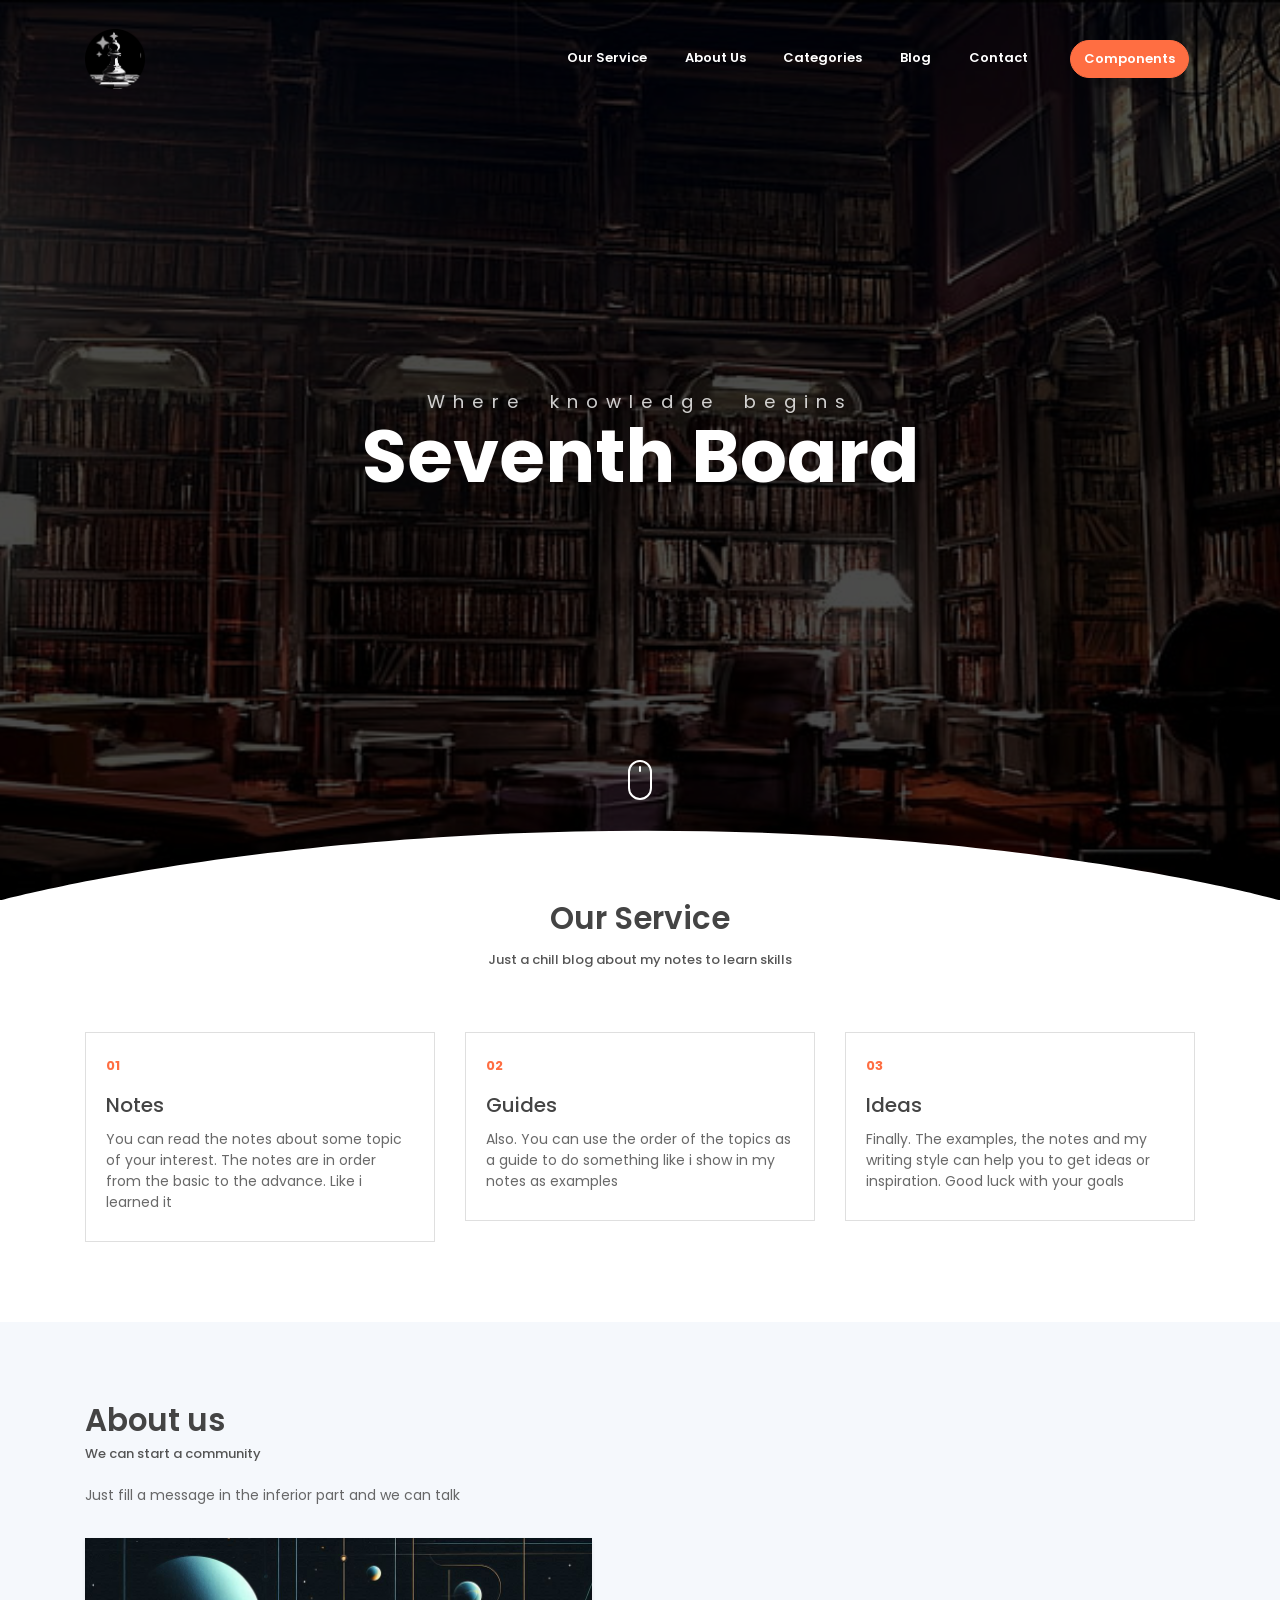
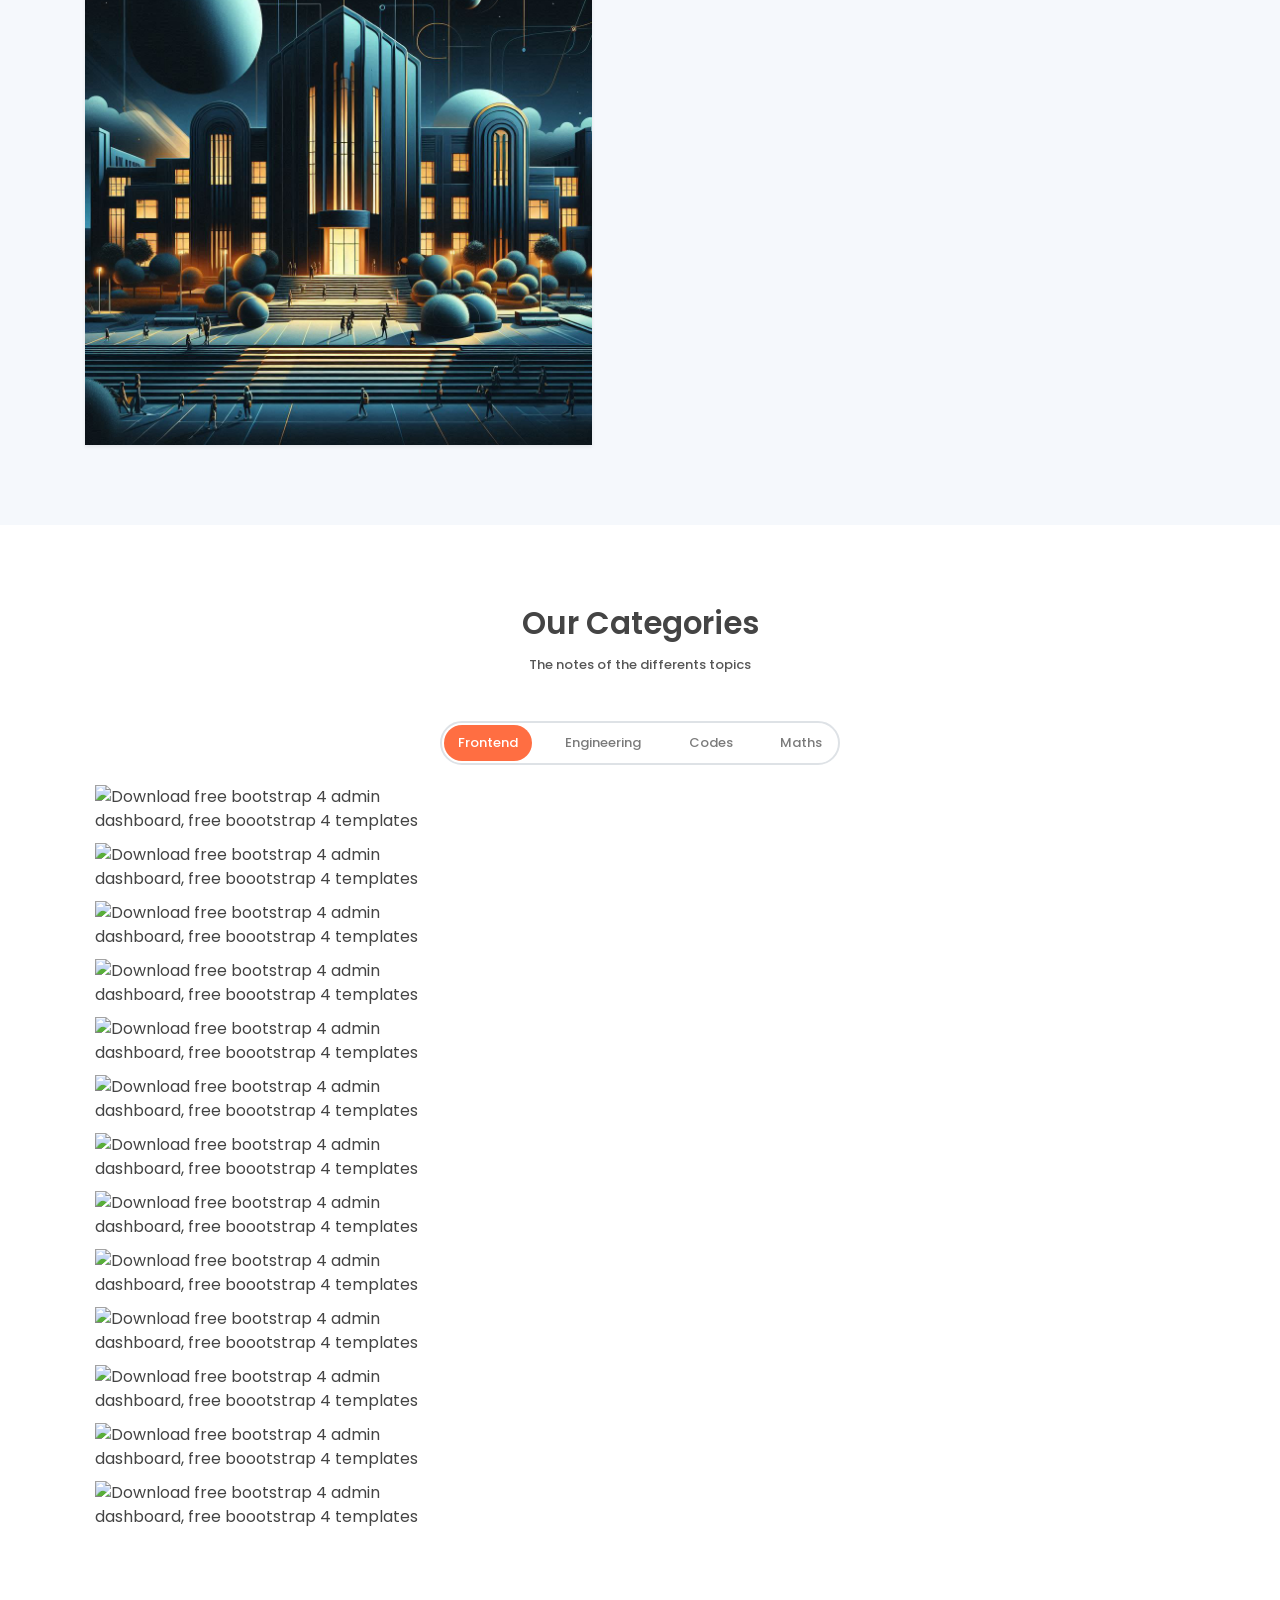
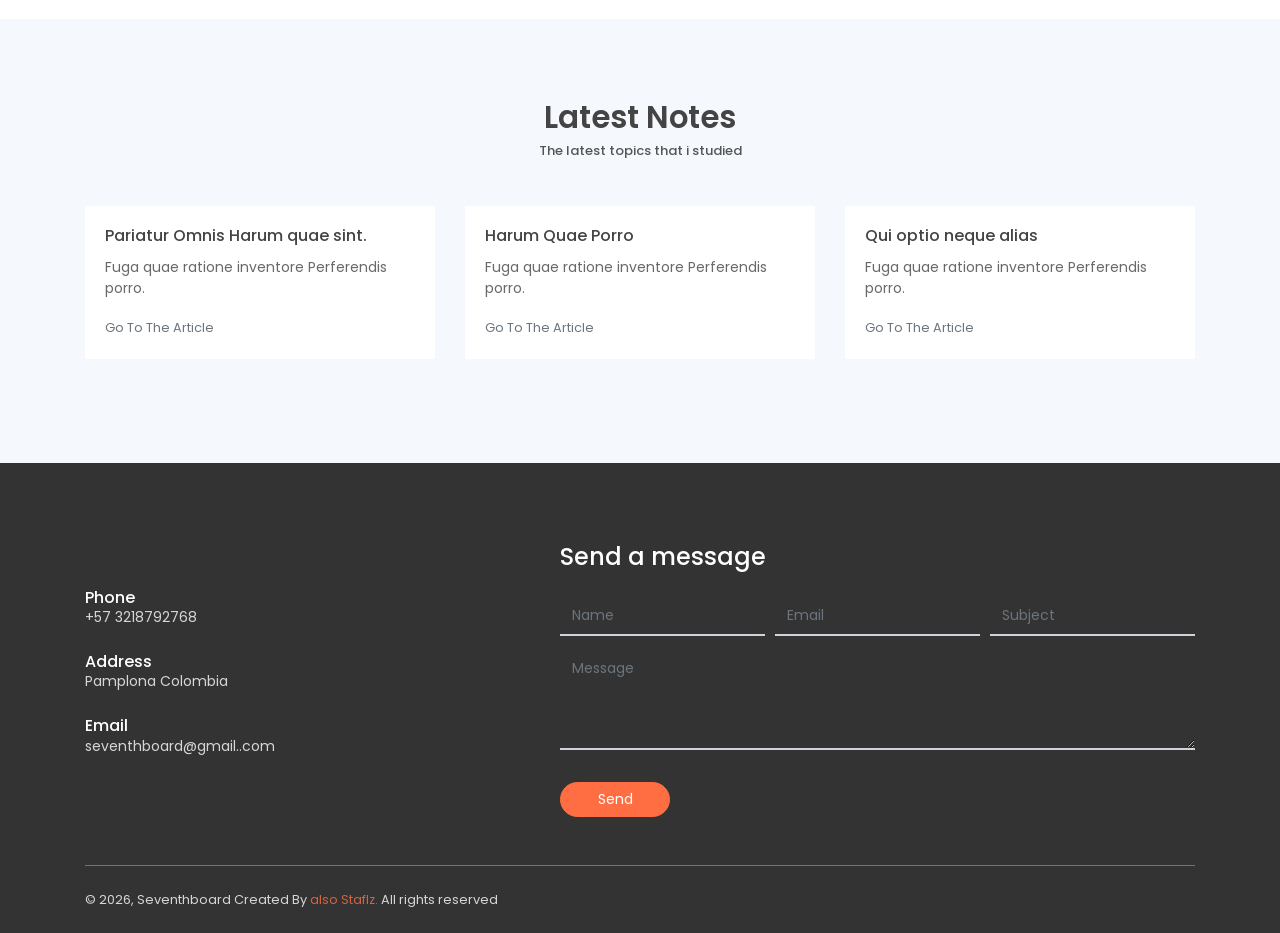
==== commit bbdb57af: "First commit" ====
--- a/index.html
+++ b/index.html
@@ -17,7 +17,7 @@
     <nav class="navbar custom-navbar navbar-expand-md navbar-light fixed-top" data-spy="affix" data-offset-top="10">
         <div class="container">
             <a class="navbar-brand" href="#">
-                <img src="assets/imgs/logo.svg" alt="">
+                <img src="assets/imgs/logo.png" alt="">
             </a>
             <button class="navbar-toggler ml-auto" type="button" data-toggle="collapse" data-target="#navbarSupportedContent" aria-controls="navbarSupportedContent" aria-expanded="false" aria-label="Toggle navigation">
                 <span class="navbar-toggler-icon"></span>
@@ -31,7 +31,7 @@
                         <a class="nav-link" href="#about">About Us</a>
                     </li>
                     <li class="nav-item">
-                        <a class="nav-link" href="#portfolio">Portfolio</a>
+                        <a class="nav-link" href="#portfolio">Categories</a>
                     </li>
                     <li class="nav-item">
                         <a class="nav-link" href="#blog">Blog</a>
@@ -51,8 +51,8 @@
     <!-- Page Header -->
     <header class="header">
         <div class="overlay">
-            <h1 class="subtitle">LeadMark Landing Page</h1>
-            <h1 class="title">We Are Creative</h1>  
+            <h1 class="subtitle">Where knowledge begins</h1>
+            <h1 class="title">Seventh Board</h1>  
         </div>  
         <div class="shape">
             <svg viewBox="0 0 1500 200">
@@ -67,15 +67,15 @@
     <section  id="service" class="section pt-0">
         <div class="container">
             <h6 class="section-title text-center">Our Service</h6>
-            <h6 class="section-subtitle text-center mb-5 pb-3">Voluptates architecto provident deserunt.</h6>
+            <h6 class="section-subtitle text-center mb-5 pb-3">Just a chill blog about my notes to learn skills</h6>
 
             <div class="row">
                 <div class="col-md-4">
                     <div class="card mb-4 mb-md-0">
                         <div class="card-body">
                             <small class="text-primary font-weight-bold">01</small>
-                            <h5 class="card-title mt-3"> Beatae quo <h5>
-                            <p class="mb-0">Lorem ipsum dolor sit amet, cquasi cupiditate voluptate debitis saepe dolorem totam dolor repudiandae quo nihil, repellendus nesciunt ab fuga quae, minima reprehenderit sequi fugit.</p>
+                            <h5 class="card-title mt-3"> Notes <h5>
+                            <p class="mb-0">You can read the notes about some topic of your interest. The notes are in order from the basic to the advance. Like i learned it</p>
                         </div>
                     </div>
                 </div>
@@ -83,8 +83,8 @@
                     <div class="card mb-4 mb-md-0">
                         <div class="card-body">
                             <small class="text-primary font-weight-bold">02</small>
-                            <h5 class="card-title mt-3">Delectus Suscipit<h5>
-                            <p class="mb-0">Lorem ipsum dolor sit amet, cquasi cupiditate voluptate debitis saepe dolorem totam dolor repudiandae quo nihil, repellendus nesciunt ab fuga quae, minima reprehenderit sequi fugit.</p>
+                            <h5 class="card-title mt-3">Guides<h5>
+                            <p class="mb-0">Also. You can use the order of the topics as a guide to do something like i show in my notes as examples</p>
                         </div>
                     </div>
                 </div>
@@ -92,8 +92,8 @@
                     <div class="card mb-4 mb-md-0">
                         <div class="card-body">
                             <small class="text-primary font-weight-bold">03</small>
-                            <h5 class="card-title mt-3">Itaque harum<h5>
-                            <p class="mb-0">Lorem ipsum dolor sit amet, cquasi cupiditate voluptate debitis saepe dolorem totam dolor repudiandae quo nihil, repellendus nesciunt ab fuga quae, minima reprehenderit sequi fugit.</p>
+                            <h5 class="card-title mt-3">Ideas<h5>
+                            <p class="mb-0">Finally. The examples, the notes and my writing style can help you to get ideas or inspiration. Good luck with your goals</p>
                         </div>
                     </div>
                 </div>              
@@ -107,26 +107,10 @@
         <div class="container">
             <div class="row justify-content-between">
                 <div class="col-md-6 pr-md-5 mb-4 mb-md-0">
-                    <h6 class="section-title mb-0">About Company</h6>
-                    <h6 class="section-subtitle mb-4">Architecto provident deserunt</h6>
-                    <p >Lorem ipsum dolor sit amet, consectetur adipisicing elit. Voluptate molestiae temporibus et tenetur unde quasi, cum nemo quo, molestias architecto alias voluptatibus corrupti corporis earum. Necessitatibus maxime modi ipsam, quod!</p>
+                    <h6 class="section-title mb-0">About us</h6>
+                    <h6 class="section-subtitle mb-4">We can start a community</h6>
+                    <p >Just fill a message in the inferior part and we can talk</p>
                     <img src="assets/imgs/about.jpg" alt="" class="w-100 mt-3 shadow-sm">
-                </div>
-                <div class="col-md-6 pl-md-5">
-                    <div class="row">
-                        <div class="col-6">
-                            <img src="assets/imgs/about-1.jpg" alt="" class="w-100 shadow-sm">
-                        </div>
-                        <div class="col-6">
-                            <img src="assets/imgs/about-2.jpg" alt="" class="w-100 shadow-sm">
-                        </div>
-                        <div class="col-12 mt-4">
-                            <p>Lorem ipsum dolor sit amet, consectetur adipisicing elit. Nemo iusto quidem laborum atque, sapiente ipsa excepturi fuga cum sed in assumenda eos quasi harum culpa laboriosam nulla, incidunt quae. Voluptatum.</p>
-                            <p><b>Aliquid fuga sunt velit, temporibus molestias ab. Ipsa nesciunt totam, aliquid dignissimos.</b><br>
-                            </p>
-                            <p>Lorem ipsum dolor sit amet, consectetur adipisicing elit. Nesciunt ut a dolorem, consectetur, eos suscipit consequatur magnam est dolore obcaecati adipisci expedita, vero, iste ducimus qui numquam animi facilis officia?</p>
-                        </div>
-                    </div>
                 </div>
             </div>              
         </div>
@@ -136,20 +120,20 @@
     <!-- Portfolio Section -->
     <section id="portfolio" class="section portfolio-section">
         <div class="container">
-            <h6 class="section-title text-center">Our Portfolio</h6>
-            <h6 class="section-subtitle mb-5 text-center">New stunning projects for our amazing clients</h6>
+            <h6 class="section-title text-center">Our Categories</h6>
+            <h6 class="section-subtitle mb-5 text-center">The notes of the differents topics</h6>
             <div class="filters">
                 <a href="#" data-filter=".new" class="active">
-                    New
+                    Frontend
                 </a>
                 <a href="#" data-filter=".advertising">
-                    Advertising
+                    Engineering
                 </a>
                 <a href="#" data-filter=".branding">
-                    Branding
+                    Codes
                 </a>
                 <a href="#" data-filter=".web">
-                    Web
+                    Maths
                 </a>
             </div>
             <div class="portfolio-container"> 
@@ -319,8 +303,8 @@
     <!-- Blog Section -->
     <section class="section" id="blog">
         <div class="container">
-            <h6 class="section-title mb-0 text-center">Latest Articles</h6>
-            <h6 class="section-subtitle mb-5 text-center">Architecto provident deserunt eveniet libero</h6>
+            <h6 class="section-title mb-0 text-center">Latest Notes</h6>
+            <h6 class="section-subtitle mb-5 text-center">The latest topics that i studied</h6>
 
             <div class="row">
                 <div class="col-md-4">
@@ -358,8 +342,9 @@
     </section>
     <!-- End of Blog Section -->
 
+    
     <!-- Testmonial Section -->
-    <section class="section" id="testmonial">
+   <!--  <section class="section" id="testmonial">
         <div class="container">
             <h6 class="section-title text-center mb-0">Testmonials</h6>
             <h6 class="section-subtitle mb-5 text-center">What Our Clients Says</h6>
@@ -408,7 +393,7 @@
                 </div>
             </div>
         </div>
-    </section>
+    </section> -->
     <!-- End of Testmonial Section -->
 
     <!-- Contact Section -->
@@ -417,18 +402,18 @@
             <div class="row align-items-center">
                 <div class="col-md-5 my-3">
                     <h6 class="mb-0">Phone</h6>
-                    <p class="mb-4">+ 123-456-7890</p>
+                    <p class="mb-4">+57 3218792768</p>
 
                     <h6 class="mb-0">Address</h6>
-                    <p class="mb-4">12345 Fake ST NoWhere AB Country</p>
+                    <p class="mb-4">Pamplona Colombia</p>
 
                     <h6 class="mb-0">Email</h6>
-                    <p class="mb-0">info@website.com</p>
+                    <p class="mb-0">seventhboard@gmail..com</p>
                     <p></p>
                 </div>
                 <div class="col-md-7">
                     <form>
-                        <h4 class="mb-4">Drop Us A Line</h4>
+                        <h4 class="mb-4">Send a message</h4>
                         <div class="form-row">
                             <div class="form-group col-sm-4">
                                 <input type="text" class="form-control text-white rounded-0 bg-transparent" name="name" placeholder="Name">
@@ -452,7 +437,7 @@
             </div>
             <!-- Page Footer -->
             <footer class="mt-5 py-4 border-top border-secondary">
-                <p class="mb-0 small">&copy; <script>document.write(new Date().getFullYear())</script>, LeadMark Created By <a href="https://www.devcrud.com" target="_blank">DevCrud.</a>  All rights reserved </p>     
+                <p class="mb-0 small">&copy; <script>document.write(new Date().getFullYear())</script>, Seventhboard Created By <a href="https://github.com/Seventhboard" target="_blank">also Staflz.</a>  All rights reserved </p>     
             </footer>
             <!-- End of Page Footer -->  
         </div>
--- a/assets/css/leadmark.css
+++ b/assets/css/leadmark.css
@@ -11422,7 +11422,7 @@
   position: relative;
   height: 100vh;
   min-height: 500px;
-  background: url(../imgs/header.jpg) no-repeat center center fixed;
+  background: url(../imgs/header2.jpg) no-repeat center center fixed;
   background-size: cover;
   overflow: hidden;
 }
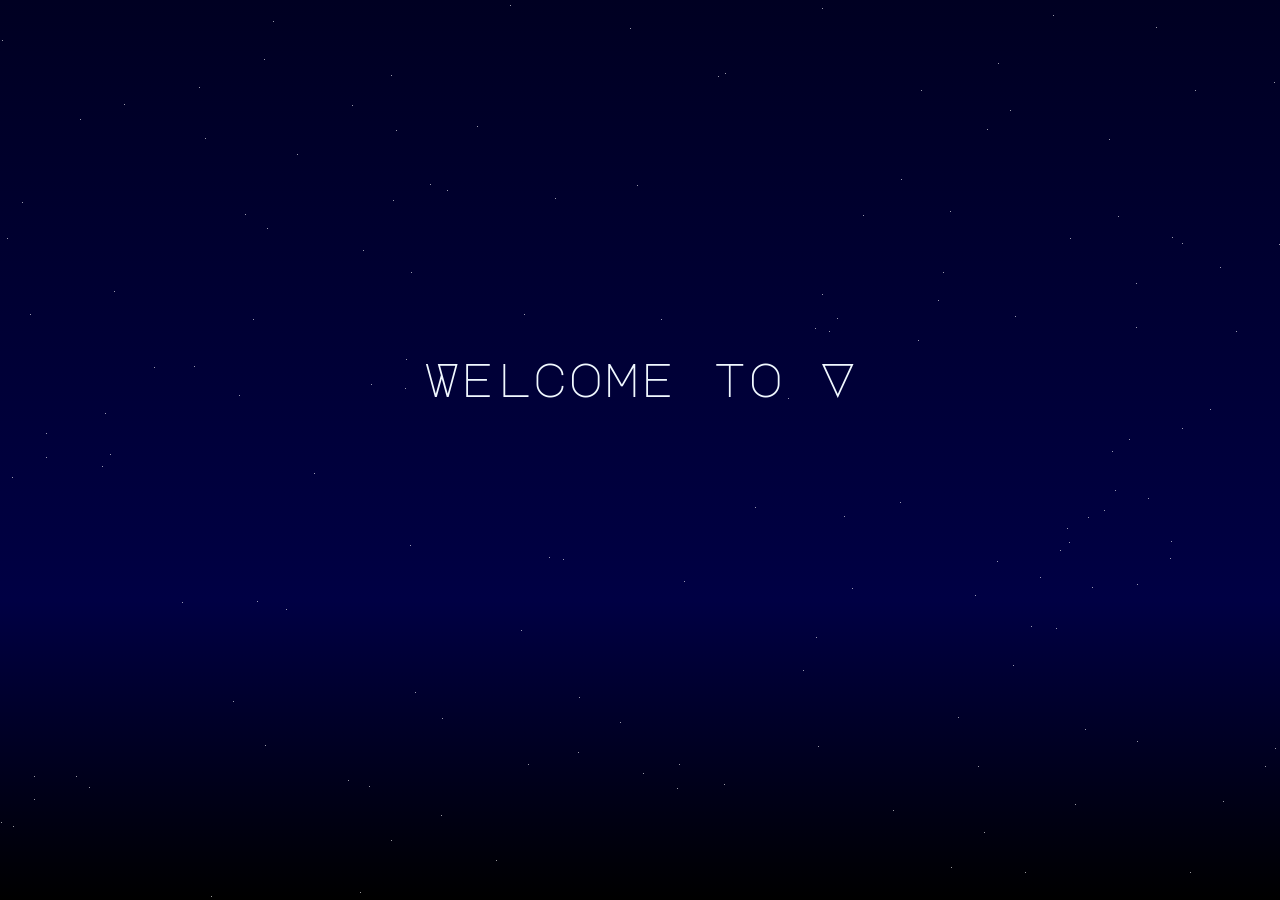
==== commit 6df0a3a4: "renovando proyecto" ====
--- a/index.html
+++ b/index.html
@@ -1,460 +1,22 @@
-<!DOCTYPE html>
-<html lang="en">
+<!DOCTYPE html> 
+<!-- El objetivo de este HTML es crear la pagina de presentacion para un aplicativo web que emule un juego de rol -->
+<html lang="es">
 <head>
-	<meta charset="utf-8">
-    <meta name="viewport" content="width=device-width, initial-scale=1, shrink-to-fit=no">
-    <meta name="description" content="Start your development with LeadMark landing page.">
-    <meta name="author" content="Devcrud">
-    <title>LeadMark Landing page | Free Bootstrap 4.3.x landing page</title>
-    <!-- font icons -->
-    <link rel="stylesheet" href="assets/vendors/themify-icons/css/themify-icons.css">
-    <!-- Bootstrap + LeadMark main styles -->
-	<link rel="stylesheet" href="assets/css/leadmark.css">
+    <link rel="stylesheet" href="style.css">
+    <meta charset="UTF-8">
+    <meta name="viewport" content="width=device-width, initial-scale=1.0">
+    <title>Vc System</title>
 </head>
-<body data-spy="scroll" data-target=".navbar" data-offset="40" id="home">
-
-    <!-- page Navigation -->
-    <nav class="navbar custom-navbar navbar-expand-md navbar-light fixed-top" data-spy="affix" data-offset-top="10">
-        <div class="container">
-            <a class="navbar-brand" href="#">
-                <img src="assets/imgs/logo.png" alt="">
-            </a>
-            <button class="navbar-toggler ml-auto" type="button" data-toggle="collapse" data-target="#navbarSupportedContent" aria-controls="navbarSupportedContent" aria-expanded="false" aria-label="Toggle navigation">
-                <span class="navbar-toggler-icon"></span>
-            </button>
-            <div class="collapse navbar-collapse" id="navbarSupportedContent">
-                <ul class="navbar-nav ml-auto">                     
-                    <li class="nav-item">
-                        <a class="nav-link" href="#service">Our Service</a>
-                    </li>
-                    <li class="nav-item">
-                        <a class="nav-link" href="#about">About Us</a>
-                    </li>
-                    <li class="nav-item">
-                        <a class="nav-link" href="#portfolio">Categories</a>
-                    </li>
-                    <li class="nav-item">
-                        <a class="nav-link" href="#blog">Blog</a>
-                    </li>
-                    <li class="nav-item">
-                        <a class="nav-link" href="#contact">Contact</a>
-                    </li>
-                    <li class="nav-item">
-                        <a href="components.html" class="ml-4 nav-link btn btn-primary btn-sm rounded">Components</a>
-                    </li>
-                </ul>
-            </div>
+<body>
+    <section id="main_section" class="main_section_class">
+        <div class="div_estela"></div>
+        <div class="div_title">
+            <h1 class="main_title">Welcome to VC System</h1> <p id="startPoint" >.</p>
         </div>
-    </nav>
-    <!-- End Of Second Navigation -->
-
-    <!-- Page Header -->
-    <header class="header">
-        <div class="overlay">
-            <h1 class="subtitle">Where knowledge begins</h1>
-            <h1 class="title">Seventh Board</h1>  
-        </div>  
-        <div class="shape">
-            <svg viewBox="0 0 1500 200">
-                <path d="m 0,240 h 1500.4828 v -71.92164 c 0,0 -286.2763,-81.79324 -743.19024,-81.79324 C 300.37862,86.28512 0,168.07836 0,168.07836 Z"/>
-            </svg>
-        </div>  
-        <div class="mouse-icon"><div class="wheel"></div></div>
-    </header>
-    <!-- End Of Page Header -->
-
-    <!-- Service Section -->
-    <section  id="service" class="section pt-0">
-        <div class="container">
-            <h6 class="section-title text-center">Our Service</h6>
-            <h6 class="section-subtitle text-center mb-5 pb-3">Just a chill blog about my notes to learn skills</h6>
-
-            <div class="row">
-                <div class="col-md-4">
-                    <div class="card mb-4 mb-md-0">
-                        <div class="card-body">
-                            <small class="text-primary font-weight-bold">01</small>
-                            <h5 class="card-title mt-3"> Notes <h5>
-                            <p class="mb-0">You can read the notes about some topic of your interest. The notes are in order from the basic to the advance. Like i learned it</p>
-                        </div>
-                    </div>
-                </div>
-                <div class="col-md-4">
-                    <div class="card mb-4 mb-md-0">
-                        <div class="card-body">
-                            <small class="text-primary font-weight-bold">02</small>
-                            <h5 class="card-title mt-3">Guides<h5>
-                            <p class="mb-0">Also. You can use the order of the topics as a guide to do something like i show in my notes as examples</p>
-                        </div>
-                    </div>
-                </div>
-                <div class="col-md-4">
-                    <div class="card mb-4 mb-md-0">
-                        <div class="card-body">
-                            <small class="text-primary font-weight-bold">03</small>
-                            <h5 class="card-title mt-3">Ideas<h5>
-                            <p class="mb-0">Finally. The examples, the notes and my writing style can help you to get ideas or inspiration. Good luck with your goals</p>
-                        </div>
-                    </div>
-                </div>              
-            </div>
-        </div>
+        <div id="div_stars" class="div_stars_class"></div>
+        <div class="div_overlay_one"></div>
+        <div class="div_transition"></div>
     </section>
-    <!-- End OF Service Section -->
-
-    <!-- About Section -->
-    <section class="section" id="about">
-        <div class="container">
-            <div class="row justify-content-between">
-                <div class="col-md-6 pr-md-5 mb-4 mb-md-0">
-                    <h6 class="section-title mb-0">About us</h6>
-                    <h6 class="section-subtitle mb-4">We can start a community</h6>
-                    <p >Just fill a message in the inferior part and we can talk</p>
-                    <img src="assets/imgs/about.jpg" alt="" class="w-100 mt-3 shadow-sm">
-                </div>
-            </div>              
-        </div>
-    </section>
-    <!-- End OF About Section -->
-
-    <!-- Portfolio Section -->
-    <section id="portfolio" class="section portfolio-section">
-        <div class="container">
-            <h6 class="section-title text-center">Our Categories</h6>
-            <h6 class="section-subtitle mb-5 text-center">The notes of the differents topics</h6>
-            <div class="filters">
-                <a href="#" data-filter=".new" class="active">
-                    Frontend
-                </a>
-                <a href="#" data-filter=".advertising">
-                    Engineering
-                </a>
-                <a href="#" data-filter=".branding">
-                    Codes
-                </a>
-                <a href="#" data-filter=".web">
-                    Maths
-                </a>
-            </div>
-            <div class="portfolio-container"> 
-                <div class="col-md-6 col-lg-4 web new">
-                    <div class="portfolio-item">
-                        <img src="assets/imgs/web-1.jpg" class="img-fluid" alt="Download free bootstrap 4 admin dashboard, free boootstrap 4 templates">
-                        <div class="content-holder">
-                            <a class="img-popup" href="assets/imgs/web-1.jpg"></a>
-                            <div class="text-holder">
-                                <h6 class="title">WEB</h6>
-                                <p class="subtitle">Expedita corporis doloremque velit in totam!</p>
-                            </div>
-                        </div>   
-                    </div>             
-                </div>
-                <div class="col-md-6 col-lg-4 web new">
-                    <div class="portfolio-item">
-                        <img src="assets/imgs/web-2.jpg" class="img-fluid" alt="Download free bootstrap 4 admin dashboard, free boootstrap 4 templates">
-                        <div class="content-holder">
-                            <a class="img-popup" href="assets/imgs/web-2.jpg"></a>
-                            <div class="text-holder">
-                                <h6 class="title">WEB</h6>
-                                <p class="subtitle">Expedita corporis doloremque velit in totam!</p>
-                            </div>
-                        </div> 
-                    </div>                         
-                </div>
-                <div class="col-md-6 col-lg-4 advertising new">
-                    <div class="portfolio-item">
-                        <img src="assets/imgs/advertising-2.jpg" class="img-fluid" alt="Download free bootstrap 4 admin dashboard, free boootstrap 4 templates">                         
-                        <div class="content-holder">
-                            <a class="img-popup" href="assets/imgs/advertising-2.jpg"></a>
-                            <div class="text-holder">
-                                <h6 class="title">ADVERSTISING</h6>
-                                <p class="subtitle">Expedita corporis doloremque velit in totam!</p>
-                            </div>
-                        </div>    
-                    </div>              
-                </div> 
-                <div class="col-md-6 col-lg-4 web">
-                    <div class="portfolio-item">
-                        <img src="assets/imgs/web-4.jpg" class="img-fluid" alt="Download free bootstrap 4 admin dashboard, free boootstrap 4 templates">
-                        <div class="content-holder">
-                            <a class="img-popup" href="assets/imgs/web-4.jpg"></a>
-                            <div class="text-holder">
-                                <h6 class="title">WEB</h6>
-                                <p class="subtitle">Expedita corporis doloremque velit in totam!</p>
-                            </div>
-                        </div>
-                    </div>                                                     
-                </div>
-
-                <div class="col-md-6 col-lg-4 advertising"> 
-                    <div class="portfolio-item">
-                        <img src="assets/imgs/advertising-1.jpg" class="img-fluid" alt="Download free bootstrap 4 admin dashboard, free boootstrap 4 templates">                               
-                        <div class="content-holder">
-                            <a class="img-popup" href="assets/imgs/advertising-1.jpg"></a>
-                            <div class="text-holder">
-                                <h6 class="title">ADVERSITING</h6>
-                                <p class="subtitle">Expedita corporis doloremque velit in totam!</p>
-                            </div>
-                        </div>
-                    </div>                                                       
-                </div> 
-                <div class="col-md-6 col-lg-4 web new">
-                    <div class="portfolio-item">
-                        <img src="assets/imgs/web-3.jpg" class="img-fluid" alt="Download free bootstrap 4 admin dashboard, free boootstrap 4 templates">  
-                       <div class="content-holder">
-                            <a class="img-popup" href="assets/imgs/web-3.jpg"></a>
-                            <div class="text-holder">
-                                <h6 class="title">WEB</h6>
-                                <p class="subtitle">Expedita corporis doloremque velit in totam!</p>
-                            </div>
-                        </div>
-                    </div>                                                     
-                </div>
-                <div class="col-md-6 col-lg-4 advertising new">
-                    <div class="portfolio-item">
-                        <img src="assets/imgs/advertising-3.jpg" class="img-fluid" alt="Download free bootstrap 4 admin dashboard, free boootstrap 4 templates">       
-                       <div class="content-holder">
-                            <a class="img-popup" href="assets/imgs/advertising-3.jpg"></a>
-                            <div class="text-holder">
-                                <h6 class="title">ADVERSITING</h6>
-                                <p class="subtitle">Expedita corporis doloremque velit in totam!</p>
-                            </div>
-                        </div>
-                    </div>                                                       
-                </div> 
-                <div class="col-md-6 col-lg-4 advertising new"> 
-                    <div class="portfolio-item">
-                        <img src="assets/imgs/advertising-4.jpg" class="img-fluid" alt="Download free bootstrap 4 admin dashboard, free boootstrap 4 templates">            
-                        <div class="content-holder">
-                            <a class="img-popup" href="assets/imgs/advertising-4.jpg"></a>
-                            <div class="text-holder">
-                                <h6 class="title">ADVERTISING</h6>
-                                <p class="subtitle">Expedita corporis doloremque velit in totam!</p>
-                            </div>
-                        </div>
-                    </div>
-                            
-                </div> 
-                <div class="col-md-6 col-lg-4 branding new">
-                    <div class="portfolio-item">
-                        <img src="assets/imgs/branding-1.jpg" class="img-fluid" alt="Download free bootstrap 4 admin dashboard, free boootstrap 4 templates">                        
-                        <div class="content-holder">
-                            <a class="img-popup" href="assets/imgs/branding-1.jpg"></a>
-                            <div class="text-holder">
-                                <h6 class="title">BRANDING</h6>
-                                <p class="subtitle">Expedita corporis doloremque velit in totam!</p>
-                            </div>
-                        </div> 
-                    </div>
-                </div> 
-                <div class="col-md-6 col-lg-4 branding">
-                    <div class="portfolio-item">
-                        <img src="assets/imgs/branding-2.jpg" class="img-fluid" alt="Download free bootstrap 4 admin dashboard, free boootstrap 4 templates">  
-                        <div class="content-holder">
-                            <a class="img-popup" href="assets/imgs/branding-2.jpg"></a>
-                            <div class="text-holder">
-                                <h6 class="title">BRANDING</h6>
-                                <p class="subtitle">Expedita corporis doloremque velit in totam!</p>
-                            </div>
-                        </div>
-                    </div>                                                     
-                </div> 
-                <div class="col-md-6 col-lg-4 branding new">
-                    <div class="portfolio-item">
-                        <img src="assets/imgs/branding-3.jpg" class="img-fluid" alt="Download free bootstrap 4 admin dashboard, free boootstrap 4 templates">   
-                        <div class="content-holder">
-                            <a class="img-popup" href="assets/imgs/branding-3.jpg"></a>
-                            <div class="text-holder">
-                                <h6 class="title">BRANDING</h6>
-                                <p class="subtitle">Expedita corporis doloremque velit in totam!</p>
-                            </div>
-                        </div>
-                    </div>                                                    
-                </div> 
-                <div class="col-md-6 col-lg-4 branding">
-                    <div class="portfolio-item">
-                        <img src="assets/imgs/branding-4.jpg" class="img-fluid" alt="Download free bootstrap 4 admin dashboard, free boootstrap 4 templates">                      
-                        <div class="content-holder">
-                            <a class="img-popup" href="assets/imgs/branding-4.jpg"></a>
-                            <div class="text-holder">
-                                <h6 class="title">BRANDING</h6>
-                                <p class="subtitle">Expedita corporis doloremque velit in totam!</p>
-                            </div>
-                        </div>
-                    </div>                                                      
-                </div> 
-                <div class="col-md-6 col-lg-4 branding">
-                    <div class="portfolio-item">
-                        <img src="assets/imgs/branding-5.jpg" class="img-fluid" alt="Download free bootstrap 4 admin dashboard, free boootstrap 4 templates">          
-                        <div class="content-holder">
-                            <a class="img-popup" href="assets/imgs/branding-5.jpg"></a>
-                            <div class="text-holder">
-                                <h6 class="title">BRANDING</h6>
-                                <p class="subtitle">Expedita corporis doloremque velit in totam!</p>
-                            </div>
-                        </div>
-                    </div>                                                   
-                </div>
-            </div>   
-        </div>            
-    </section>
-    <!-- End of portfolio section -->
-
-    <!-- Blog Section -->
-    <section class="section" id="blog">
-        <div class="container">
-            <h6 class="section-title mb-0 text-center">Latest Notes</h6>
-            <h6 class="section-subtitle mb-5 text-center">The latest topics that i studied</h6>
-
-            <div class="row">
-                <div class="col-md-4">
-                    <div class="card border-0 mb-4">
-                        <img src="assets/imgs/blog-1.jpg" alt="" class="card-img-top w-100">
-                        <div class="card-body">                         
-                            <h6 class="card-title">Pariatur Omnis Harum quae sint.</h6>
-                            <p>Fuga quae ratione inventore Perferendis porro.</p>
-                            <a href="javascript:void(0)" class="small text-muted">Go To The Article</a>
-                        </div>
-                    </div>
-                </div>
-                <div class="col-md-4">
-                    <div class="card border-0 mb-4">
-                        <img src="assets/imgs/blog-2.jpg" alt="" class="card-img-top w-100">
-                        <div class="card-body">                         
-                            <h6 class="card-title"> Harum Quae Porro</h5>
-                            <p>Fuga quae ratione inventore Perferendis porro.</p>
-                            <a href="javascript:void(0)" class="small text-muted">Go To The Article</a>
-                        </div>
-                    </div>
-                </div>
-                <div class="col-md-4">
-                    <div class="card border-0 mb-4">
-                        <img src="assets/imgs/blog-3.jpg" alt="" class="card-img-top w-100">
-                        <div class="card-body">                         
-                            <h6 class="card-title">Qui optio neque alias</h6>
-                            <p>Fuga quae ratione inventore Perferendis porro.</p>
-                            <a href="javascript:void(0)" class="small text-muted">Go To The Article</a>
-                        </div>
-                    </div>
-                </div>
-            </div>
-        </div>
-    </section>
-    <!-- End of Blog Section -->
-
-    
-    <!-- Testmonial Section -->
-   <!--  <section class="section" id="testmonial">
-        <div class="container">
-            <h6 class="section-title text-center mb-0">Testmonials</h6>
-            <h6 class="section-subtitle mb-5 text-center">What Our Clients Says</h6>
-            <div class="row">
-                <div class="col-md-4 my-3 my-md-0">
-                    <div class="card">
-                        <div class="card-body">
-                            <div class="media align-items-center mb-3">
-                                <img class="mr-3" src="assets/imgs/avatar.jpg" alt="">
-                                <div class="media-body">
-                                    <h6 class="mt-1 mb-0">John Doe</h6>
-                                    <small class="text-muted mb-0">Business Analyst</small>     
-                                </div>
-                            </div>
-                            <p class="mb-0">Lorem ipsum dolor sit amet, consectetur adipisicing elit. Delectus enim modi, id dicta reiciendis itaque.</p>
-                        </div>
-                    </div>
-                </div>
-                <div class="col-md-4 my-3 my-md-0">
-                    <div class="card">
-                        <div class="card-body">
-                            <div class="media align-items-center mb-3">
-                                <img class="mr-3" src="assets/imgs/avatar-1.jpg" alt="">
-                                <div class="media-body">
-                                    <h6 class="mt-1 mb-0">Maria Garcia</h6>
-                                    <small class="text-muted mb-0">Insurance Agent</small>      
-                                </div>
-                            </div>
-                            <p class="mb-0">Lorem ipsum dolor sit amet, consectetur adipisicing elit. Delectus enim modi, id dicta reiciendis itaque.</p>
-                        </div>
-                    </div>
-                </div>
-                <div class="col-md-4 my-3 my-md-0">
-                    <div class="card">
-                        <div class="card-body">
-                            <div class="media align-items-center mb-3">
-                                <img class="mr-3" src="assets/imgs/avatar-2.jpg" alt="">
-                                <div class="media-body">
-                                    <h6 class="mt-1 mb-0">Mason Miller</h6>
-                                    <small class="text-muted mb-0">Residential Appraiser</small>        
-                                </div>
-                            </div>
-                            <p class="mb-0">Lorem ipsum dolor sit amet, consectetur adipisicing elit. Delectus enim modi, id dicta reiciendis itaque.</p>
-                        </div>
-                    </div>
-                </div>
-            </div>
-        </div>
-    </section> -->
-    <!-- End of Testmonial Section -->
-
-    <!-- Contact Section -->
-    <section id="contact" class="section has-img-bg pb-0">
-        <div class="container">
-            <div class="row align-items-center">
-                <div class="col-md-5 my-3">
-                    <h6 class="mb-0">Phone</h6>
-                    <p class="mb-4">+57 3218792768</p>
-
-                    <h6 class="mb-0">Address</h6>
-                    <p class="mb-4">Pamplona Colombia</p>
-
-                    <h6 class="mb-0">Email</h6>
-                    <p class="mb-0">seventhboard@gmail..com</p>
-                    <p></p>
-                </div>
-                <div class="col-md-7">
-                    <form>
-                        <h4 class="mb-4">Send a message</h4>
-                        <div class="form-row">
-                            <div class="form-group col-sm-4">
-                                <input type="text" class="form-control text-white rounded-0 bg-transparent" name="name" placeholder="Name">
-                            </div>
-                            <div class="form-group col-sm-4">
-                                <input type="email" class="form-control text-white rounded-0 bg-transparent" name="Email" placeholder="Email">
-                            </div>
-                            <div class="form-group col-sm-4">
-                                <input type="text" class="form-control text-white rounded-0 bg-transparent" name="subject" placeholder="Subject">
-                            </div>
-                            <div class="form-group col-12">
-                                <textarea name="message" id="" cols="30" rows="4" class="form-control text-white rounded-0 bg-transparent" placeholder="Message"></textarea>
-
-                            </div>
-                            <div class="form-group col-12 mb-0">
-                                <button type="submit" class="btn btn-primary rounded w-md mt-3">Send</button>
-                            </div>                          
-                        </div>                          
-                    </form>
-                </div>
-            </div>
-            <!-- Page Footer -->
-            <footer class="mt-5 py-4 border-top border-secondary">
-                <p class="mb-0 small">&copy; <script>document.write(new Date().getFullYear())</script>, Seventhboard Created By <a href="https://github.com/Seventhboard" target="_blank">also Staflz.</a>  All rights reserved </p>     
-            </footer>
-            <!-- End of Page Footer -->  
-        </div>
-    </section>
-	
-	<!-- core  -->
-    <script src="assets/vendors/jquery/jquery-3.4.1.js"></script>
-    <script src="assets/vendors/bootstrap/bootstrap.bundle.js"></script>
-
-    <!-- bootstrap 3 affix -->
-	<script src="assets/vendors/bootstrap/bootstrap.affix.js"></script>
-
-    <!-- Isotope -->
-    <script src="assets/vendors/isotope/isotope.pkgd.js"></script>
-
-    <!-- LeadMark js -->
-    <script src="assets/js/leadmark.js"></script>
-
+    <script src="code.js"></script>
 </body>
 </html>
--- a/style.css
+++ b/style.css
@@ -0,0 +1,149 @@
+@import url('https://fonts.googleapis.com/css2?family=Major+Mono+Display&display=swap');
+
+body, h1 {
+    margin: 0;
+    padding: 0;
+}
+
+.main_section_class {
+    height: 100vh;
+    position: relative;
+    background-image: linear-gradient(to bottom, #000022, #000033, #000044, #000000);
+    z-index: 0;
+    display: flex;
+    justify-content: center;
+    align-items: center;
+}
+
+.div_title {
+    position: absolute;
+    text-align: center;
+    z-index: 4;
+}
+
+.main_title {
+    color: aliceblue;
+    font-size: xxx-large;
+    font-weight: lighter;
+    font-family: 'Major Mono Display', monospace;
+    pointer-events: none;
+}
+
+/* Agrega animaciones */
+@keyframes aparecer-desaparecer {
+    0%, 100% {
+        opacity: 0; /* Inicial y final, opacidad baja (desaparece) */
+    }
+    50% {
+        opacity: 1; /* Opacidad completa al 50% (aparece) */
+    }
+}
+
+/* Agrega estilos para el punto de parpadeo */
+.div_title #startPoint {
+    color: rgb(3, 3, 3);
+    font-size: xxx-large;
+    font-weight: lighter;
+    font-family: 'Major Mono Display', monospace;
+    animation: aparecer-desaparecer 3s infinite;
+    animation-delay: 3s;
+    opacity: 0; /* Comienza con opacidad 0 para que desaparezca al principio */
+    pointer-events: none;
+}
+
+
+
+/* Estilos base de las estrellas */
+.estrella {
+    position: absolute;
+    background-color: white;
+    width: 1px;
+    height: 1px;
+    opacity: 0.6; /* Puedes ajustar la opacidad según tu preferencia */
+    pointer-events: none;
+    box-shadow: 0 0 10px 5px rgba(255, 255, 255, 0); /* Brillo inicial */
+}
+
+
+/* animaciones */
+@keyframes mover {
+    0%{
+        transform: translateY(0); /* Inicial y final, sin desplazamiento vertical */
+    }
+    100% {
+        transform: translateY(-150px); /* Desplazamiento hacia arriba al 50% */
+    }
+}
+
+@keyframes parpadear {
+    0%, 100% {
+        opacity: 0.1; /* Inicial y final, opacidad baja */
+    }
+    50% {
+        opacity: 1; /* Opacidad completa al 50% */
+    }
+}
+
+/*Ahora vamos con el efecto de selección*/
+/* Estilo para el efecto de transición */
+.div_transition {
+    position: absolute;
+    width: 100%;
+    height: 100%;
+    background: linear-gradient(180deg, rgba(255, 255, 255, 0), rgba(255, 255, 255, 1)); /* Fondo de degradado para la transición */
+    pointer-events: none; /* Evita que la capa de transición interfiera con la interacción del usuario */
+    z-index: -1; /* Coloca la capa detrás del contenido */
+    opacity: 0; /* Opacidad inicial */
+    transition: opacity 0.5s cubic-bezier(0.20, 1, 0.5, 1); /* Ajusta los valores de cubic-bezier */
+    /* Define la animación cuando se aplica la clase "active" */
+    /*animation: transition-animation 0.5s linear; ---la iniciaba de inmediato.*/ 
+}
+
+/* Define la animación cuando se aplica la clase */
+.div_transition.transition_effect {
+    opacity: 1;
+}
+
+@keyframes transition-animation {
+    0% {
+        opacity: 1;
+    }
+    100% {
+        opacity: 0;
+    }
+}
+
+/* CSS para la estela*/
+.estela {
+    position: absolute;
+    width: 100%;
+    height: 100%;
+    pointer-events: none;
+}
+
+.estela-item {
+    position: absolute;
+    width: 2.5px; /* Reduce el tamaño de los puntos */
+    height: 2.5px; /* Reduce el tamaño de los puntos */
+    background-color: #0078D4;
+    border-radius: 50%;
+    opacity: 0.7;
+    transform: translate(-50%, -50%);
+    animation: fadeOut 0.1s linear; /* Reduce la duración de la transición */
+}
+
+@keyframes fadeOut {
+    to {
+        opacity: 0;
+    }
+}
+
+
+
+
+
+
+
+
+
+
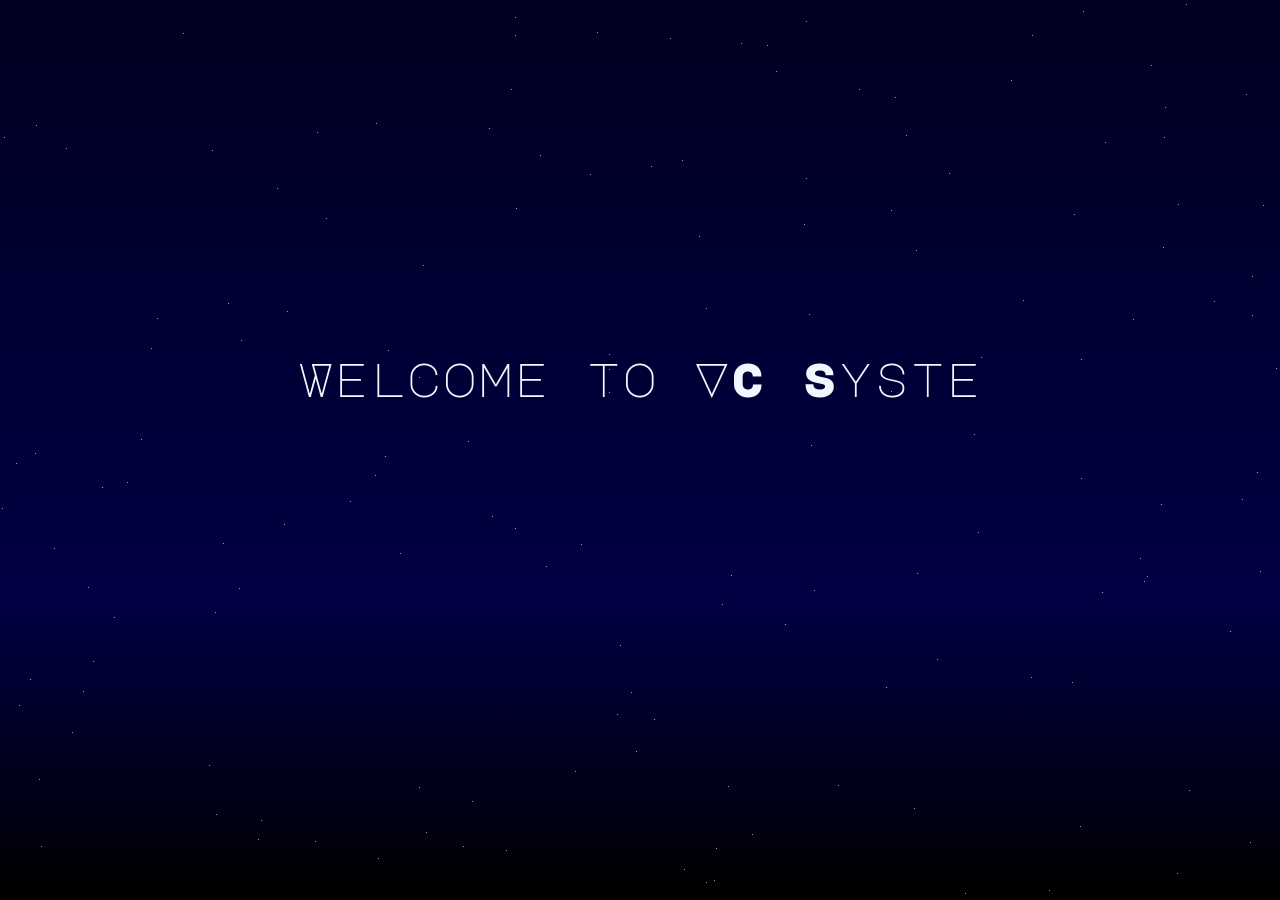
==== commit 7af48875: "Refactorizando" ====
--- a/index.html
+++ b/index.html
@@ -1,22 +1,39 @@
-<!DOCTYPE html> 
-<!-- El objetivo de este HTML es crear la pagina de presentacion para un aplicativo web que emule un juego de rol -->
+<!DOCTYPE html>
+<!-- 
+    VC System - Página de presentación
+    Aplicativo web que emula un juego de rol con efectos visuales interactivos
+    Incluye: animación de título, estrellas dinámicas, estela del cursor y transiciones
+-->
 <html lang="es">
 <head>
-    <link rel="stylesheet" href="style.css">
     <meta charset="UTF-8">
     <meta name="viewport" content="width=device-width, initial-scale=1.0">
-    <title>Vc System</title>
+    <title>VC System - Welcome</title>
+    <link rel="stylesheet" href="style.css">
 </head>
 <body>
+    <!-- Contenedor principal de la aplicación -->
     <section id="main_section" class="main_section_class">
+        <!-- Contenedor para el efecto de estela del cursor -->
         <div class="div_estela"></div>
+        
+        <!-- Contenedor del título principal con animación -->
         <div class="div_title">
-            <h1 class="main_title">Welcome to VC System</h1> <p id="startPoint" >.</p>
+            <h1 class="main_title">Welcome to VC System</h1>
+            <p id="startPoint">.</p>
         </div>
+        
+        <!-- Contenedor para las estrellas animadas -->
         <div id="div_stars" class="div_stars_class"></div>
+        
+        <!-- Overlay para efectos adicionales -->
         <div class="div_overlay_one"></div>
+        
+        <!-- Capa de transición para efectos de click -->
         <div class="div_transition"></div>
     </section>
+    
+    <!-- Script principal de la aplicación -->
     <script src="code.js"></script>
 </body>
 </html>
--- a/style.css
+++ b/style.css
@@ -1,10 +1,11 @@
+/* Importación de fuente personalizada */
 @import url('https://fonts.googleapis.com/css2?family=Major+Mono+Display&display=swap');
-
+/* Reset básico */
 body, h1 {
     margin: 0;
     padding: 0;
 }
-
+/* ===== CONTENEDOR PRINCIPAL ===== */
 .main_section_class {
     height: 100vh;
     position: relative;
@@ -14,13 +15,12 @@
     justify-content: center;
     align-items: center;
 }
-
+/* ===== TÍTULO PRINCIPAL ===== */
 .div_title {
     position: absolute;
     text-align: center;
     z-index: 4;
 }
-
 .main_title {
     color: aliceblue;
     font-size: xxx-large;
@@ -28,122 +28,89 @@
     font-family: 'Major Mono Display', monospace;
     pointer-events: none;
 }
-
-/* Agrega animaciones */
+/* ===== ANIMACIONES ===== */
 @keyframes aparecer-desaparecer {
     0%, 100% {
-        opacity: 0; /* Inicial y final, opacidad baja (desaparece) */
+        opacity: 0;
     }
     50% {
-        opacity: 1; /* Opacidad completa al 50% (aparece) */
+        opacity: 1;
     }
 }
-
-/* Agrega estilos para el punto de parpadeo */
+/* Punto de parpadeo del cursor */
 .div_title #startPoint {
-    color: rgb(3, 3, 3);
+    color: rgb(255, 255, 255);
     font-size: xxx-large;
     font-weight: lighter;
     font-family: 'Major Mono Display', monospace;
     animation: aparecer-desaparecer 3s infinite;
     animation-delay: 3s;
-    opacity: 0; /* Comienza con opacidad 0 para que desaparezca al principio */
+    opacity: 0;
     pointer-events: none;
 }
-
-
-
-/* Estilos base de las estrellas */
+/* ===== ESTRELLAS ANIMADAS ===== */
 .estrella {
     position: absolute;
     background-color: white;
     width: 1px;
     height: 1px;
-    opacity: 0.6; /* Puedes ajustar la opacidad según tu preferencia */
+    opacity: 0.6;
     pointer-events: none;
-    box-shadow: 0 0 10px 5px rgba(255, 255, 255, 0); /* Brillo inicial */
+    box-shadow: 0 0 10px 5px rgba(255, 255, 255, 0);
 }
-
-
-/* animaciones */
+/* Animación de movimiento vertical de las estrellas */
 @keyframes mover {
-    0%{
-        transform: translateY(0); /* Inicial y final, sin desplazamiento vertical */
+    0% {
+        transform: translateY(0);
     }
     100% {
-        transform: translateY(-150px); /* Desplazamiento hacia arriba al 50% */
+        transform: translateY(-150px);
     }
 }
-
+/* Animación de parpadeo de las estrellas */
 @keyframes parpadear {
     0%, 100% {
-        opacity: 0.1; /* Inicial y final, opacidad baja */
+        opacity: 0.1;
     }
     50% {
-        opacity: 1; /* Opacidad completa al 50% */
+        opacity: 1;
     }
 }
-
-/*Ahora vamos con el efecto de selección*/
-/* Estilo para el efecto de transición */
+/* ===== EFECTOS DE TRANSICIÓN ===== */
 .div_transition {
     position: absolute;
     width: 100%;
     height: 100%;
-    background: linear-gradient(180deg, rgba(255, 255, 255, 0), rgba(255, 255, 255, 1)); /* Fondo de degradado para la transición */
-    pointer-events: none; /* Evita que la capa de transición interfiera con la interacción del usuario */
-    z-index: -1; /* Coloca la capa detrás del contenido */
-    opacity: 0; /* Opacidad inicial */
-    transition: opacity 0.5s cubic-bezier(0.20, 1, 0.5, 1); /* Ajusta los valores de cubic-bezier */
-    /* Define la animación cuando se aplica la clase "active" */
-    /*animation: transition-animation 0.5s linear; ---la iniciaba de inmediato.*/ 
+    background: linear-gradient(180deg, rgba(255, 255, 255, 0), rgba(255, 255, 255, 1));
+    pointer-events: none;
+    z-index: -1;
+    opacity: 0;
+    transition: opacity 0.5s cubic-bezier(0.20, 1, 0.5, 1);
 }
-
-/* Define la animación cuando se aplica la clase */
+/* Estado activo de la transición */
 .div_transition.transition_effect {
     opacity: 1;
 }
-
-@keyframes transition-animation {
-    0% {
-        opacity: 1;
-    }
-    100% {
-        opacity: 0;
-    }
-}
-
-/* CSS para la estela*/
+/* ===== ESTELA DEL CURSOR ===== */
 .estela {
     position: absolute;
     width: 100%;
     height: 100%;
     pointer-events: none;
 }
-
 .estela-item {
     position: absolute;
-    width: 2.5px; /* Reduce el tamaño de los puntos */
-    height: 2.5px; /* Reduce el tamaño de los puntos */
+    width: 2.5px;
+    height: 2.5px;
     background-color: #0078D4;
     border-radius: 50%;
     opacity: 0.7;
     transform: translate(-50%, -50%);
-    animation: fadeOut 0.1s linear; /* Reduce la duración de la transición */
+    animation: fadeOut 0.1s linear;
 }
-
+/* Animación de desvanecimiento para la estela */
 @keyframes fadeOut {
     to {
         opacity: 0;
     }
 }
-
-
-
-
-
-
-
-
-
-
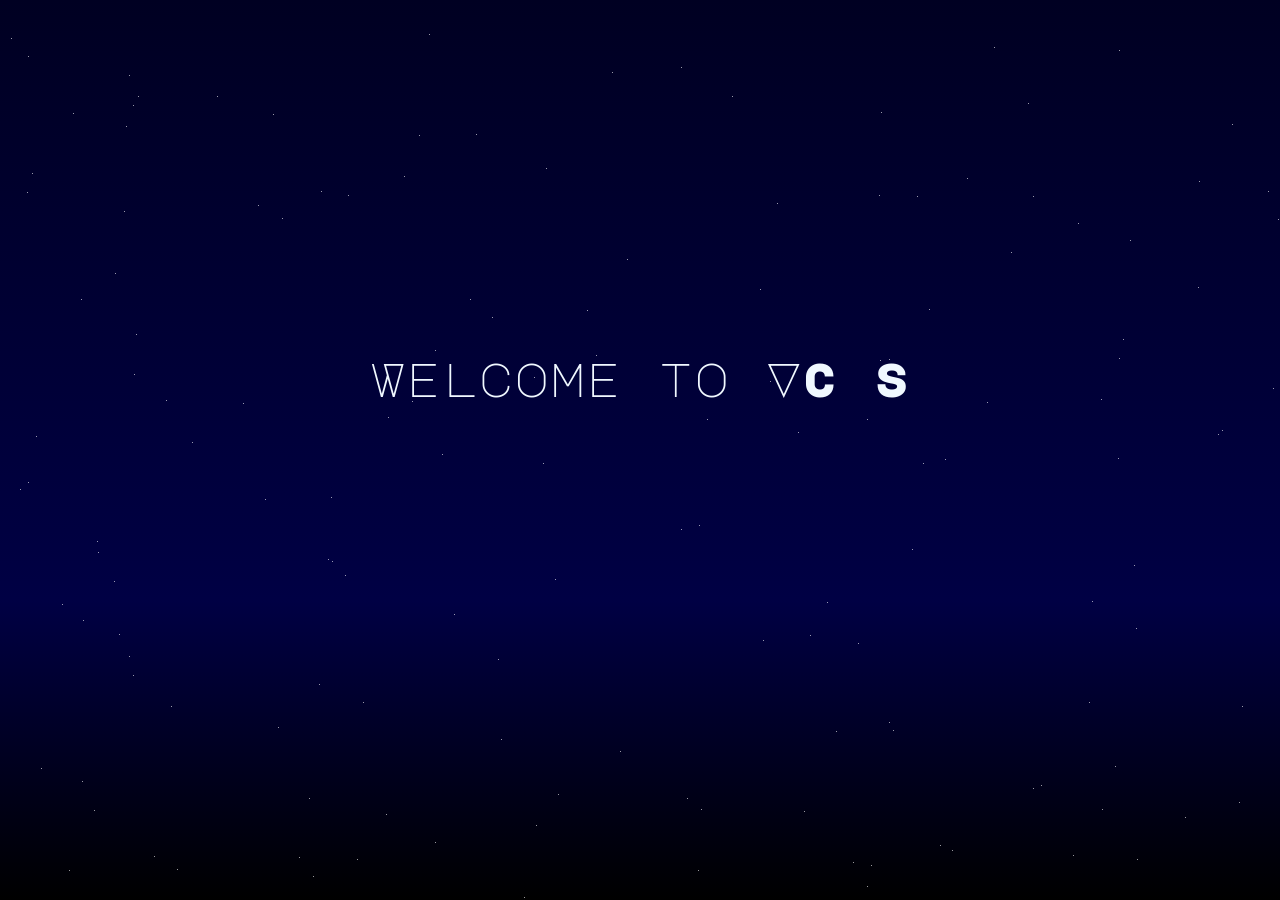
==== commit 0a1524d9: "Primera interfaz" ====
--- a/index.html
+++ b/index.html
@@ -32,6 +32,125 @@
         <!-- Capa de transición para efectos de click -->
         <div class="div_transition"></div>
     </section>
+
+    <!-- Hoja de Personaje -->
+    <section id="character_sheet" class="character_sheet_class" style="display: none;">
+        <div class="character_container">
+            <!-- Encabezado de la hoja -->
+            <header class="character_header">
+                <h2 class="character_title">Hoja de Personaje</h2>
+                <button id="back_button" class="back_button">← Volver</button>
+            </header>
+
+            <!-- Contenido principal de la hoja -->
+            <div class="character_content">
+                <!-- Columna izquierda -->
+                <div class="character_column left_column">
+                    <!-- Apodo -->
+                    <div class="character_field">
+                        <label for="apodo">Apodo:</label>
+                        <input type="text" id="apodo" placeholder="Nombre o título del personaje">
+                    </div>
+
+                    <!-- Trasfondo -->
+                    <div class="character_field">
+                        <label for="trasfondo">Trasfondo:</label>
+                        <textarea id="trasfondo" placeholder="Historia del personaje" rows="4"></textarea>
+                    </div>
+
+                    <!-- Aspecto Exclusivo -->
+                    <div class="character_field">
+                        <label for="aspecto_exclusivo">Aspecto Exclusivo:</label>
+                        <input type="text" id="aspecto_exclusivo" placeholder="Frase que describe al personaje">
+                    </div>
+
+                    <!-- Rasgos -->
+                    <div class="character_field">
+                        <label for="rasgos">Rasgos:</label>
+                        <textarea id="rasgos" placeholder="Ventajas o desventajas del trasfondo" rows="3"></textarea>
+                    </div>
+
+                    <!-- Nivel -->
+                    <div class="character_field">
+                        <label for="nivel">Nivel:</label>
+                        <input type="number" id="nivel" min="1" max="100" value="1">
+                    </div>
+
+                    <!-- Validez -->
+                    <div class="character_field">
+                        <label for="validez">Validez:</label>
+                        <input type="number" id="validez" min="0" value="5">
+                    </div>
+                </div>
+
+                <!-- Columna derecha -->
+                <div class="character_column right_column">
+                    <!-- Estigma o Vestigio -->
+                    <div class="character_field">
+                        <label for="estigma_vestigio">Estigma o Vestigio:</label>
+                        <select id="estigma_vestigio">
+                            <option value="">Seleccionar poder principal</option>
+                        </select>
+                        <button id="add_estigma_vestigio" class="add_button">+ Agregar</button>
+                    </div>
+
+                    <!-- Rastros -->
+                    <div class="character_field">
+                        <label for="rastros">Rastros:</label>
+                        <div id="rastros_list" class="abilities_list">
+                            <!-- Las habilidades pasivas se agregarán aquí dinámicamente -->
+                        </div>
+                        <button id="add_rastro" class="add_button">+ Agregar Rastro</button>
+                    </div>
+
+                    <!-- Habilidades -->
+                    <div class="character_field">
+                        <label for="habilidades">Habilidades:</label>
+                        <div id="habilidades_list" class="abilities_list">
+                            <!-- Las habilidades se agregarán aquí dinámicamente -->
+                        </div>
+                        <button id="add_habilidad" class="add_button">+ Agregar Habilidad</button>
+                    </div>
+
+                    <!-- Constelación -->
+                    <div class="character_field">
+                        <label for="constelacion">Constelación:</label>
+                        <input type="text" id="constelacion" placeholder="Patrocinador (opcional)">
+                    </div>
+
+                    <!-- Crónicas -->
+                    <div class="character_field">
+                        <label for="cronicas">Crónicas:</label>
+                        <div id="cronicas_list" class="abilities_list">
+                            <!-- Los títulos de aventuras se agregarán aquí dinámicamente -->
+                        </div>
+                        <button id="add_cronica" class="add_button">+ Agregar Crónica</button>
+                    </div>
+                </div>
+            </div>
+
+            <!-- Sección de conexiones y vínculos -->
+            <div class="character_connections">
+                <!-- Vínculos -->
+                <div class="character_field">
+                    <label for="vinculos">Vínculos:</label>
+                    <div id="vinculos_list" class="abilities_list">
+                        <!-- Los vínculos se agregarán aquí dinámicamente -->
+                    </div>
+                    <button id="add_vinculo" class="add_button">+ Agregar Vínculo</button>
+                </div>
+
+                <!-- Conexiones -->
+                <div class="character_field">
+                    <label for="conexiones">Conexiones:</label>
+                    <div id="conexiones_list" class="abilities_list">
+                        <!-- Las conexiones se agregarán aquí dinámicamente -->
+                    </div>
+                    <button id="add_conexion" class="add_button">+ Agregar Conexión</button>
+                </div>
+            </div>
+        </div>
+    </section>
     
     <!-- Script principal de la aplicación -->
     <script src="code.js"></script>
--- a/style.css
+++ b/style.css
@@ -114,3 +114,382 @@
         opacity: 0;
     }
 }
+
+/* ===== HOJA DE PERSONAJE ===== */
+.character_sheet_class {
+    min-height: 100vh;
+    background: linear-gradient(135deg, #1a1a2e, #16213e, #0f3460);
+    padding: 20px;
+    font-family: 'Major Mono Display', monospace;
+    color: aliceblue;
+    overflow-y: auto;
+}
+
+.character_container {
+    max-width: 1200px;
+    margin: 0 auto;
+    background: rgba(0, 0, 0, 0.3);
+    border-radius: 15px;
+    padding: 30px;
+    backdrop-filter: blur(10px);
+    border: 1px solid rgba(255, 255, 255, 0.1);
+}
+
+.character_header {
+    display: flex;
+    justify-content: space-between;
+    align-items: center;
+    margin-bottom: 30px;
+    padding-bottom: 20px;
+    border-bottom: 2px solid rgba(255, 255, 255, 0.2);
+}
+
+.character_title {
+    font-size: 2.5rem;
+    color: aliceblue;
+    margin: 0;
+    text-shadow: 0 0 10px rgba(255, 255, 255, 0.5);
+}
+
+.back_button {
+    background: linear-gradient(45deg, #0078D4, #106ebe);
+    color: white;
+    border: none;
+    padding: 12px 24px;
+    border-radius: 8px;
+    font-family: 'Major Mono Display', monospace;
+    font-size: 1rem;
+    cursor: pointer;
+    transition: all 0.3s ease;
+    box-shadow: 0 4px 15px rgba(0, 120, 212, 0.3);
+}
+
+.back_button:hover {
+    transform: translateY(-2px);
+    box-shadow: 0 6px 20px rgba(0, 120, 212, 0.5);
+}
+
+.character_content {
+    display: grid;
+    grid-template-columns: 1fr 1fr;
+    gap: 30px;
+    margin-bottom: 30px;
+}
+
+.character_column {
+    display: flex;
+    flex-direction: column;
+    gap: 20px;
+}
+
+.character_field {
+    display: flex;
+    flex-direction: column;
+    gap: 8px;
+}
+
+.character_field label {
+    font-size: 1.1rem;
+    font-weight: bold;
+    color: #0078D4;
+    text-shadow: 0 0 5px rgba(0, 120, 212, 0.5);
+}
+
+.character_field input,
+.character_field textarea,
+.character_field select {
+    background: rgba(255, 255, 255, 0.1);
+    border: 1px solid rgba(255, 255, 255, 0.2);
+    border-radius: 8px;
+    padding: 12px;
+    color: aliceblue;
+    font-family: 'Major Mono Display', monospace;
+    font-size: 0.9rem;
+    transition: all 0.3s ease;
+}
+
+.character_field input:focus,
+.character_field textarea:focus,
+.character_field select:focus {
+    outline: none;
+    border-color: #0078D4;
+    box-shadow: 0 0 10px rgba(0, 120, 212, 0.3);
+    background: rgba(255, 255, 255, 0.15);
+}
+
+.character_field input::placeholder,
+.character_field textarea::placeholder {
+    color: rgba(240, 248, 255, 0.6);
+}
+
+.character_field textarea {
+    resize: vertical;
+    min-height: 80px;
+}
+
+.character_connections {
+    display: grid;
+    grid-template-columns: 1fr 1fr;
+    gap: 30px;
+    margin-top: 20px;
+    padding-top: 20px;
+    border-top: 2px solid rgba(255, 255, 255, 0.2);
+}
+
+.abilities_list {
+    display: flex;
+    flex-direction: column;
+    gap: 10px;
+    margin-top: 10px;
+}
+
+.ability_item {
+    background: rgba(255, 255, 255, 0.1);
+    border: 1px solid rgba(255, 255, 255, 0.2);
+    border-radius: 8px;
+    padding: 15px;
+    display: flex;
+    justify-content: space-between;
+    align-items: center;
+    transition: all 0.3s ease;
+}
+
+.ability_item:hover {
+    background: rgba(255, 255, 255, 0.15);
+    border-color: #0078D4;
+}
+
+.ability_info {
+    flex: 1;
+}
+
+.ability_name {
+    font-weight: bold;
+    color: #0078D4;
+    margin-bottom: 5px;
+}
+
+.ability_description {
+    font-size: 0.9rem;
+    color: rgba(240, 248, 255, 0.8);
+    margin-bottom: 5px;
+}
+
+.ability_stats {
+    font-size: 0.8rem;
+    color: rgba(240, 248, 255, 0.6);
+}
+
+.ability_actions {
+    display: flex;
+    gap: 8px;
+}
+
+.edit_button,
+.delete_button {
+    background: none;
+    border: 1px solid rgba(255, 255, 255, 0.3);
+    color: aliceblue;
+    padding: 6px 12px;
+    border-radius: 4px;
+    cursor: pointer;
+    font-family: 'Major Mono Display', monospace;
+    font-size: 0.8rem;
+    transition: all 0.3s ease;
+}
+
+.edit_button:hover {
+    background: rgba(0, 120, 212, 0.3);
+    border-color: #0078D4;
+}
+
+.delete_button:hover {
+    background: rgba(220, 53, 69, 0.3);
+    border-color: #dc3545;
+}
+
+.add_button {
+    background: linear-gradient(45deg, #28a745, #20c997);
+    color: white;
+    border: none;
+    padding: 10px 20px;
+    border-radius: 6px;
+    font-family: 'Major Mono Display', monospace;
+    font-size: 0.9rem;
+    cursor: pointer;
+    transition: all 0.3s ease;
+    margin-top: 10px;
+    box-shadow: 0 2px 10px rgba(40, 167, 69, 0.3);
+}
+
+.add_button:hover {
+    transform: translateY(-1px);
+    box-shadow: 0 4px 15px rgba(40, 167, 69, 0.5);
+}
+
+/* Modal para agregar/editar habilidades */
+.modal {
+    display: none;
+    position: fixed;
+    z-index: 1000;
+    left: 0;
+    top: 0;
+    width: 100%;
+    height: 100%;
+    background-color: rgba(0, 0, 0, 0.8);
+    backdrop-filter: blur(5px);
+}
+
+.modal_content {
+    background: linear-gradient(135deg, #1a1a2e, #16213e);
+    margin: 5% auto;
+    padding: 30px;
+    border-radius: 15px;
+    width: 90%;
+    max-width: 600px;
+    border: 1px solid rgba(255, 255, 255, 0.2);
+    box-shadow: 0 10px 30px rgba(0, 0, 0, 0.5);
+}
+
+.modal_header {
+    display: flex;
+    justify-content: space-between;
+    align-items: center;
+    margin-bottom: 20px;
+    padding-bottom: 15px;
+    border-bottom: 1px solid rgba(255, 255, 255, 0.2);
+}
+
+.modal_title {
+    font-size: 1.5rem;
+    color: aliceblue;
+    margin: 0;
+}
+
+.close_modal {
+    background: none;
+    border: none;
+    color: aliceblue;
+    font-size: 1.5rem;
+    cursor: pointer;
+    padding: 5px;
+    border-radius: 4px;
+    transition: all 0.3s ease;
+}
+
+.close_modal:hover {
+    background: rgba(220, 53, 69, 0.3);
+}
+
+.modal_form {
+    display: flex;
+    flex-direction: column;
+    gap: 15px;
+}
+
+.form_row {
+    display: grid;
+    grid-template-columns: 1fr 1fr;
+    gap: 15px;
+}
+
+.form_group {
+    display: flex;
+    flex-direction: column;
+    gap: 5px;
+}
+
+.form_group label {
+    font-size: 0.9rem;
+    color: #0078D4;
+    font-weight: bold;
+}
+
+.form_group input,
+.form_group select,
+.form_group textarea {
+    background: rgba(255, 255, 255, 0.1);
+    border: 1px solid rgba(255, 255, 255, 0.2);
+    border-radius: 6px;
+    padding: 10px;
+    color: aliceblue;
+    font-family: 'Major Mono Display', monospace;
+    font-size: 0.9rem;
+}
+
+.form_group input:focus,
+.form_group select:focus,
+.form_group textarea:focus {
+    outline: none;
+    border-color: #0078D4;
+    box-shadow: 0 0 8px rgba(0, 120, 212, 0.3);
+}
+
+.modal_actions {
+    display: flex;
+    justify-content: flex-end;
+    gap: 10px;
+    margin-top: 20px;
+    padding-top: 20px;
+    border-top: 1px solid rgba(255, 255, 255, 0.2);
+}
+
+.save_button,
+.cancel_button {
+    padding: 10px 20px;
+    border: none;
+    border-radius: 6px;
+    font-family: 'Major Mono Display', monospace;
+    font-size: 0.9rem;
+    cursor: pointer;
+    transition: all 0.3s ease;
+}
+
+.save_button {
+    background: linear-gradient(45deg, #28a745, #20c997);
+    color: white;
+    box-shadow: 0 2px 10px rgba(40, 167, 69, 0.3);
+}
+
+.save_button:hover {
+    transform: translateY(-1px);
+    box-shadow: 0 4px 15px rgba(40, 167, 69, 0.5);
+}
+
+.cancel_button {
+    background: rgba(255, 255, 255, 0.1);
+    color: aliceblue;
+    border: 1px solid rgba(255, 255, 255, 0.2);
+}
+
+.cancel_button:hover {
+    background: rgba(255, 255, 255, 0.2);
+}
+
+/* Responsive design */
+@media (max-width: 768px) {
+    .character_content,
+    .character_connections {
+        grid-template-columns: 1fr;
+    }
+    
+    .character_header {
+        flex-direction: column;
+        gap: 15px;
+        text-align: center;
+    }
+    
+    .character_title {
+        font-size: 2rem;
+    }
+    
+    .modal_content {
+        margin: 10% auto;
+        width: 95%;
+        padding: 20px;
+    }
+    
+    .form_row {
+        grid-template-columns: 1fr;
+    }
+}
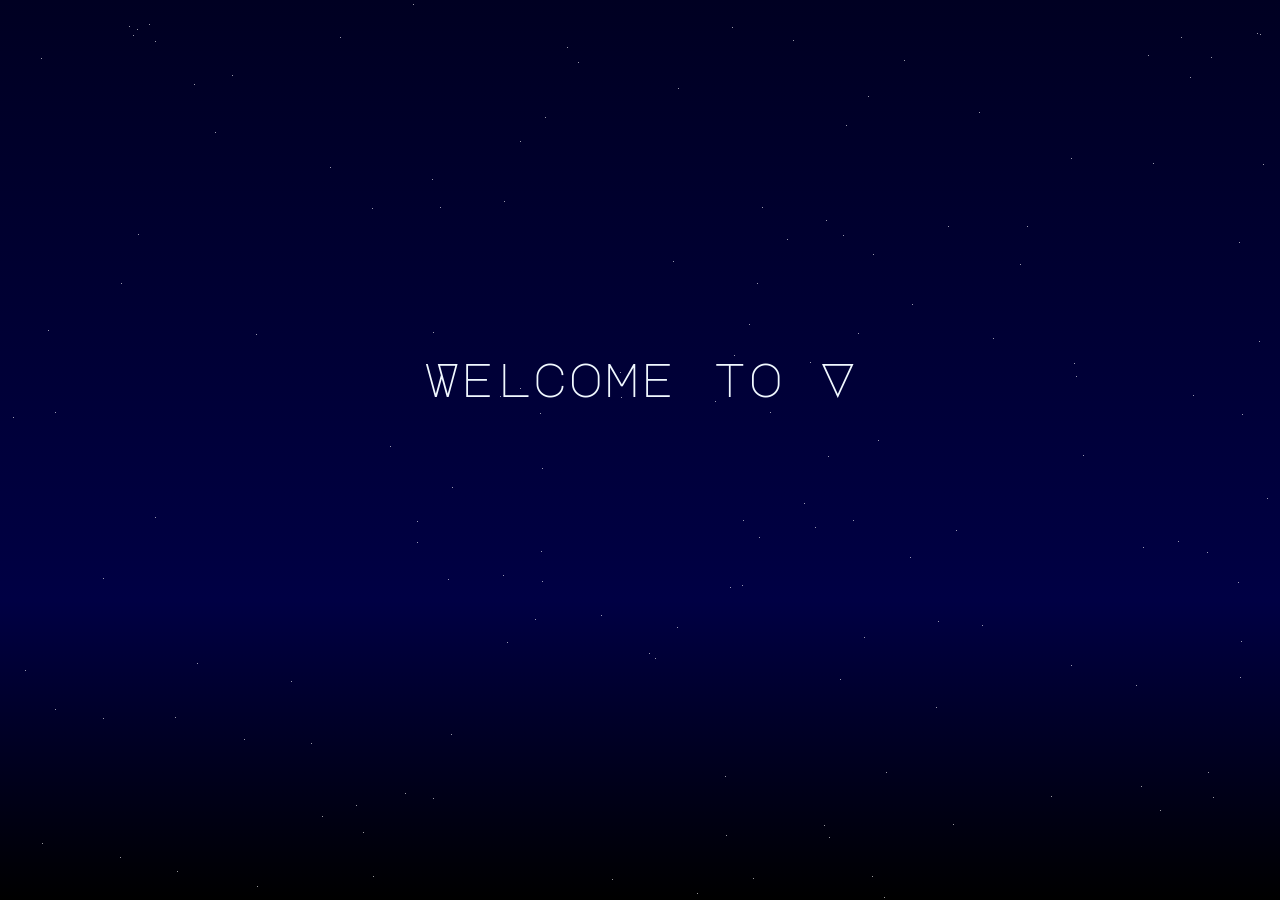
==== commit 6e1285bf: "Beta" ====
--- a/index.html
+++ b/index.html
@@ -52,6 +52,150 @@
                         <input type="text" id="apodo" placeholder="Nombre o título del personaje">
                     </div>
 
+                    <!-- Atributos Principales -->
+                    <div class="attributes_section">
+                        <h3 class="section_title">Atributos Principales</h3>
+                        <div class="attributes_grid">
+                            <div class="attribute_field">
+                                <label for="fuerza">Fuerza:</label>
+                                <input type="number" id="fuerza" min="1" max="100" value="1">
+                            </div>
+                            <div class="attribute_field">
+                                <label for="destreza">Destreza:</label>
+                                <input type="number" id="destreza" min="1" max="100" value="1">
+                            </div>
+                            <div class="attribute_field">
+                                <label for="vitalidad">Vitalidad:</label>
+                                <input type="number" id="vitalidad" min="1" max="100" value="1">
+                            </div>
+                            <div class="attribute_field">
+                                <label for="eco">Eco:</label>
+                                <input type="number" id="eco" min="1" max="100" value="1">
+                            </div>
+                        </div>
+                    </div>
+
+                    <!-- Atributos Específicos -->
+                    <div class="attributes_section">
+                        <h3 class="section_title">Atributos Específicos</h3>
+                        <div class="attributes_grid">
+                            <div class="attribute_field calculated">
+                                <label for="impacto">Impacto:</label>
+                                <input type="number" id="impacto" readonly>
+                                <span class="calculation">Fuerza + Destreza</span>
+                            </div>
+                            <div class="attribute_field calculated">
+                                <label for="control_masas">Control de Masas:</label>
+                                <input type="number" id="control_masas" readonly>
+                                <span class="calculation">Fuerza + Vitalidad</span>
+                            </div>
+                        </div>
+                    </div>
+
+                    <!-- Capacidades de Daño -->
+                    <div class="attributes_section">
+                        <h3 class="section_title">Capacidades de Daño</h3>
+                        <div class="attributes_grid">
+                            <div class="attribute_field calculated">
+                                <label for="ataque">Ataque (Físico):</label>
+                                <input type="number" id="ataque" readonly>
+                                <span class="calculation">Fuerza</span>
+                            </div>
+                            <div class="attribute_field calculated">
+                                <label for="poder">Poder (Mágico):</label>
+                                <input type="number" id="poder" readonly>
+                                <span class="calculation">Eco</span>
+                            </div>
+                            <div class="attribute_field calculated">
+                                <label for="imbuir">Imbuir (Mixto):</label>
+                                <input type="number" id="imbuir" readonly>
+                                <span class="calculation">Eco + Fuerza</span>
+                            </div>
+                        </div>
+                    </div>
+
+                    <!-- Capacidades Defensivas -->
+                    <div class="attributes_section">
+                        <h3 class="section_title">Capacidades Defensivas</h3>
+                        <div class="attributes_grid">
+                            <div class="attribute_field calculated">
+                                <label for="defensa">Defensa (Físico):</label>
+                                <input type="number" id="defensa" readonly>
+                                <span class="calculation">Vitalidad</span>
+                            </div>
+                            <div class="attribute_field calculated">
+                                <label for="cancelacion">Cancelación (Mágico):</label>
+                                <input type="number" id="cancelacion" readonly>
+                                <span class="calculation">Eco</span>
+                            </div>
+                            <div class="attribute_field calculated">
+                                <label for="aura">Aura (Mixto):</label>
+                                <input type="number" id="aura" readonly>
+                                <span class="calculation">Eco + Vitalidad</span>
+                            </div>
+                        </div>
+                    </div>
+
+                    <!-- Atributos Especiales -->
+                    <div class="attributes_section">
+                        <h3 class="section_title">Atributos Especiales</h3>
+                        <div class="attributes_grid">
+                            <div class="attribute_field">
+                                <label for="comprension">Comprensión:</label>
+                                <input type="number" id="comprension" min="1" max="100" value="1">
+                            </div>
+                            <div class="attribute_field">
+                                <label for="clarividencia">Clarividencia:</label>
+                                <input type="number" id="clarividencia" min="1" max="100" value="1">
+                            </div>
+                        </div>
+                    </div>
+
+                    <!-- Recursos Vitales -->
+                    <div class="attributes_section">
+                        <h3 class="section_title">Recursos Vitales</h3>
+                        <div class="attributes_grid">
+                            <div class="attribute_field calculated">
+                                <label for="vida_base">Vida Base:</label>
+                                <input type="number" id="vida_base" readonly>
+                                <span class="calculation">Vitalidad × 2</span>
+                            </div>
+                            <div class="attribute_field calculated">
+                                <label for="energia_base">Energía Base:</label>
+                                <input type="number" id="energia_base" readonly>
+                                <span class="calculation">Vitalidad × 5</span>
+                            </div>
+                            <div class="attribute_field calculated">
+                                <label for="resonancia_base">Resonancia Base:</label>
+                                <input type="number" id="resonancia_base" readonly>
+                                <span class="calculation">Eco × 5</span>
+                            </div>
+                        </div>
+                    </div>
+
+                    <!-- Estado Actual -->
+                    <div class="attributes_section">
+                        <h3 class="section_title">Estado Actual</h3>
+                        <div class="attributes_grid">
+                            <div class="attribute_field">
+                                <label for="vida_actual">Vida Actual:</label>
+                                <input type="number" id="vida_actual" min="0">
+                            </div>
+                            <div class="attribute_field">
+                                <label for="energia_actual">Energía Actual:</label>
+                                <input type="number" id="energia_actual" min="0">
+                            </div>
+                            <div class="attribute_field">
+                                <label for="resonancia_actual">Resonancia Actual:</label>
+                                <input type="number" id="resonancia_actual" min="0">
+                            </div>
+                            <div class="attribute_field">
+                                <label for="maratones">Maratones:</label>
+                                <input type="number" id="maratones" min="0" value="0">
+                            </div>
+                        </div>
+                    </div>
+
                     <!-- Trasfondo -->
                     <div class="character_field">
                         <label for="trasfondo">Trasfondo:</label>
@@ -116,6 +260,36 @@
                     <div class="character_field">
                         <label for="constelacion">Constelación:</label>
                         <input type="text" id="constelacion" placeholder="Patrocinador (opcional)">
+                    </div>
+
+                    <!-- Heridas -->
+                    <div class="character_field">
+                        <label for="heridas">Heridas:</label>
+                        <textarea id="heridas" placeholder="Describe las heridas del personaje" rows="3"></textarea>
+                    </div>
+
+                    <!-- Daño -->
+                    <div class="character_field">
+                        <label for="dano_recibido">Daño Recibido:</label>
+                        <div class="damage_heal_section">
+                            <input type="number" id="dano_input" placeholder="Cantidad de daño" min="0">
+                            <button id="aplicar_dano" class="damage_button">Aplicar Daño</button>
+                            <div class="damage_log" id="dano_log">
+                                <!-- El historial de daño se mostrará aquí -->
+                            </div>
+                        </div>
+                    </div>
+
+                    <!-- Curaciones -->
+                    <div class="character_field">
+                        <label for="curacion_recibida">Curaciones:</label>
+                        <div class="damage_heal_section">
+                            <input type="number" id="curacion_input" placeholder="Cantidad de curación" min="0">
+                            <button id="aplicar_curacion" class="heal_button">Aplicar Curación</button>
+                            <div class="heal_log" id="curacion_log">
+                                <!-- El historial de curaciones se mostrará aquí -->
+                            </div>
+                        </div>
                     </div>
 
                     <!-- Crónicas -->
--- a/style.css
+++ b/style.css
@@ -225,6 +225,176 @@
 .character_field textarea {
     resize: vertical;
     min-height: 80px;
+}
+
+/* ===== SECCIONES DE ATRIBUTOS ===== */
+.attributes_section {
+    background: rgba(0, 0, 0, 0.2);
+    border-radius: 10px;
+    padding: 15px;
+    margin-bottom: 20px;
+    border: 1px solid rgba(255, 255, 255, 0.1);
+}
+
+.section_title {
+    font-size: 1.2rem;
+    color: #0078D4;
+    margin: 0 0 15px 0;
+    text-align: center;
+    text-shadow: 0 0 5px rgba(0, 120, 212, 0.5);
+    border-bottom: 1px solid rgba(0, 120, 212, 0.3);
+    padding-bottom: 8px;
+}
+
+.attributes_grid {
+    display: grid;
+    grid-template-columns: 1fr 1fr;
+    gap: 15px;
+}
+
+.attribute_field {
+    display: flex;
+    flex-direction: column;
+    gap: 5px;
+}
+
+.attribute_field label {
+    font-size: 0.9rem;
+    color: #0078D4;
+    font-weight: bold;
+}
+
+.attribute_field input {
+    background: rgba(255, 255, 255, 0.1);
+    border: 1px solid rgba(255, 255, 255, 0.2);
+    border-radius: 6px;
+    padding: 8px;
+    color: aliceblue;
+    font-family: 'Major Mono Display', monospace;
+    font-size: 0.9rem;
+    transition: all 0.3s ease;
+}
+
+.attribute_field input:focus {
+    outline: none;
+    border-color: #0078D4;
+    box-shadow: 0 0 8px rgba(0, 120, 212, 0.3);
+    background: rgba(255, 255, 255, 0.15);
+}
+
+.attribute_field.calculated input {
+    background: rgba(0, 120, 212, 0.1);
+    border-color: rgba(0, 120, 212, 0.3);
+    color: #0078D4;
+    font-weight: bold;
+}
+
+.attribute_field.calculated input:focus {
+    background: rgba(0, 120, 212, 0.15);
+}
+
+.calculation {
+    font-size: 0.7rem;
+    color: rgba(240, 248, 255, 0.6);
+    font-style: italic;
+    text-align: center;
+    margin-top: 2px;
+}
+
+/* ===== SECCIONES DE DAÑO Y CURACIÓN ===== */
+.damage_heal_section {
+    display: flex;
+    flex-direction: column;
+    gap: 10px;
+}
+
+.damage_heal_section input {
+    background: rgba(255, 255, 255, 0.1);
+    border: 1px solid rgba(255, 255, 255, 0.2);
+    border-radius: 6px;
+    padding: 8px;
+    color: aliceblue;
+    font-family: 'Major Mono Display', monospace;
+    font-size: 0.9rem;
+}
+
+.damage_heal_section input:focus {
+    outline: none;
+    border-color: #0078D4;
+    box-shadow: 0 0 8px rgba(0, 120, 212, 0.3);
+    background: rgba(255, 255, 255, 0.15);
+}
+
+.damage_button {
+    background: linear-gradient(45deg, #dc3545, #c82333);
+    color: white;
+    border: none;
+    padding: 8px 16px;
+    border-radius: 6px;
+    font-family: 'Major Mono Display', monospace;
+    font-size: 0.9rem;
+    cursor: pointer;
+    transition: all 0.3s ease;
+    box-shadow: 0 2px 10px rgba(220, 53, 69, 0.3);
+}
+
+.damage_button:hover {
+    transform: translateY(-1px);
+    box-shadow: 0 4px 15px rgba(220, 53, 69, 0.5);
+}
+
+.heal_button {
+    background: linear-gradient(45deg, #28a745, #20c997);
+    color: white;
+    border: none;
+    padding: 8px 16px;
+    border-radius: 6px;
+    font-family: 'Major Mono Display', monospace;
+    font-size: 0.9rem;
+    cursor: pointer;
+    transition: all 0.3s ease;
+    box-shadow: 0 2px 10px rgba(40, 167, 69, 0.3);
+}
+
+.heal_button:hover {
+    transform: translateY(-1px);
+    box-shadow: 0 4px 15px rgba(40, 167, 69, 0.5);
+}
+
+.damage_log,
+.heal_log {
+    background: rgba(0, 0, 0, 0.3);
+    border: 1px solid rgba(255, 255, 255, 0.1);
+    border-radius: 6px;
+    padding: 10px;
+    max-height: 100px;
+    overflow-y: auto;
+    font-size: 0.8rem;
+}
+
+.damage_log {
+    border-left: 3px solid #dc3545;
+}
+
+.heal_log {
+    border-left: 3px solid #28a745;
+}
+
+.log_entry {
+    padding: 2px 0;
+    border-bottom: 1px solid rgba(255, 255, 255, 0.1);
+}
+
+.log_entry:last-child {
+    border-bottom: none;
+}
+
+.damage_entry {
+    color: #ff6b6b;
+}
+
+.heal_entry {
+    color: #51cf66;
 }
 
 .character_connections {
@@ -492,4 +662,17 @@
     .form_row {
         grid-template-columns: 1fr;
     }
-}
+    
+    .attributes_grid {
+        grid-template-columns: 1fr;
+    }
+    
+    .attributes_section {
+        padding: 10px;
+        margin-bottom: 15px;
+    }
+    
+    .section_title {
+        font-size: 1rem;
+    }
+}
